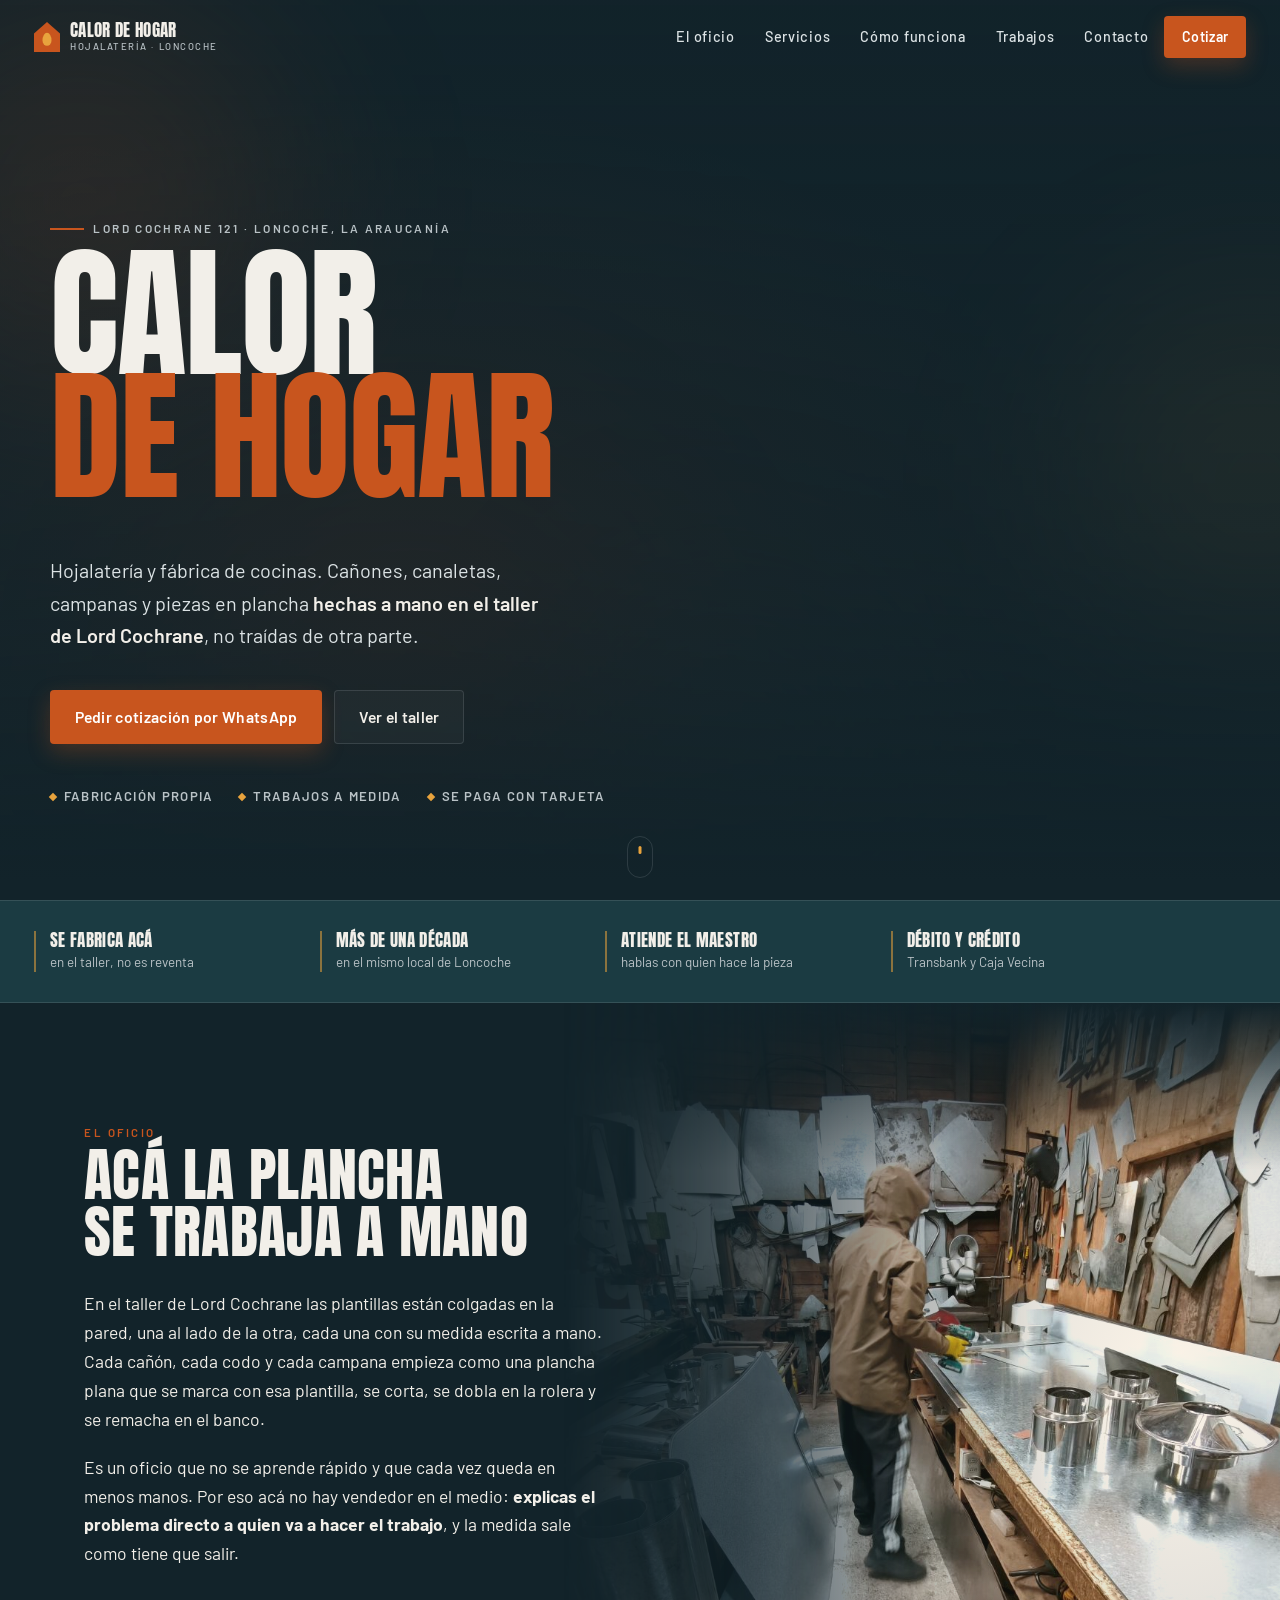
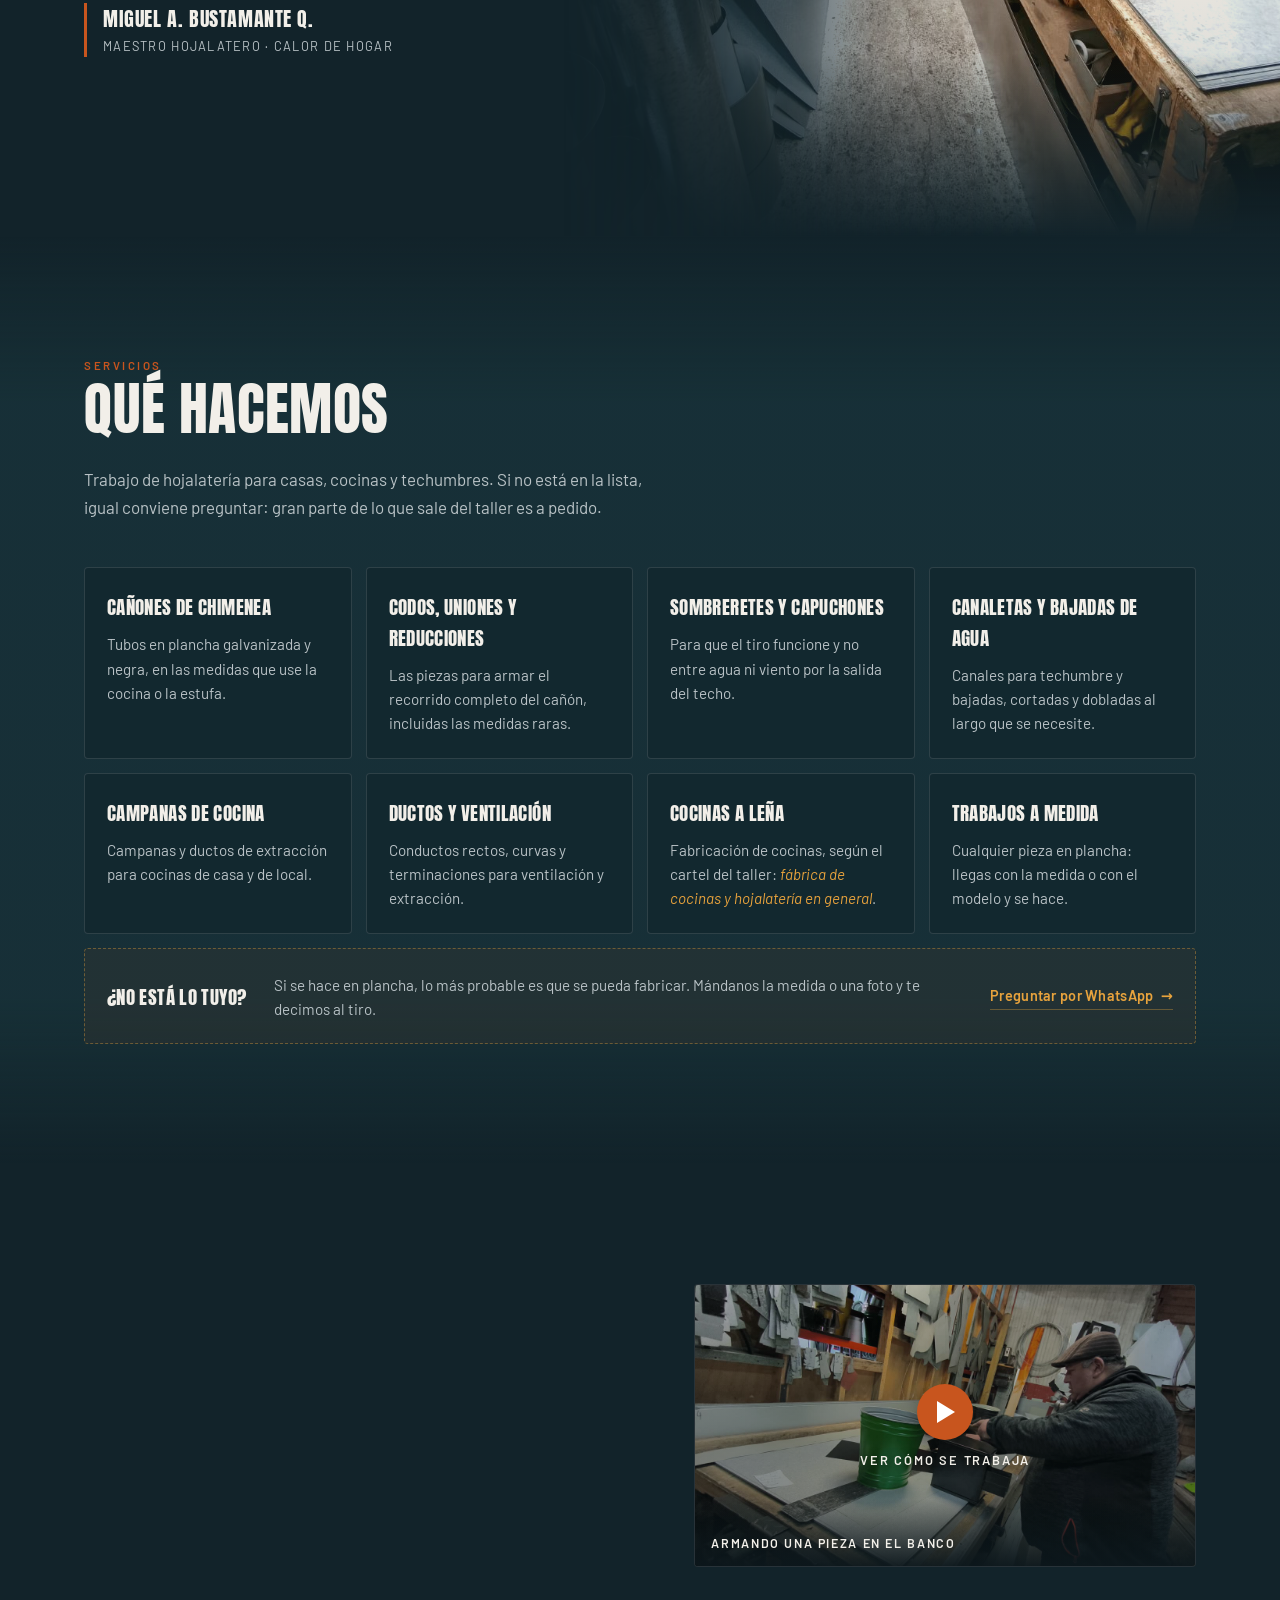
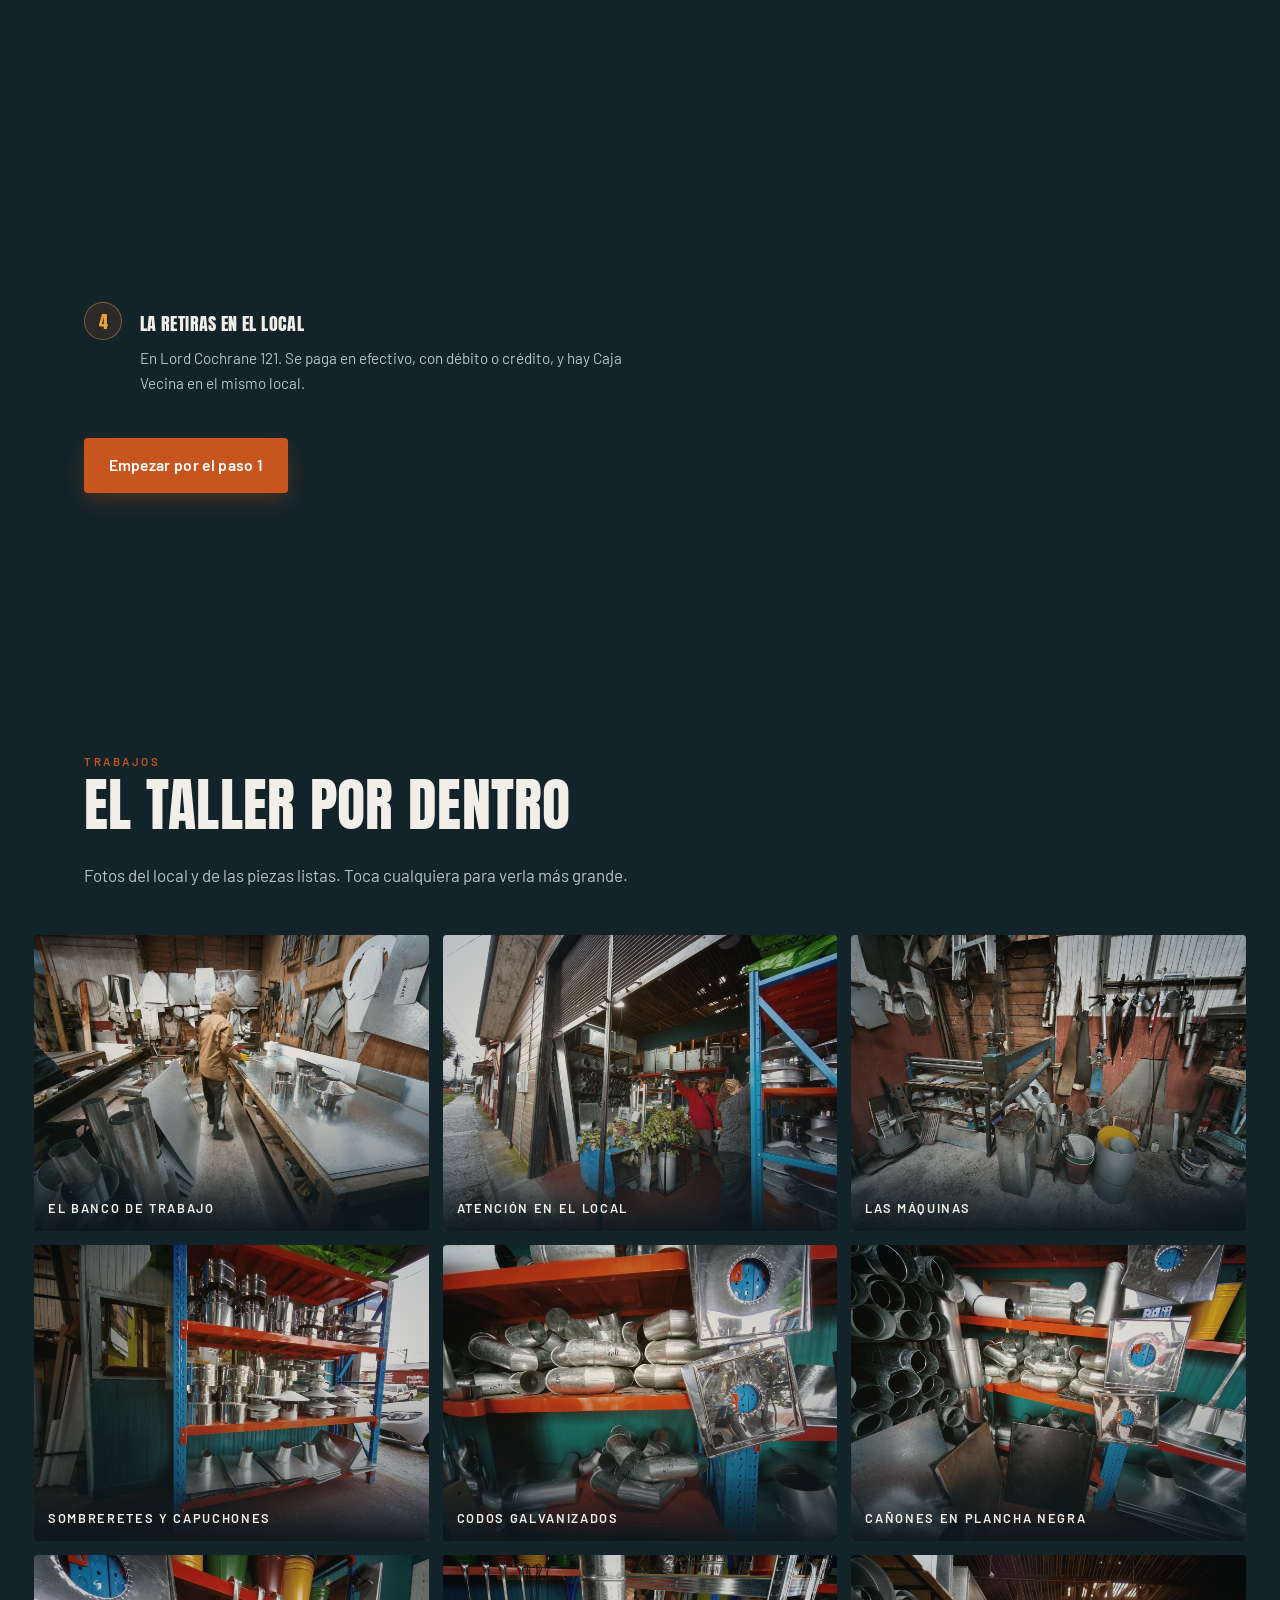
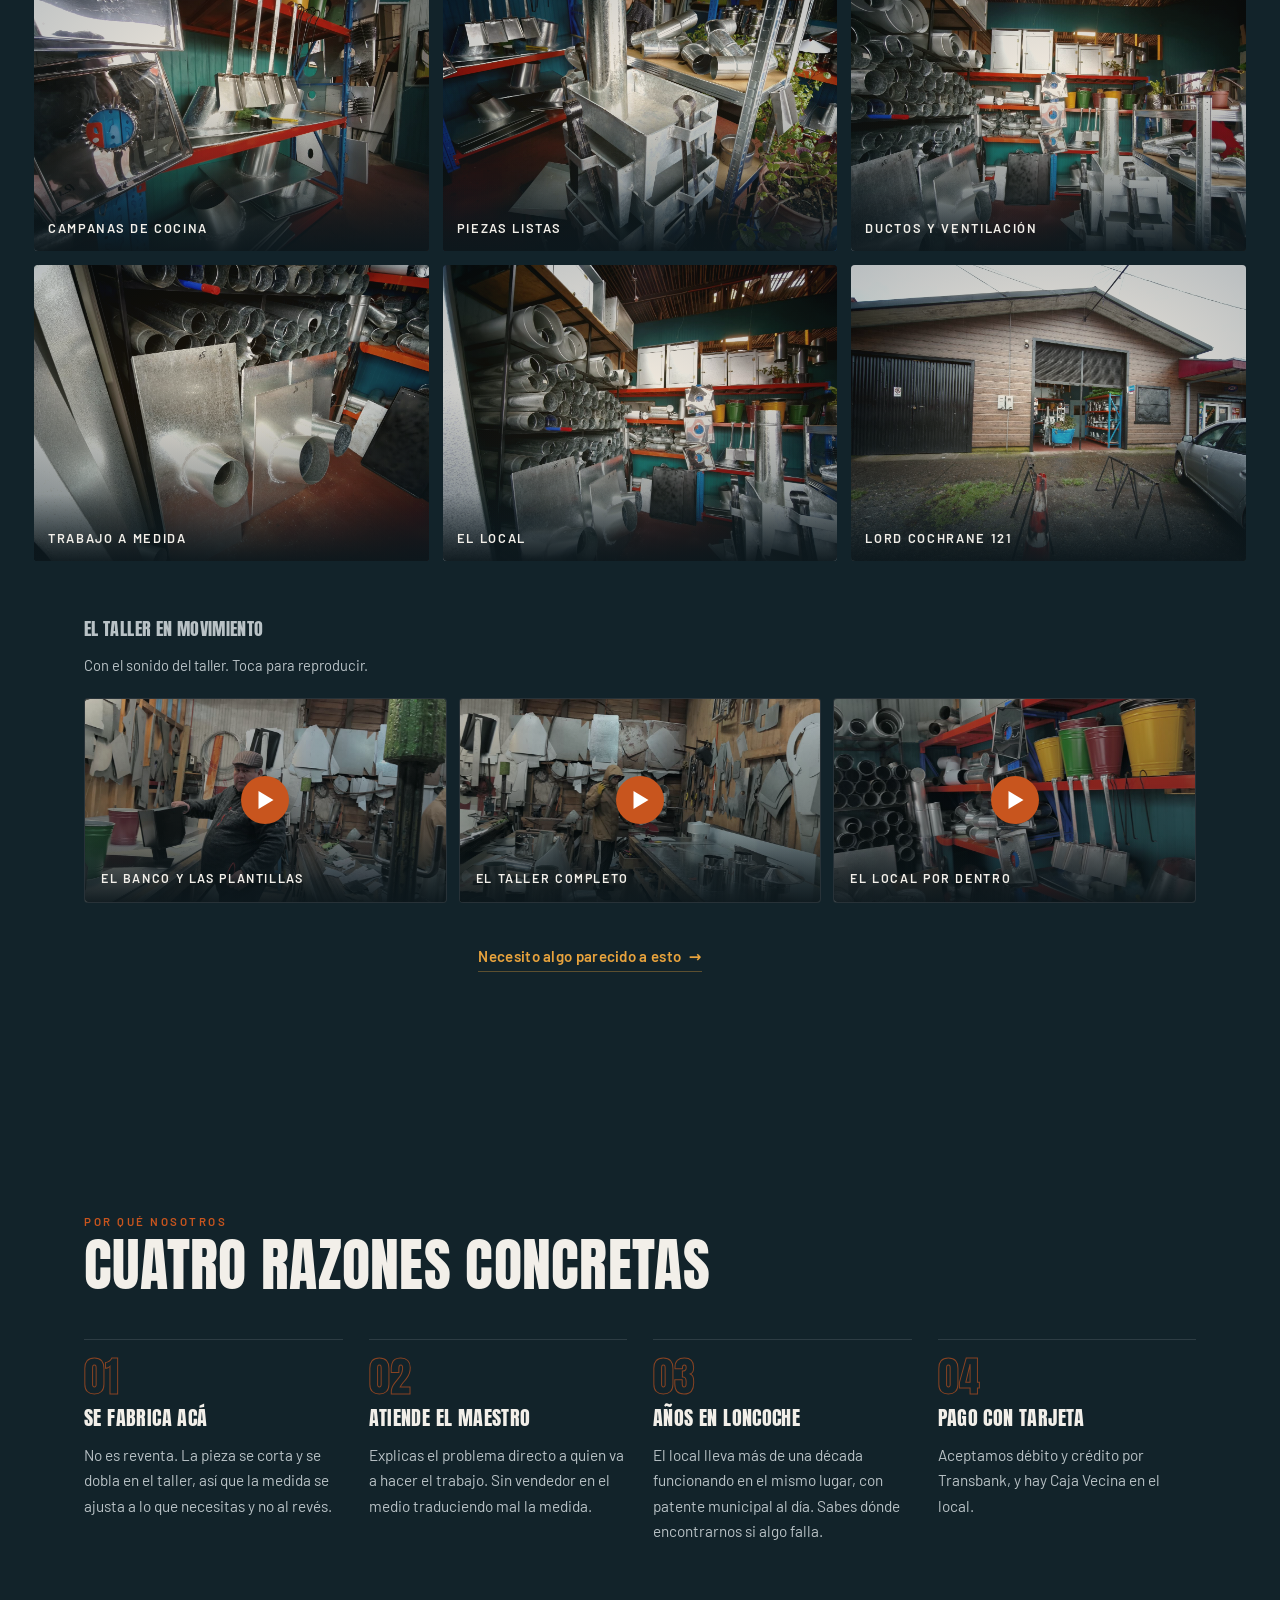
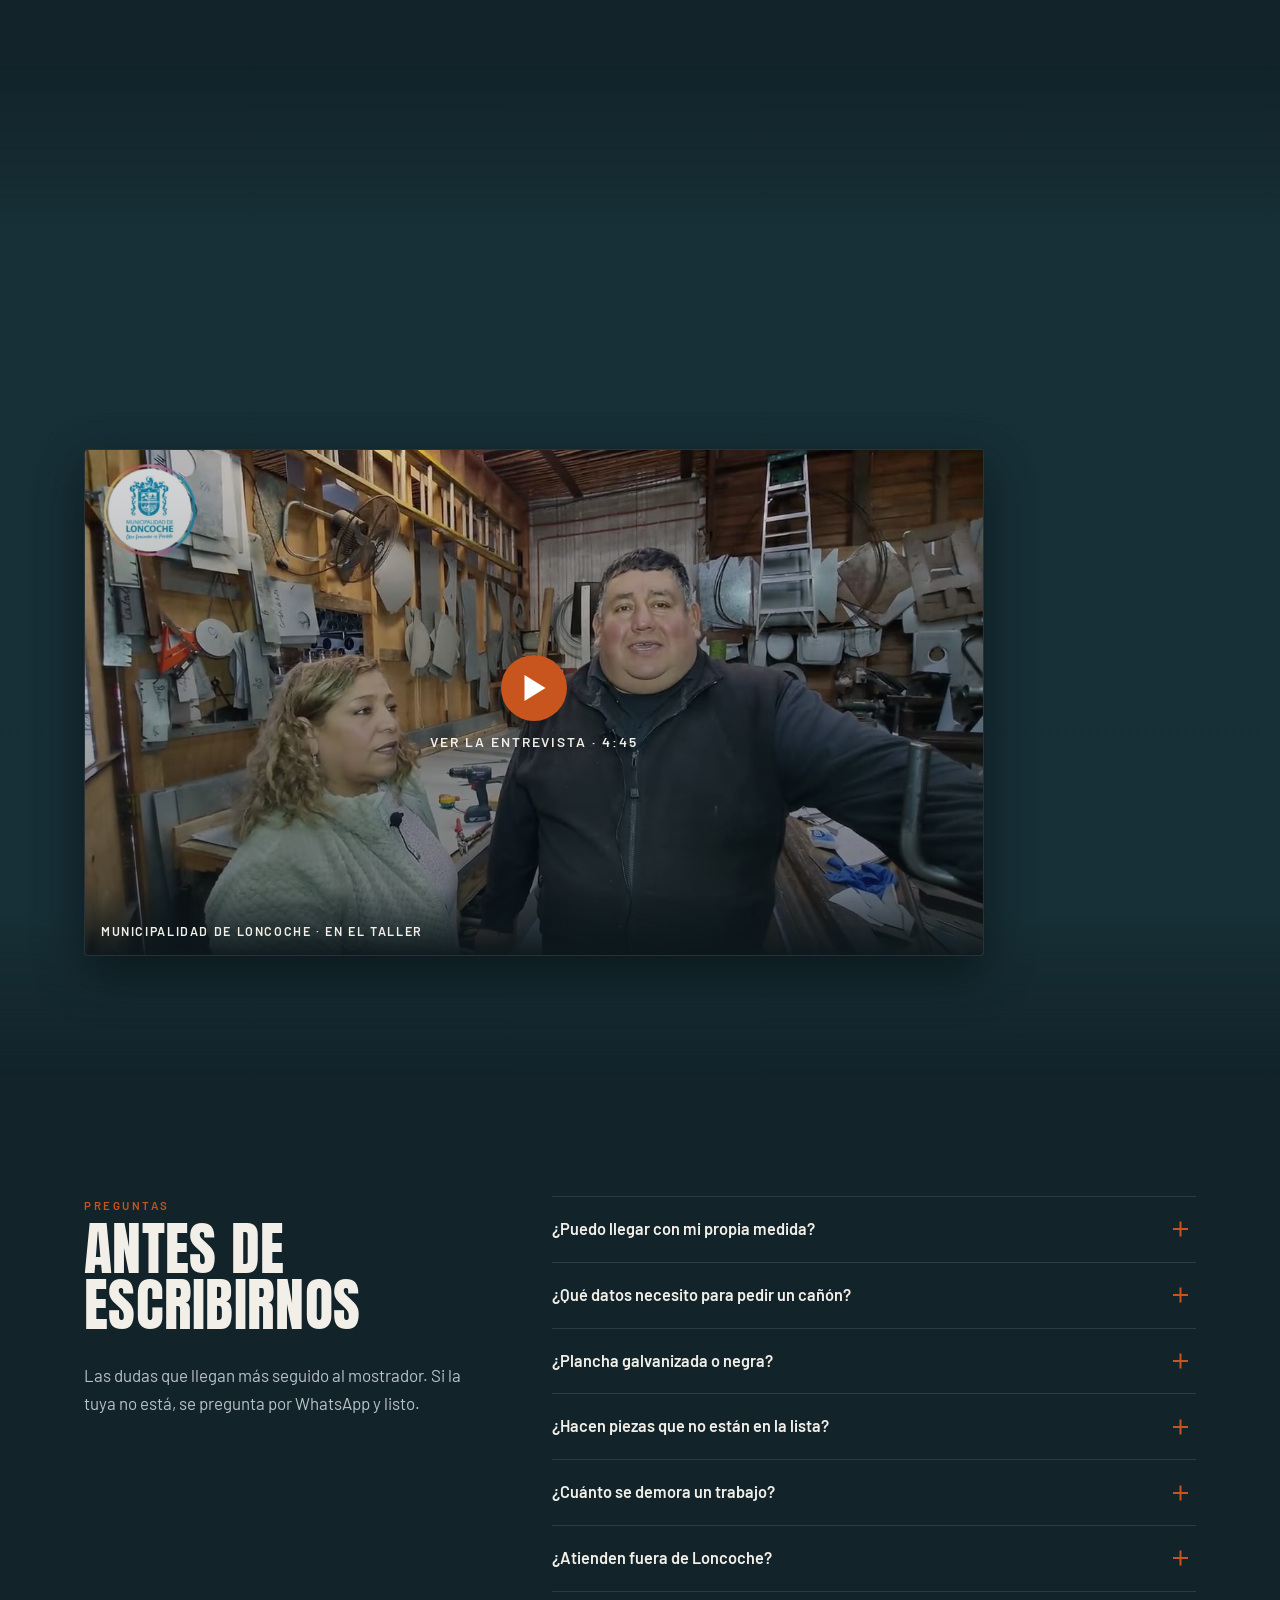
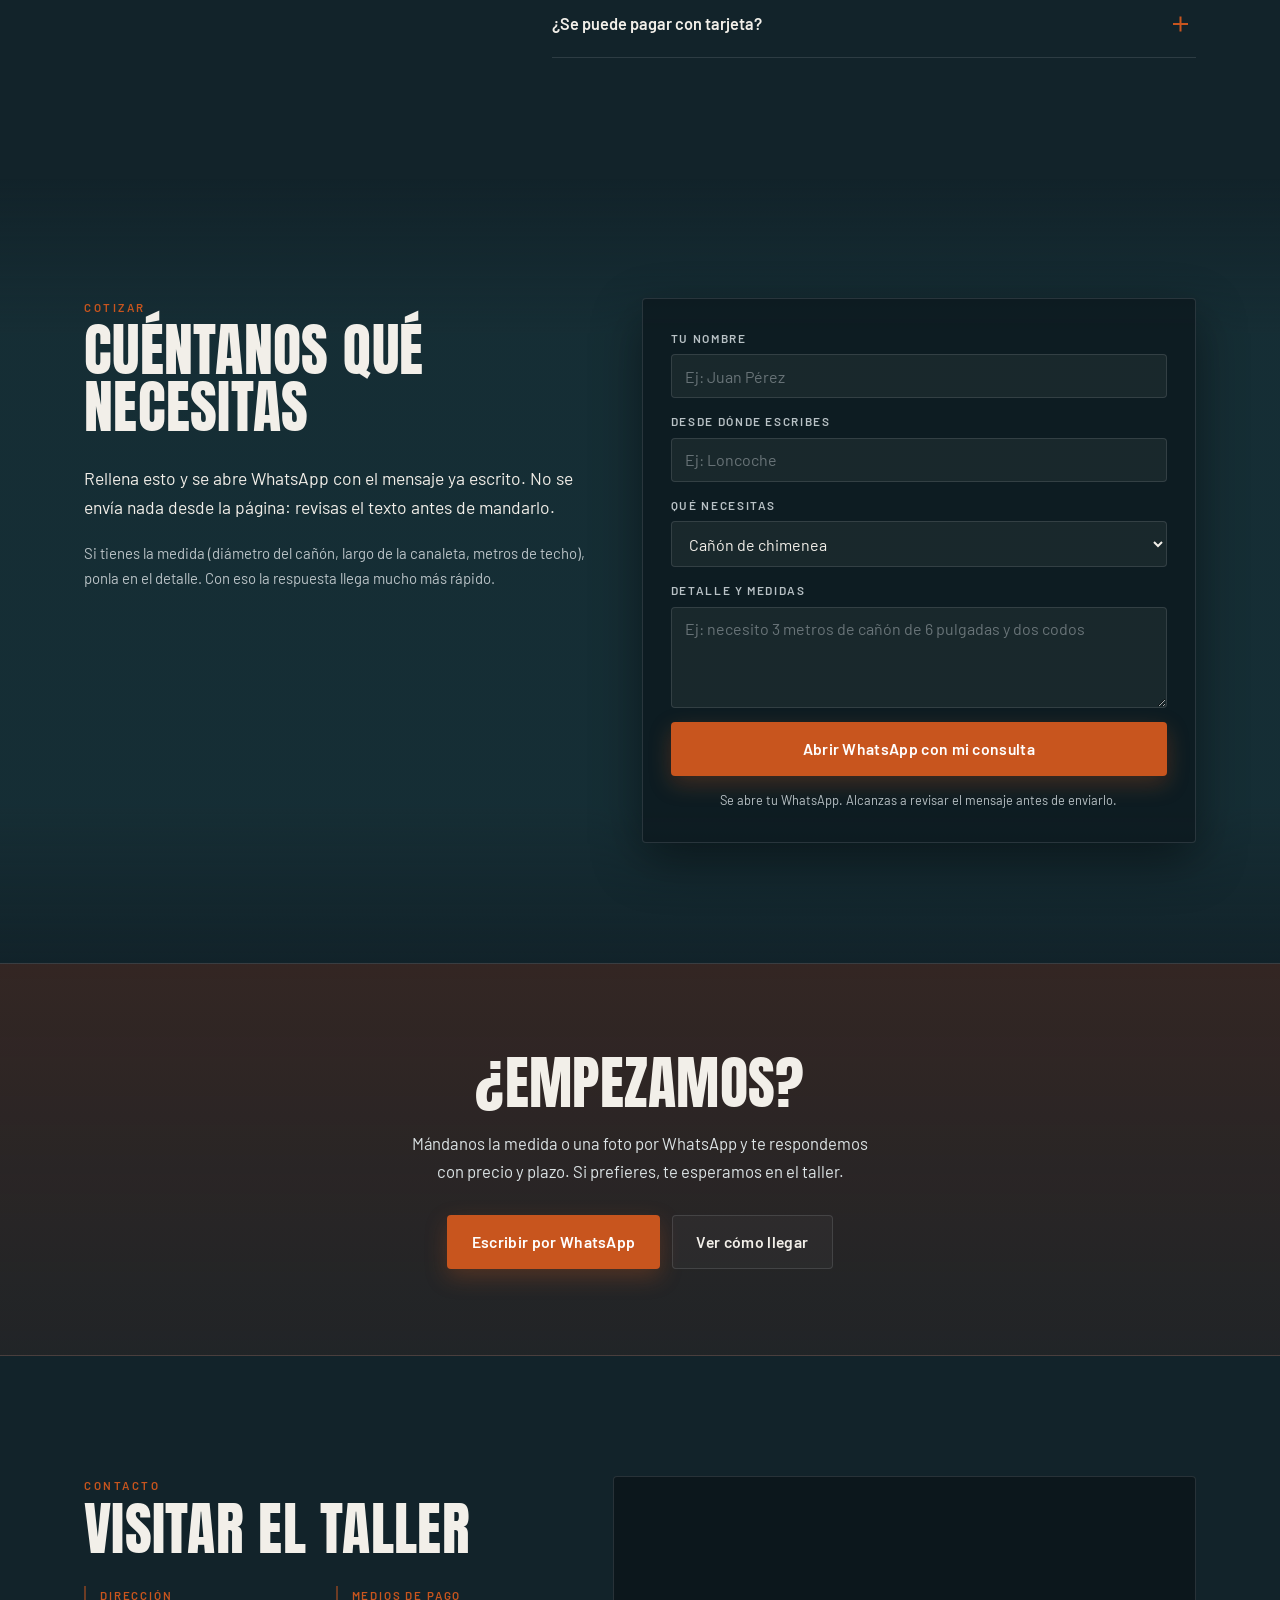
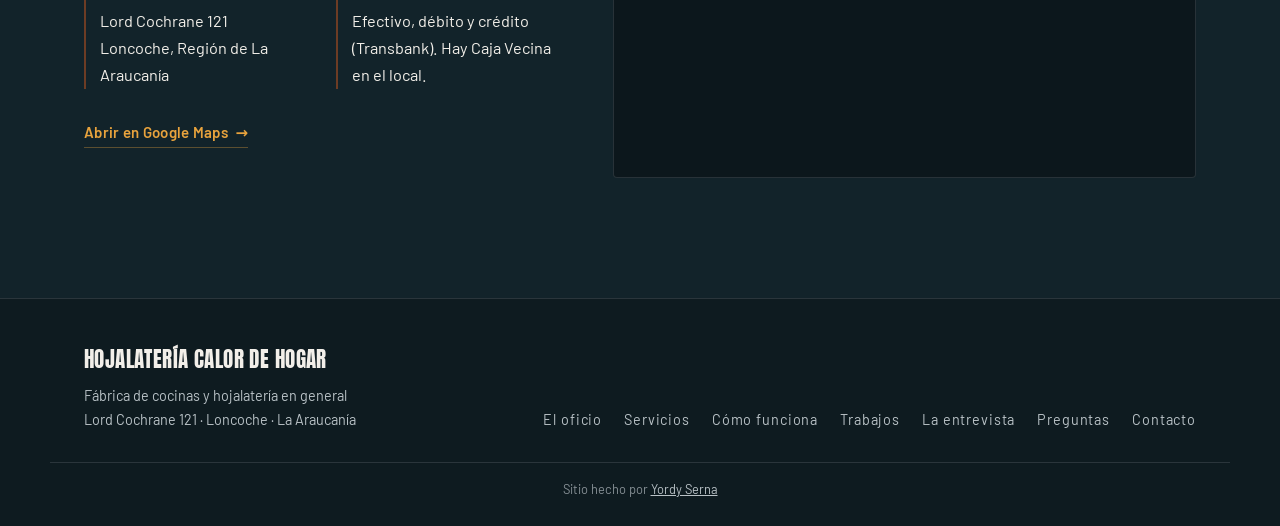
==== index.html @ 82454e82 "Agrega la entrevista de la Municipalidad de Loncoche Cuatro minutos y tres cuartos grabados por la M" ====
<!doctype html>
<html lang="es-CL">
<head>
<meta charset="utf-8">
<meta name="viewport" content="width=device-width, initial-scale=1">
<title>Hojalatería en Loncoche · Cañones, canaletas y cocinas a leña — Calor de Hogar</title>
<meta name="description" content="Hojalatería y fábrica de cocinas en Loncoche. Cañones de chimenea, codos, sombreretes, canaletas, campanas y trabajos en plancha a medida, hechos en el taller. Lord Cochrane 121.">
<meta name="theme-color" content="#12232A">
<link rel="canonical" href="https://yordyserna.github.io/calor-del-hogar/">

<!-- Open Graph / vista previa al compartir por WhatsApp.
     og:image TIENE que ser una URL absoluta: con ruta relativa WhatsApp no
     muestra ninguna miniatura. Si el sitio se muda a otro dominio, hay que
     cambiar estas líneas y el canonical de arriba.
     La imagen es el banco de trabajo con las plantillas colgadas: se entiende
     de un vistazo que hay un taller real detrás, que es lo que hace clic. -->
<meta property="og:type" content="website">
<meta property="og:site_name" content="Hojalatería Calor de Hogar">
<meta property="og:url" content="https://yordyserna.github.io/calor-del-hogar/">
<meta property="og:title" content="Hojalatería Calor de Hogar — Loncoche">
<meta property="og:description" content="Fábrica de cocinas y hojalatería en general. Cañones, canaletas y trabajos en plancha hechos a mano en el taller de Lord Cochrane 121.">
<meta property="og:image" content="https://yordyserna.github.io/calor-del-hogar/images/taller-banco-trabajo.jpg">
<meta property="og:image:width" content="1500">
<meta property="og:image:height" content="1125">
<meta property="og:image:alt" content="Banco de trabajo del taller con las plantillas de hojalatería colgadas en la pared">
<meta property="og:locale" content="es_CL">
<meta name="twitter:card" content="summary_large_image">

<!-- Favicon dibujado a mano en SVG: la casita con llama del cartel del local.
     Va incrustado para no depender de ningún archivo extra. -->
<link rel="icon" href="data:image/svg+xml,%3Csvg xmlns='http://www.w3.org/2000/svg' viewBox='0 0 32 32'%3E%3Crect width='32' height='32' fill='%2312232A'/%3E%3Cpath d='M16 4 29 14v14H3V14z' fill='%23C8551E'/%3E%3Cpath d='M16 15c2.5 2 3.5 3.4 3.5 5.2 0 2-1.6 3.6-3.5 3.6s-3.5-1.6-3.5-3.6c0-1.8 1-3.2 3.5-5.2z' fill='%23E8A33D'/%3E%3C/svg%3E">

<link rel="preconnect" href="https://fonts.googleapis.com">
<link rel="preconnect" href="https://fonts.gstatic.com" crossorigin>
<link href="https://fonts.googleapis.com/css2?family=Anton&family=Barlow:ital,wght@0,400;0,500;0,600;0,700;1,400&display=swap" rel="stylesheet">

<link rel="stylesheet" href="css/estilo.css">

<!-- Ficha de negocio local para Google. Es lo que hace que el local pueda
     salir en el mapa y en las búsquedas de "hojalatería Loncoche".
     Acá va SOLO lo verificado (cartel del local, tarjeta enmarcada y patente
     municipal). El teléfono, el correo, el horario y las coordenadas los
     agrega js/datos.js cuando estén cargados: así nunca se publica un dato
     de relleno. Cuando los datos ya sean definitivos conviene escribirlos
     también acá, porque el JSON-LD estático es el que Google lee más rápido. -->
<script type="application/ld+json" id="ficha-google">
{
  "@context": "https://schema.org",
  "@type": "HardwareStore",
  "name": "Hojalatería Calor de Hogar",
  "alternateName": "Calor de Hogar — Fábrica de cocinas y hojalatería en general",
  "description": "Fábrica de cocinas y hojalatería en general. Cañones de chimenea, codos, sombreretes, canaletas, campanas y trabajos en plancha a medida, fabricados en el taller.",
  "address": {
    "@type": "PostalAddress",
    "streetAddress": "Lord Cochrane 121",
    "addressLocality": "Loncoche",
    "addressRegion": "Región de La Araucanía",
    "addressCountry": "CL"
  },
  "areaServed": "Loncoche y alrededores",
  "paymentAccepted": "Efectivo, tarjeta de débito, tarjeta de crédito",
  "currenciesAccepted": "CLP",
  "founder": { "@type": "Person", "name": "Miguel A. Bustamante Q." },
  "image": [
    "https://yordyserna.github.io/calor-del-hogar/images/local-fachada.jpg",
    "https://yordyserna.github.io/calor-del-hogar/images/taller-banco-trabajo.jpg"
  ],
  "url": "https://yordyserna.github.io/calor-del-hogar/"
}
</script>
</head>

<body>

<!-- ============================================================
     BARRA SUPERIOR
     ============================================================ -->
<header class="barra" id="barra">
  <a class="marca" href="#inicio">
    <span class="marca__llama" aria-hidden="true"></span>
    <span class="marca__txt">Calor de Hogar<small>Hojalatería · Loncoche</small></span>
  </a>

  <nav class="nav" aria-label="Principal">
    <a href="#oficio">El oficio</a>
    <a href="#servicios">Servicios</a>
    <a href="#proceso">Cómo funciona</a>
    <a href="#trabajos">Trabajos</a>
    <a href="#contacto">Contacto</a>
  </nav>

  <!-- El destino real lo pone js/datos.js. Sin JS o sin número cargado
       lleva a la sección de contacto, que siempre funciona. -->
  <a class="btn btn--sol barra__cta" href="#cotiza"
     data-wa data-wa-msg="Hola, quiero hacer una consulta sobre un trabajo de hojalatería.">Cotizar</a>

  <button class="hamburguesa" id="hamburguesa" aria-label="Abrir menú" aria-expanded="false" aria-controls="nav-movil">
    <span></span><span></span><span></span>
  </button>
</header>

<!-- menú desplegable en móvil -->
<nav class="nav-movil" id="nav-movil" aria-label="Principal móvil">
  <a href="#oficio">El oficio</a>
  <a href="#servicios">Servicios</a>
  <a href="#proceso">Cómo funciona</a>
  <a href="#trabajos">Trabajos</a>
  <a href="#porque">Por qué nosotros</a>
  <a href="#entrevista">La entrevista</a>
  <a href="#faq">Preguntas</a>
  <a href="#contacto">Contacto</a>
</nav>


<!-- ============================================================
     PORTADA — video del taller desenfocado + manchas cálidas
     ============================================================ -->
<section class="portada" id="inicio">

  <!-- Fondo de video. Si el navegador no lo carga o el usuario pidió menos
       movimiento, queda la foto de respaldo (poster) y la página se ve igual. -->
  <div class="portada__fondo">
    <video class="portada__video" id="video-taller"
           poster="images/taller-banco-trabajo.jpg"
           muted playsinline preload="metadata" aria-hidden="true">
      <source src="images/taller-loop.mp4" type="video/mp4">
    </video>
    <div class="portada__velo" aria-hidden="true"></div>
  </div>

  <div class="portada__cuerpo">
    <p class="ojo rev">Lord Cochrane 121 · Loncoche, La Araucanía</p>

    <!-- El H1 dice más de lo que se ve: en pantalla es la marca sola, pero
         para Google y para un lector de pantalla termina con el rubro y la
         comuna, que es lo que la gente escribe en el buscador. No es relleno
         de palabras clave: es literalmente lo que hace el negocio. -->
    <h1 class="portada__titulo rev">
      <span class="l1">Calor</span>
      <span class="l2">de Hogar</span>
      <span class="solo-lectores">— Hojalatería y fábrica de cocinas en Loncoche</span>
    </h1>

    <p class="portada__bajada rev">
      Hojalatería y fábrica de cocinas. Cañones, canaletas, campanas y piezas en
      plancha <strong>hechas a mano en el taller de Lord Cochrane</strong>,
      no traídas de otra parte.
    </p>

    <div class="portada__botones rev">
      <a class="btn btn--sol" href="#cotiza"
         data-wa data-wa-msg="Hola, quiero cotizar un trabajo de hojalatería.">
        Pedir cotización por WhatsApp
      </a>
      <a class="btn btn--linea" href="#oficio">Ver el taller</a>
    </div>

    <ul class="portada__sellos rev">
      <li>Fabricación propia</li>
      <li>Trabajos a medida</li>
      <li>Se paga con tarjeta</li>
    </ul>
  </div>

  <a class="portada__baja" href="#franja" aria-label="Bajar">
    <span aria-hidden="true"></span>
  </a>
</section>


<!-- ============================================================
     FRANJA DE CONFIANZA
     Cuatro datos duros apenas pasa la portada. Nada de "los mejores"
     ni "líderes en": todo lo de acá se puede comprobar mirando el local.
     ============================================================ -->
<section class="franja" id="franja" aria-label="En resumen">
  <ul class="franja__lista contenedor">
    <li class="rev"><strong>Se fabrica acá</strong><span>en el taller, no es reventa</span></li>
    <!-- EJEMPLO — reemplazar: confirmar con Miguel el año exacto de inicio.
         Dato verificado: figura en el Rol de Patentes de la Municipalidad de
         Loncoche al menos desde 2015, giro "venta de cocinas, hojalatería y
         montajes". "Más de una década" es consistente con eso. -->
    <li class="rev"><strong>Más de una década</strong><span>en el mismo local de Loncoche</span></li>
    <li class="rev"><strong>Atiende el maestro</strong><span>hablas con quien hace la pieza</span></li>
    <li class="rev"><strong>Débito y crédito</strong><span>Transbank y Caja Vecina</span></li>
  </ul>
</section>


<!-- ============================================================
     EL OFICIO
     ============================================================ -->
<section class="seccion oficio" id="oficio">
  <div class="contenedor oficio__grid">

    <div class="oficio__texto">
      <p class="etiqueta rev">El oficio</p>
      <h2 class="titulo rev">Acá la plancha<br>se trabaja a mano</h2>

      <p class="rev">
        En el taller de Lord Cochrane las plantillas están colgadas en la pared, una al
        lado de la otra, cada una con su medida escrita a mano. Cada cañón, cada codo y
        cada campana empieza como una plancha plana que se marca con esa plantilla, se
        corta, se dobla en la rolera y se remacha en el banco.
      </p>
      <p class="rev">
        Es un oficio que no se aprende rápido y que cada vez queda en menos manos. Por eso
        acá no hay vendedor en el medio: <strong>explicas el problema directo a quien va a
        hacer el trabajo</strong>, y la medida sale como tiene que salir.
      </p>

      <p class="firma rev">
        <span>Miguel A. Bustamante Q.</span>
        <small>Maestro hojalatero · Calor de Hogar</small>
      </p>

      <p class="rev micro">
        <a class="micro__link" href="#cotiza"
           data-wa data-wa-msg="Hola Miguel, quiero hacerle una consulta sobre un trabajo de hojalatería.">
          Consultar directo con el maestro
          <span aria-hidden="true">→</span>
        </a>
      </p>
    </div>

    <!-- Observamos el contenedor, no la imagen recortada: un elemento con la
         máscara cerrada nunca dispararía el IntersectionObserver.
         Esta foto es la que sostiene todo el texto de al lado: se ven las
         plantillas colgadas, rotuladas a mano una por una. -->
    <div class="oficio__foto rev">
      <img src="images/taller-banco-trabajo.jpg" width="1500" height="1125" loading="lazy"
           alt="Banco de trabajo del taller: decenas de plantillas de zinc colgadas en la pared, rotuladas a mano, y piezas de cañón terminadas sobre el mesón">
    </div>

  </div>
</section>


<!-- ============================================================
     SERVICIOS
     ============================================================ -->
<section class="seccion servicios" id="servicios">
  <div class="contenedor">

    <p class="etiqueta rev">Servicios</p>
    <h2 class="titulo rev">Qué hacemos</h2>
    <p class="entrada rev">
      Trabajo de hojalatería para casas, cocinas y techumbres. Si no está en la lista,
      igual conviene preguntar: gran parte de lo que sale del taller es a pedido.
    </p>

    <!-- EJEMPLO — reemplazar: lista deducida de las fotos del local y del cartel
         ("Fábrica de cocinas y hojalatería en general"). Confirmar con Miguel qué
         sacar, qué agregar y si sigue fabricando cocinas a leña. -->
    <ul class="tarjetas">
      <li class="tarjeta rev">
        <h3>Cañones de chimenea</h3>
        <p>Tubos en plancha galvanizada y negra, en las medidas que use la cocina o la estufa.</p>
      </li>
      <li class="tarjeta rev">
        <h3>Codos, uniones y reducciones</h3>
        <p>Las piezas para armar el recorrido completo del cañón, incluidas las medidas raras.</p>
      </li>
      <li class="tarjeta rev">
        <h3>Sombreretes y capuchones</h3>
        <p>Para que el tiro funcione y no entre agua ni viento por la salida del techo.</p>
      </li>
      <li class="tarjeta rev">
        <h3>Canaletas y bajadas de agua</h3>
        <p>Canales para techumbre y bajadas, cortadas y dobladas al largo que se necesite.</p>
      </li>
      <li class="tarjeta rev">
        <h3>Campanas de cocina</h3>
        <p>Campanas y ductos de extracción para cocinas de casa y de local.</p>
      </li>
      <li class="tarjeta rev">
        <h3>Ductos y ventilación</h3>
        <p>Conductos rectos, curvas y terminaciones para ventilación y extracción.</p>
      </li>
      <li class="tarjeta rev">
        <h3>Cocinas a leña</h3>
        <p>Fabricación de cocinas, según el cartel del taller: <em>fábrica de cocinas y hojalatería en general</em>.</p>
      </li>
      <li class="tarjeta rev">
        <h3>Trabajos a medida</h3>
        <p>Cualquier pieza en plancha: llegas con la medida o con el modelo y se hace.</p>
      </li>

      <!-- Novena tarjeta: no es un servicio, es la salida hacia WhatsApp para
           quien no encontró lo suyo en las ocho de arriba. -->
      <li class="tarjeta tarjeta--cta rev">
        <h3>¿No está lo tuyo?</h3>
        <p>Si se hace en plancha, lo más probable es que se pueda fabricar. Mándanos la
           medida o una foto y te decimos al tiro.</p>
        <a class="micro__link" href="#cotiza"
           data-wa data-wa-msg="Hola, necesito una pieza que no vi en la lista de la página. Se las describo:">
          Preguntar por WhatsApp
          <span aria-hidden="true">→</span>
        </a>
      </li>
    </ul>

  </div>
</section>


<!-- ============================================================
     CÓMO FUNCIONA
     El cliente que llega de Google no sabe cómo se pide una pieza a
     medida. Estos cuatro pasos son toda la sección: quitan la duda de
     "¿y qué le digo?" que es lo que frena el mensaje.
     ============================================================ -->
<section class="seccion proceso" id="proceso">
  <div class="contenedor proceso__grid">

    <div class="proceso__texto">
      <p class="etiqueta rev">Cómo funciona</p>
      <h2 class="titulo rev">De la medida<br>a la pieza</h2>
      <p class="entrada rev">
        No hace falta saber de hojalatería para pedir. Con una foto y una medida
        aproximada alcanza para partir.
      </p>

      <ol class="pasos">
        <li class="paso rev">
          <span class="paso__num">1</span>
          <h3>Nos escribes</h3>
          <p>Por WhatsApp, con la medida, una foto de lo que tienes o simplemente
             contando el problema.</p>
        </li>
        <li class="paso rev">
          <span class="paso__num">2</span>
          <h3>Te decimos precio y plazo</h3>
          <p>Miguel revisa la consulta y responde con el valor y en cuánto lo tiene.
             Sin compromiso.</p>
        </li>
        <li class="paso rev">
          <span class="paso__num">3</span>
          <h3>Se fabrica en el taller</h3>
          <p>Se marca con la plantilla, se corta, se dobla y se remacha. La pieza sale
             a tu medida, no a la que venía en la caja.</p>
        </li>
        <li class="paso rev">
          <span class="paso__num">4</span>
          <h3>La retiras en el local</h3>
          <p>En Lord Cochrane 121. Se paga en efectivo, con débito o crédito, y hay
             Caja Vecina en el mismo local.</p>
        </li>
      </ol>

      <p class="rev">
        <a class="btn btn--sol" href="#cotiza"
           data-wa data-wa-msg="Hola, quiero empezar una cotización. Les cuento qué necesito:">
          Empezar por el paso 1
        </a>
      </p>
    </div>

    <!-- El paso 3 dice "se fabrica en el taller"; acá se ve.
         preload="none" es lo importante: el .mp4 no se descarga hasta que
         alguien toca play, así que quien solo pasa scrolleando no gasta
         datos. Mientras tanto se ve el poster, que pesa 110 KB. -->
    <figure class="video proceso__video rev">
      <video poster="images/taller-maestro-poster.jpg" preload="none"
             playsinline
             data-fuente="images/taller-maestro.mp4"
             aria-label="El maestro armando una pieza de plancha en el banco del taller"></video>
      <button class="video__play" type="button">
        <span class="video__icono" aria-hidden="true"></span>
        <span class="video__txt">Ver cómo se trabaja</span>
      </button>
      <figcaption>Armando una pieza en el banco</figcaption>
    </figure>

  </div>
</section>


<!-- ============================================================
     TRABAJOS / GALERÍA — fotos reales del local y del taller
     ============================================================ -->
<section class="seccion trabajos" id="trabajos">
  <div class="contenedor">
    <p class="etiqueta rev">Trabajos</p>
    <h2 class="titulo rev">El taller por dentro</h2>
    <p class="entrada rev">
      Fotos del local y de las piezas listas. Toca cualquiera para verla más grande.
    </p>
  </div>

  <div class="galeria" id="galeria">
    <figure class="galeria__item rev">
      <img src="images/taller-banco-trabajo.jpg" width="1500" height="1125" loading="lazy"
           alt="Banco de trabajo con las plantillas de hojalatería colgadas en la pared">
      <figcaption>El banco de trabajo</figcaption>
    </figure>
    <figure class="galeria__item rev">
      <img src="images/local-clientes.jpg" width="1500" height="1125" loading="lazy"
           alt="Atención a una clienta en la entrada del local, bajando una pieza de la estantería">
      <figcaption>Atención en el local</figcaption>
    </figure>
    <figure class="galeria__item rev">
      <img src="images/taller-herramientas.jpg" width="1500" height="1125" loading="lazy"
           alt="Roladora y plegadora de plancha en el taller, con delantales de cuero colgados">
      <figcaption>Las máquinas</figcaption>
    </figure>
    <figure class="galeria__item rev">
      <img src="images/producto-sombreretes.jpg" width="1500" height="1125" loading="lazy"
           alt="Sombreretes y capuchones de zinc ordenados en la estantería">
      <figcaption>Sombreretes y capuchones</figcaption>
    </figure>
    <figure class="galeria__item rev">
      <img src="images/producto-codos-galvanizados.jpg" width="1500" height="1125" loading="lazy"
           alt="Codos de plancha galvanizada apilados">
      <figcaption>Codos galvanizados</figcaption>
    </figure>
    <figure class="galeria__item rev">
      <img src="images/producto-canones-negros.jpg" width="1500" height="1125" loading="lazy"
           alt="Cañones de chimenea en plancha negra">
      <figcaption>Cañones en plancha negra</figcaption>
    </figure>
    <figure class="galeria__item rev">
      <img src="images/producto-campanas.jpg" width="1500" height="1125" loading="lazy"
           alt="Campanas de cocina y palas de zinc">
      <figcaption>Campanas de cocina</figcaption>
    </figure>
    <figure class="galeria__item rev">
      <img src="images/taller-piezas-terminadas.jpg" width="1500" height="1125" loading="lazy"
           alt="Piezas de hojalatería terminadas sobre el mesón">
      <figcaption>Piezas listas</figcaption>
    </figure>
    <figure class="galeria__item rev">
      <img src="images/producto-ductos.jpg" width="1500" height="1125" loading="lazy"
           alt="Ductos y tubos de ventilación en la estantería">
      <figcaption>Ductos y ventilación</figcaption>
    </figure>
    <figure class="galeria__item rev">
      <img src="images/producto-pieza-a-medida.jpg" width="1500" height="1125" loading="lazy"
           alt="Pieza de plancha doblada a medida">
      <figcaption>Trabajo a medida</figcaption>
    </figure>
    <figure class="galeria__item rev">
      <img src="images/local-exhibicion.jpg" width="1500" height="1125" loading="lazy"
           alt="Estanterías del local con productos de hojalatería">
      <figcaption>El local</figcaption>
    </figure>
    <figure class="galeria__item rev">
      <img src="images/local-fachada.jpg" width="1500" height="1125" loading="lazy"
           alt="Fachada del local de Hojalatería Calor de Hogar en Lord Cochrane 121, Loncoche">
      <figcaption>Lord Cochrane 121</figcaption>
    </figure>
  </div>

  <!-- Tres clips cortos con el sonido del taller. Igual que el de arriba:
       no pesan nada hasta que alguien los toca, y al tocarlos aparecen los
       controles nativos con volumen y pantalla completa. -->
  <div class="contenedor">
    <h3 class="videos__titulo rev">El taller en movimiento</h3>
    <p class="videos__nota rev">Con el sonido del taller. Toca para reproducir.</p>

    <div class="videos">
      <figure class="video rev">
        <video poster="images/taller-banco-poster.jpg" preload="none"
               playsinline
               data-fuente="images/taller-banco.mp4"
               aria-label="Recorrido por el banco de trabajo con las plantillas colgadas"></video>
        <button class="video__play" type="button">
          <span class="video__icono" aria-hidden="true"></span>
          <span class="video__txt">Reproducir</span>
        </button>
        <figcaption>El banco y las plantillas</figcaption>
      </figure>

      <figure class="video rev">
        <video poster="images/taller-general-poster.jpg" preload="none"
               playsinline
               data-fuente="images/taller-general.mp4"
               aria-label="Vista general del taller con las máquinas y el material"></video>
        <button class="video__play" type="button">
          <span class="video__icono" aria-hidden="true"></span>
          <span class="video__txt">Reproducir</span>
        </button>
        <figcaption>El taller completo</figcaption>
      </figure>

      <figure class="video rev">
        <video poster="images/local-estanterias-poster.jpg" preload="none"
               playsinline
               data-fuente="images/local-estanterias.mp4"
               aria-label="Recorrido por las estanterías del local con ductos y piezas terminadas"></video>
        <button class="video__play" type="button">
          <span class="video__icono" aria-hidden="true"></span>
          <span class="video__txt">Reproducir</span>
        </button>
        <figcaption>El local por dentro</figcaption>
      </figure>
    </div>
  </div>

  <p class="contenedor micro micro--centro rev">
    <a class="micro__link" href="#cotiza"
       data-wa data-wa-msg="Hola, vi las fotos del taller en la página y necesito algo parecido a lo que sale ahí. Les explico:">
      Necesito algo parecido a esto
      <span aria-hidden="true">→</span>
    </a>
  </p>
</section>


<!-- ============================================================
     POR QUÉ NOSOTROS
     ============================================================ -->
<section class="seccion porque" id="porque">
  <div class="contenedor">
    <p class="etiqueta rev">Por qué nosotros</p>
    <h2 class="titulo rev">Cuatro razones concretas</h2>

    <ul class="razones">
      <li class="razon rev">
        <span class="razon__num">01</span>
        <h3>Se fabrica acá</h3>
        <p>No es reventa. La pieza se corta y se dobla en el taller, así que la medida
           se ajusta a lo que necesitas y no al revés.</p>
      </li>
      <li class="razon rev">
        <span class="razon__num">02</span>
        <h3>Atiende el maestro</h3>
        <p>Explicas el problema directo a quien va a hacer el trabajo. Sin vendedor
           en el medio traduciendo mal la medida.</p>
      </li>
      <li class="razon rev">
        <span class="razon__num">03</span>
        <h3>Años en Loncoche</h3>
        <!-- EJEMPLO — reemplazar: confirmar antigüedad exacta con Miguel -->
        <p>El local lleva más de una década funcionando en el mismo lugar, con patente
           municipal al día. Sabes dónde encontrarnos si algo falla.</p>
      </li>
      <li class="razon rev">
        <span class="razon__num">04</span>
        <h3>Pago con tarjeta</h3>
        <p>Aceptamos débito y crédito por Transbank, y hay Caja Vecina en el local.</p>
      </li>
    </ul>
  </div>
</section>


<!-- ============================================================
     ENTREVISTA DE LA MUNICIPALIDAD
     Esta es la prueba social que al sitio le faltaba: no es el negocio
     hablando de sí mismo, es un tercero que fue hasta el taller a
     grabarlos. Por eso va acá, después de las razones y antes de las
     dudas: es lo que respalda todo lo anterior.

     EJEMPLO — reemplazar: el texto de abajo describe solo lo que se ve
     (dónde se grabó y cuánto dura). Cuando alguien vea la entrevista
     completa conviene reescribirlo con lo que efectivamente cuentan:
     los años del taller, cómo aprendieron el oficio, alguna frase suya.
     Eso vale más que cualquier cosa que podamos escribir nosotros.

     PENDIENTE: el video es de la Municipalidad de Loncoche. Guardar por
     escrito el permiso para publicarlo, aunque sea un WhatsApp.
     ============================================================ -->
<section class="seccion entrevista" id="entrevista">
  <div class="contenedor">
    <p class="etiqueta rev">Nos vinieron a ver</p>
    <h2 class="titulo rev">La Municipalidad<br>vino al taller</h2>
    <p class="entrada rev">
      La Municipalidad de Loncoche grabó esta entrevista en Lord Cochrane 121.
      Casi cinco minutos dentro del taller, contados por quienes trabajan acá.
    </p>

    <figure class="video entrevista__video rev">
      <video poster="images/entrevista-municipalidad-poster.jpg" preload="none"
             playsinline
             data-fuente="images/entrevista-municipalidad.mp4"
             aria-label="Entrevista de la Municipalidad de Loncoche grabada en el taller de Calor de Hogar"></video>
      <button class="video__play" type="button">
        <span class="video__icono" aria-hidden="true"></span>
        <span class="video__txt">Ver la entrevista · 4:45</span>
      </button>
      <figcaption>Municipalidad de Loncoche · en el taller</figcaption>
    </figure>
  </div>
</section>


<!-- ============================================================
     PREGUNTAS FRECUENTES
     Con <details> nativo: se abre y se cierra sin una línea de
     JavaScript, y el lector de pantalla ya sabe leerlo.
     ============================================================ -->
<section class="seccion faq" id="faq">
  <div class="contenedor faq__grid">

    <div class="faq__intro">
      <p class="etiqueta rev">Preguntas</p>
      <h2 class="titulo rev">Antes de<br>escribirnos</h2>
      <p class="entrada rev">
        Las dudas que llegan más seguido al mostrador. Si la tuya no está,
        se pregunta por WhatsApp y listo.
      </p>
    </div>

    <div class="faq__lista rev">

      <details class="faq__item">
        <summary>¿Puedo llegar con mi propia medida?</summary>
        <p>Sí, es lo habitual. Puedes traer la medida anotada, la pieza vieja o una foto
           con algo al lado que sirva de referencia. Con eso se fabrica igual.</p>
      </details>

      <details class="faq__item">
        <summary>¿Qué datos necesito para pedir un cañón?</summary>
        <p>Principalmente dos: el diámetro que usa la cocina o la estufa, y cuántos metros
           de recorrido necesitas. Si además sabes cuántos codos lleva, mejor todavía: con
           eso se cotiza al tiro.</p>
      </details>

      <details class="faq__item">
        <summary>¿Plancha galvanizada o negra?</summary>
        <p>Cada una sirve para algo distinto según dónde vaya la pieza y cuánto calor
           reciba. Es justamente el tipo de cosa que conviene preguntar antes de comprar:
           cuéntanos dónde va a ir y Miguel te dice cuál corresponde.</p>
      </details>

      <details class="faq__item">
        <summary>¿Hacen piezas que no están en la lista?</summary>
        <p>Sí. El cartel del taller dice <em>fábrica de cocinas y hojalatería en general</em>
           y esa es la idea: si es una pieza en plancha, se estudia. Llegas con el modelo o
           con la medida y se hace.</p>
      </details>

      <details class="faq__item">
        <summary>¿Cuánto se demora un trabajo?</summary>
        <p>Depende de la pieza y de cómo esté el taller esa semana. Una medida corriente no
           se parece en nada a un trabajo especial. Al cotizar por WhatsApp te decimos el
           plazo real, no uno inventado.</p>
      </details>

      <details class="faq__item">
        <summary>¿Atienden fuera de Loncoche?</summary>
        <p>El taller está en Lord Cochrane 121 y ahí se retira. Si escribes desde otra
           comuna, cuéntanos desde dónde y vemos cómo hacerlo llegar.</p>
      </details>

      <details class="faq__item">
        <summary>¿Se puede pagar con tarjeta?</summary>
        <p>Sí: débito y crédito por Transbank. También hay Caja Vecina en el mismo local.</p>
      </details>

    </div>

  </div>
</section>


<!-- ============================================================
     COTIZACIÓN — arma el mensaje de WhatsApp, sin backend
     ============================================================ -->
<section class="seccion cotiza" id="cotiza">
  <div class="contenedor cotiza__grid">

    <div class="cotiza__intro">
      <p class="etiqueta rev">Cotizar</p>
      <h2 class="titulo rev">Cuéntanos qué<br>necesitas</h2>
      <p class="rev">
        Rellena esto y se abre WhatsApp con el mensaje ya escrito. No se envía nada
        desde la página: revisas el texto antes de mandarlo.
      </p>
      <p class="rev cotiza__tip">
        Si tienes la medida (diámetro del cañón, largo de la canaleta, metros de techo),
        ponla en el detalle. Con eso la respuesta llega mucho más rápido.
      </p>
    </div>

    <form class="cotiza__form rev" id="form-cotiza" novalidate>
      <label>
        <span>Tu nombre</span>
        <input type="text" name="nombre" id="c-nombre" autocomplete="name" placeholder="Ej: Juan Pérez">
      </label>

      <label>
        <span>Desde dónde escribes</span>
        <input type="text" name="comuna" id="c-comuna" placeholder="Ej: Loncoche">
      </label>

      <label>
        <span>Qué necesitas</span>
        <select name="trabajo" id="c-trabajo">
          <option>Cañón de chimenea</option>
          <option>Codos, uniones o reducciones</option>
          <option>Sombrerete o capuchón</option>
          <option>Canaletas y bajadas de agua</option>
          <option>Campana de cocina</option>
          <option>Ductos o ventilación</option>
          <option>Cocina a leña</option>
          <option>Trabajo a medida</option>
          <option>Otra cosa</option>
        </select>
      </label>

      <label>
        <span>Detalle y medidas</span>
        <textarea name="detalle" id="c-detalle" rows="4"
          placeholder="Ej: necesito 3 metros de cañón de 6 pulgadas y dos codos"></textarea>
      </label>

      <a class="btn btn--sol btn--ancho" id="btn-cotiza" href="#contacto" data-wa>
        Abrir WhatsApp con mi consulta
      </a>

      <p class="cotiza__nota">Se abre tu WhatsApp. Alcanzas a revisar el mensaje antes de enviarlo.</p>
    </form>

  </div>
</section>


<!-- ============================================================
     LLAMADO FINAL
     ============================================================ -->
<section class="llamado" id="llamado">
  <div class="contenedor llamado__cuerpo rev">
    <h2 class="titulo">¿Empezamos?</h2>
    <p>
      Mándanos la medida o una foto por WhatsApp y te respondemos con precio y plazo.
      Si prefieres, te esperamos en el taller.
    </p>
    <div class="llamado__botones">
      <a class="btn btn--sol" href="#cotiza"
         data-wa data-wa-msg="Hola, quiero cotizar un trabajo de hojalatería.">
        Escribir por WhatsApp
      </a>
      <a class="btn btn--linea" href="#contacto">Ver cómo llegar</a>
    </div>
  </div>
</section>


<!-- ============================================================
     CONTACTO
     Las filas con datos que todavía no existen las esconde
     js/main.js, para no dejar teléfonos ni horarios de relleno.
     ============================================================ -->
<section class="seccion contacto" id="contacto">
  <div class="contenedor contacto__grid">

    <div class="contacto__datos">
      <p class="etiqueta rev">Contacto</p>
      <h2 class="titulo rev">Visitar el taller</h2>

      <dl class="datos rev">
        <div>
          <dt>Dirección</dt>
          <dd>Lord Cochrane 121<br>Loncoche, Región de La Araucanía</dd>
        </div>

        <div data-fila="whatsapp" hidden>
          <dt>WhatsApp</dt>
          <dd><a data-wa href="#" data-wa-texto>&nbsp;</a></dd>
        </div>

        <div data-fila="telefono" hidden>
          <dt>Teléfono</dt>
          <dd><a data-tel href="#">&nbsp;</a></dd>
        </div>

        <div data-fila="correo" hidden>
          <dt>Correo</dt>
          <dd><a data-correo href="#">&nbsp;</a></dd>
        </div>

        <div data-fila="horario" hidden>
          <dt>Horario</dt>
          <dd data-horario></dd>
        </div>

        <div>
          <dt>Medios de pago</dt>
          <dd>Efectivo, débito y crédito (Transbank). Hay Caja Vecina en el local.</dd>
        </div>
      </dl>

      <p class="rev micro">
        <a class="micro__link" href="https://www.google.com/maps/search/?api=1&query=Lord+Cochrane+121,+Loncoche,+Chile"
           target="_blank" rel="noopener" data-mapa>
          Abrir en Google Maps
          <span aria-hidden="true">→</span>
        </a>
      </p>
    </div>

    <div class="contacto__mapa rev">
      <iframe
        title="Mapa de Lord Cochrane 121, Loncoche"
        src="https://www.google.com/maps?q=Lord+Cochrane+121,+Loncoche,+Chile&hl=es&z=16&output=embed"
        loading="lazy" referrerpolicy="no-referrer-when-downgrade"></iframe>
    </div>

  </div>
</section>


<!-- ============================================================
     PIE
     ============================================================ -->
<footer class="pie">
  <div class="contenedor pie__grid">
    <div>
      <p class="pie__marca">Hojalatería Calor de Hogar</p>
      <p class="pie__sub">Fábrica de cocinas y hojalatería en general</p>
      <p class="pie__sub">Lord Cochrane 121 · Loncoche · La Araucanía</p>
    </div>

    <nav class="pie__nav" aria-label="Pie">
      <a href="#oficio">El oficio</a>
      <a href="#servicios">Servicios</a>
      <a href="#proceso">Cómo funciona</a>
      <a href="#trabajos">Trabajos</a>
      <a href="#entrevista">La entrevista</a>
      <a href="#faq">Preguntas</a>
      <a href="#contacto">Contacto</a>
    </nav>
  </div>

  <p class="pie__firma">
    Sitio hecho por <a href="https://yordyserna.github.io" target="_blank" rel="noopener">Yordy Serna</a>
  </p>
</footer>


<!-- Botón flotante de WhatsApp. Aparece recién al bajar de la portada
     y se esconde sobre el formulario, donde ya hay un botón igual. -->
<a class="flotante" href="#cotiza" id="flotante"
   data-wa data-wa-msg="Hola, quiero hacer una consulta sobre un trabajo de hojalatería."
   aria-label="Escribir por WhatsApp">
  <svg viewBox="0 0 24 24" width="26" height="26" aria-hidden="true" fill="currentColor">
    <path d="M12.04 2C6.58 2 2.13 6.45 2.13 11.91c0 1.75.46 3.45 1.32 4.95L2 22l5.25-1.38a9.87 9.87 0 004.79 1.22h.01c5.46 0 9.91-4.45 9.91-9.91 0-2.65-1.03-5.14-2.9-7.01A9.82 9.82 0 0012.04 2zm0 18.15h-.01a8.2 8.2 0 01-4.19-1.15l-.3-.18-3.12.82.83-3.04-.2-.31a8.19 8.19 0 01-1.26-4.38c0-4.54 3.7-8.23 8.25-8.23a8.2 8.2 0 018.24 8.24c0 4.54-3.7 8.23-8.24 8.23zm4.52-6.16c-.25-.12-1.47-.72-1.69-.81-.23-.08-.39-.12-.56.13-.16.24-.64.8-.78.97-.15.16-.29.18-.54.06-.25-.13-1.05-.39-1.99-1.23-.74-.66-1.23-1.47-1.38-1.72-.14-.25-.01-.38.11-.5.11-.11.25-.29.37-.43.13-.15.17-.25.25-.41.08-.17.04-.31-.02-.43-.06-.12-.56-1.34-.76-1.84-.2-.48-.41-.42-.56-.42-.14-.01-.31-.01-.47-.01-.17 0-.43.06-.66.31-.23.25-.86.85-.86 2.06s.89 2.39 1.01 2.56c.12.16 1.74 2.67 4.22 3.74.59.25 1.05.41 1.41.52.59.19 1.13.16 1.56.1.47-.07 1.47-.6 1.67-1.18.21-.58.21-1.07.15-1.18-.06-.11-.23-.17-.48-.29z"/>
  </svg>
  <span>WhatsApp</span>
</a>


<!-- Visor de imágenes de la galería -->
<div class="visor" id="visor" hidden>
  <button class="visor__cerrar" id="visor-cerrar" aria-label="Cerrar">&times;</button>
  <button class="visor__nav visor__nav--ant" id="visor-ant" aria-label="Anterior">&#8249;</button>
  <figure class="visor__marco">
    <img id="visor-img" src="" alt="">
    <figcaption id="visor-pie"></figcaption>
  </figure>
  <button class="visor__nav visor__nav--sig" id="visor-sig" aria-label="Siguiente">&#8250;</button>
</div>

<script src="js/datos.js"></script>
<script src="js/main.js"></script>
</body>
</html>
---- css/estilo.css ----
/* ============================================================
   HOJALATERÍA CALOR DE HOGAR — Loncoche
   CSS único, sin build ni dependencias.

   La paleta NO es inventada: son los colores reales del local.
   Verde petróleo de las paredes, naranja de las estanterías,
   rojo óxido del piso y el zinc de todo el producto.
   ============================================================ */

:root{
  --carbon:   #12232A;   /* fondo general */
  --taller:   #1B3B42;   /* verde de la pared del local */
  --oxido:    #C8551E;   /* naranja de las estanterías — acento y botones */
  --ambar:    #E8A33D;   /* brillo cálido, hover */
  --zinc:     #B9C2C6;   /* texto secundario y líneas */
  --cal:      #F2EFE9;   /* texto sobre oscuro */
  --brasa:    #8A2E12;   /* rojo profundo del letrero */

  --borde:    rgba(185,194,198,.16);
  --sombra:   0 18px 50px rgba(0,0,0,.45);

  --ancho:    1180px;
  --radio:    4px;       /* casi recto: es chapa doblada, no plástico */

  --t-rapida: .25s cubic-bezier(.22,.61,.36,1);
  --t-suave:  .7s  cubic-bezier(.22,.61,.36,1);
}

*,*::before,*::after{ box-sizing:border-box; }

/* el atributo hidden tiene que ganarle a cualquier display de más abajo */
[hidden]{ display:none !important; }

/* Texto que existe para Google y para los lectores de pantalla, pero que no
   se dibuja. No se usa display:none porque eso lo escondería también del
   lector, que es justamente a quien va dirigido. */
.solo-lectores{
  position:absolute;
  width:1px; height:1px;
  padding:0; margin:-1px;
  overflow:hidden;
  clip-path:inset(50%);
  white-space:nowrap;
  border:0;
}

html{ scroll-behavior:smooth; -webkit-text-size-adjust:100%; }

body{
  margin:0;
  background:var(--carbon);
  color:var(--cal);
  font-family:"Barlow",system-ui,-apple-system,"Segoe UI",sans-serif;
  font-size:17px;
  line-height:1.65;
  overflow-x:hidden;
}

img{ max-width:100%; height:auto; display:block; }
a{ color:inherit; }

::selection{ background:var(--oxido); color:#fff; }


/* ============================================================
   FONDO AMBIENTAL — manchas de brasa que se mueven muy lento
   Categoría "manchas difusas", en tonos de forja en vez de violeta.
   CSS puro: cuatro divs con blur y keyframes. Cero librerías.
   ============================================================ */

.brasas{
  position:fixed; inset:0;
  z-index:-1;
  overflow:hidden;
  pointer-events:none;
  contain:strict;
}

.brasa{
  position:absolute;
  border-radius:50%;
  filter:blur(70px);
  opacity:.5;
  will-change:transform;
}

.brasa--1{
  width:60vw; height:60vw; max-width:620px; max-height:620px;
  top:-12%; left:-18%;
  background:radial-gradient(circle, rgba(200,85,30,.75) 0%, rgba(200,85,30,0) 70%);
  animation:deriva1 44s ease-in-out infinite alternate;
}
.brasa--2{
  width:55vw; height:55vw; max-width:560px; max-height:560px;
  top:22%; right:-20%;
  background:radial-gradient(circle, rgba(232,163,61,.5) 0%, rgba(232,163,61,0) 70%);
  animation:deriva2 58s ease-in-out infinite alternate;
}
.brasa--3{
  width:70vw; height:70vw; max-width:700px; max-height:700px;
  bottom:-15%; left:5%;
  background:radial-gradient(circle, rgba(138,46,18,.6) 0%, rgba(138,46,18,0) 70%);
  animation:deriva3 66s ease-in-out infinite alternate;
}
.brasa--4{
  width:45vw; height:45vw; max-width:480px; max-height:480px;
  top:55%; left:38%;
  background:radial-gradient(circle, rgba(27,59,66,.85) 0%, rgba(27,59,66,0) 70%);
  animation:deriva2 52s ease-in-out infinite alternate-reverse;
}

@keyframes deriva1{
  0%  { transform:translate3d(0,0,0) scale(1); }
  100%{ transform:translate3d(14vw,10vh,0) scale(1.22); }
}
@keyframes deriva2{
  0%  { transform:translate3d(0,0,0) scale(1.1); }
  100%{ transform:translate3d(-12vw,14vh,0) scale(.9); }
}
@keyframes deriva3{
  0%  { transform:translate3d(0,0,0) scale(1); }
  100%{ transform:translate3d(10vw,-12vh,0) scale(1.15); }
}

/* en pantallas chicas el blur grande cuesta caro: menos manchas y menos radio */
@media (max-width:700px){
  .brasa{ filter:blur(48px); opacity:.42; }
  .brasa--4{ display:none; }
}


/* ============================================================
   TIPOGRAFÍA BASE
   Anton para titulares (aire de letrero de taller pintado a mano),
   Barlow para el cuerpo (viene de señalética vial: legible y sobrio).
   ============================================================ */

.titulo{
  font-family:"Anton",Impact,sans-serif;
  font-weight:400;
  font-size:clamp(2.1rem,7vw,3.6rem);
  line-height:.98;
  letter-spacing:.005em;
  text-transform:uppercase;
  margin:.1em 0 .5em;
}

.etiqueta{
  font-size:.72rem;
  letter-spacing:.22em;
  text-transform:uppercase;
  font-weight:600;
  color:var(--oxido);
  margin:0 0 .4em;
}

.entrada{
  max-width:56ch;
  color:var(--zinc);
  font-size:1.06rem;
}

p{ margin:0 0 1.1em; }


/* ============================================================
   PIEZAS REUTILIZABLES
   ============================================================ */

.contenedor{
  width:100%;
  max-width:var(--ancho);
  margin-inline:auto;
  padding-inline:20px;
}

.seccion{
  padding-block:clamp(64px,11vw,120px);
  position:relative;
}

.btn{
  display:inline-flex; align-items:center; justify-content:center;
  gap:.5em;
  padding:.85em 1.5em;
  border-radius:var(--radio);
  font-weight:600;
  font-size:.98rem;
  letter-spacing:.02em;
  text-decoration:none;
  border:1px solid transparent;
  cursor:pointer;
  transition:transform var(--t-rapida), background var(--t-rapida),
             border-color var(--t-rapida), box-shadow var(--t-rapida);
}
.btn--sol{
  background:var(--oxido);
  color:#fff;
  box-shadow:0 8px 22px rgba(200,85,30,.28);
}
.btn--sol:hover{
  background:var(--ambar);
  color:#20140A;
  transform:translateY(-2px);
  box-shadow:0 12px 28px rgba(232,163,61,.34);
}
.btn--linea{
  border-color:var(--borde);
  color:var(--cal);
  background:rgba(242,239,233,.03);
}
.btn--linea:hover{
  border-color:var(--zinc);
  background:rgba(242,239,233,.08);
  transform:translateY(-2px);
}
.btn--ancho{ width:100%; }

/* Enlace chico de "seguir hacia WhatsApp" que cierra varias secciones.
   No es un botón: no compite con el naranja, pero deja siempre una salida
   a mano para el que ya se convenció a mitad de página. */
.micro{ margin:1.6em 0 0; }
.micro--centro{ text-align:center; margin-top:2.2em; }

.micro__link{
  display:inline-flex; align-items:center; gap:.5em;
  font-weight:600;
  font-size:.94rem;
  letter-spacing:.02em;
  color:var(--ambar);
  text-decoration:none;
  border-bottom:1px solid rgba(232,163,61,.35);
  padding-bottom:2px;
  transition:color var(--t-rapida), border-color var(--t-rapida), gap var(--t-rapida);
}
.micro__link:hover{
  color:var(--cal);
  border-bottom-color:var(--cal);
  gap:.8em;
}
.micro__link:focus-visible{
  outline:2px solid var(--ambar);
  outline-offset:4px;
  border-radius:2px;
}


/* ============================================================
   BARRA SUPERIOR
   ============================================================ */

.barra{
  position:fixed; top:0; left:0; right:0;
  z-index:60;
  display:flex; align-items:center; gap:16px;
  padding:12px 20px;
  background:rgba(18,35,42,0);
  border-bottom:1px solid transparent;
  transition:background var(--t-rapida), border-color var(--t-rapida), padding var(--t-rapida);
}
.barra.pegada{
  background:rgba(18,35,42,.9);
  backdrop-filter:blur(12px);
  -webkit-backdrop-filter:blur(12px);
  border-bottom-color:var(--borde);
  padding-block:9px;
}

.marca{
  display:flex; align-items:center; gap:10px;
  text-decoration:none;
  margin-right:auto;
}
.marca__llama{
  width:26px; height:30px;
  flex:none;
  background:var(--oxido);
  /* silueta de casa con techo a dos aguas, como el logo del cartel */
  clip-path:polygon(50% 0%, 100% 38%, 100% 100%, 0% 100%, 0% 38%);
  position:relative;
}
.marca__llama::after{
  content:"";
  position:absolute; left:50%; top:52%;
  transform:translate(-50%,-40%);
  width:9px; height:13px;
  background:var(--ambar);
  border-radius:50% 50% 50% 50% / 60% 60% 40% 40%;
}
.marca__txt{
  font-family:"Anton",sans-serif;
  font-size:1.06rem;
  text-transform:uppercase;
  letter-spacing:.02em;
  line-height:1;
  display:flex; flex-direction:column; gap:3px;
}
.marca__txt small{
  font-family:"Barlow",sans-serif;
  font-size:.6rem;
  letter-spacing:.16em;
  font-weight:500;
  color:var(--zinc);
  text-transform:uppercase;
}

.nav{ display:none; }

/* El botón de cotizar se ve SIEMPRE, también en móvil. Antes vivía escondido
   dentro del menú hamburguesa: es la acción principal del sitio y esconderla
   detrás de dos toques es regalar consultas. */
.barra__cta{
  display:inline-flex;
  padding:.58em 1.05em;
  font-size:.85rem;
  flex:none;
}

.hamburguesa{
  width:42px; height:38px;
  display:flex; flex-direction:column; justify-content:center; gap:5px;
  padding:0 9px;
  background:rgba(242,239,233,.06);
  border:1px solid var(--borde);
  border-radius:var(--radio);
  cursor:pointer;
}
.hamburguesa span{
  display:block; height:2px; width:100%;
  background:var(--cal);
  transition:transform var(--t-rapida), opacity var(--t-rapida);
}
.hamburguesa[aria-expanded="true"] span:nth-child(1){ transform:translateY(7px) rotate(45deg); }
.hamburguesa[aria-expanded="true"] span:nth-child(2){ opacity:0; }
.hamburguesa[aria-expanded="true"] span:nth-child(3){ transform:translateY(-7px) rotate(-45deg); }

.nav-movil{
  position:fixed; top:62px; left:0; right:0;
  z-index:55;
  display:grid;
  background:rgba(18,35,42,.97);
  backdrop-filter:blur(14px);
  -webkit-backdrop-filter:blur(14px);
  border-bottom:1px solid var(--borde);
  max-height:0; overflow:hidden;
  transition:max-height .35s ease;
}
.nav-movil.abierto{ max-height:340px; }
.nav-movil a{
  padding:15px 24px;
  text-decoration:none;
  border-bottom:1px solid var(--borde);
  font-weight:500;
  letter-spacing:.03em;
}
.nav-movil a:last-child{ border-bottom:0; }
.nav-movil a:hover{ background:rgba(200,85,30,.14); color:var(--ambar); }


/* ============================================================
   PORTADA
   ============================================================ */

.portada{
  position:relative;
  min-height:100svh;
  display:flex; flex-direction:column; justify-content:flex-end;
  padding:120px 20px 76px;
  overflow:hidden;
  isolation:isolate;
}

.portada__fondo{
  position:absolute; inset:0;
  z-index:-1;
  overflow:hidden;
}

/* El video va desenfocado a propósito: da textura y movimiento sin
   competir con el titular. La máscara lo funde con el fondo abajo. */
.portada__video{
  width:100%; height:100%;
  object-fit:cover;
  filter:blur(11px) saturate(.85) brightness(.55);
  transform:scale(1.12);            /* tapa el borde claro que deja el blur */
  opacity:0;                        /* el JS lo sube cuando puede reproducir */
  transition:opacity 1.4s ease;
  -webkit-mask-image:linear-gradient(to bottom, #000 0%, #000 58%, transparent 100%);
          mask-image:linear-gradient(to bottom, #000 0%, #000 58%, transparent 100%);
}
.portada__video.visible{ opacity:1; }

/* El video no cierra el bucle en el mismo encuadre, así que lo bajamos casi
   a cero medio segundo antes del corte. Bajo el desenfoque se lee como un
   cambio de luz, no como un salto. */
.portada__video.visible.parpadeo{
  opacity:.12;
  transition:opacity .55s linear;
}

.portada__velo{
  position:absolute; inset:0;
  background:
    linear-gradient(to top, var(--carbon) 2%, rgba(18,35,42,.72) 38%, rgba(18,35,42,.5) 100%),
    radial-gradient(ellipse at 30% 70%, rgba(200,85,30,.2) 0%, transparent 60%);
}

.portada__cuerpo{ position:relative; max-width:var(--ancho); margin-inline:auto; width:100%; }

.ojo{
  font-size:.74rem;
  letter-spacing:.2em;
  text-transform:uppercase;
  color:var(--zinc);
  font-weight:600;
  margin-bottom:1.1em;
  display:flex; align-items:center; gap:.8em;
}
.ojo::before{
  content:""; width:34px; height:2px; background:var(--oxido); flex:none;
}

.portada__titulo{
  font-family:"Anton",Impact,sans-serif;
  font-weight:400;
  text-transform:uppercase;
  line-height:.86;
  letter-spacing:-.01em;
  margin:0 0 .38em;
  display:flex; flex-direction:column;
  font-size:clamp(3.4rem,17vw,9rem);
}
.portada__titulo .l2{
  color:var(--oxido);
  -webkit-text-stroke:0;
}

.portada__bajada{
  max-width:46ch;
  font-size:clamp(1.02rem,3.4vw,1.24rem);
  color:#DCE3E5;
  margin-bottom:1.9em;
}
.portada__bajada strong{ color:var(--cal); font-weight:600; }

.portada__botones{
  display:flex; flex-wrap:wrap; gap:12px;
  margin-bottom:2.4em;
}

.portada__sellos{
  display:flex; flex-wrap:wrap; gap:10px 26px;
  list-style:none; margin:0; padding:0;
  font-size:.82rem;
  letter-spacing:.1em;
  text-transform:uppercase;
  color:var(--zinc);
  font-weight:600;
}
.portada__sellos li{ display:flex; align-items:center; gap:.6em; }
.portada__sellos li::before{
  content:""; width:6px; height:6px; background:var(--ambar);
  transform:rotate(45deg); flex:none;
}

.portada__baja{
  position:absolute; bottom:22px; left:50%;
  transform:translateX(-50%);
  width:26px; height:42px;
  border:1.5px solid var(--borde);
  border-radius:14px;
  display:none;
}
.portada__baja span{
  position:absolute; left:50%; top:9px;
  width:3px; height:8px; border-radius:2px;
  background:var(--ambar);
  transform:translateX(-50%);
  animation:rueda 2.1s ease-in-out infinite;
}
@keyframes rueda{
  0%,100%{ transform:translate(-50%,0);   opacity:1; }
  60%    { transform:translate(-50%,14px); opacity:0; }
}


/* ============================================================
   FRANJA DE CONFIANZA
   Cinta angosta justo debajo de la portada. Va sobre el verde del
   local para que se lea como una placa atornillada, no como otra
   sección más de la página.
   ============================================================ */

.franja{
  background:var(--taller);
  border-block:1px solid var(--borde);
  padding-block:26px;
}

.franja__lista{
  list-style:none; margin:0; padding-block:0;
  display:grid; gap:18px 34px;
  grid-template-columns:repeat(2,1fr);
}
.franja__lista li{
  display:flex; flex-direction:column; gap:2px;
  padding-left:14px;
  border-left:2px solid rgba(232,163,61,.55);
}
.franja__lista strong{
  font-family:"Anton",sans-serif;
  font-weight:400;
  font-size:1.02rem;
  text-transform:uppercase;
  letter-spacing:.02em;
  line-height:1.15;
}
.franja__lista span{
  color:var(--zinc);
  font-size:.84rem;
  line-height:1.4;
}


/* ============================================================
   EL OFICIO
   ============================================================ */

.oficio__grid{ display:grid; gap:38px; }

.firma{
  display:flex; flex-direction:column;
  border-left:3px solid var(--oxido);
  padding-left:16px;
  margin-top:2em;
}
.firma span{
  font-family:"Anton",sans-serif;
  font-size:1.24rem;
  text-transform:uppercase;
  letter-spacing:.03em;
}
.firma small{
  color:var(--zinc);
  font-size:.8rem;
  letter-spacing:.1em;
  text-transform:uppercase;
}

/* ------------------------------------------------------------
   FOTO FUNDIDA CON EL FONDO
   Las fotos vienen de un día nublado: salen frías y con los bordes
   duros, así que pegadas sobre el fondo cálido parecen un recorte.
   Tres capas arreglan eso:
     1. la máscara disuelve los cuatro bordes,
     2. el filtro baja el azul y acerca la foto a la paleta,
     3. la viñeta encima repite el color del fondo en los bordes.
   La máscara va en el contenedor, no en la imagen, para que también
   recorte la viñeta y no queden esquinas duras.
   ------------------------------------------------------------ */
/* En móvil la foto va a lo ancho, a sangre, y se disuelve hacia arriba:
   hacia el texto que viene justo encima. */
.oficio{ position:relative; overflow:hidden; }

.oficio__foto{
  position:relative;
  margin-inline:-20px;                 /* rompe el padding del contenedor */
  -webkit-mask-image:linear-gradient(to bottom, transparent 0%, rgba(0,0,0,.45) 16%, #000 42%);
          mask-image:linear-gradient(to bottom, transparent 0%, rgba(0,0,0,.45) 16%, #000 42%);
}
.oficio__foto img{
  width:100%;
  aspect-ratio:4/3;
  object-fit:cover;
  /* el local es oscuro y el día estaba nublado: se levanta un poco la luz
     y se baja el azul para acercarla a los tonos del sitio */
  filter:saturate(.88) contrast(1.06) brightness(1.02);
}
/* Tinte cálido que la amarra a la paleta, más el fundido contra el borde
   inferior de la sección. */
.oficio__foto::after{
  content:"";
  position:absolute; inset:0;
  pointer-events:none;
  background:
    linear-gradient(to bottom, transparent 55%, rgba(18,35,42,.9) 100%),
    radial-gradient(120% 90% at 70% 40%, rgba(232,163,61,.13) 0%, rgba(18,35,42,.3) 70%, rgba(18,35,42,.55) 100%);
}


/* ============================================================
   SERVICIOS
   ============================================================ */

.servicios{
  background:linear-gradient(to bottom, transparent, rgba(27,59,66,.55) 18%, rgba(27,59,66,.55) 82%, transparent);
}

.tarjetas{
  list-style:none; margin:2.6em 0 0; padding:0;
  display:grid; gap:14px;
}

.tarjeta{
  position:relative;
  padding:24px 22px 22px;
  background:rgba(18,35,42,.55);
  border:1px solid var(--borde);
  border-radius:var(--radio);
  overflow:hidden;
  transition:border-color var(--t-rapida), transform var(--t-rapida), background var(--t-rapida);
}
/* filo caliente arriba, como plancha recién cortada */
.tarjeta::before{
  content:"";
  position:absolute; top:0; left:0; right:0; height:2px;
  background:linear-gradient(to right, var(--oxido), var(--ambar));
  transform:scaleX(0); transform-origin:left;
  transition:transform .45s cubic-bezier(.22,.61,.36,1);
}
.tarjeta:hover{
  border-color:rgba(232,163,61,.4);
  background:rgba(18,35,42,.8);
  transform:translateY(-3px);
}
.tarjeta:hover::before{ transform:scaleX(1); }

.tarjeta h3{
  font-family:"Anton",sans-serif;
  font-weight:400;
  font-size:1.16rem;
  text-transform:uppercase;
  letter-spacing:.02em;
  margin:0 0 .5em;
}
.tarjeta p{ margin:0; color:var(--zinc); font-size:.95rem; line-height:1.6; }
.tarjeta em{ color:var(--ambar); font-style:italic; }

/* La última tarjeta no es un servicio: es la salida hacia WhatsApp para
   quien no encontró lo suyo. Se distingue por el borde, sin gritar. */
.tarjeta--cta{
  background:rgba(200,85,30,.07);
  border-color:rgba(232,163,61,.38);
  border-style:dashed;
  display:flex; flex-direction:column;
}
.tarjeta--cta::before{ display:none; }
.tarjeta--cta p{ margin-bottom:1.1em; }
.tarjeta--cta .micro__link{ margin-top:auto; align-self:flex-start; font-size:.9rem; }


/* ============================================================
   CÓMO FUNCIONA
   ============================================================ */

.proceso__grid{ display:grid; gap:38px; }

.pasos{
  list-style:none; margin:2.4em 0 2.4em; padding:0;
  display:grid; gap:22px;
  counter-reset:paso;
}

.paso{
  position:relative;
  padding-left:56px;
}
/* La línea vertical une los cuatro pasos: se lee como un recorrido y no
   como cuatro avisos sueltos. El último no la lleva. */
.paso::after{
  content:"";
  position:absolute; left:19px; top:44px; bottom:-22px;
  width:1px;
  background:linear-gradient(to bottom, rgba(200,85,30,.5), rgba(200,85,30,0));
}
.paso:last-child::after{ display:none; }

.paso__num{
  position:absolute; left:0; top:0;
  width:38px; height:38px;
  display:flex; align-items:center; justify-content:center;
  font-family:"Anton",sans-serif;
  font-size:1.1rem;
  color:var(--ambar);
  background:rgba(200,85,30,.14);
  border:1px solid rgba(232,163,61,.45);
  border-radius:50%;
}
.paso h3{
  font-family:"Anton",sans-serif;
  font-weight:400;
  font-size:1.14rem;
  text-transform:uppercase;
  letter-spacing:.02em;
  margin:.35em 0 .4em;
}
.paso p{ margin:0; color:var(--zinc); font-size:.95rem; }

/* ============================================================
   VIDEO
   Componente compartido: la sección "cómo funciona" y la tira de
   clips de "trabajos" usan el mismo. Arranca como una foto con un
   botón encima; el .mp4 recién se pide al tocar play.
   ============================================================ */

.video{
  position:relative;
  margin:0;
  border-radius:var(--radio);
  overflow:hidden;
  border:1px solid var(--borde);
  background:#0C171C;
}
.video video{
  width:100%;
  aspect-ratio:16/9;
  object-fit:cover;
  display:block;
  filter:saturate(.9) contrast(1.04) brightness(.98);
}

/* Botón de play: tapa todo el cuadro, así en móvil se puede tocar
   en cualquier parte y no hay que apuntarle a un círculo chico. */
.video__play{
  position:absolute; inset:0;
  display:flex; flex-direction:column; align-items:center; justify-content:center;
  gap:12px;
  background:linear-gradient(to top, rgba(12,23,28,.55), rgba(12,23,28,.15));
  border:0;
  color:var(--cal);
  cursor:pointer;
  font-family:inherit;
  transition:opacity var(--t-rapida), background var(--t-rapida);
}
.video__icono{
  width:56px; height:56px;
  border-radius:50%;
  background:var(--oxido);
  box-shadow:0 8px 22px rgba(0,0,0,.4);
  position:relative;
  transition:transform var(--t-rapida), background var(--t-rapida);
}
/* triángulo de play dibujado con bordes, sin imagen ni icono externo */
.video__icono::after{
  content:"";
  position:absolute; top:50%; left:52%;
  transform:translate(-50%,-50%);
  border-style:solid;
  border-width:11px 0 11px 18px;
  border-color:transparent transparent transparent #fff;
}
.video__play:hover .video__icono{ background:var(--ambar); transform:scale(1.08); }
.video__play:hover .video__icono::after{ border-left-color:#20140A; }
.video__play:focus-visible{ outline:2px solid var(--ambar); outline-offset:-4px; }

.video__txt{
  font-size:.8rem;
  letter-spacing:.14em;
  text-transform:uppercase;
  font-weight:600;
  text-shadow:0 2px 10px rgba(0,0,0,.7);
}

/* Al reproducir, la capa de play desaparece del todo: si quedara
   capturando clics taparía los controles nativos del video, que son
   los que traen el volumen y la pantalla completa. */
.video.andando .video__play{
  opacity:0;
  pointer-events:none;
}

.video figcaption{
  position:absolute; left:0; right:0; bottom:0;
  padding:34px 16px 13px;
  font-size:.78rem;
  letter-spacing:.13em;
  text-transform:uppercase;
  font-weight:600;
  background:linear-gradient(to top, rgba(12,23,28,.92), transparent);
  pointer-events:none;
  transition:opacity var(--t-rapida);
}
.video.andando figcaption{ opacity:0; }

/* tira de clips en la sección Trabajos */
.videos__titulo{
  font-family:"Anton",sans-serif;
  font-weight:400;
  font-size:1.15rem;
  text-transform:uppercase;
  letter-spacing:.02em;
  margin:2.8em 0 1em;
  color:var(--zinc);
}
/* ============================================================
   ENTREVISTA
   Un solo video grande y centrado. Es la única prueba social real
   que tiene el sitio, así que se le da el espacio de una sección
   entera en vez de meterlo en la tira de clips.
   ============================================================ */

.entrevista{
  background:linear-gradient(to bottom, transparent, rgba(27,59,66,.5) 16%, rgba(27,59,66,.5) 84%, transparent);
}

.entrevista__video{
  margin-top:2.4em;
  max-width:900px;
  box-shadow:var(--sombra);
}
/* el botón de esta va con más peso: la invitación es más larga */
.entrevista__video .video__icono{ width:66px; height:66px; }
.entrevista__video .video__icono::after{ border-width:13px 0 13px 21px; }
.entrevista__video .video__txt{ font-size:.86rem; }


.videos__nota{
  color:var(--zinc);
  font-size:.92rem;
  margin:-.6em 0 1.4em;
}

.videos{ display:grid; gap:12px; }
/* En las tarjetas chicas el rótulo choca con el epígrafe y el triángulo ya
   dice lo mismo. El texto sigue existiendo en el aria-label del botón. */
.videos .video__txt{ display:none; }
.videos .video__icono{ width:48px; height:48px; }
.videos .video__icono::after{ border-width:9px 0 9px 15px; }


/* ============================================================
   GALERÍA
   ============================================================ */

.galeria{
  margin-top:2.6em;
  display:grid; gap:10px;
  padding-inline:20px;
  max-width:calc(var(--ancho) + 120px);
  margin-inline:auto;
}

.galeria__item{
  position:relative;
  margin:0;
  overflow:hidden;
  border-radius:var(--radio);
  cursor:zoom-in;
  background:#0C171C;
}
.galeria__item img{
  width:100%;
  aspect-ratio:4/3;
  object-fit:cover;
  transition:transform .8s cubic-bezier(.22,.61,.36,1), filter var(--t-rapida);
  /* en reposo van tiradas a la paleta del sitio; en hover vuelven a su color */
  filter:saturate(.84) contrast(1.05) brightness(.96);
}
.galeria__item:hover img{ transform:scale(1.06); filter:saturate(1.02) contrast(1) brightness(1.02); }

/* Velo cálido que une la retícula con el fondo. Acá no usamos máscara:
   la galería necesita orden, y difuminar doce bordes la volvería una sopa. */
.galeria__item::before{
  content:"";
  position:absolute; inset:0;
  z-index:1;
  pointer-events:none;
  background:
    linear-gradient(to top, rgba(18,35,42,.5) 0%, transparent 58%),
    radial-gradient(70% 62% at 50% 45%, rgba(232,163,61,.12) 0%, rgba(18,35,42,.26) 100%);
  transition:opacity var(--t-rapida);
}
.galeria__item:hover::before{ opacity:.25; }
.galeria__item figcaption{ z-index:2; }

.galeria__item figcaption{
  position:absolute; left:0; right:0; bottom:0;
  padding:34px 14px 12px;
  font-size:.8rem;
  letter-spacing:.13em;
  text-transform:uppercase;
  font-weight:600;
  background:linear-gradient(to top, rgba(12,23,28,.92), transparent);
  pointer-events:none;
}


/* ============================================================
   POR QUÉ NOSOTROS
   ============================================================ */

.razones{
  list-style:none; margin:2.6em 0 0; padding:0;
  display:grid; gap:26px;
}
.razon{
  position:relative;
  padding-top:16px;
  border-top:1px solid var(--borde);
}
.razon__num{
  font-family:"Anton",sans-serif;
  font-size:2.6rem;
  line-height:1;
  color:transparent;
  -webkit-text-stroke:1px rgba(200,85,30,.65);
  display:block;
  margin-bottom:.12em;
}
.razon h3{
  font-family:"Anton",sans-serif;
  font-weight:400;
  font-size:1.22rem;
  text-transform:uppercase;
  letter-spacing:.02em;
  margin:0 0 .45em;
}
.razon p{ margin:0; color:var(--zinc); font-size:.96rem; }


/* ============================================================
   PREGUNTAS FRECUENTES
   Sobre <details> nativo. El triángulo por defecto se saca y se
   dibuja un "+" que gira: así el control se ve igual en todos los
   navegadores sin tocar una línea de JavaScript.
   ============================================================ */

.faq__grid{ display:grid; gap:34px; }

.faq__lista{ display:grid; gap:0; }

.faq__item{
  border-top:1px solid var(--borde);
  padding-block:4px;
}
.faq__item:last-child{ border-bottom:1px solid var(--borde); }

.faq__item summary{
  list-style:none;
  cursor:pointer;
  padding:17px 42px 17px 0;
  position:relative;
  font-weight:600;
  font-size:1.02rem;
  line-height:1.4;
  transition:color var(--t-rapida);
}
.faq__item summary::-webkit-details-marker{ display:none; }
.faq__item summary:hover{ color:var(--ambar); }
.faq__item summary:focus-visible{
  outline:2px solid var(--ambar);
  outline-offset:3px;
  border-radius:2px;
}

/* el "+" que se convierte en "−" al abrir */
.faq__item summary::before,
.faq__item summary::after{
  content:"";
  position:absolute; right:8px; top:50%;
  width:15px; height:2px;
  background:var(--oxido);
  transition:transform var(--t-rapida), background var(--t-rapida);
}
.faq__item summary::before{ transform:translateY(-50%); }
.faq__item summary::after{ transform:translateY(-50%) rotate(90deg); }
.faq__item[open] summary::after{ transform:translateY(-50%) rotate(0deg); }
.faq__item[open] summary{ color:var(--ambar); }
.faq__item[open] summary::before,
.faq__item[open] summary::after{ background:var(--ambar); }

.faq__item p{
  margin:0 0 18px;
  padding-right:42px;
  color:var(--zinc);
  font-size:.97rem;
  max-width:62ch;
}
.faq__item em{ color:var(--ambar); font-style:italic; }


/* ============================================================
   COTIZACIÓN
   ============================================================ */

.cotiza{
  background:linear-gradient(to bottom, transparent, rgba(27,59,66,.45) 20%, rgba(27,59,66,.45) 80%, transparent);
}
.cotiza__grid{ display:grid; gap:34px; }
.cotiza__tip{ color:var(--zinc); font-size:.93rem; }

.cotiza__form{
  display:grid; gap:14px;
  padding:26px 22px;
  background:rgba(12,23,28,.72);
  border:1px solid var(--borde);
  border-radius:var(--radio);
  box-shadow:var(--sombra);
}
.cotiza__form label{ display:grid; gap:6px; }
.cotiza__form label span{
  font-size:.74rem;
  letter-spacing:.14em;
  text-transform:uppercase;
  font-weight:600;
  color:var(--zinc);
}
.cotiza__form input,
.cotiza__form select,
.cotiza__form textarea{
  width:100%;
  padding:.72em .85em;
  background:rgba(242,239,233,.05);
  border:1px solid var(--borde);
  border-radius:var(--radio);
  color:var(--cal);
  font-family:inherit;
  font-size:1rem;
  transition:border-color var(--t-rapida), background var(--t-rapida);
}
.cotiza__form textarea{ resize:vertical; min-height:96px; }
.cotiza__form input:focus,
.cotiza__form select:focus,
.cotiza__form textarea:focus{
  outline:none;
  border-color:var(--ambar);
  background:rgba(242,239,233,.09);
}
.cotiza__form input::placeholder,
.cotiza__form textarea::placeholder{ color:rgba(185,194,198,.5); }
.cotiza__form select option{ background:#12232A; color:var(--cal); }

.cotiza__nota{
  margin:0;
  font-size:.8rem;
  color:var(--zinc);
  text-align:center;
}


/* ============================================================
   LLAMADO FINAL
   Franja a sangre, sin foto y sin adornos: en este punto de la
   página lo único que falta es el botón.
   ============================================================ */

.llamado{
  background:
    linear-gradient(to bottom, rgba(138,46,18,.28), rgba(138,46,18,.12)),
    var(--carbon);
  border-block:1px solid var(--borde);
  padding-block:clamp(54px,9vw,86px);
  text-align:center;
}
.llamado__cuerpo .titulo{ margin-bottom:.32em; }
.llamado__cuerpo p{
  max-width:52ch;
  margin-inline:auto;
  margin-bottom:1.8em;
  color:#DCE3E5;
  font-size:1.04rem;
}
.llamado__botones{
  display:flex; flex-wrap:wrap; gap:12px;
  justify-content:center;
}


/* ============================================================
   CONTACTO
   ============================================================ */

.contacto__grid{ display:grid; gap:32px; }

.datos{ margin:1.6em 0 0; display:grid; gap:20px; }
.datos div{ border-left:2px solid rgba(200,85,30,.5); padding-left:14px; }
.datos dt{
  font-size:.72rem;
  letter-spacing:.16em;
  text-transform:uppercase;
  font-weight:600;
  color:var(--oxido);
  margin-bottom:.25em;
}
.datos dd{ margin:0; font-size:1.02rem; }
.datos dd a{ color:var(--cal); text-decoration:none; border-bottom:1px solid rgba(232,163,61,.45); }
.datos dd a:hover{ color:var(--ambar); }

.contacto__mapa{
  border:1px solid var(--borde);
  border-radius:var(--radio);
  overflow:hidden;
  min-height:300px;
  background:#0C171C;
}
.contacto__mapa iframe{
  width:100%; height:100%; min-height:300px;
  border:0; display:block;
  filter:grayscale(.35) contrast(1.05) brightness(.9);
}


/* ============================================================
   PIE
   ============================================================ */

.pie{
  border-top:1px solid var(--borde);
  padding-block:44px 26px;
  background:rgba(12,23,28,.6);
}
.pie__grid{ display:grid; gap:24px; }
.pie__marca{
  font-family:"Anton",sans-serif;
  font-size:1.3rem;
  text-transform:uppercase;
  letter-spacing:.02em;
  margin:0 0 .3em;
}
.pie__sub{ margin:0; color:var(--zinc); font-size:.9rem; }
.pie__nav{ display:flex; flex-wrap:wrap; gap:10px 22px; }
.pie__nav a{
  text-decoration:none; color:var(--zinc); font-size:.9rem;
  letter-spacing:.06em;
}
.pie__nav a:hover{ color:var(--ambar); }
.pie__firma{
  max-width:var(--ancho);
  margin:30px auto 0;
  padding:16px 20px 0;
  border-top:1px solid var(--borde);
  font-size:.8rem;
  color:rgba(185,194,198,.7);
  text-align:center;
}
.pie__firma a{ color:var(--zinc); }


/* ============================================================
   BOTÓN FLOTANTE DE WHATSAPP
   ============================================================ */

.flotante{
  position:fixed;
  right:16px;
  /* el inset evita que quede debajo de la barra de gestos del iPhone */
  bottom:calc(16px + env(safe-area-inset-bottom, 0px));
  z-index:70;
  display:inline-flex; align-items:center; gap:0;
  padding:15px;                      /* 15 + 26 del icono = 56px de zona táctil */
  background:#1FAF54;
  color:#fff;
  border-radius:50px;
  text-decoration:none;
  box-shadow:0 10px 26px rgba(0,0,0,.42);
  transition:transform var(--t-rapida), box-shadow var(--t-rapida), gap var(--t-rapida),
             padding var(--t-rapida), opacity var(--t-rapida), visibility var(--t-rapida);
}

/* Se esconde en dos casos: mientras se está mirando la portada (ahí el
   botón grande ya está a la vista) y sobre el formulario de cotización,
   donde taparía el botón que hace exactamente lo mismo. */
.flotante.oculto{
  opacity:0;
  visibility:hidden;
  transform:translateY(14px) scale(.9);
  pointer-events:none;
}
.flotante span{
  max-width:0; overflow:hidden; white-space:nowrap;
  font-weight:600; font-size:.92rem;
  transition:max-width var(--t-rapida);
}
.flotante:hover{
  gap:9px;
  padding-inline:16px 20px;
  transform:translateY(-3px);
  box-shadow:0 14px 32px rgba(31,175,84,.4);
}
.flotante:hover span{ max-width:110px; }


/* ============================================================
   VISOR DE IMÁGENES
   ============================================================ */

.visor{
  position:fixed; inset:0;
  z-index:90;
  display:flex; align-items:center; justify-content:center;
  background:rgba(6,12,15,.94);
  backdrop-filter:blur(6px);
  -webkit-backdrop-filter:blur(6px);
  padding:56px 14px;
  opacity:0;
  transition:opacity var(--t-rapida);
}
.visor.abierto{ opacity:1; }

.visor__marco{ margin:0; max-width:1100px; width:100%; text-align:center; }
.visor__marco img{
  max-width:100%; max-height:76svh;
  margin-inline:auto;
  border-radius:var(--radio);
  box-shadow:var(--sombra);
}
.visor__marco figcaption{
  margin-top:14px;
  font-size:.82rem;
  letter-spacing:.14em;
  text-transform:uppercase;
  color:var(--zinc);
  font-weight:600;
}

.visor__cerrar,
.visor__nav{
  position:absolute;
  background:rgba(242,239,233,.08);
  border:1px solid var(--borde);
  color:var(--cal);
  cursor:pointer;
  border-radius:50%;
  transition:background var(--t-rapida), border-color var(--t-rapida);
  line-height:1;
}
.visor__cerrar:hover,
.visor__nav:hover{ background:rgba(200,85,30,.35); border-color:var(--ambar); }

.visor__cerrar{
  top:14px; right:14px;
  width:44px; height:44px;
  font-size:1.8rem;
}
.visor__nav{
  top:50%; transform:translateY(-50%);
  width:44px; height:44px;
  font-size:2rem;
  display:flex; align-items:center; justify-content:center;
  padding-bottom:4px;
}
.visor__nav--ant{ left:10px; }
.visor__nav--sig{ right:10px; }


/* ============================================================
   ANIMACIÓN DE ENTRADA
   Los estados ocultos SOLO existen si el JS arrancó (clase .js en <html>).
   Si el script falla, no hay nada oculto y la página se lee igual.
   ============================================================ */

.js .rev{
  opacity:0;
  transform:translateY(26px);
  filter:blur(7px);
  transition:opacity var(--t-suave), transform var(--t-suave), filter var(--t-suave);
}
.js .rev.visto{
  opacity:1;
  transform:none;
  filter:blur(0);
}

/* Escalonado: dentro de una misma fila las piezas entran una tras otra.
   Solo con CSS, sin calcular nada en JavaScript. */
.js .tarjeta:nth-child(2),
.js .razon:nth-child(2),
.js .paso:nth-child(2),
.js .franja__lista li:nth-child(2),
.js .galeria__item:nth-child(2){ transition-delay:.08s; }
.js .tarjeta:nth-child(3),
.js .razon:nth-child(3),
.js .paso:nth-child(3),
.js .franja__lista li:nth-child(3),
.js .galeria__item:nth-child(3){ transition-delay:.16s; }
.js .tarjeta:nth-child(4),
.js .razon:nth-child(4),
.js .paso:nth-child(4),
.js .franja__lista li:nth-child(4){ transition-delay:.24s; }
/* La segunda fila de servicios entra igual que la primera: el retardo se
   cuenta dentro de la fila, no acumulado sobre las ocho tarjetas. */
.js .tarjeta:nth-child(6){ transition-delay:.08s; }
.js .tarjeta:nth-child(7){ transition-delay:.16s; }
.js .tarjeta:nth-child(8){ transition-delay:.24s; }

/* Foco visible para quien navega con teclado */
.galeria__item:focus-visible,
.btn:focus-visible,
.nav a:focus-visible,
.flotante:focus-visible{
  outline:2px solid var(--ambar);
  outline-offset:3px;
}


/* ============================================================
   PANTALLAS MEDIANAS Y GRANDES
   ============================================================ */

@media (min-width:640px){
  .tarjetas{ grid-template-columns:repeat(2,1fr); }
  .galeria{ grid-template-columns:repeat(2,1fr); gap:12px; }
  .videos{ grid-template-columns:repeat(3,1fr); }
  .razones{ grid-template-columns:repeat(2,1fr); gap:30px 34px; }
  .cotiza__form{ padding:30px 28px; }
  .datos{ grid-template-columns:repeat(2,1fr); gap:22px 26px; }
  .portada__baja{ display:block; }

  /* Los pasos se ponen en dos columnas: la línea que los unía dejaría de
     seguir el orden de lectura, así que desaparece. */
  .pasos{ grid-template-columns:repeat(2,1fr); gap:26px 32px; }
  .paso::after{ display:none; }

  /* En cuanto hay más de una columna, la tarjeta de "¿no está lo tuyo?"
     dejaría un hueco al final de la retícula. Ocupando la fila entera se
     lee como el cierre de la sección y no como un servicio olvidado. */
  .tarjeta--cta{
    grid-column:1 / -1;
    flex-direction:row; align-items:center; flex-wrap:wrap;
    gap:8px 28px;
  }
  .tarjeta--cta h3{ margin:0; flex:none; }
  .tarjeta--cta p{ margin:0; flex:1 1 280px; }
  .tarjeta--cta .micro__link{ margin-top:0; align-self:center; }
}

@media (min-width:900px){
  body{ font-size:17.5px; }

  .barra{ padding:16px 34px; }
  .hamburguesa{ display:none; }
  .nav-movil{ display:none; }

  .nav{
    display:flex; gap:30px;
    font-size:.9rem; font-weight:500;
    letter-spacing:.05em;
  }
  .nav a{
    text-decoration:none;
    position:relative;
    padding-block:4px;
    color:#DCE3E5;
    transition:color var(--t-rapida);
  }
  .nav a::after{
    content:"";
    position:absolute; left:0; right:0; bottom:0;
    height:2px; background:var(--oxido);
    transform:scaleX(0); transform-origin:right;
    transition:transform var(--t-rapida);
  }
  .nav a:hover{ color:var(--cal); }
  .nav a:hover::after{ transform:scaleX(1); transform-origin:left; }

  .barra__cta{ display:inline-flex; padding:.6em 1.2em; font-size:.88rem; }

  .portada{ padding:130px 34px 92px; }
  .portada__video{ filter:blur(13px) saturate(.85) brightness(.5); }

  .contenedor{ padding-inline:34px; }
  .galeria{ grid-template-columns:repeat(3,1fr); padding-inline:34px; }

  /* ----------------------------------------------------------
     De aquí para arriba la foto deja de ser un recuadro dentro de
     una columna: ocupa todo el panel derecho, de borde a borde de la
     pantalla y de arriba abajo de la sección, y se disuelve hacia la
     izquierda justo donde empieza el texto.
     ---------------------------------------------------------- */
  .oficio{ min-height:620px; display:flex; align-items:center; }

  .oficio__grid{
    grid-template-columns:minmax(0, 520px);
    gap:0;
  }
  .oficio__texto{ position:relative; z-index:2; }

  .oficio__foto{
    position:absolute;
    top:0; right:0; bottom:0;
    width:56%;
    margin:0;
    z-index:1;
    /* horizontal: invisible donde está el texto, sólida hacia la derecha */
    -webkit-mask-image:linear-gradient(to right, transparent 0%, rgba(0,0,0,.28) 22%, rgba(0,0,0,.8) 48%, #000 68%);
            mask-image:linear-gradient(to right, transparent 0%, rgba(0,0,0,.28) 22%, rgba(0,0,0,.8) 48%, #000 68%);
  }
  .oficio__foto img{
    width:100%; height:100%;
    aspect-ratio:auto;
    object-fit:cover;
  }
  /* vertical: funde contra las secciones de arriba y de abajo */
  .oficio__foto::after{
    background:
      linear-gradient(to bottom, var(--carbon) 0%, transparent 20%, transparent 78%, var(--carbon) 100%),
      radial-gradient(90% 100% at 85% 45%, rgba(232,163,61,.12) 0%, rgba(18,35,42,.22) 60%, rgba(18,35,42,.42) 100%);
  }

  .tarjetas{ grid-template-columns:repeat(4,1fr); }

  .razones{ grid-template-columns:repeat(4,1fr); gap:34px 26px; }

  .franja{ padding-block:30px; }
  .franja__lista{ grid-template-columns:repeat(4,1fr); gap:22px 30px; }
  .franja__lista strong{ font-size:1.08rem; }

  /* El texto manda y la foto acompaña: los pasos vuelven a una sola
     columna dentro del panel izquierdo, con la línea que los une. */
  .proceso__grid{ grid-template-columns:1.05fr .95fr; gap:56px; align-items:start; }
  .pasos{ grid-template-columns:1fr; gap:24px; }
  .paso::after{ display:block; }
  /* el video acompaña la lectura de los cuatro pasos sin irse de pantalla */
  .proceso__video{ position:sticky; top:96px; }

  .faq__grid{ grid-template-columns:.78fr 1.22fr; gap:56px; align-items:start; }

  .cotiza__grid{ grid-template-columns:.95fr 1.05fr; gap:56px; align-items:start; }

  .contacto__grid{ grid-template-columns:.9fr 1.1fr; gap:52px; align-items:stretch; }
  .contacto__mapa{ min-height:100%; }

  .pie__grid{ grid-template-columns:1fr auto; align-items:end; }

  .flotante{ right:24px; bottom:24px; }
}

@media (min-width:1200px){
  .galeria{ gap:14px; }
}


/* ============================================================
   MENOS MOVIMIENTO
   Windows trae esta preferencia activada de fábrica en muchos equipos.
   Apagamos solo lo intrusivo (video en bucle y manchas a la deriva);
   los fundidos y los hovers se quedan, si no el sitio se ve muerto.
   ============================================================ */

@media (prefers-reduced-motion: reduce){
  html{ scroll-behavior:auto; }

  .brasa{ animation:none; }
  .portada__baja span{ animation:none; }

  .galeria__item img{ transition:filter var(--t-rapida); }
  .galeria__item:hover img{ transform:none; }
}
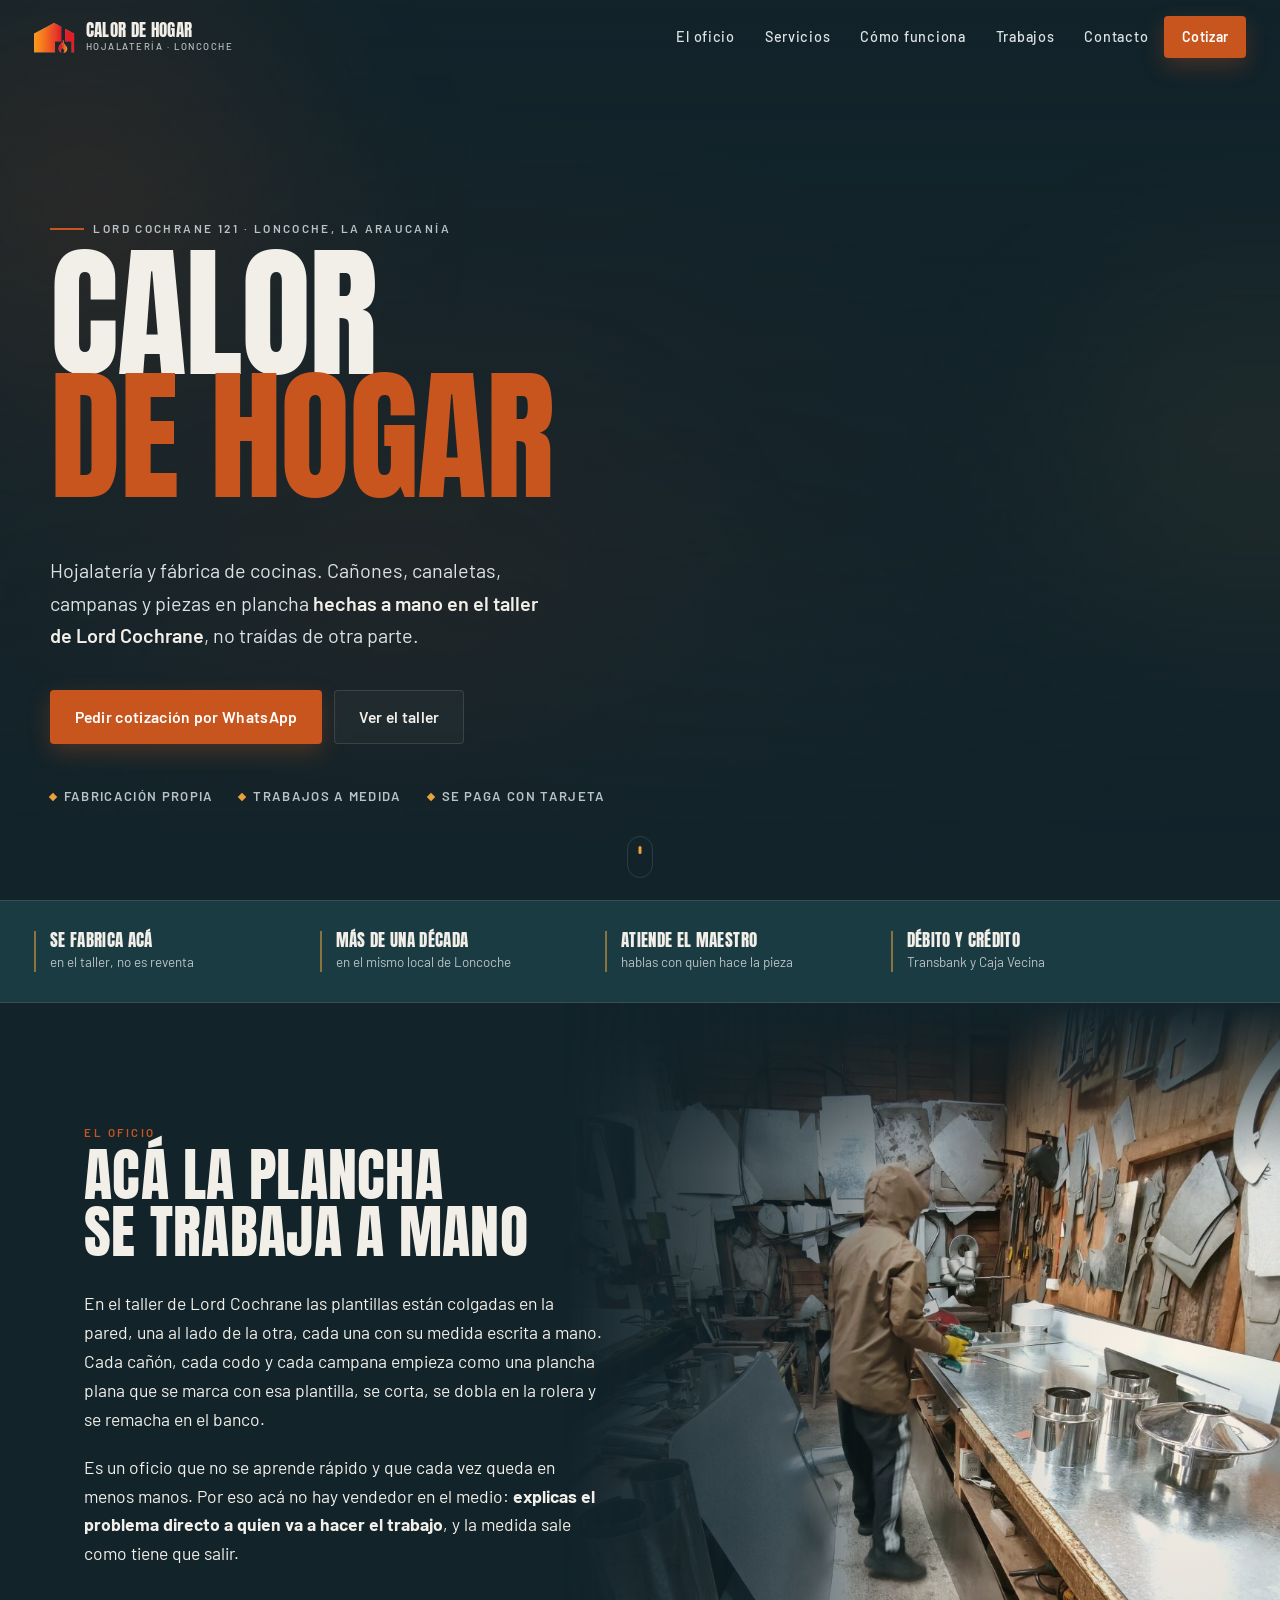
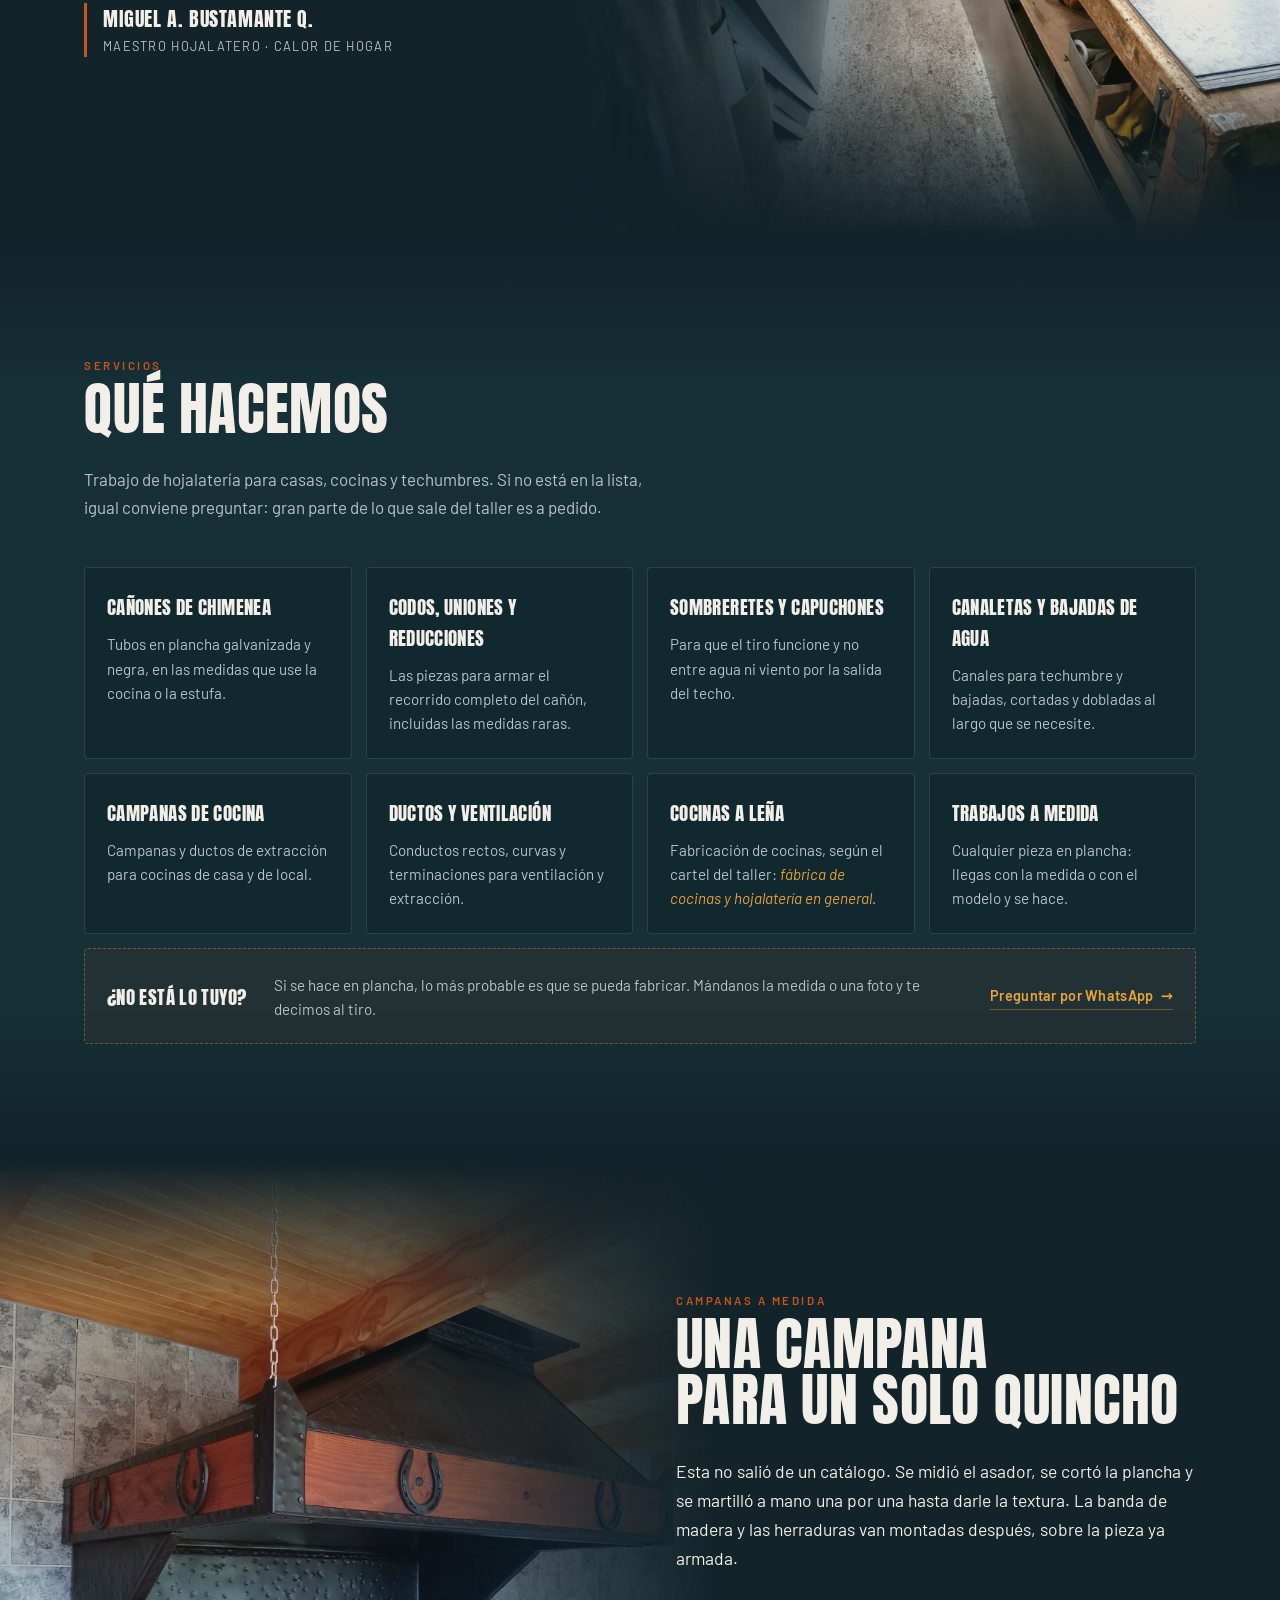
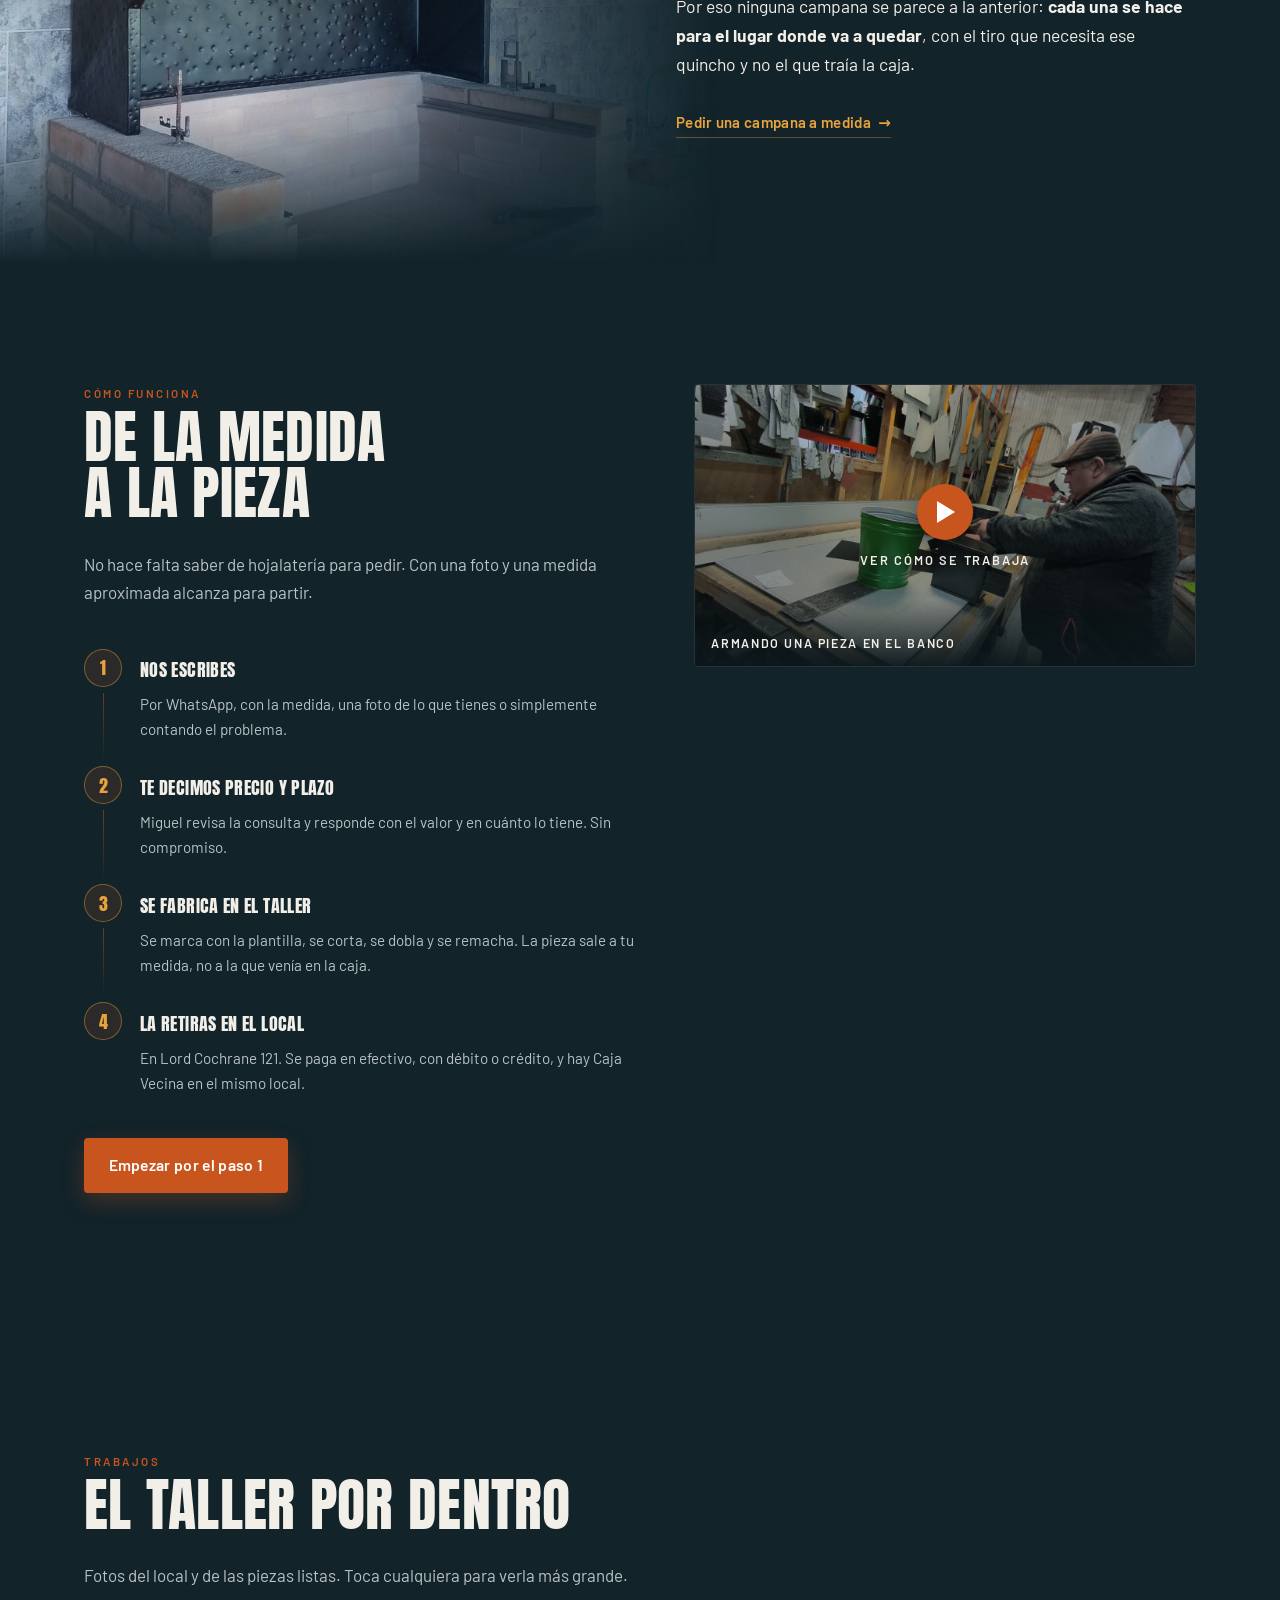
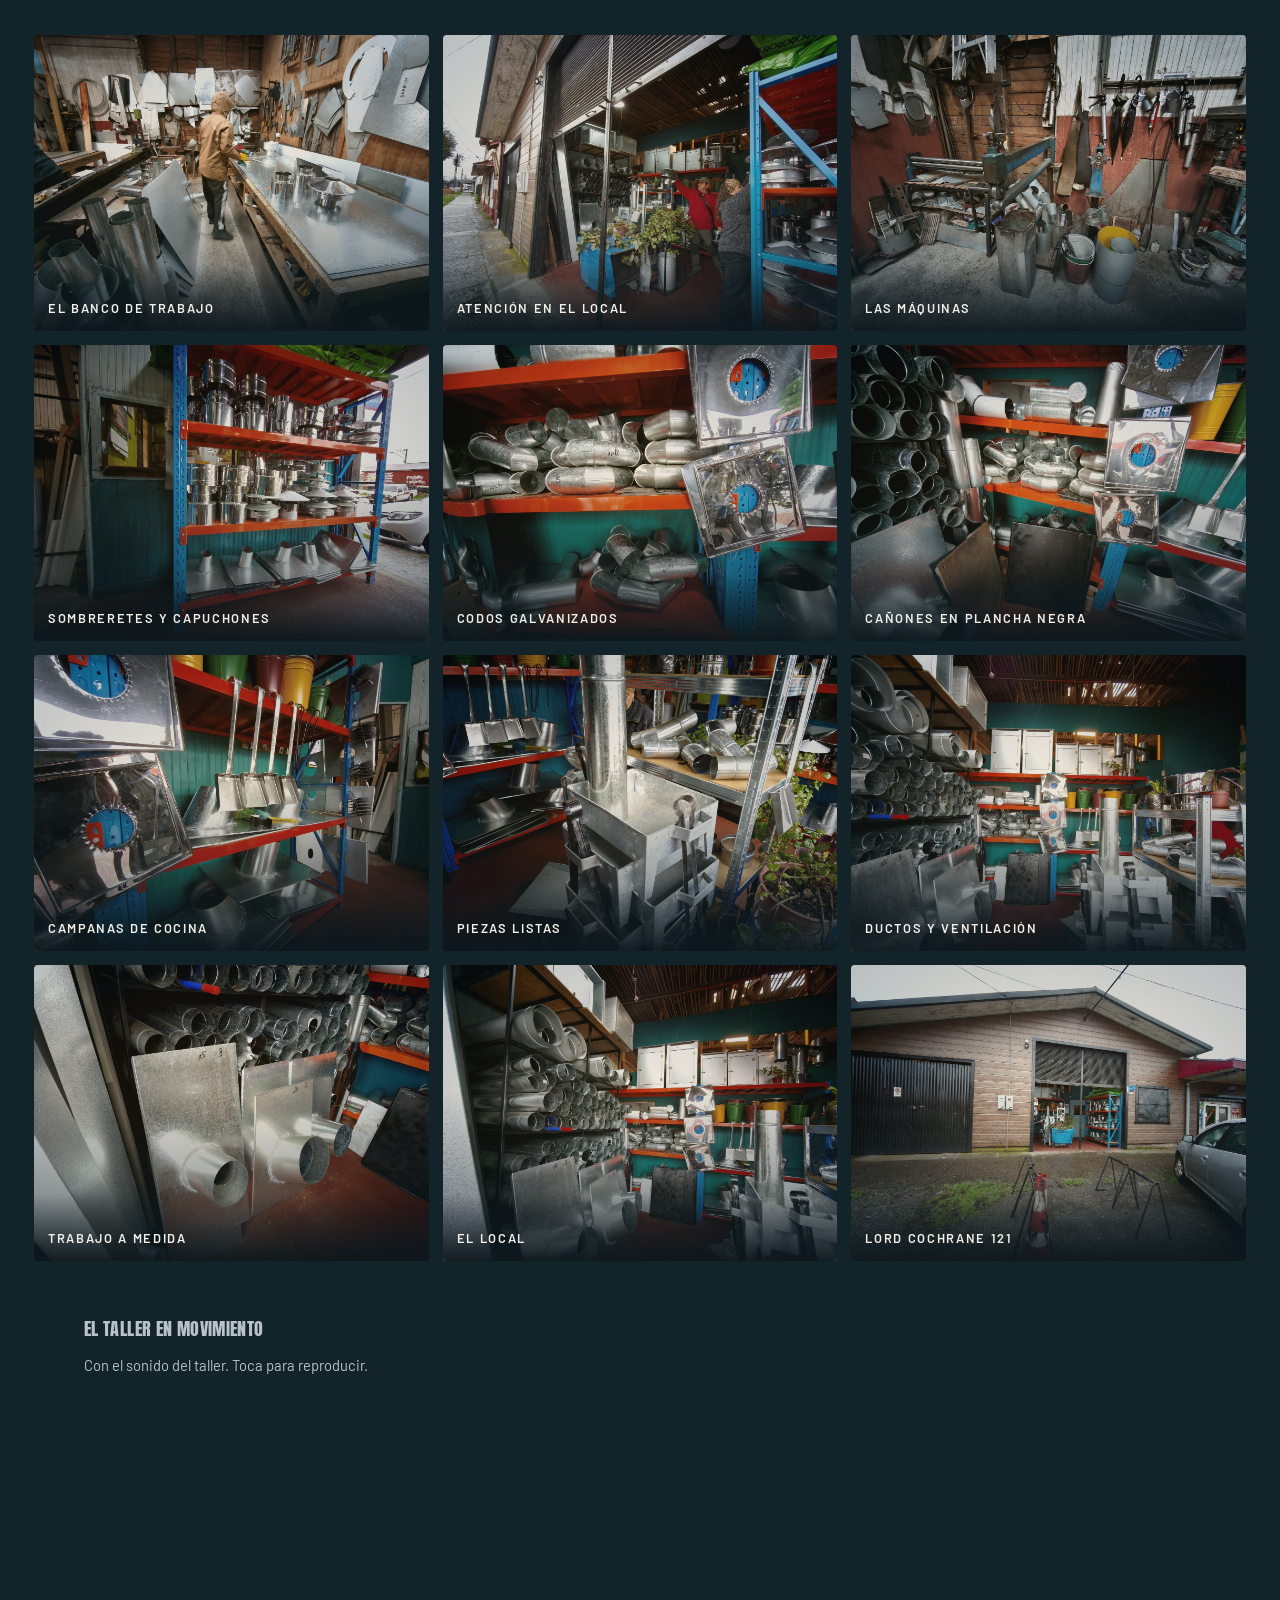
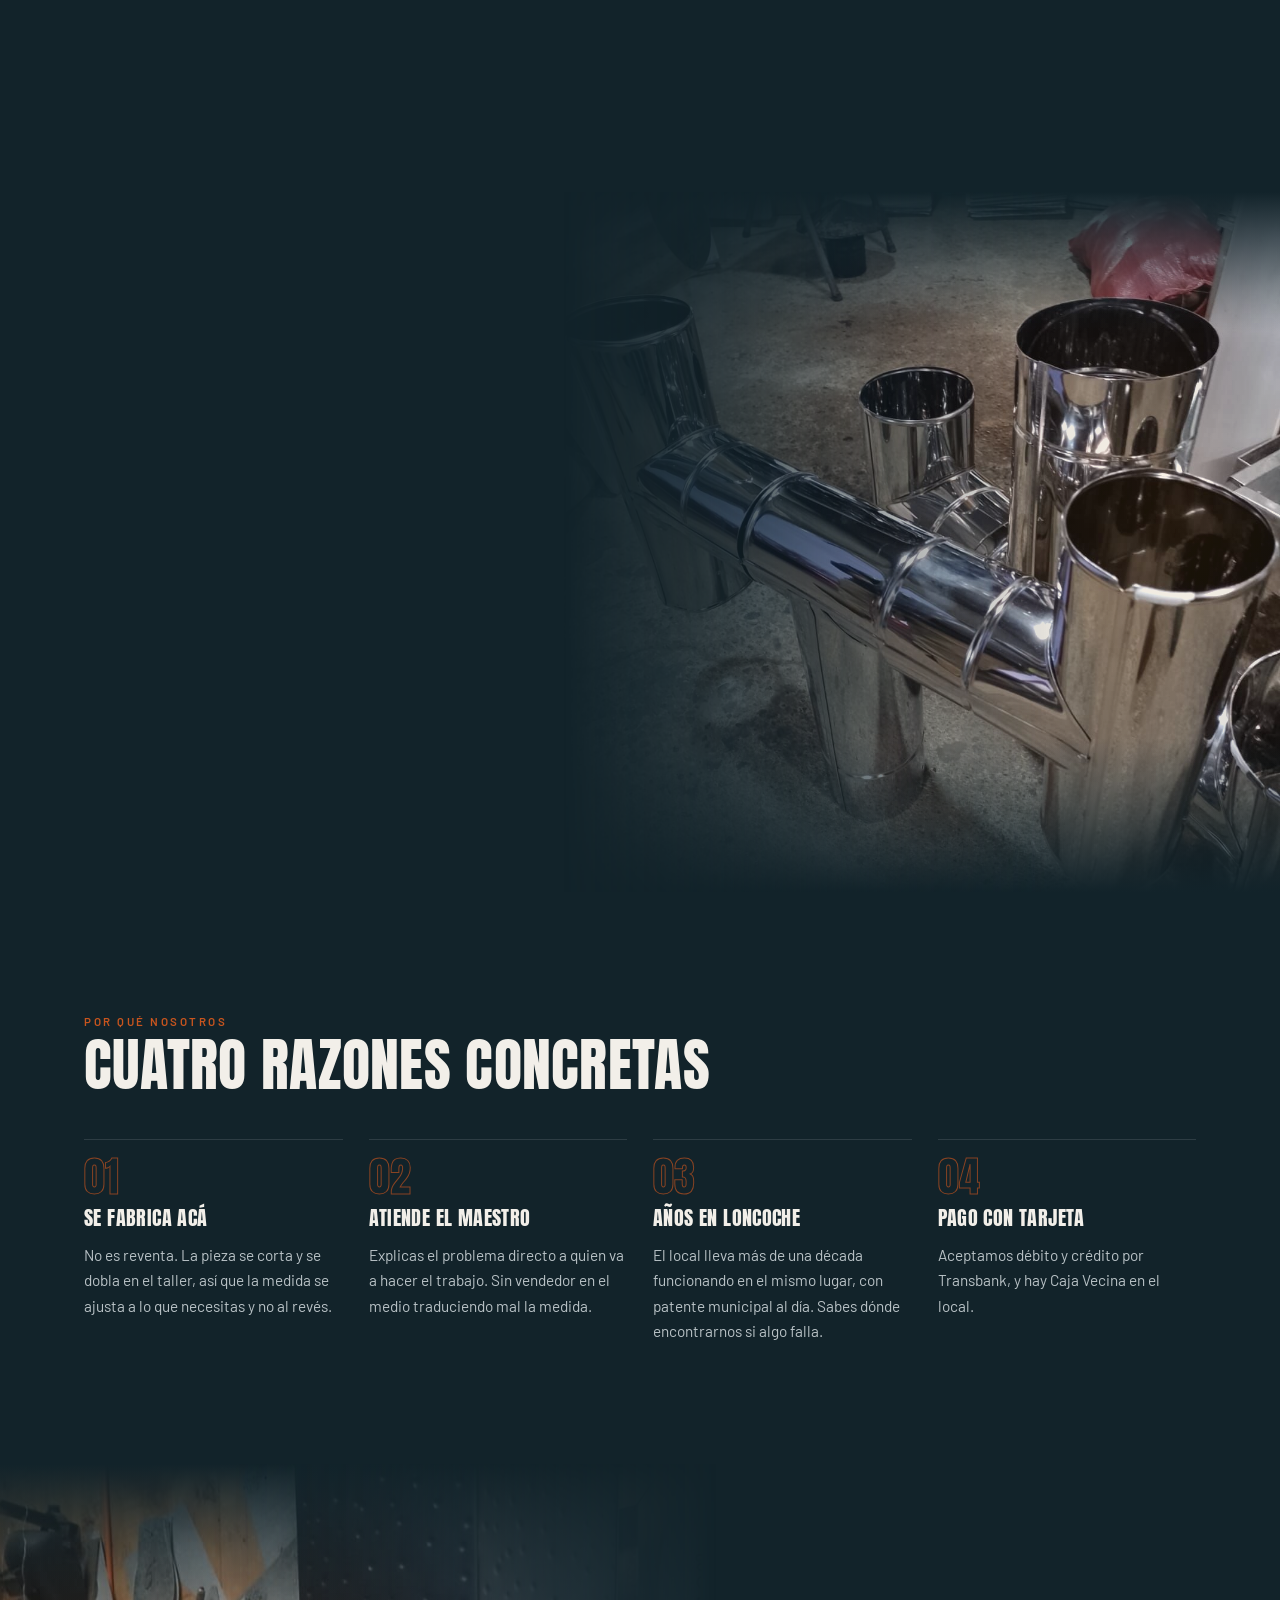
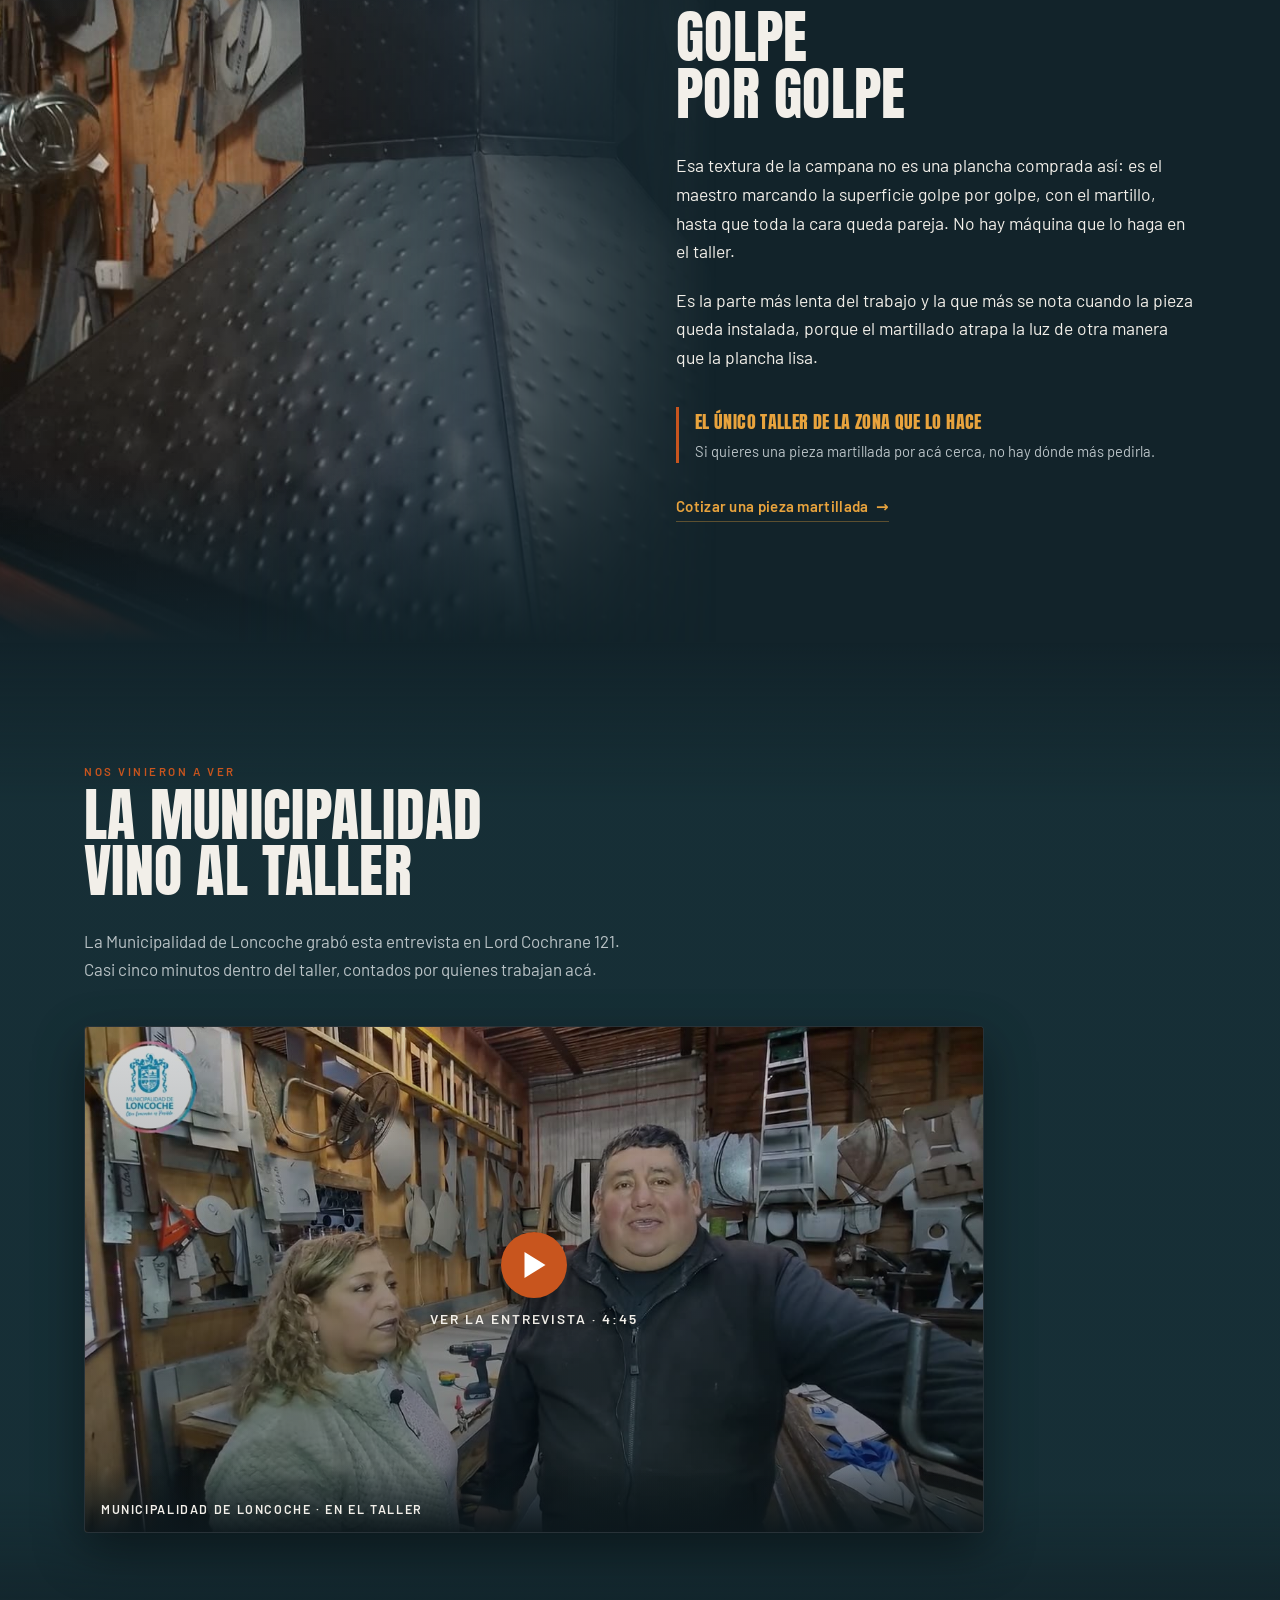
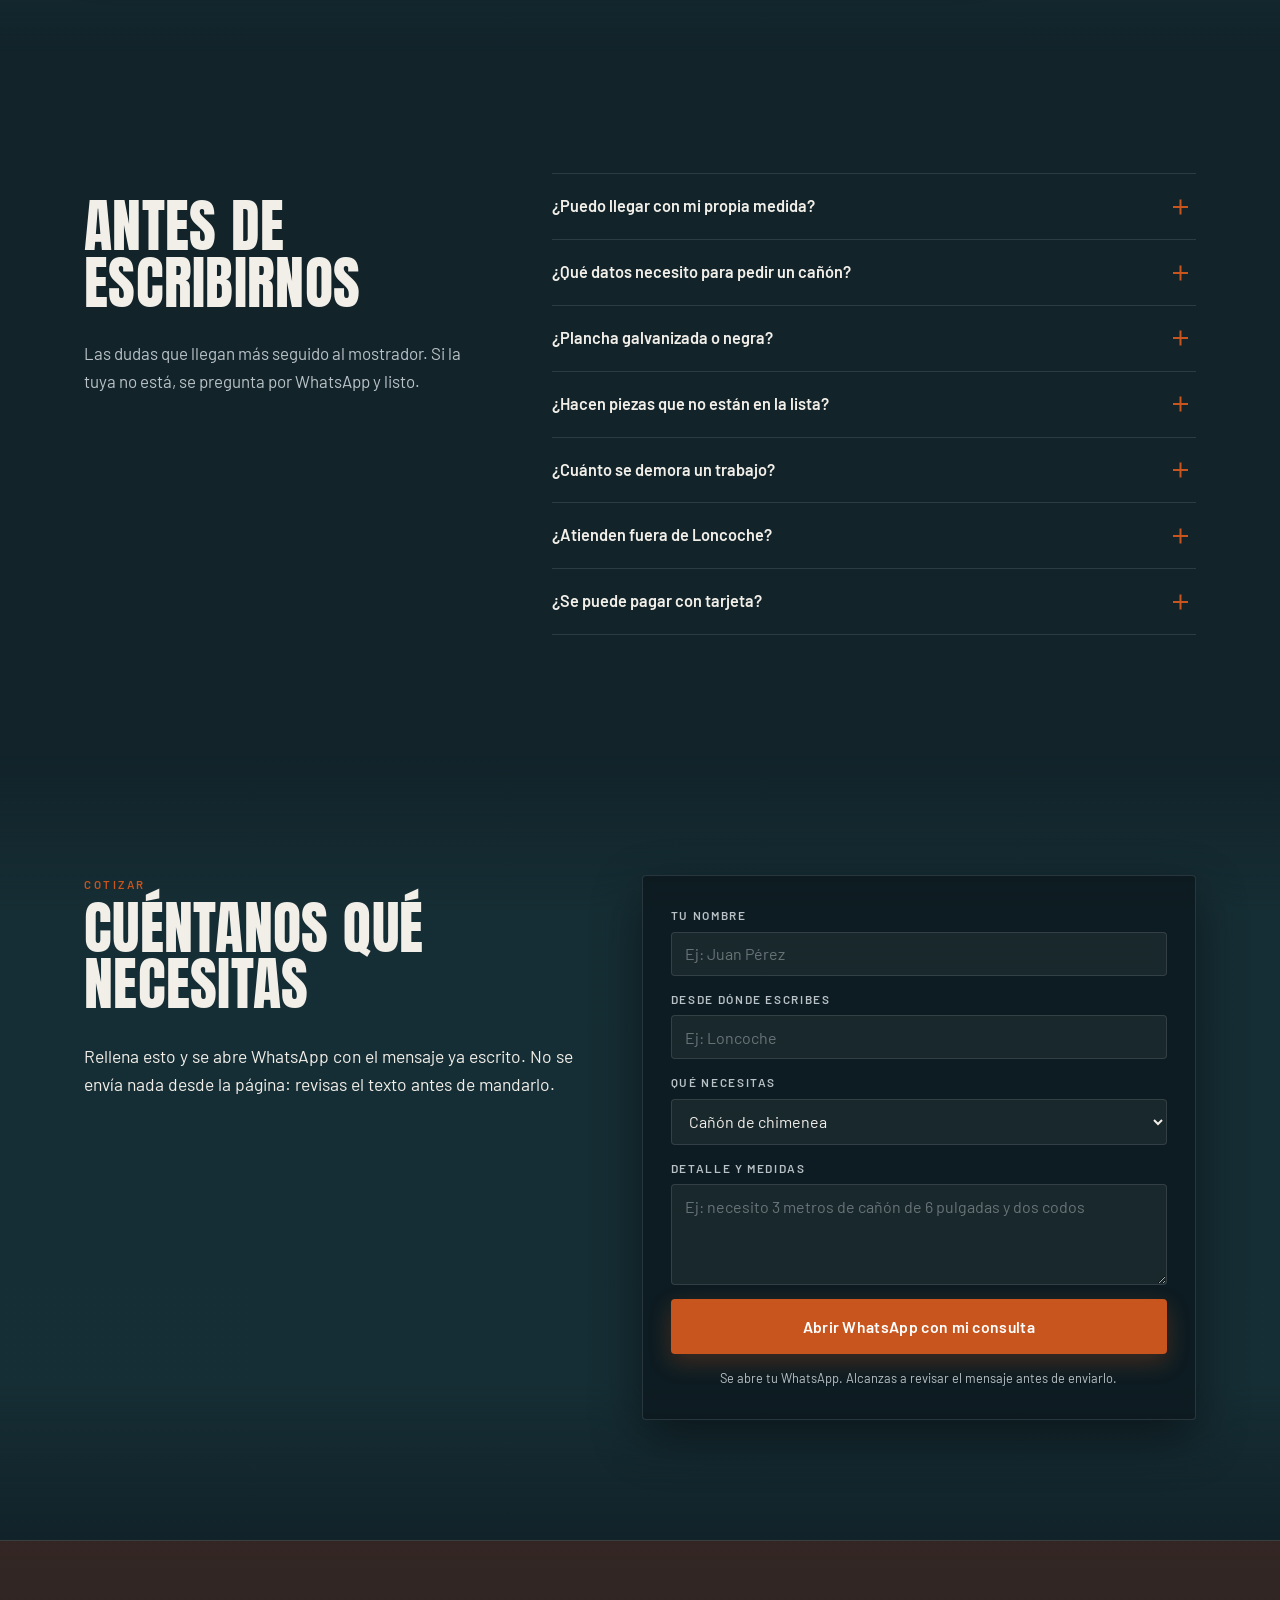
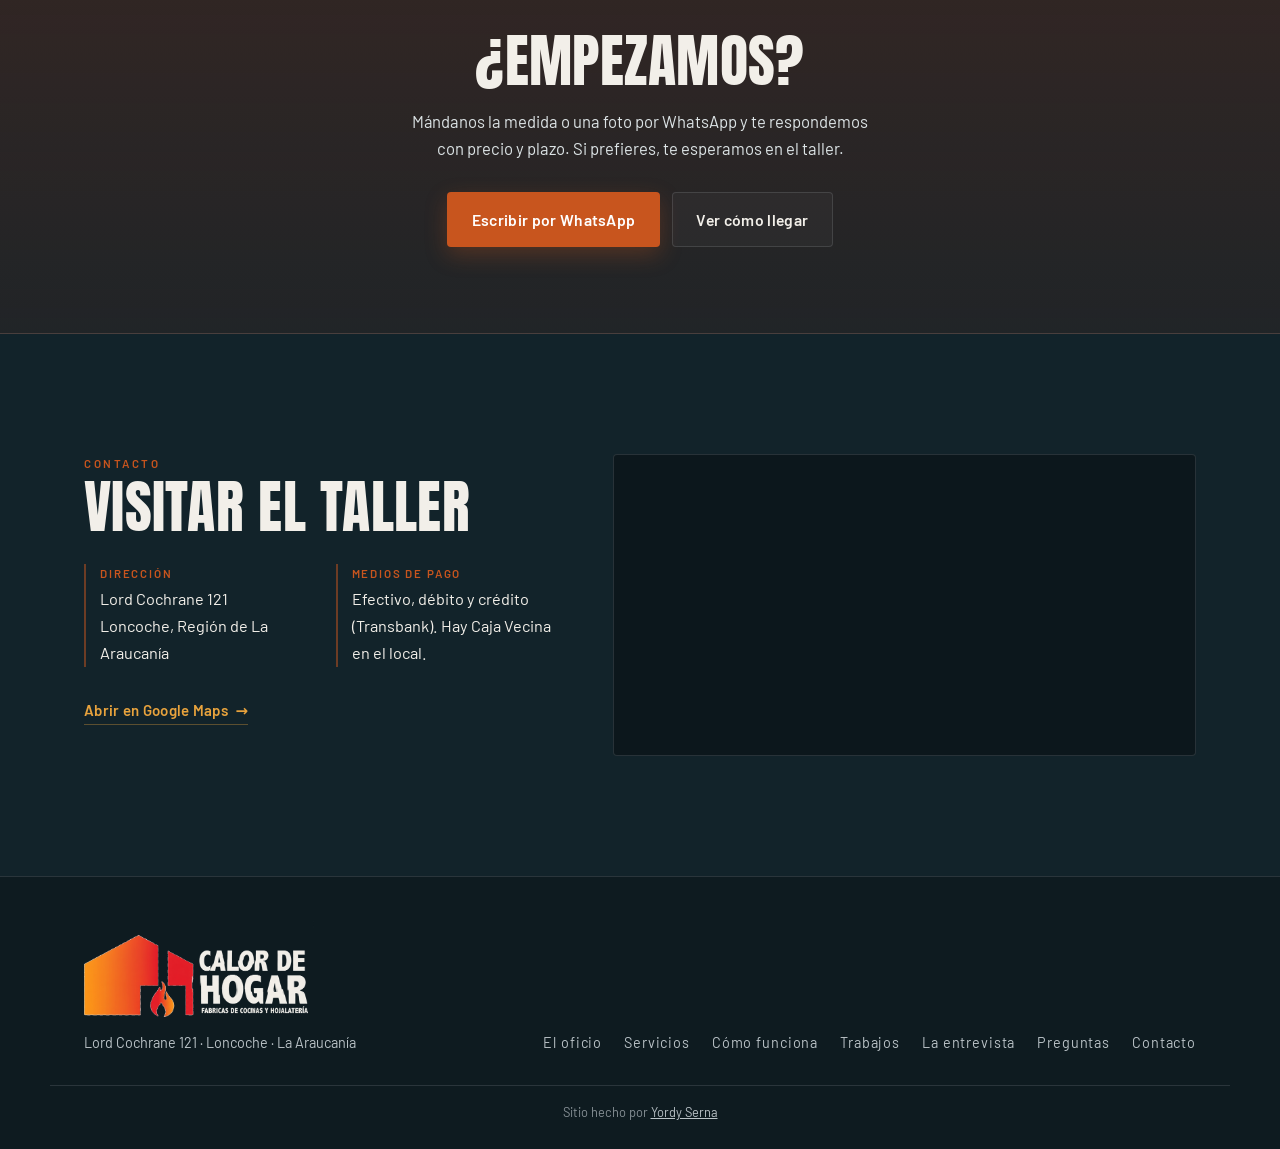
==== commit 6364bfa7: "Agrega tres paneles de trabajos terminados y el logo real Las fotos que faltaban: piezas ya hechas y" ====
--- a/index.html
+++ b/index.html
@@ -76,8 +76,11 @@
      BARRA SUPERIOR
      ============================================================ -->
 <header class="barra" id="barra">
+  <!-- El isotipo real del negocio, recortado del logo que usa Miguel.
+       El nombre va en texto y no dentro de la imagen: así lo lee Google,
+       escala solo y se puede seleccionar. -->
   <a class="marca" href="#inicio">
-    <span class="marca__llama" aria-hidden="true"></span>
+    <img class="marca__logo" src="images/logo-icono.png" width="300" height="231" alt="">
     <span class="marca__txt">Calor de Hogar<small>Hojalatería · Loncoche</small></span>
   </a>
 
@@ -300,6 +303,46 @@
       </li>
     </ul>
 
+  </div>
+</section>
+
+
+<!-- ============================================================
+     PANEL — CAMPANAS A MEDIDA
+     Foto de un trabajo TERMINADO Y PUESTO, que es lo que convence:
+     el resto del sitio muestra producto en estantería. La foto ocupa
+     el panel izquierdo y se disuelve hacia el texto.
+     ============================================================ -->
+<section class="seccion panel panel--izq" id="campanas">
+  <div class="contenedor panel__grid">
+    <div class="panel__texto">
+      <p class="etiqueta rev">Campanas a medida</p>
+      <h2 class="titulo rev">Una campana<br>para un solo quincho</h2>
+
+      <p class="rev">
+        Esta no salió de un catálogo. Se midió el asador, se cortó la plancha y se
+        martilló a mano una por una hasta darle la textura. La banda de madera y las
+        herraduras van montadas después, sobre la pieza ya armada.
+      </p>
+      <p class="rev">
+        Por eso ninguna campana se parece a la anterior: <strong>cada una se hace para
+        el lugar donde va a quedar</strong>, con el tiro que necesita ese quincho y no
+        el que traía la caja.
+      </p>
+
+      <p class="rev micro">
+        <a class="micro__link" href="#cotiza"
+           data-wa data-wa-msg="Hola, me interesa una campana a medida para mi quincho. Les cuento las medidas:">
+          Pedir una campana a medida
+          <span aria-hidden="true">→</span>
+        </a>
+      </p>
+    </div>
+
+    <div class="panel__foto rev">
+      <img src="images/trabajo-campana-quincho.jpg" width="1200" height="1600" loading="lazy"
+           alt="Campana de plancha martillada negra con banda de madera y herraduras, instalada sobre un asador de ladrillo en un quincho">
+    </div>
   </div>
 </section>
 
@@ -508,6 +551,44 @@
 
 
 <!-- ============================================================
+     PANEL — ACERO INOXIDABLE
+     Foto a la derecha, para alternar con el panel de campanas.
+     ============================================================ -->
+<section class="seccion panel" id="inoxidable">
+  <div class="contenedor panel__grid">
+    <div class="panel__texto">
+      <p class="etiqueta rev">Acero inoxidable</p>
+      <h2 class="titulo rev">Cuando el brillo<br>también importa</h2>
+
+      <p class="rev">
+        No todo es plancha galvanizada. Para cocinas a la vista, campanas de local y
+        salidas que quedan al frente, el taller trabaja el <strong>acero inoxidable
+        pulido</strong>: tubos, codos, uniones en Y y reducciones, en la medida que
+        pida la instalación.
+      </p>
+      <p class="rev">
+        Es el mismo oficio y el mismo banco. Cambia el material, que perdona menos:
+        una marca de golpe mal dado en inoxidable no se disimula.
+      </p>
+
+      <p class="rev micro">
+        <a class="micro__link" href="#cotiza"
+           data-wa data-wa-msg="Hola, necesito una pieza en acero inoxidable. Les cuento la medida:">
+          Consultar por inoxidable
+          <span aria-hidden="true">→</span>
+        </a>
+      </p>
+    </div>
+
+    <div class="panel__foto rev">
+      <img src="images/trabajo-piezas-inoxidable.jpg" width="1200" height="1600" loading="lazy"
+           alt="Tubos, codos y una unión en Y de acero inoxidable pulido espejo, recién terminados en el piso del taller">
+    </div>
+  </div>
+</section>
+
+
+<!-- ============================================================
      POR QUÉ NOSOTROS
      ============================================================ -->
 <section class="seccion porque" id="porque">
@@ -561,6 +642,51 @@
      PENDIENTE: el video es de la Municipalidad de Loncoche. Guardar por
      escrito el permiso para publicarlo, aunque sea un WhatsApp.
      ============================================================ -->
+<!-- ============================================================
+     PANEL — MARTILLADO A MANO
+     Acá va el argumento más fuerte del negocio: es el único taller de
+     la zona que hace este tipo de trabajo. Dato entregado por el
+     cliente; si algún día aparece competencia, hay que matizarlo.
+     Foto a la izquierda, alternando con el panel anterior.
+     ============================================================ -->
+<section class="seccion panel panel--izq" id="martillado">
+  <div class="contenedor panel__grid">
+    <div class="panel__texto">
+      <p class="etiqueta rev">Martillado a mano</p>
+      <h2 class="titulo rev">Golpe<br>por golpe</h2>
+
+      <p class="rev">
+        Esa textura de la campana no es una plancha comprada así: es el maestro
+        marcando la superficie golpe por golpe, con el martillo, hasta que toda la
+        cara queda pareja. No hay máquina que lo haga en el taller.
+      </p>
+      <p class="rev">
+        Es la parte más lenta del trabajo y la que más se nota cuando la pieza queda
+        instalada, porque el martillado atrapa la luz de otra manera que la plancha lisa.
+      </p>
+
+      <p class="panel__dato rev">
+        <strong>El único taller de la zona que lo hace</strong>
+        <span>Si quieres una pieza martillada por acá cerca, no hay dónde más pedirla.</span>
+      </p>
+
+      <p class="rev micro">
+        <a class="micro__link" href="#cotiza"
+           data-wa data-wa-msg="Hola, vi las campanas martilladas y quiero cotizar una. Les cuento:">
+          Cotizar una pieza martillada
+          <span aria-hidden="true">→</span>
+        </a>
+      </p>
+    </div>
+
+    <div class="panel__foto rev">
+      <img src="images/trabajo-campana-martillada.jpg" width="1200" height="1600" loading="lazy"
+           alt="Campana negra de plancha martillada a mano con banda de madera barnizada, terminada sobre el mesón del taller">
+    </div>
+  </div>
+</section>
+
+
 <section class="seccion entrevista" id="entrevista">
   <div class="contenedor">
     <p class="etiqueta rev">Nos vinieron a ver</p>
@@ -808,8 +934,10 @@
 <footer class="pie">
   <div class="contenedor pie__grid">
     <div>
-      <p class="pie__marca">Hojalatería Calor de Hogar</p>
-      <p class="pie__sub">Fábrica de cocinas y hojalatería en general</p>
+      <!-- El logo completo del negocio, con el texto pasado a claro para
+           que se lea sobre el fondo oscuro. -->
+      <img class="pie__logo" src="images/logo-claro.png" width="680" height="285"
+           loading="lazy" alt="Calor de Hogar — Fábrica de cocinas y hojalatería">
       <p class="pie__sub">Lord Cochrane 121 · Loncoche · La Araucanía</p>
     </div>
 
--- a/css/estilo.css
+++ b/css/estilo.css
@@ -271,21 +271,12 @@
   text-decoration:none;
   margin-right:auto;
 }
-.marca__llama{
-  width:26px; height:30px;
+/* El isotipo del logo real. Alto fijo para que la barra no se mueva
+   mientras carga la imagen. */
+.marca__logo{
+  height:32px;
+  width:auto;
   flex:none;
-  background:var(--oxido);
-  /* silueta de casa con techo a dos aguas, como el logo del cartel */
-  clip-path:polygon(50% 0%, 100% 38%, 100% 100%, 0% 100%, 0% 38%);
-  position:relative;
-}
-.marca__llama::after{
-  content:"";
-  position:absolute; left:50%; top:52%;
-  transform:translate(-50%,-40%);
-  width:9px; height:13px;
-  background:var(--ambar);
-  border-radius:50% 50% 50% 50% / 60% 60% 40% 40%;
 }
 .marca__txt{
   font-family:"Anton",sans-serif;
@@ -526,7 +517,8 @@
    EL OFICIO
    ============================================================ */
 
-.oficio__grid{ display:grid; gap:38px; }
+.oficio__grid,
+.panel__grid{ display:grid; gap:38px; }
 
 .firma{
   display:flex; flex-direction:column;
@@ -560,15 +552,18 @@
    ------------------------------------------------------------ */
 /* En móvil la foto va a lo ancho, a sangre, y se disuelve hacia arriba:
    hacia el texto que viene justo encima. */
-.oficio{ position:relative; overflow:hidden; }
-
-.oficio__foto{
+.oficio,
+.panel{ position:relative; overflow:hidden; }
+
+.oficio__foto,
+.panel__foto{
   position:relative;
   margin-inline:-20px;                 /* rompe el padding del contenedor */
   -webkit-mask-image:linear-gradient(to bottom, transparent 0%, rgba(0,0,0,.45) 16%, #000 42%);
           mask-image:linear-gradient(to bottom, transparent 0%, rgba(0,0,0,.45) 16%, #000 42%);
 }
-.oficio__foto img{
+.oficio__foto img,
+.panel__foto img{
   width:100%;
   aspect-ratio:4/3;
   object-fit:cover;
@@ -578,7 +573,8 @@
 }
 /* Tinte cálido que la amarra a la paleta, más el fundido contra el borde
    inferior de la sección. */
-.oficio__foto::after{
+.oficio__foto::after,
+.panel__foto::after{
   content:"";
   position:absolute; inset:0;
   pointer-events:none;
@@ -586,6 +582,38 @@
     linear-gradient(to bottom, transparent 55%, rgba(18,35,42,.9) 100%),
     radial-gradient(120% 90% at 70% 40%, rgba(232,163,61,.13) 0%, rgba(18,35,42,.3) 70%, rgba(18,35,42,.55) 100%);
 }
+
+/* ------------------------------------------------------------
+   Las fotos de trabajos vienen verticales, del celular, y el panel
+   es apaisado: al recortarlas se pierde más de la mitad del alto.
+   Por eso cada una lleva su propio punto de encuadre, según dónde
+   esté la pieza dentro de la foto.
+   ------------------------------------------------------------ */
+.panel__foto img{ object-position:center 34%; }
+#campanas   .panel__foto img{ object-position:center 33%; }  /* la campana va arriba */
+#inoxidable .panel__foto img{ object-position:center 42%; }  /* las piezas, al medio */
+#martillado .panel__foto img{ object-position:55% 45%; }     /* la campana está a la derecha del cuadro */
+
+/* Estas fotos van al lado del texto, no debajo, así que pueden ir más
+   luminosas que la del oficio sin comerle contraste a la tipografía. */
+.panel__foto img{ filter:saturate(.9) contrast(1.05) brightness(1.08); }
+
+/* Dato suelto que acompaña al texto del panel */
+.panel__dato{
+  display:flex; flex-direction:column; gap:2px;
+  border-left:3px solid var(--oxido);
+  padding-left:16px;
+  margin-top:2em;
+}
+.panel__dato strong{
+  font-family:"Anton",sans-serif;
+  font-weight:400;
+  font-size:1.12rem;
+  text-transform:uppercase;
+  letter-spacing:.02em;
+  color:var(--ambar);
+}
+.panel__dato span{ color:var(--zinc); font-size:.92rem; }
 
 
 /* ============================================================
@@ -1110,12 +1138,12 @@
   background:rgba(12,23,28,.6);
 }
 .pie__grid{ display:grid; gap:24px; }
-.pie__marca{
-  font-family:"Anton",sans-serif;
-  font-size:1.3rem;
-  text-transform:uppercase;
-  letter-spacing:.02em;
-  margin:0 0 .3em;
+/* El logo del negocio en el pie. La altura se deduce sola de la
+   proporción, y el ancho no pasa del 62% en pantallas chicas. */
+.pie__logo{
+  height:auto;
+  width:min(230px, 62vw);
+  margin-bottom:14px;
 }
 .pie__sub{ margin:0; color:var(--zinc); font-size:.9rem; }
 .pie__nav{ display:flex; flex-wrap:wrap; gap:10px 22px; }
@@ -1368,14 +1396,20 @@
      izquierda justo donde empieza el texto.
      ---------------------------------------------------------- */
   .oficio{ min-height:620px; display:flex; align-items:center; }
-
-  .oficio__grid{
+  /* Los paneles van más altos que el oficio: sus fotos son verticales y
+     necesitan alto para que la pieza no quede recortada. */
+  .panel{ min-height:700px; display:flex; align-items:center; }
+
+  .oficio__grid,
+  .panel__grid{
     grid-template-columns:minmax(0, 520px);
     gap:0;
   }
-  .oficio__texto{ position:relative; z-index:2; }
-
-  .oficio__foto{
+  .oficio__texto,
+  .panel__texto{ position:relative; z-index:2; }
+
+  .oficio__foto,
+  .panel__foto{
     position:absolute;
     top:0; right:0; bottom:0;
     width:56%;
@@ -1385,16 +1419,47 @@
     -webkit-mask-image:linear-gradient(to right, transparent 0%, rgba(0,0,0,.28) 22%, rgba(0,0,0,.8) 48%, #000 68%);
             mask-image:linear-gradient(to right, transparent 0%, rgba(0,0,0,.28) 22%, rgba(0,0,0,.8) 48%, #000 68%);
   }
-  .oficio__foto img{
+  .oficio__foto img,
+  .panel__foto img{
     width:100%; height:100%;
     aspect-ratio:auto;
     object-fit:cover;
   }
   /* vertical: funde contra las secciones de arriba y de abajo */
-  .oficio__foto::after{
+  .oficio__foto::after,
+  .panel__foto::after{
     background:
       linear-gradient(to bottom, var(--carbon) 0%, transparent 20%, transparent 78%, var(--carbon) 100%),
       radial-gradient(90% 100% at 85% 45%, rgba(232,163,61,.12) 0%, rgba(18,35,42,.22) 60%, rgba(18,35,42,.42) 100%);
+  }
+
+  /* ----------------------------------------------------------
+     Variante espejo: la foto ocupa el panel IZQUIERDO y se
+     disuelve hacia la derecha. Alternar lados a lo largo del
+     scroll evita que la página se sienta una sola columna
+     larga con fotos pegadas siempre en el mismo borde.
+     ---------------------------------------------------------- */
+  .panel--izq .panel__foto{
+    right:auto; left:0;
+    -webkit-mask-image:linear-gradient(to left, transparent 0%, rgba(0,0,0,.28) 22%, rgba(0,0,0,.8) 48%, #000 68%);
+            mask-image:linear-gradient(to left, transparent 0%, rgba(0,0,0,.28) 22%, rgba(0,0,0,.8) 48%, #000 68%);
+  }
+  .panel--izq .panel__foto::after{
+    background:
+      linear-gradient(to bottom, var(--carbon) 0%, transparent 20%, transparent 78%, var(--carbon) 100%),
+      radial-gradient(90% 100% at 15% 45%, rgba(232,163,61,.12) 0%, rgba(18,35,42,.22) 60%, rgba(18,35,42,.42) 100%);
+  }
+  /* el texto se va al otro lado del contenedor */
+  .panel--izq .panel__grid{ justify-content:end; }
+
+  /* La sección se llama "golpe por golpe": lo que tiene que verse es la
+     textura, no la campana entera. Un plano general de una foto vertical
+     metida en un panel apaisado deja media pieza fuera igual, así que
+     conviene cerrar el plano sobre la superficie martillada. */
+  #martillado .panel__foto{ overflow:hidden; }
+  #martillado .panel__foto img{
+    object-position:55% 50%;
+    transform:scale(1.55);
   }
 
   .tarjetas{ grid-template-columns:repeat(4,1fr); }
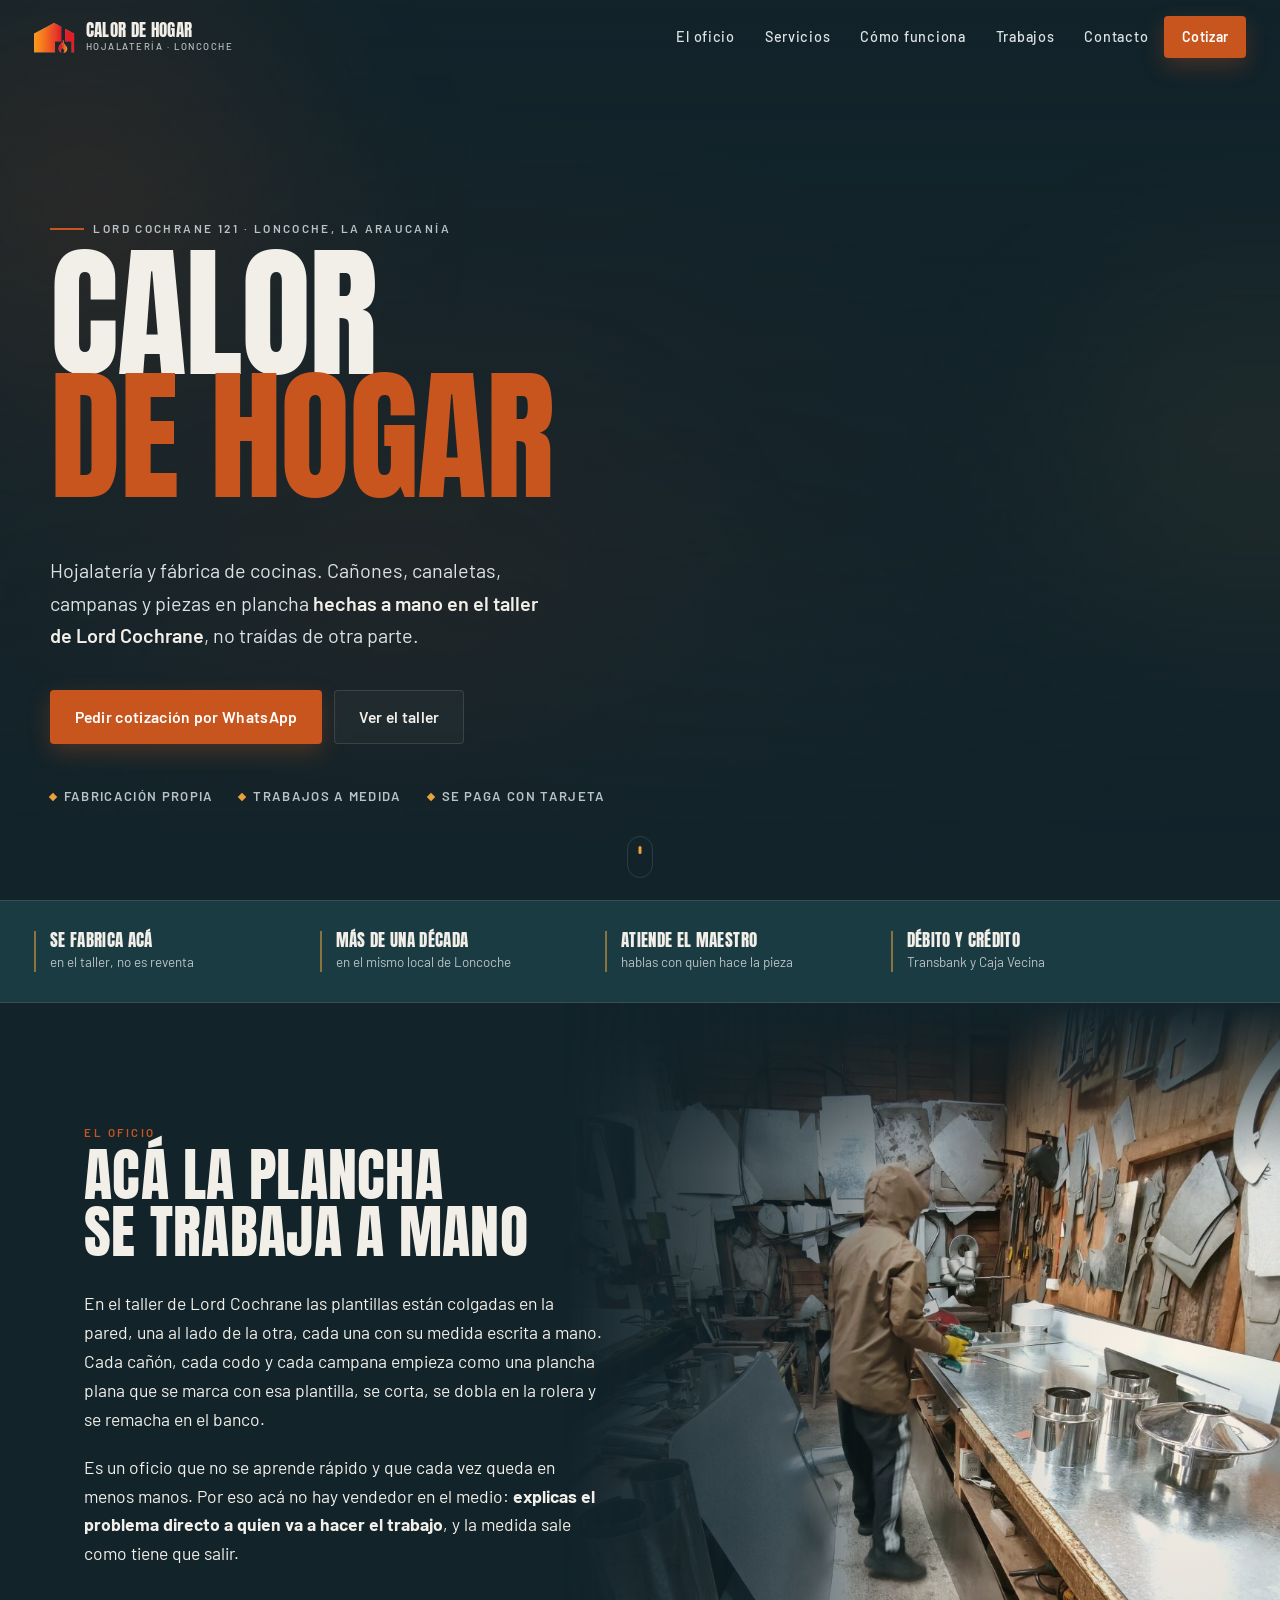
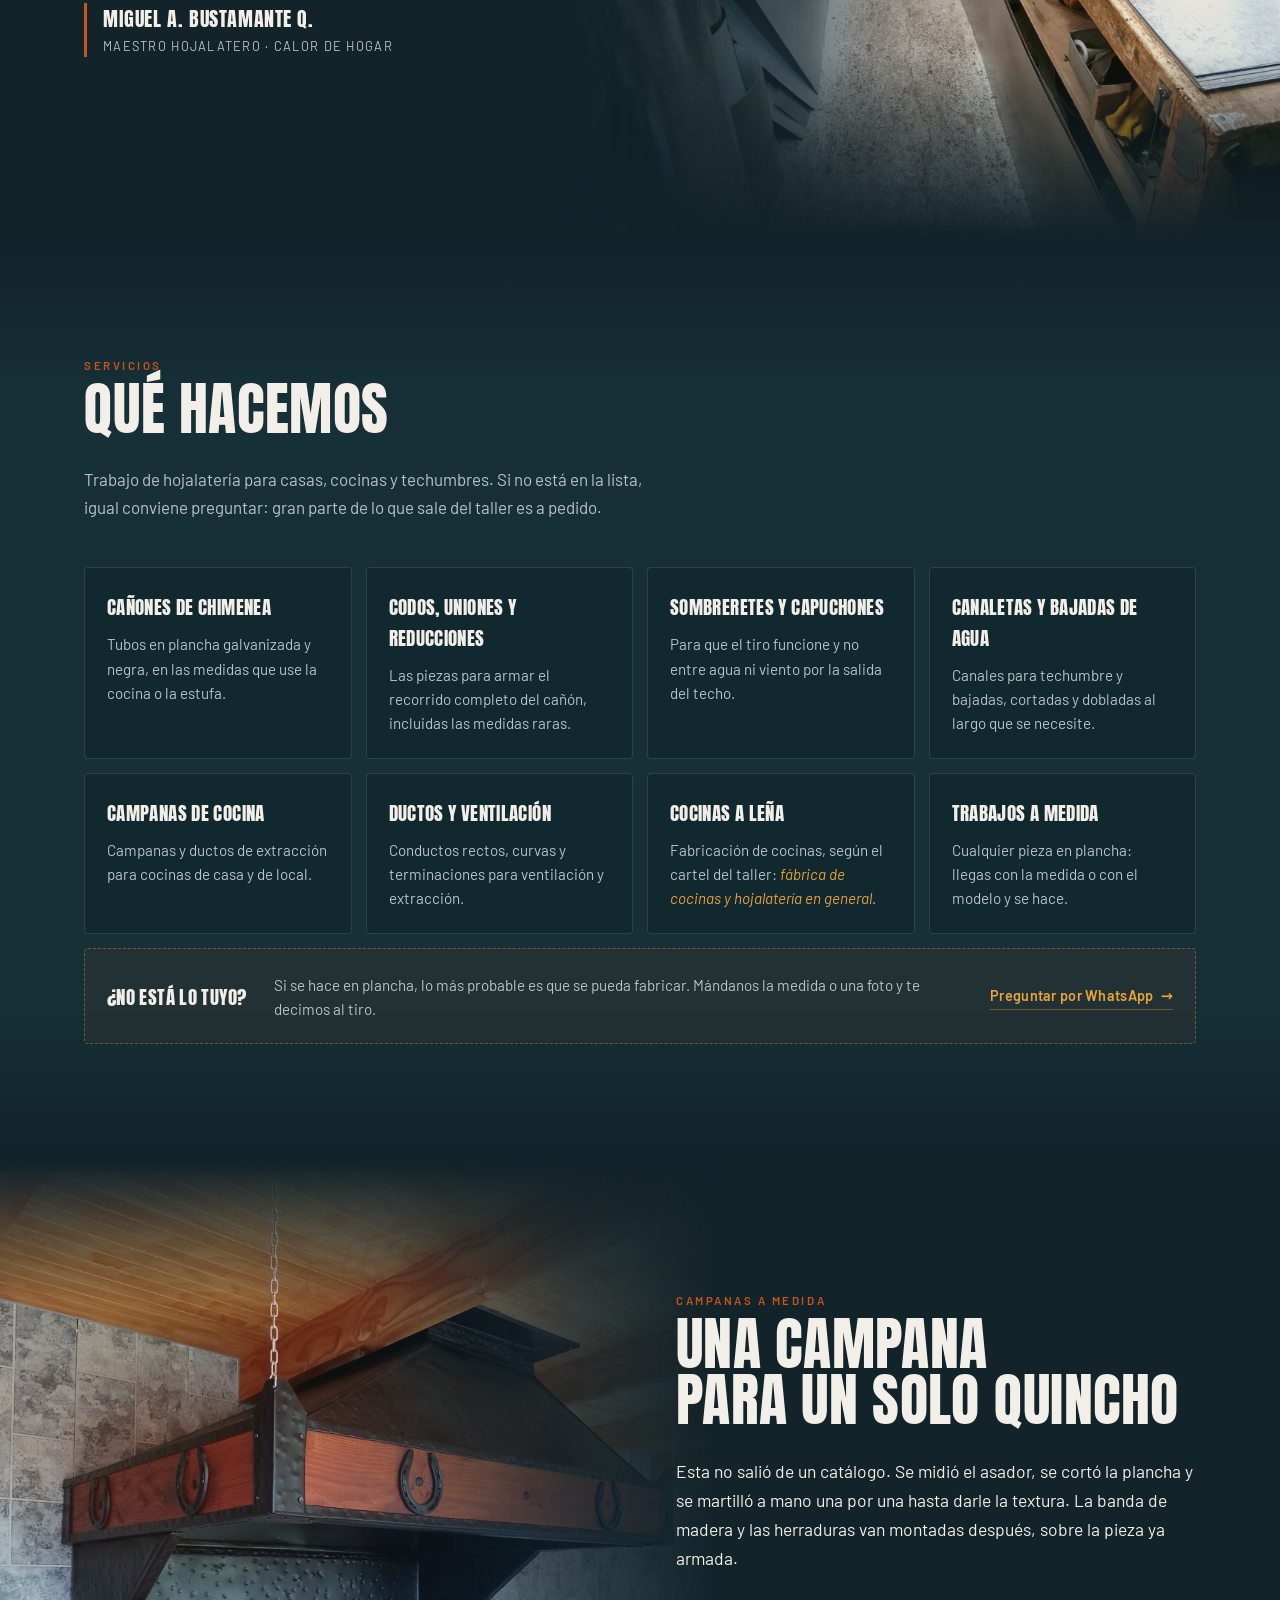
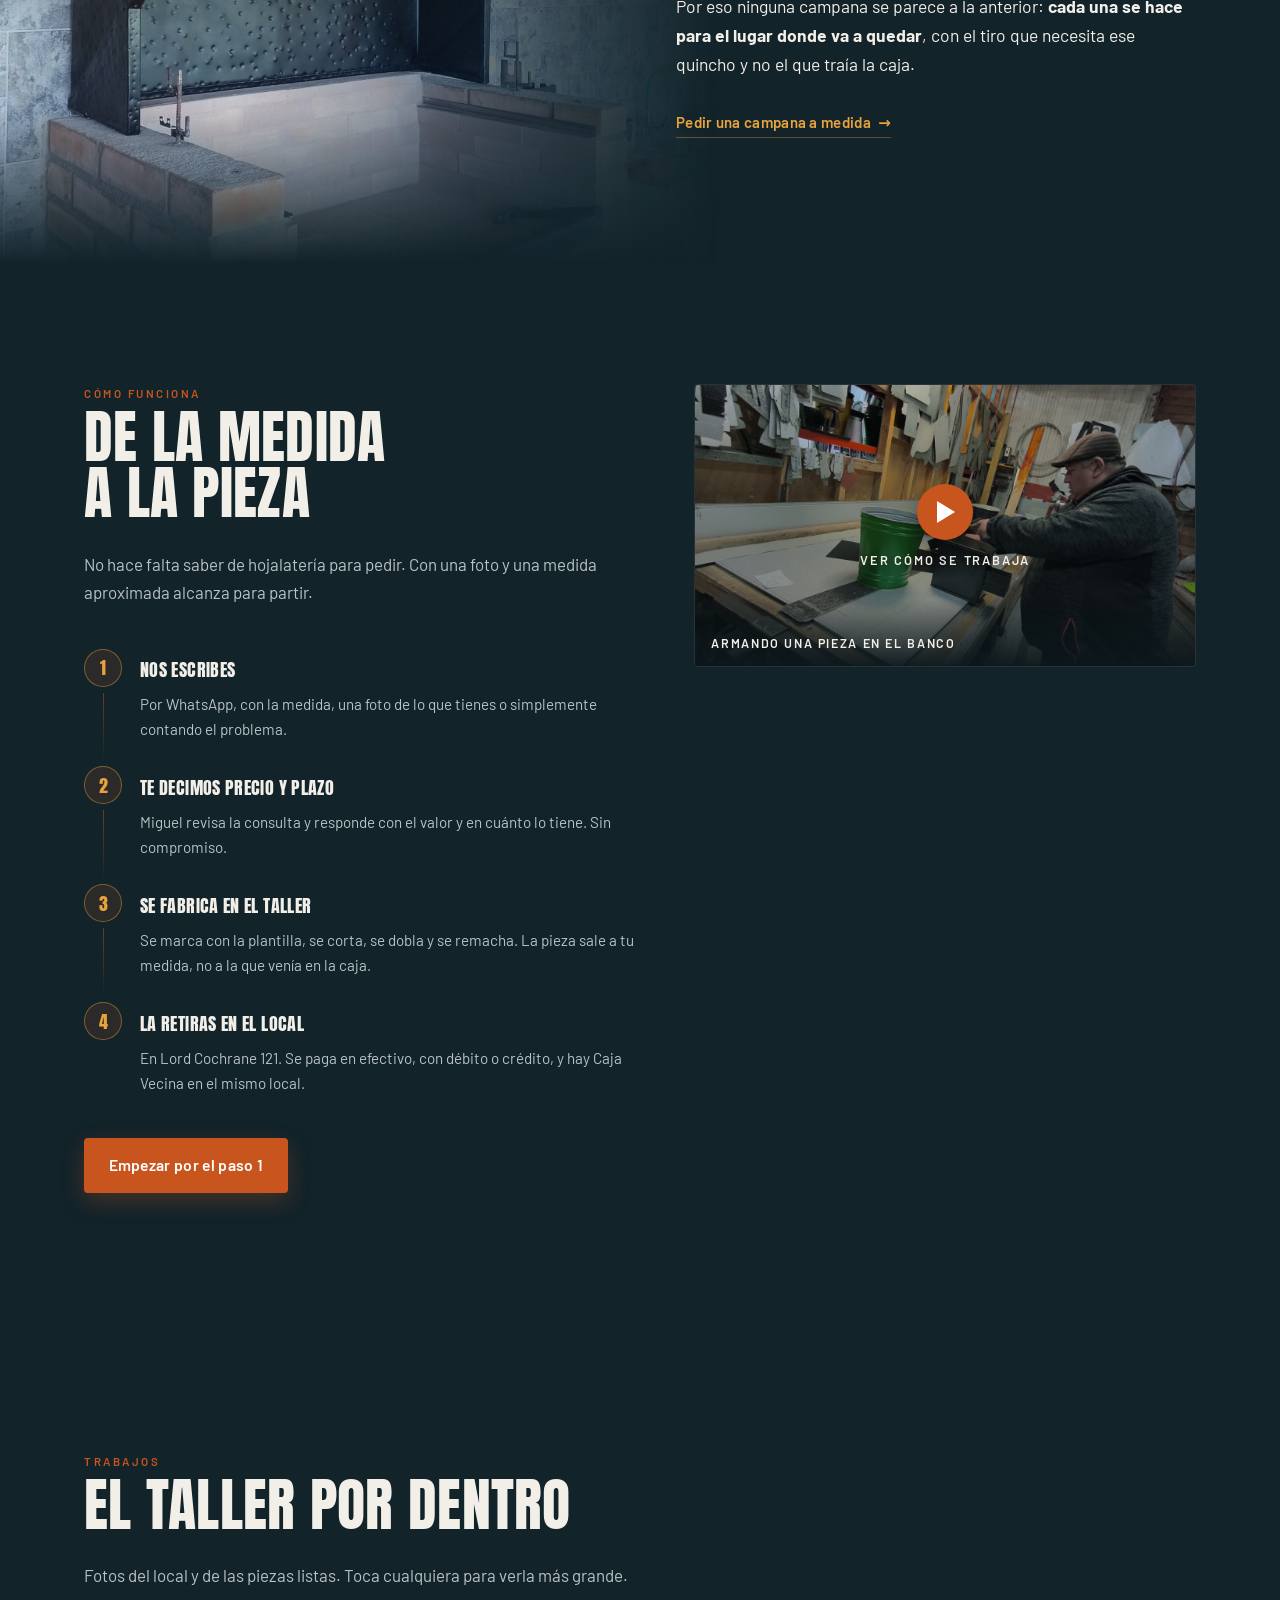
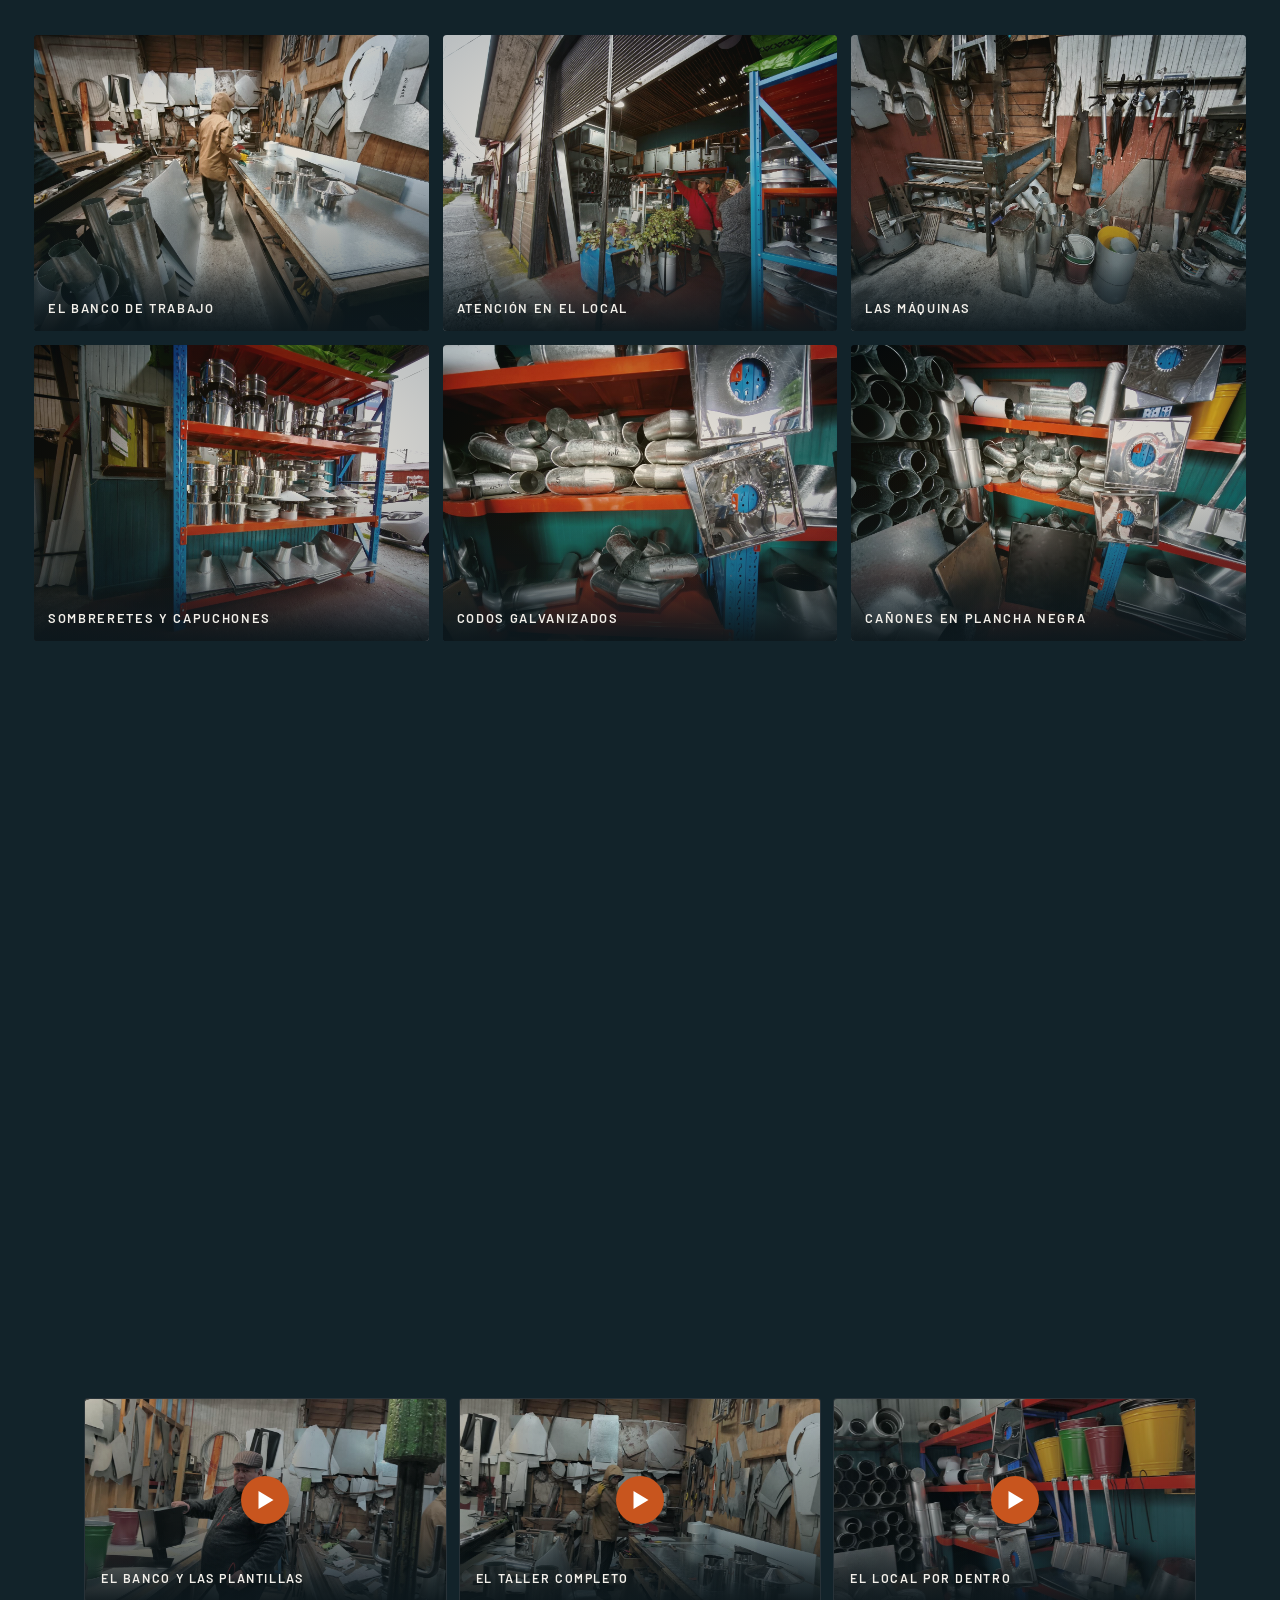
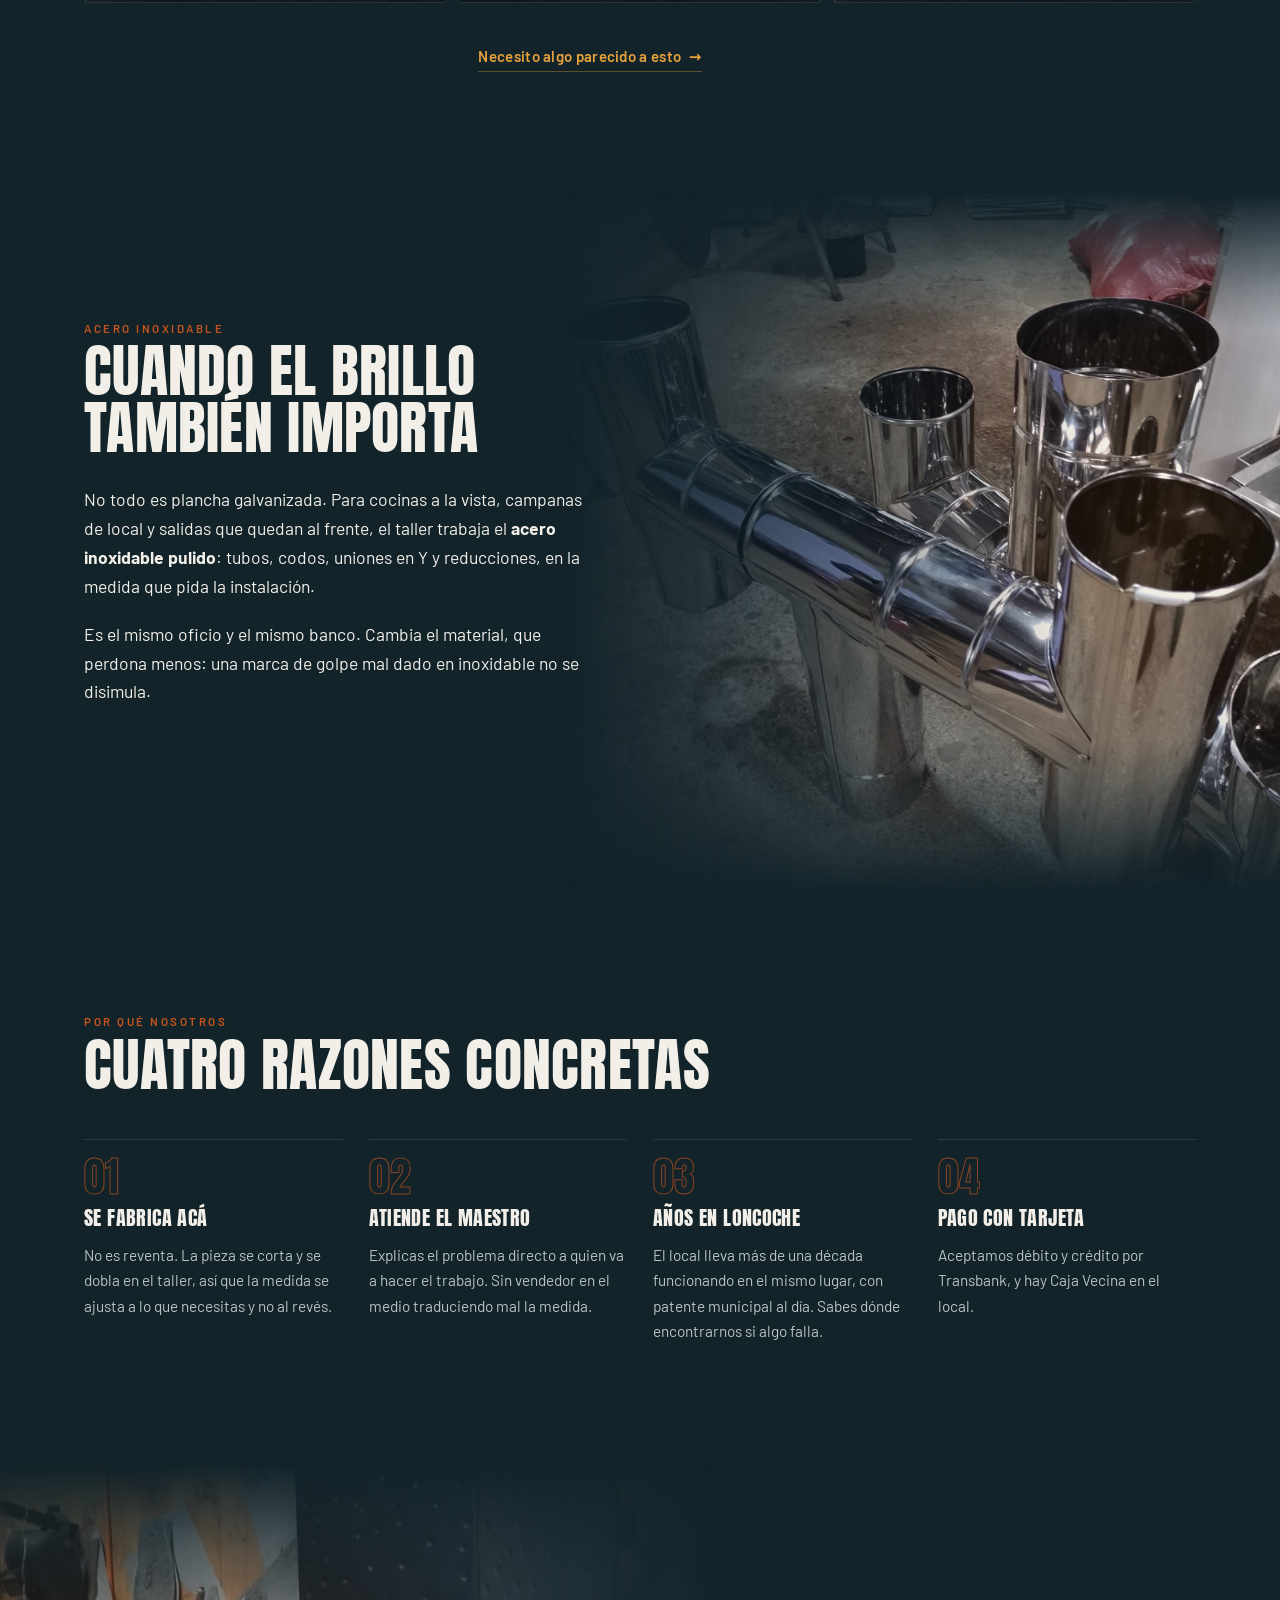
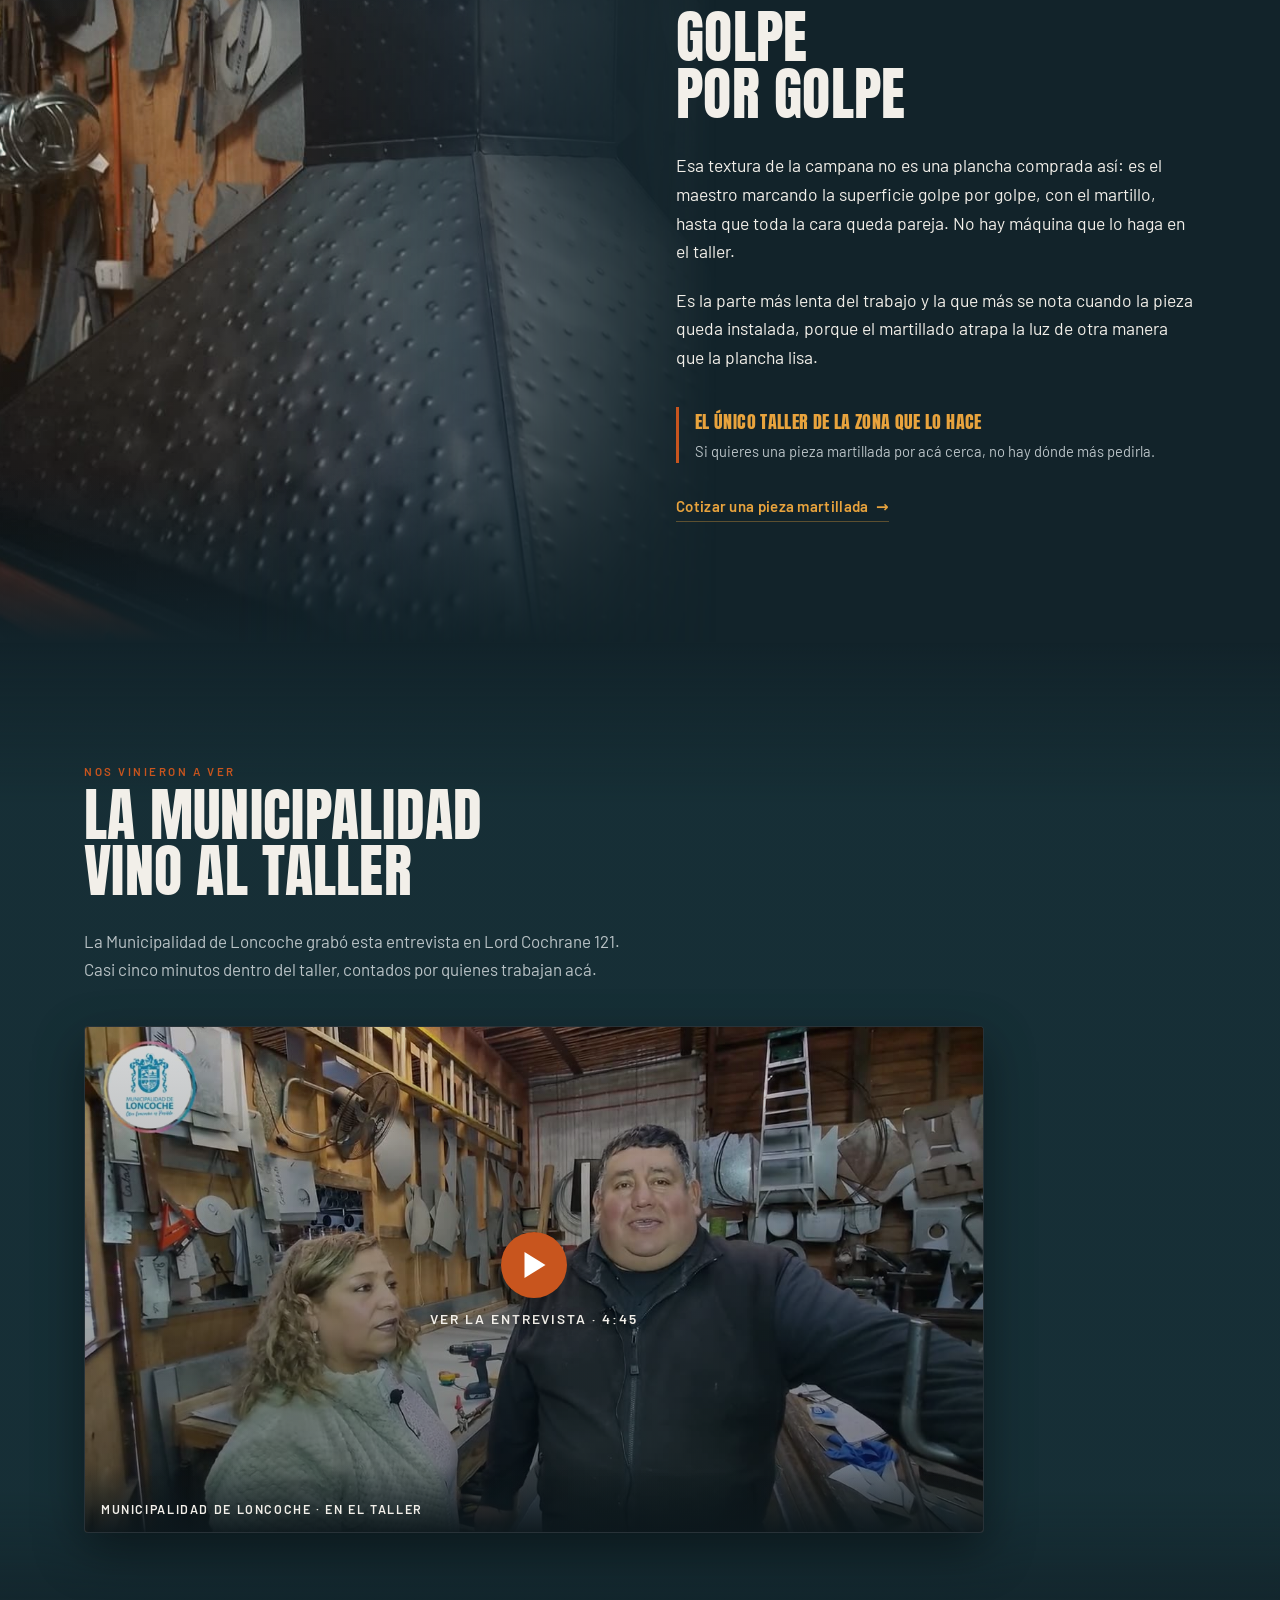
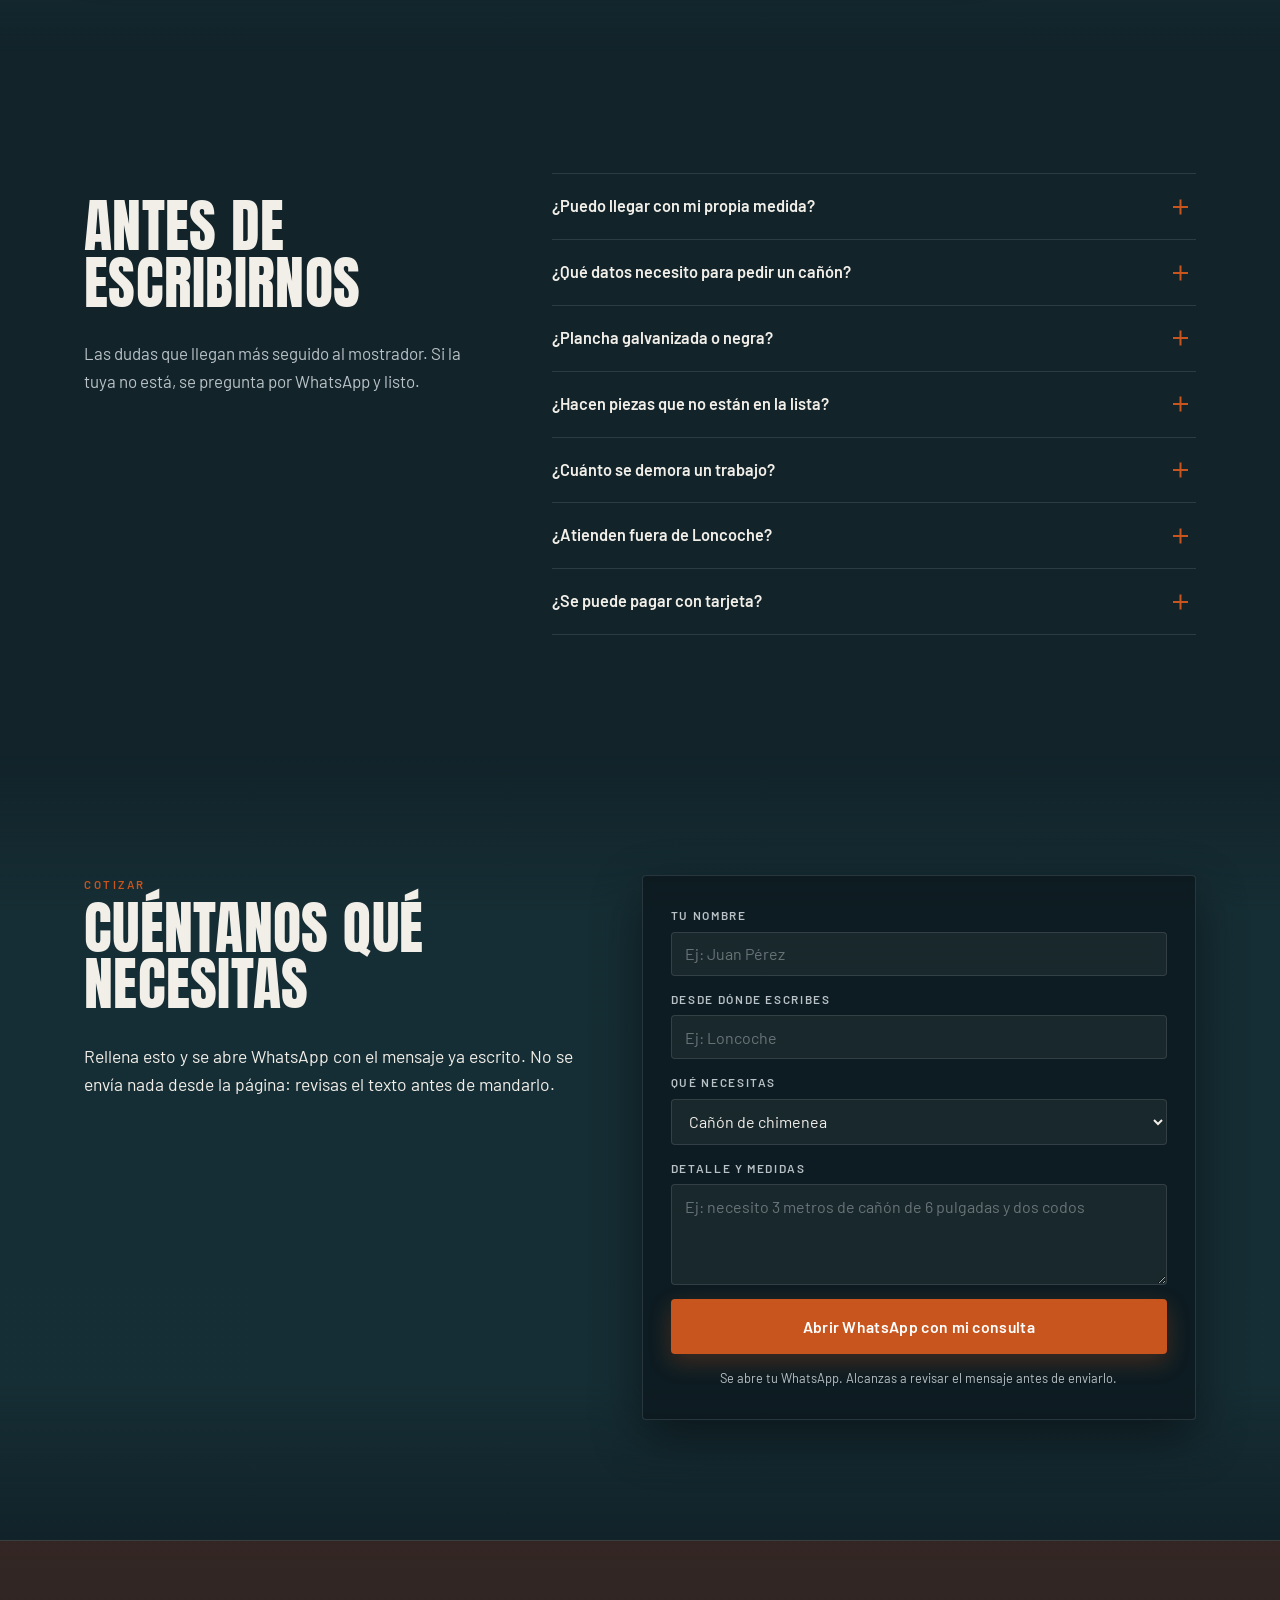
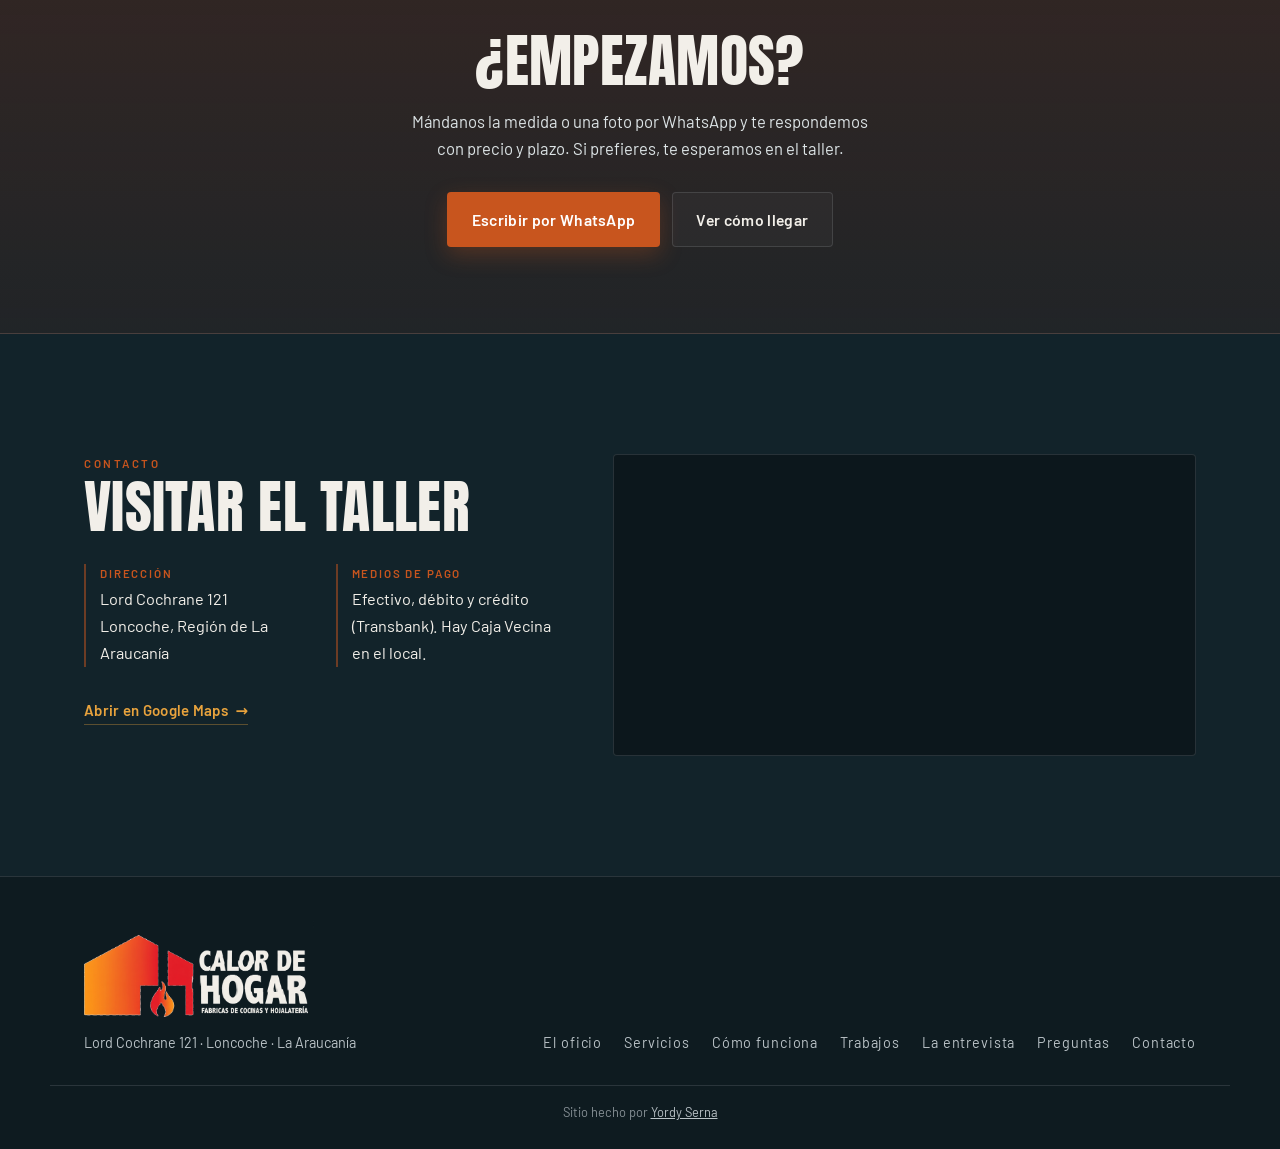
==== commit fdf6f630: "Versiona css y js para que la cache no sirva archivos viejos GitHub manda el CSS con max-age=600, pe" ====
--- a/index.html
+++ b/index.html
@@ -34,7 +34,11 @@
 <link rel="preconnect" href="https://fonts.gstatic.com" crossorigin>
 <link href="https://fonts.googleapis.com/css2?family=Anton&family=Barlow:ital,wght@0,400;0,500;0,600;0,700;1,400&display=swap" rel="stylesheet">
 
-<link rel="stylesheet" href="css/estilo.css">
+<!-- El ?v= es a propósito: GitHub sirve el CSS con caché de 10 minutos, pero
+     los navegadores lo guardan bastante más. Sin este número, quien ya visitó
+     el sitio sigue viendo los estilos viejos aunque se publique una versión
+     nueva. Al cambiar cualquier cosa del CSS, subir también esta fecha. -->
+<link rel="stylesheet" href="css/estilo.css?v=20260807">
 
 <!-- Ficha de negocio local para Google. Es lo que hace que el local pueda
      salir en el mapa y en las búsquedas de "hojalatería Loncoche".
@@ -981,7 +985,10 @@
   <button class="visor__nav visor__nav--sig" id="visor-sig" aria-label="Siguiente">&#8250;</button>
 </div>
 
-<script src="js/datos.js"></script>
-<script src="js/main.js"></script>
+<!-- Mismo motivo que el CSS: sin el ?v=, un visitante que ya entró seguiría
+     usando el datos.js viejo y no vería el número de WhatsApp cuando se cargue.
+     Al editar datos.js o main.js, subir esta fecha. -->
+<script src="js/datos.js?v=20260807"></script>
+<script src="js/main.js?v=20260807"></script>
 </body>
 </html>
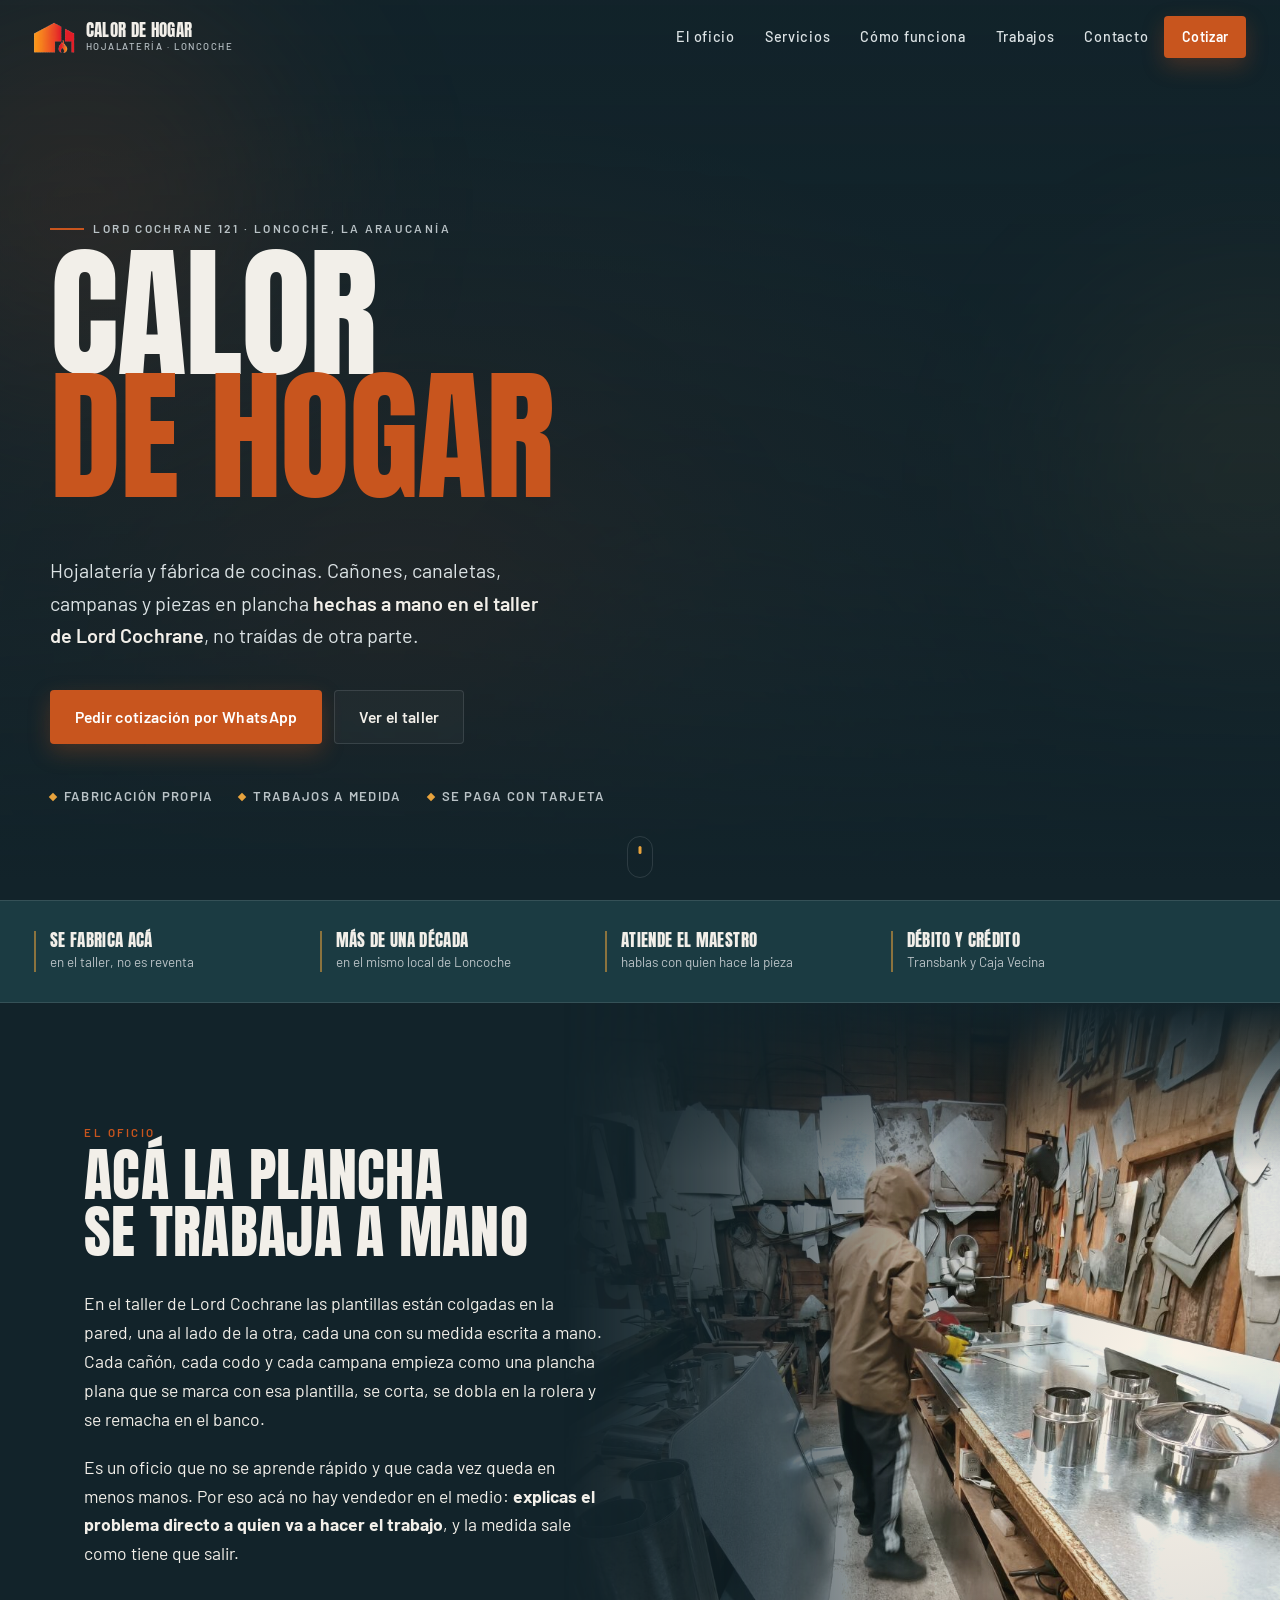
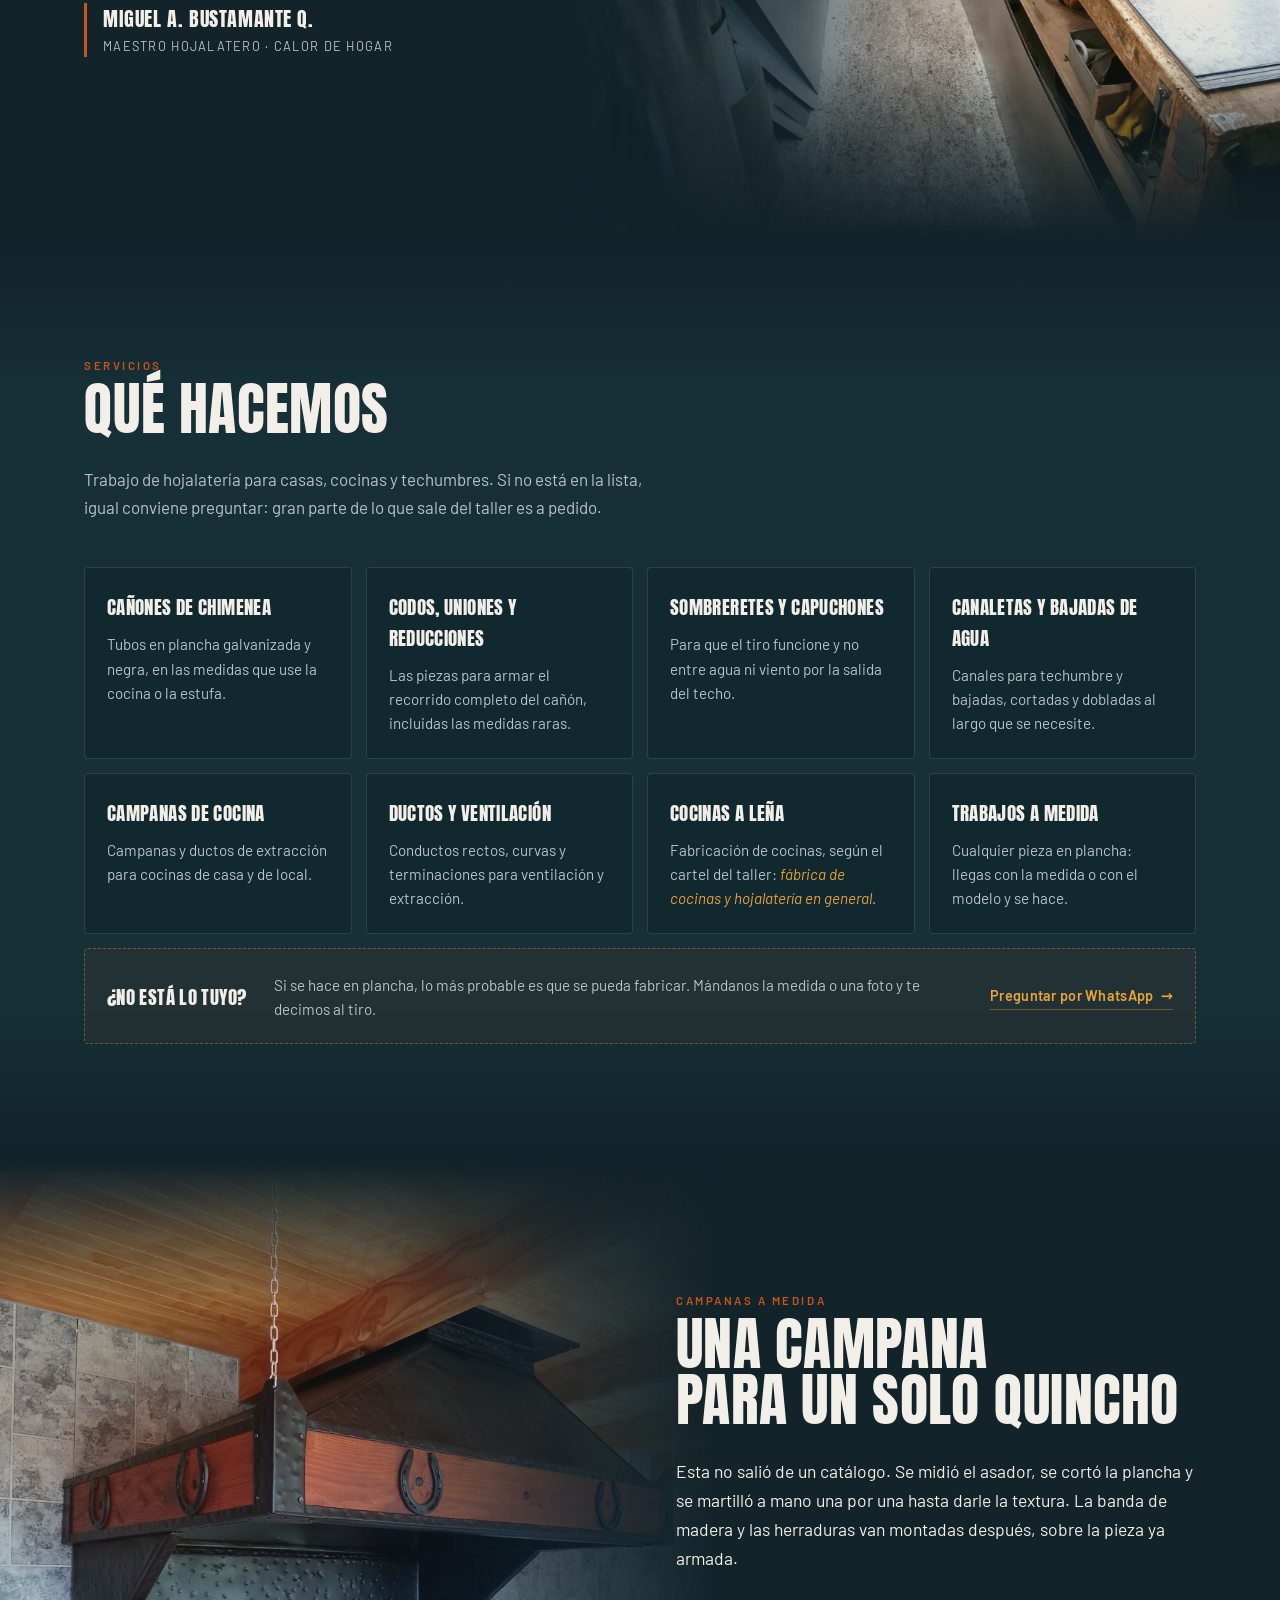
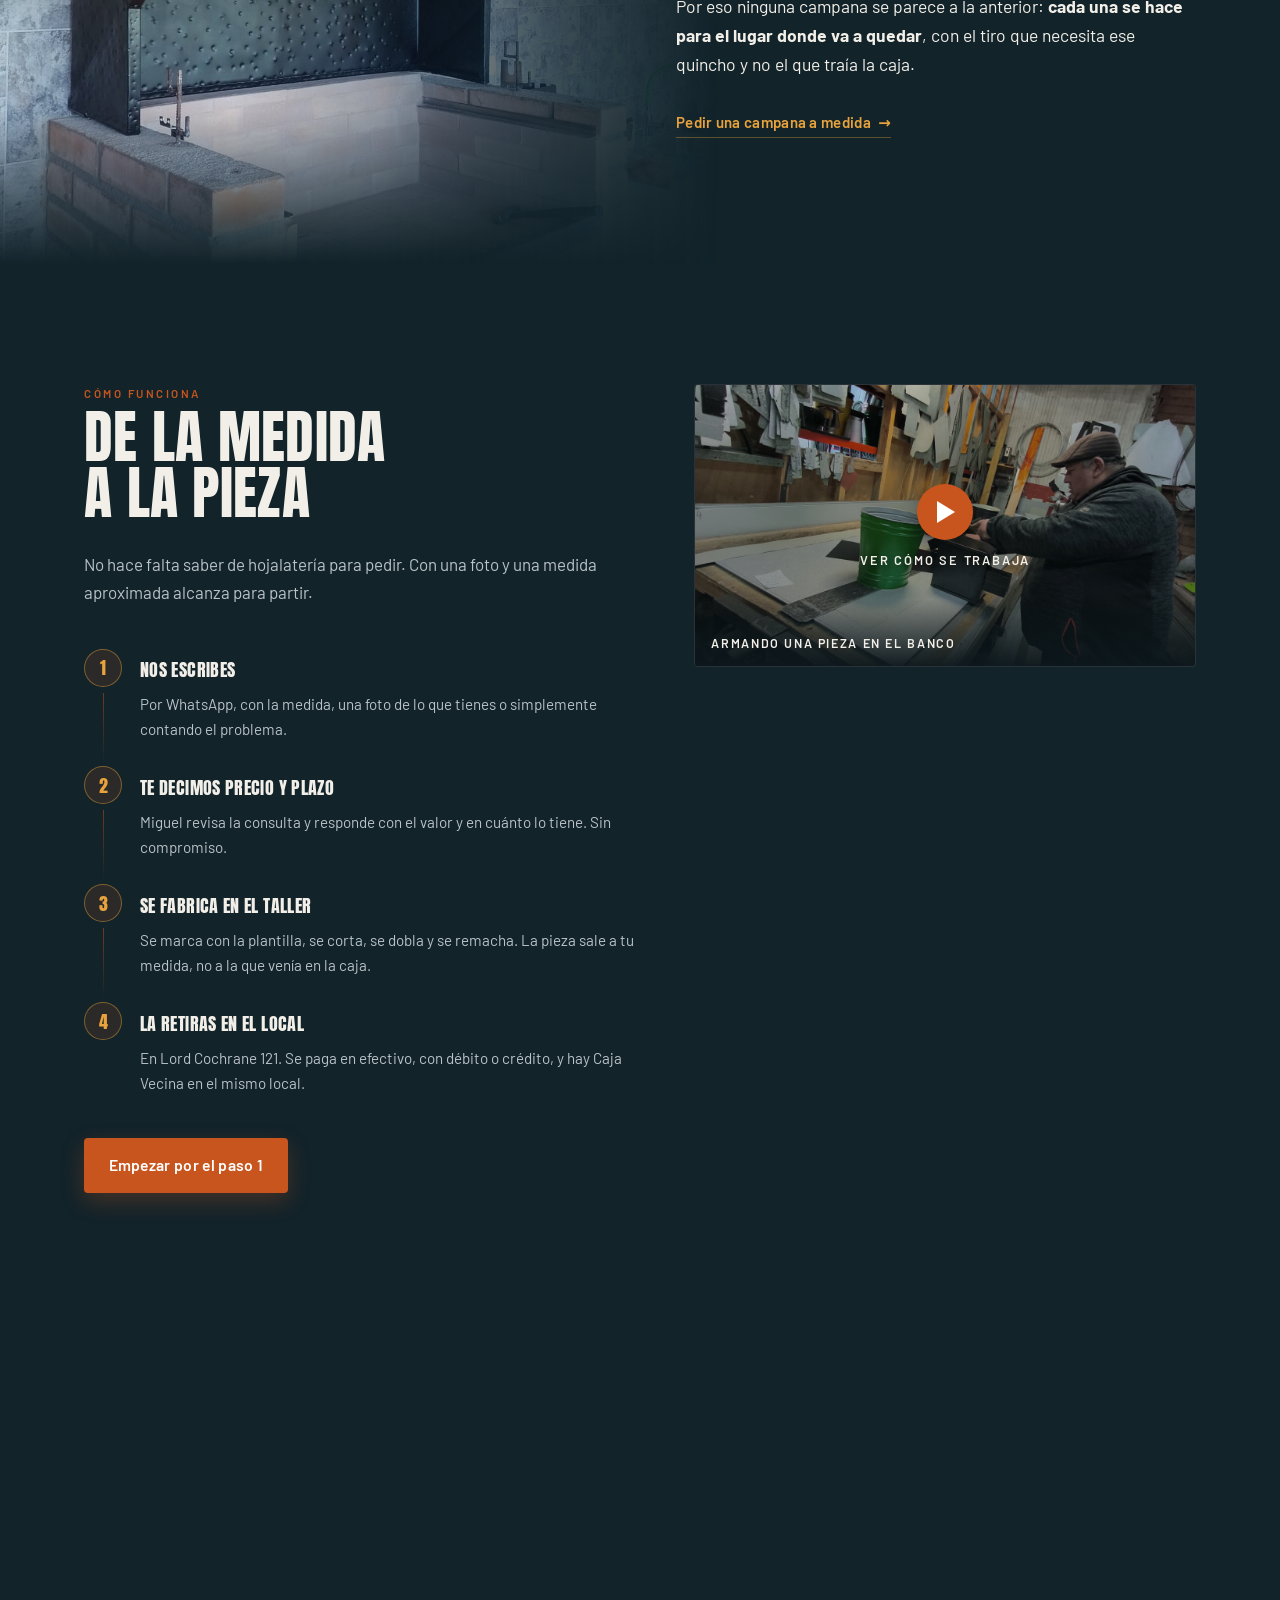
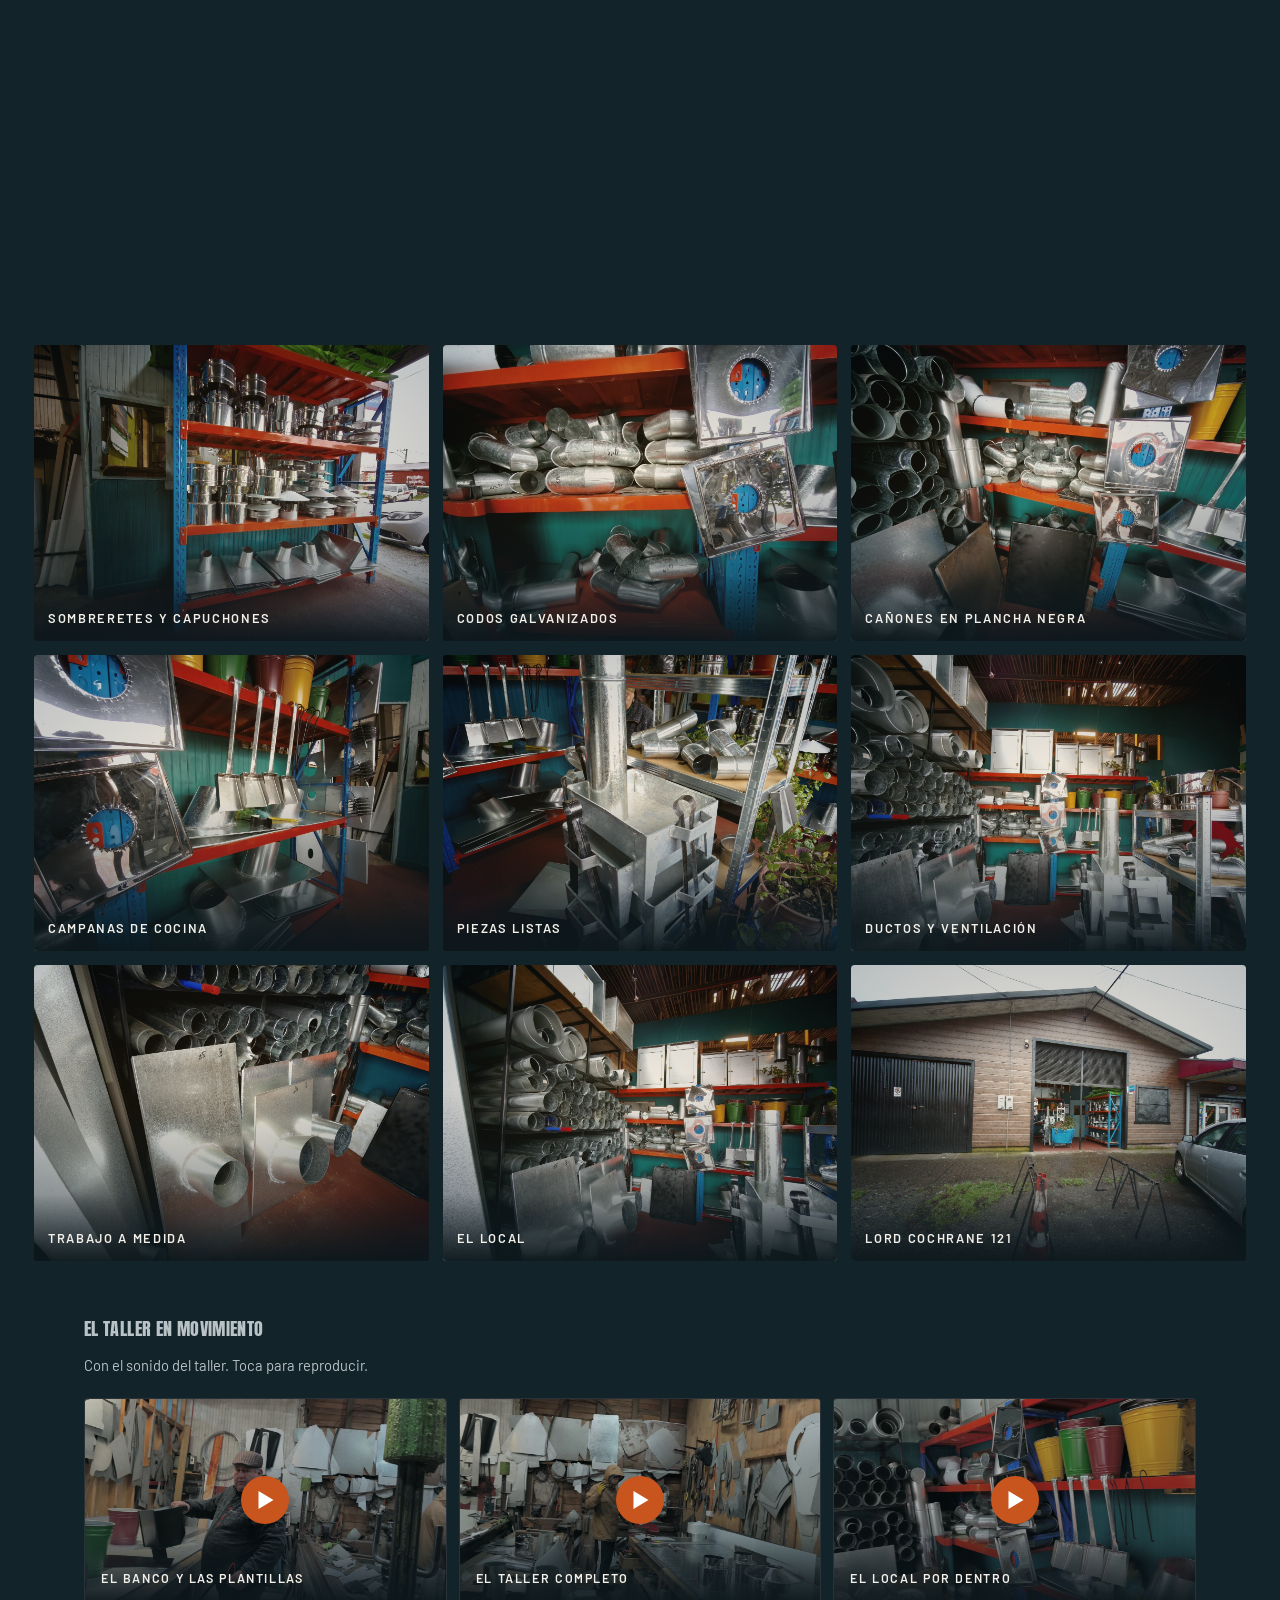
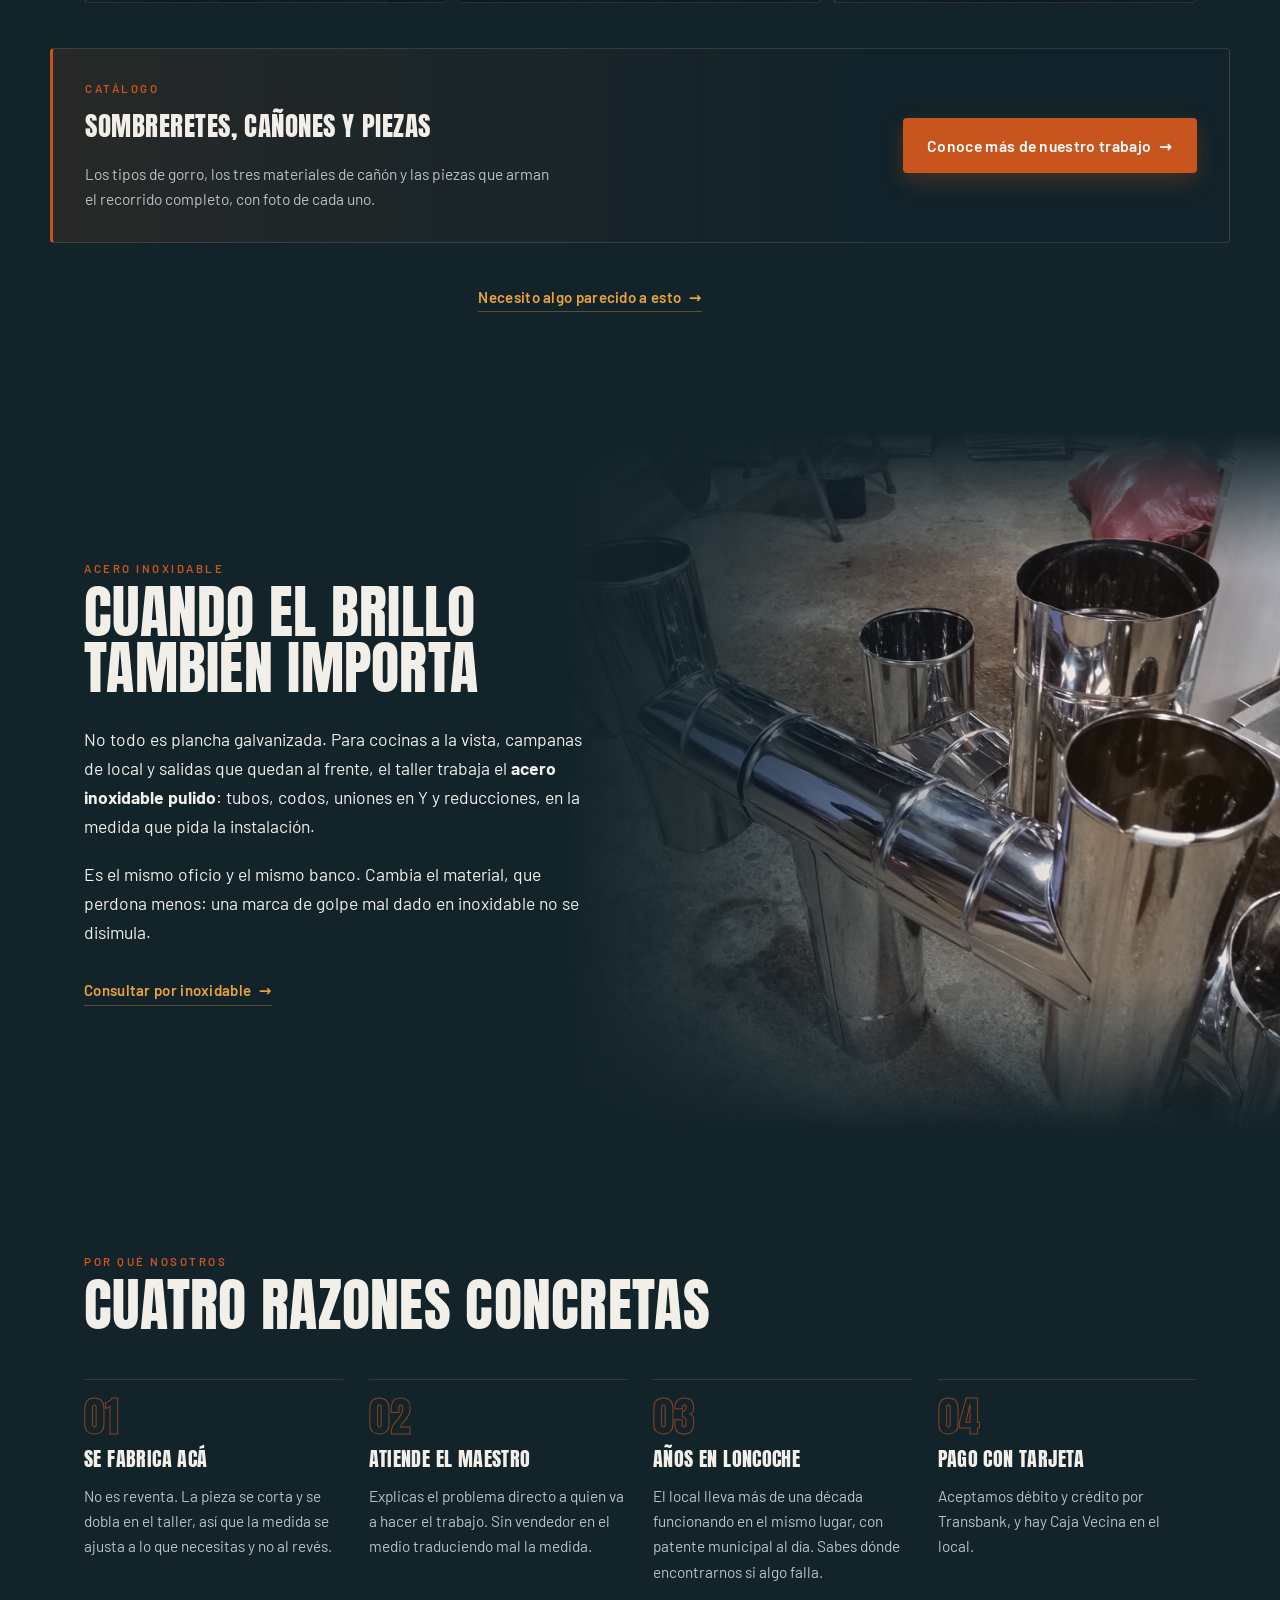
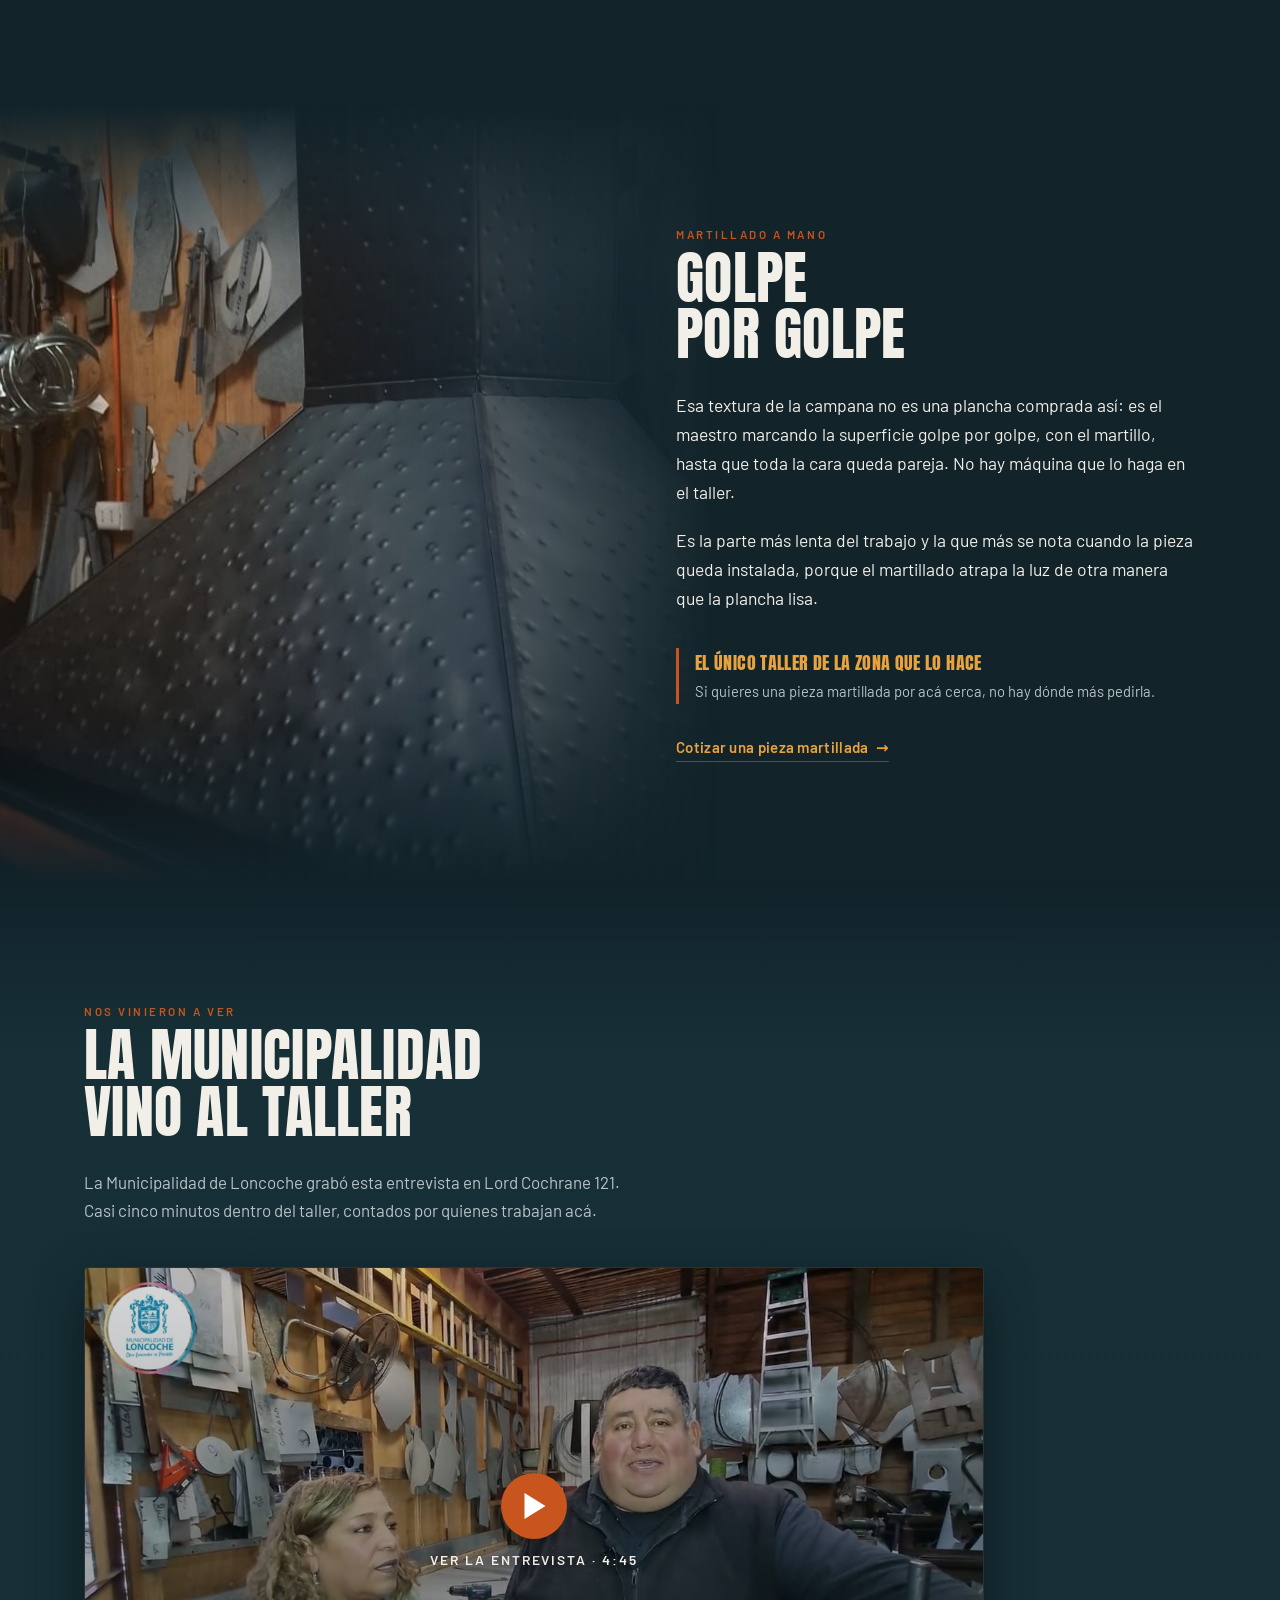
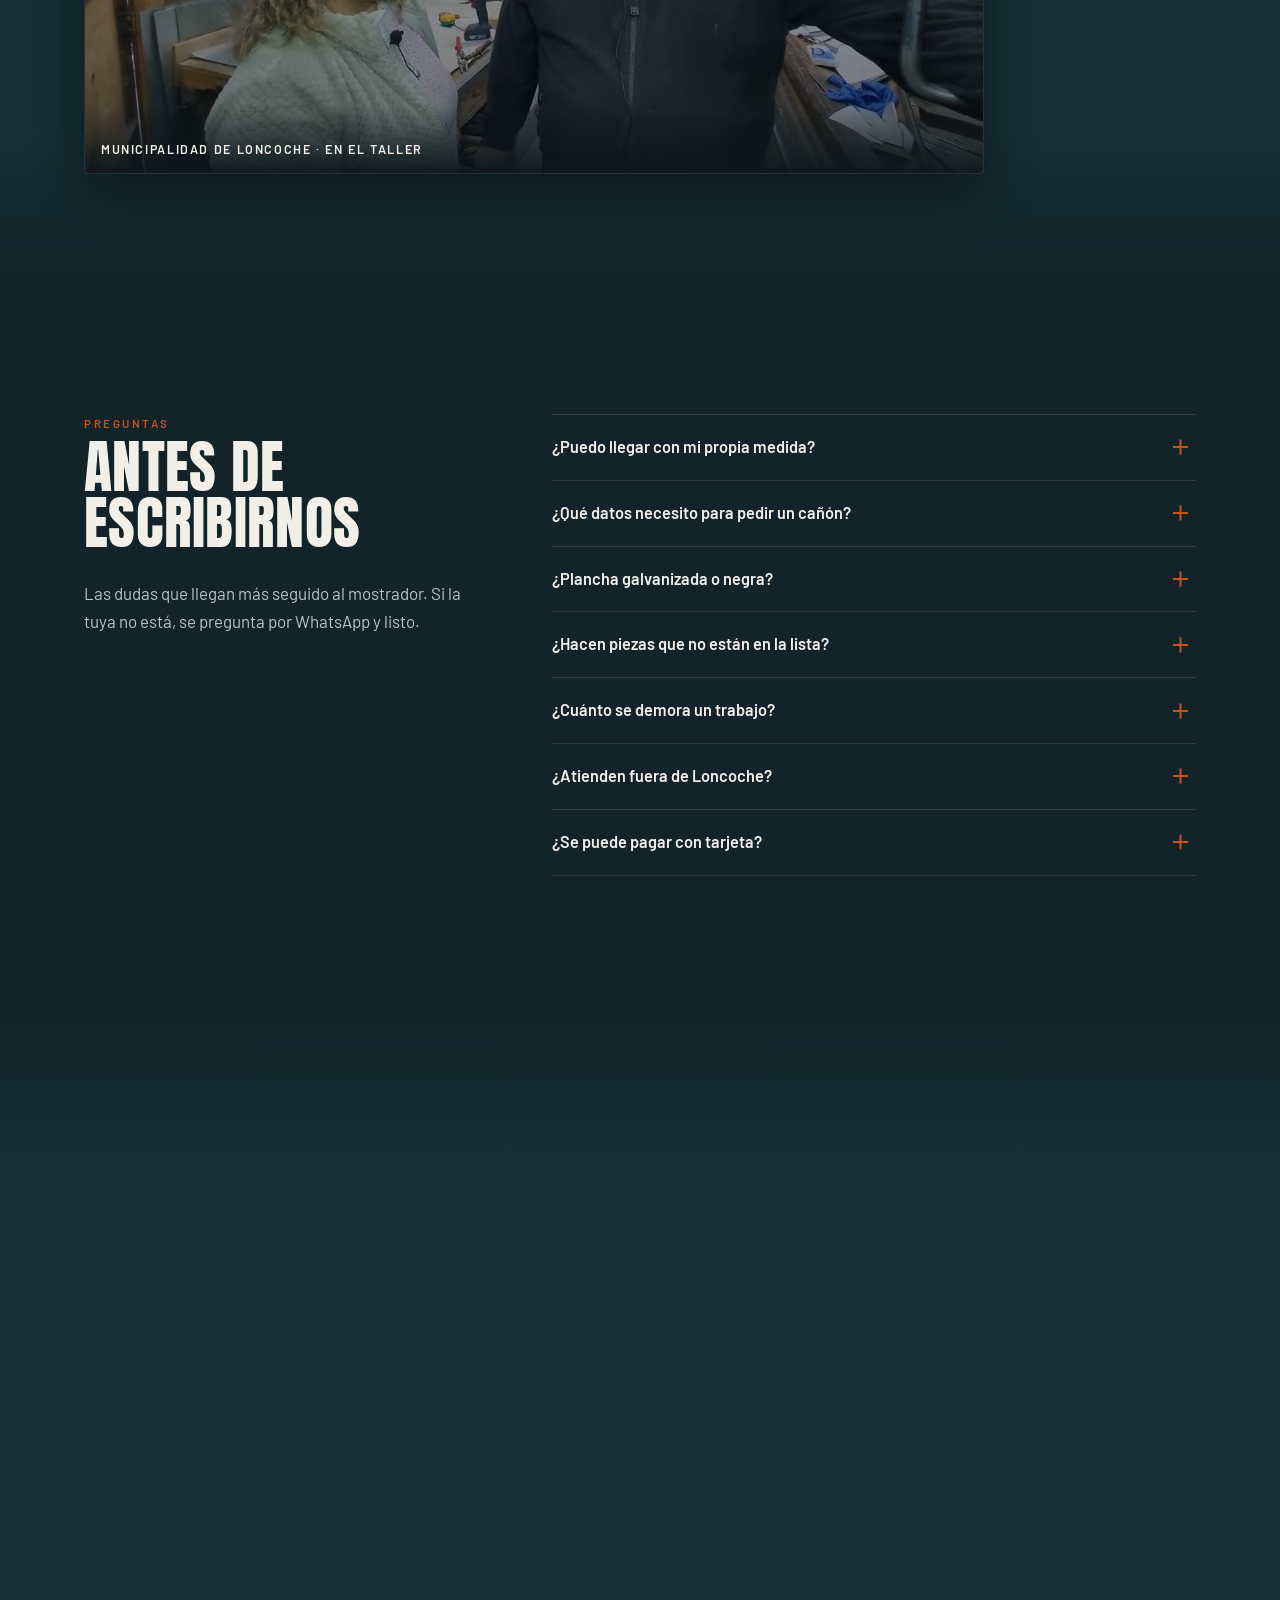
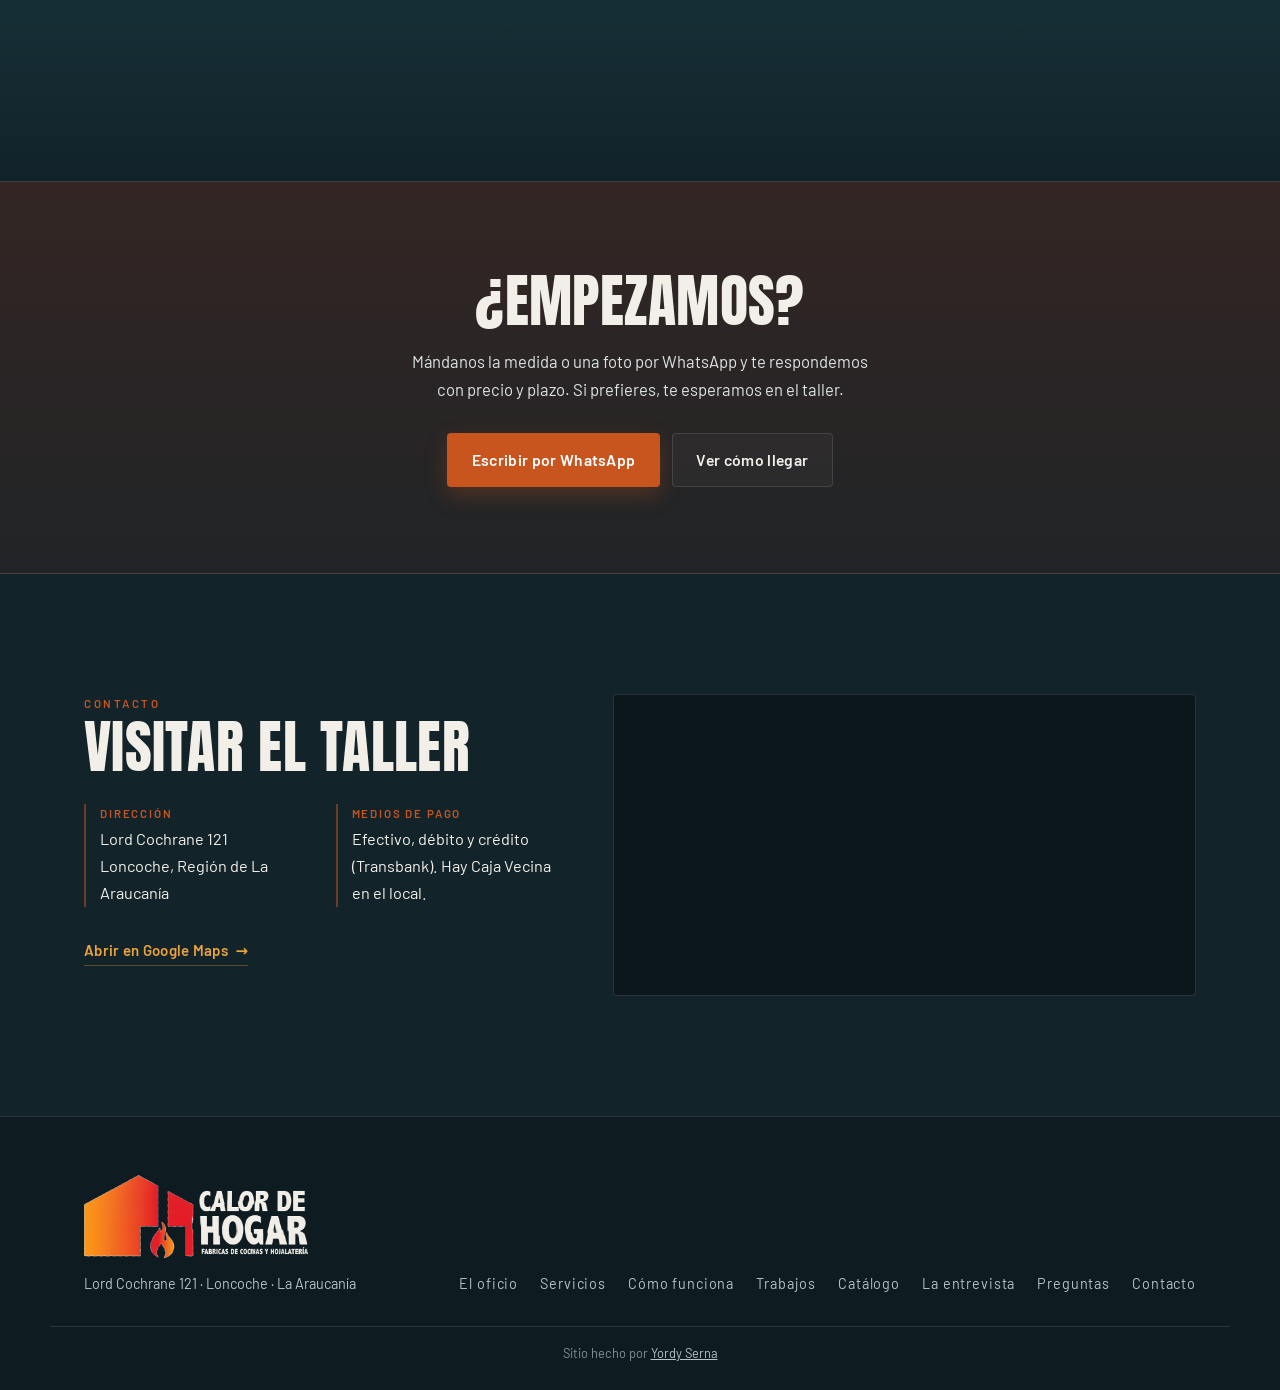
==== commit 04f84f3f: "Agrega catalogo.html con el material nuevo Segunda página, con la misma paleta y las mismas fuentes:" ====
--- a/index.html
+++ b/index.html
@@ -112,6 +112,7 @@
   <a href="#servicios">Servicios</a>
   <a href="#proceso">Cómo funciona</a>
   <a href="#trabajos">Trabajos</a>
+  <a href="catalogo.html">Catálogo</a>
   <a href="#porque">Por qué nosotros</a>
   <a href="#entrevista">La entrevista</a>
   <a href="#faq">Preguntas</a>
@@ -544,6 +545,22 @@
     </div>
   </div>
 
+  <!-- Puerta al catálogo. Va acá, justo después de la galería, porque es
+       el punto donde el visitante ya vio el trabajo y quiere ver qué más
+       hacen. Es un enlace normal: funciona sin JavaScript. -->
+  <div class="contenedor puerta rev">
+    <div class="puerta__txt">
+      <p class="puerta__ojo">Catálogo</p>
+      <h3>Sombreretes, cañones y piezas</h3>
+      <p>Los tipos de gorro, los tres materiales de cañón y las piezas que arman
+         el recorrido completo, con foto de cada uno.</p>
+    </div>
+    <a class="btn btn--sol" href="catalogo.html">
+      Conoce más de nuestro trabajo
+      <span aria-hidden="true">→</span>
+    </a>
+  </div>
+
   <p class="contenedor micro micro--centro rev">
     <a class="micro__link" href="#cotiza"
        data-wa data-wa-msg="Hola, vi las fotos del taller en la página y necesito algo parecido a lo que sale ahí. Les explico:">
@@ -950,6 +967,7 @@
       <a href="#servicios">Servicios</a>
       <a href="#proceso">Cómo funciona</a>
       <a href="#trabajos">Trabajos</a>
+      <a href="catalogo.html">Catálogo</a>
       <a href="#entrevista">La entrevista</a>
       <a href="#faq">Preguntas</a>
       <a href="#contacto">Contacto</a>
--- a/css/estilo.css
+++ b/css/estilo.css
@@ -1511,3 +1511,186 @@
   .galeria__item img{ transition:filter var(--t-rapida); }
   .galeria__item:hover img{ transform:none; }
 }
+
+
+/* ============================================================
+   ============================================================
+   CATÁLOGO (catalogo.html)
+   Comparte paleta, fuentes y componentes con la portada. Solo
+   se agrega lo que esa página necesita de más.
+   ============================================================
+   ============================================================ */
+
+/* ------------------------------------------------------------
+   Puerta al catálogo, en la portada
+   ------------------------------------------------------------ */
+.puerta{
+  margin-top:2.6em;
+  display:flex; flex-direction:column; gap:20px;
+  align-items:flex-start;
+  border:1px solid var(--borde);
+  border-left:3px solid var(--oxido);
+  border-radius:var(--radio);
+  background:
+    linear-gradient(to right, rgba(200,85,30,.12), rgba(200,85,30,0) 70%),
+    rgba(18,35,42,.55);
+  padding:26px 24px;
+  transition:border-color var(--t-rapida), background var(--t-rapida);
+}
+.puerta:hover{ border-color:rgba(232,163,61,.4); }
+.puerta__ojo{
+  font-size:.72rem; letter-spacing:.22em; text-transform:uppercase;
+  font-weight:600; color:var(--oxido); margin:0 0 .5em;
+}
+.puerta__txt h3{
+  font-family:"Anton",sans-serif;
+  font-weight:400;
+  font-size:clamp(1.3rem,4.4vw,1.7rem);
+  text-transform:uppercase;
+  letter-spacing:.02em;
+  margin:0 0 .45em;
+}
+.puerta__txt p:last-child{ margin:0; color:var(--zinc); font-size:.97rem; max-width:52ch; }
+.puerta .btn{ flex:none; }
+
+@media (min-width:820px){
+  .puerta{
+    flex-direction:row; align-items:center; justify-content:space-between;
+    gap:38px; padding:30px 32px;
+  }
+}
+
+/* La portada del catálogo es más baja que la principal: es una
+   página de consulta, no la primera impresión del negocio. */
+.portada--catalogo{
+  min-height:auto;
+  padding-block:130px 70px;
+}
+@media (min-width:900px){
+  .portada--catalogo{ padding-block:170px 90px; }
+}
+
+/* El video nuevo viene de WhatsApp y es de baja resolución (392 px de
+   ancho). Estirado a pantalla completa se notaría, así que va con más
+   desenfoque que el de la portada principal: a este tamaño el grano
+   desaparece y queda solo el movimiento. */
+.portada--catalogo .portada__video{
+  filter:blur(16px) saturate(.8) brightness(.5);
+  transform:scale(1.2);
+}
+
+.volver{
+  color:var(--zinc);
+  text-decoration:none;
+  border-bottom:1px solid rgba(232,163,61,.4);
+  transition:color var(--t-rapida), border-color var(--t-rapida);
+}
+.volver:hover{ color:var(--ambar); border-color:var(--ambar); }
+.ojo .volver{ letter-spacing:.06em; }
+
+
+/* ------------------------------------------------------------
+   Aviso de medidas — lo primero que lee quien llega al catálogo
+   ------------------------------------------------------------ */
+.aviso{ padding-block:clamp(30px,5vw,46px); }
+.aviso__caja{
+  border:1px solid rgba(232,163,61,.3);
+  border-left:3px solid var(--oxido);
+  border-radius:var(--radio);
+  background:rgba(200,85,30,.07);
+  padding:22px 24px;
+}
+.aviso__titulo{
+  font-family:"Anton",sans-serif;
+  font-size:1.16rem;
+  text-transform:uppercase;
+  letter-spacing:.02em;
+  color:var(--ambar);
+  margin:0 0 .5em;
+}
+.aviso__caja p:last-child{ margin:0; color:#DCE3E5; }
+
+
+/* ------------------------------------------------------------
+   Fichas de producto
+   Las fotos vienen verticales (900×1600), así que la ficha se
+   arma en vertical: foto arriba, texto abajo. En pantallas
+   grandes van de a tres por fila.
+   ------------------------------------------------------------ */
+.catalogo--alt{
+  background:linear-gradient(to bottom, transparent, rgba(27,59,66,.5) 15%, rgba(27,59,66,.5) 85%, transparent);
+}
+
+.fichas{
+  list-style:none; margin:2.8em 0 0; padding:0;
+  display:grid; gap:18px;
+}
+
+.ficha{
+  display:flex; flex-direction:column;
+  background:rgba(18,35,42,.55);
+  border:1px solid var(--borde);
+  border-radius:var(--radio);
+  overflow:hidden;
+  transition:border-color var(--t-rapida), transform var(--t-rapida), background var(--t-rapida);
+}
+.ficha:hover{
+  border-color:rgba(232,163,61,.42);
+  background:rgba(18,35,42,.8);
+  transform:translateY(-3px);
+}
+
+.ficha__foto{
+  margin:0;
+  overflow:hidden;
+  background:#0C171C;
+  position:relative;
+}
+.ficha__foto img{
+  width:100%;
+  aspect-ratio:4/5;
+  object-fit:cover;
+  /* mismo tratamiento de color que el resto del sitio, para que las
+     fotos de WhatsApp no desentonen con las del taller */
+  filter:saturate(.88) contrast(1.05) brightness(1.02);
+  transition:transform .8s cubic-bezier(.22,.61,.36,1), filter var(--t-rapida);
+}
+.ficha:hover .ficha__foto img{
+  transform:scale(1.05);
+  filter:saturate(1) contrast(1) brightness(1.06);
+}
+/* velo cálido, igual que en la galería de la portada */
+.ficha__foto::after{
+  content:"";
+  position:absolute; inset:0;
+  pointer-events:none;
+  background:linear-gradient(to top, rgba(18,35,42,.55) 0%, transparent 55%);
+}
+
+.ficha__txt{ padding:20px 20px 22px; }
+.ficha__txt h3{
+  font-family:"Anton",sans-serif;
+  font-weight:400;
+  font-size:1.22rem;
+  text-transform:uppercase;
+  letter-spacing:.02em;
+  margin:0 0 .45em;
+  color:var(--cal);
+}
+.ficha__txt p{ margin:0; color:var(--zinc); font-size:.95rem; line-height:1.6; }
+
+/* el escalonado de entrada, como en las tarjetas de servicios */
+.js .ficha:nth-child(2){ transition-delay:.08s; }
+.js .ficha:nth-child(3){ transition-delay:.16s; }
+.js .ficha:nth-child(4){ transition-delay:.24s; }
+
+.llamado__pie{ margin:1.6em 0 0; font-size:.9rem; }
+
+@media (min-width:640px){
+  .fichas{ grid-template-columns:repeat(2,1fr); }
+}
+@media (min-width:960px){
+  .fichas{ grid-template-columns:repeat(3,1fr); gap:20px; }
+  /* la sección de sombreretes tiene cuatro: cuatro por fila */
+  #sombreretes .fichas{ grid-template-columns:repeat(4,1fr); }
+}
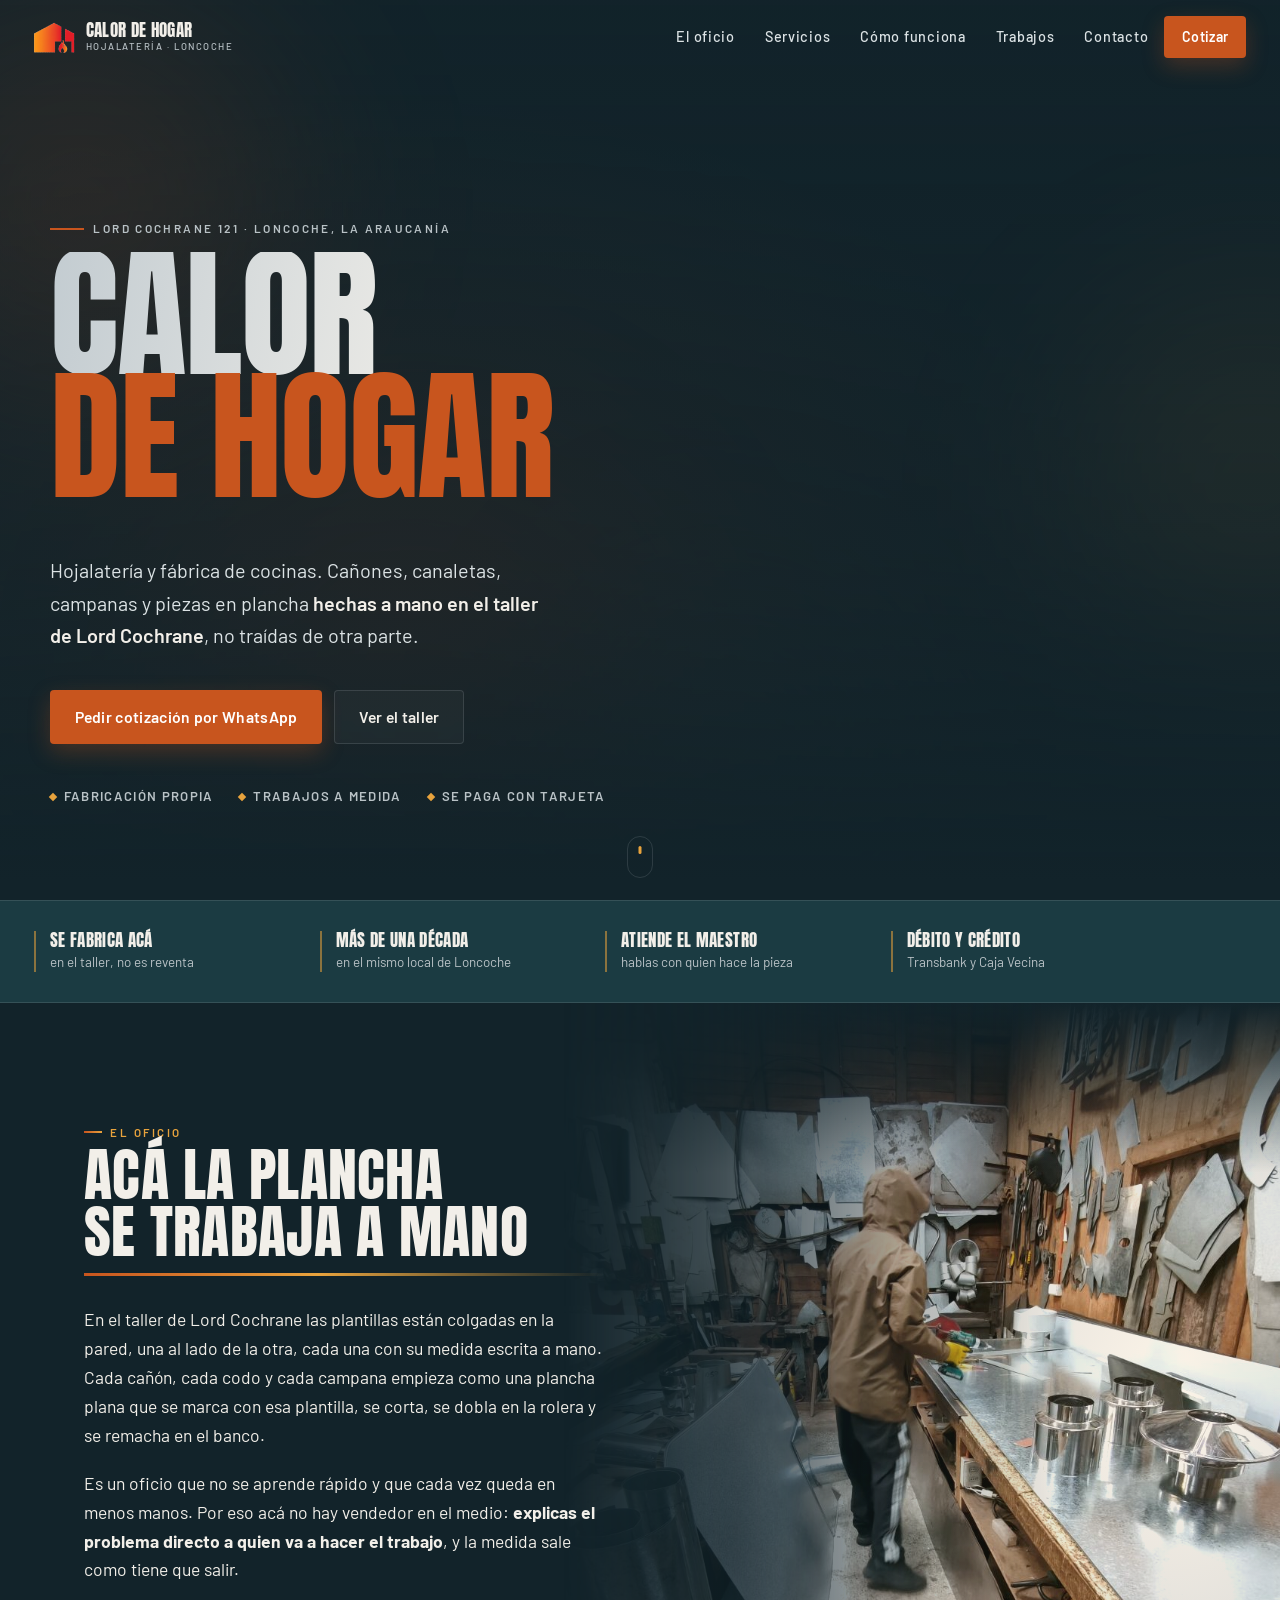
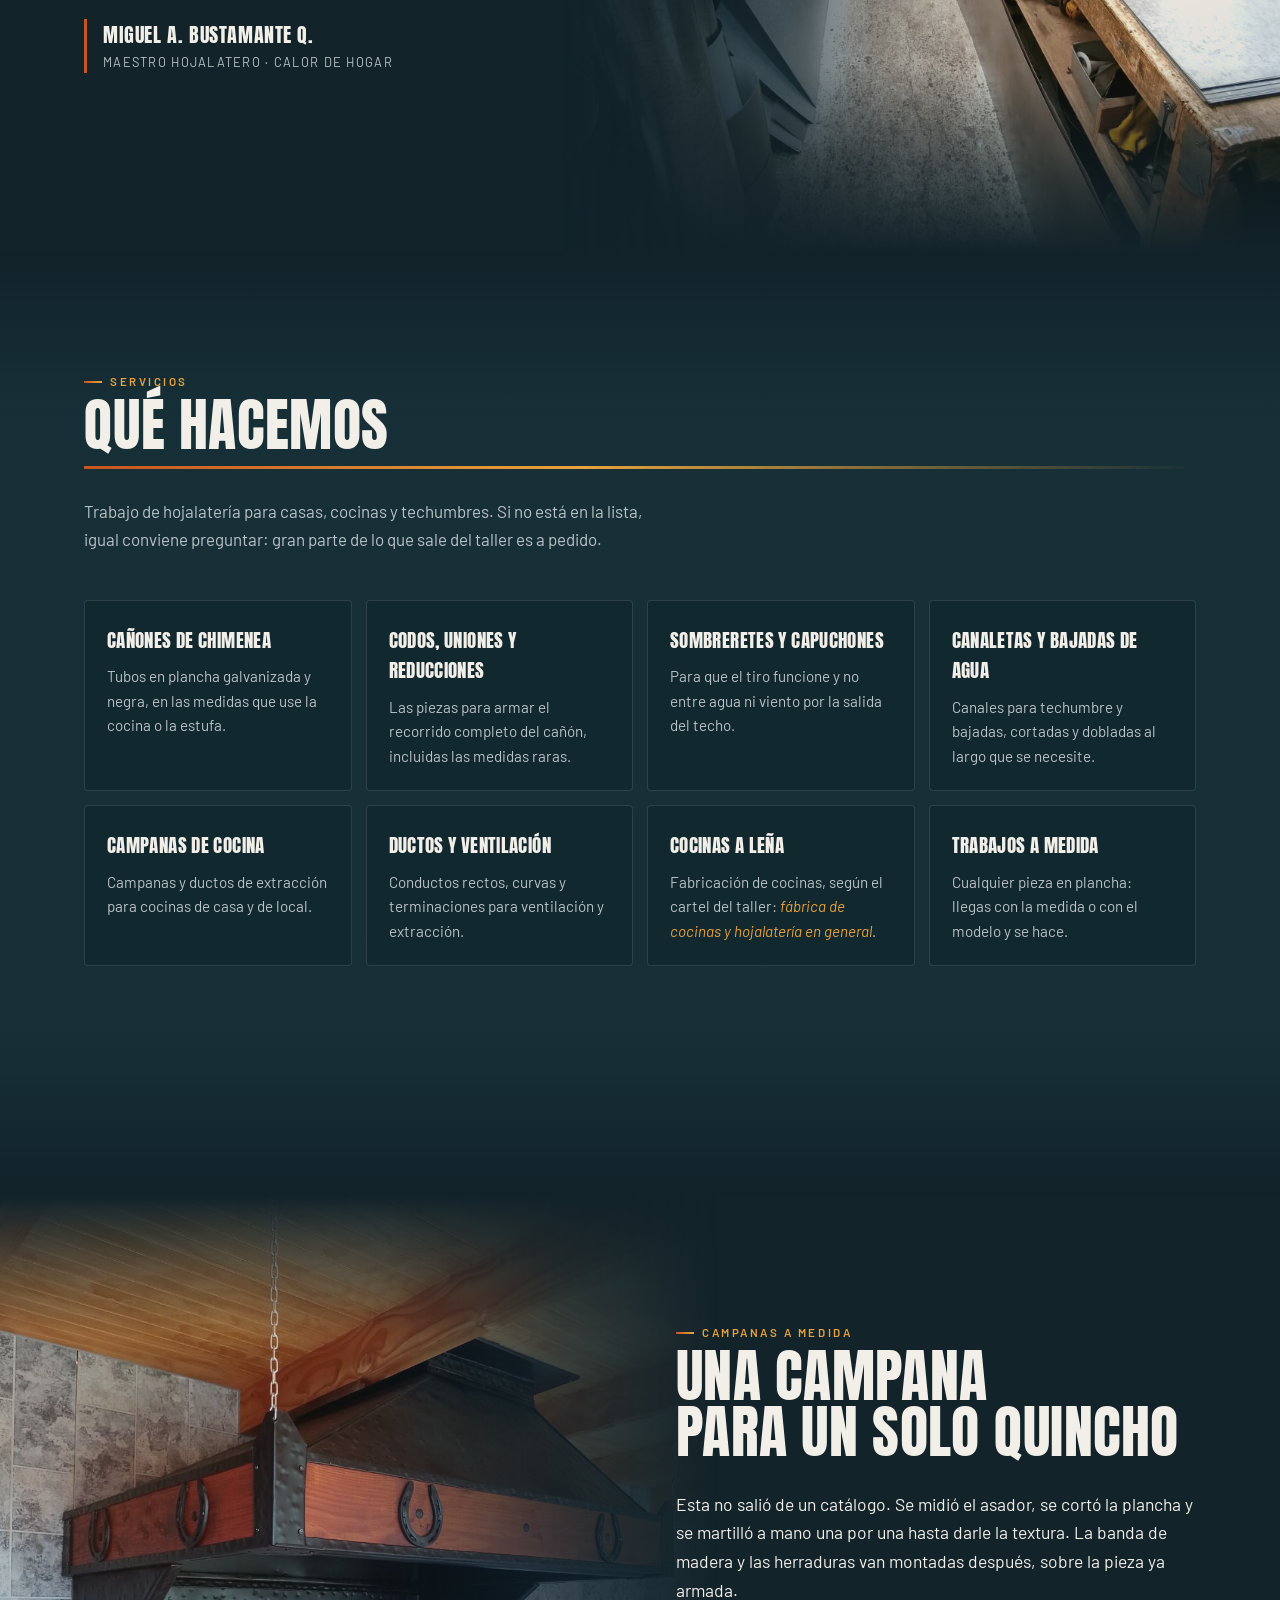
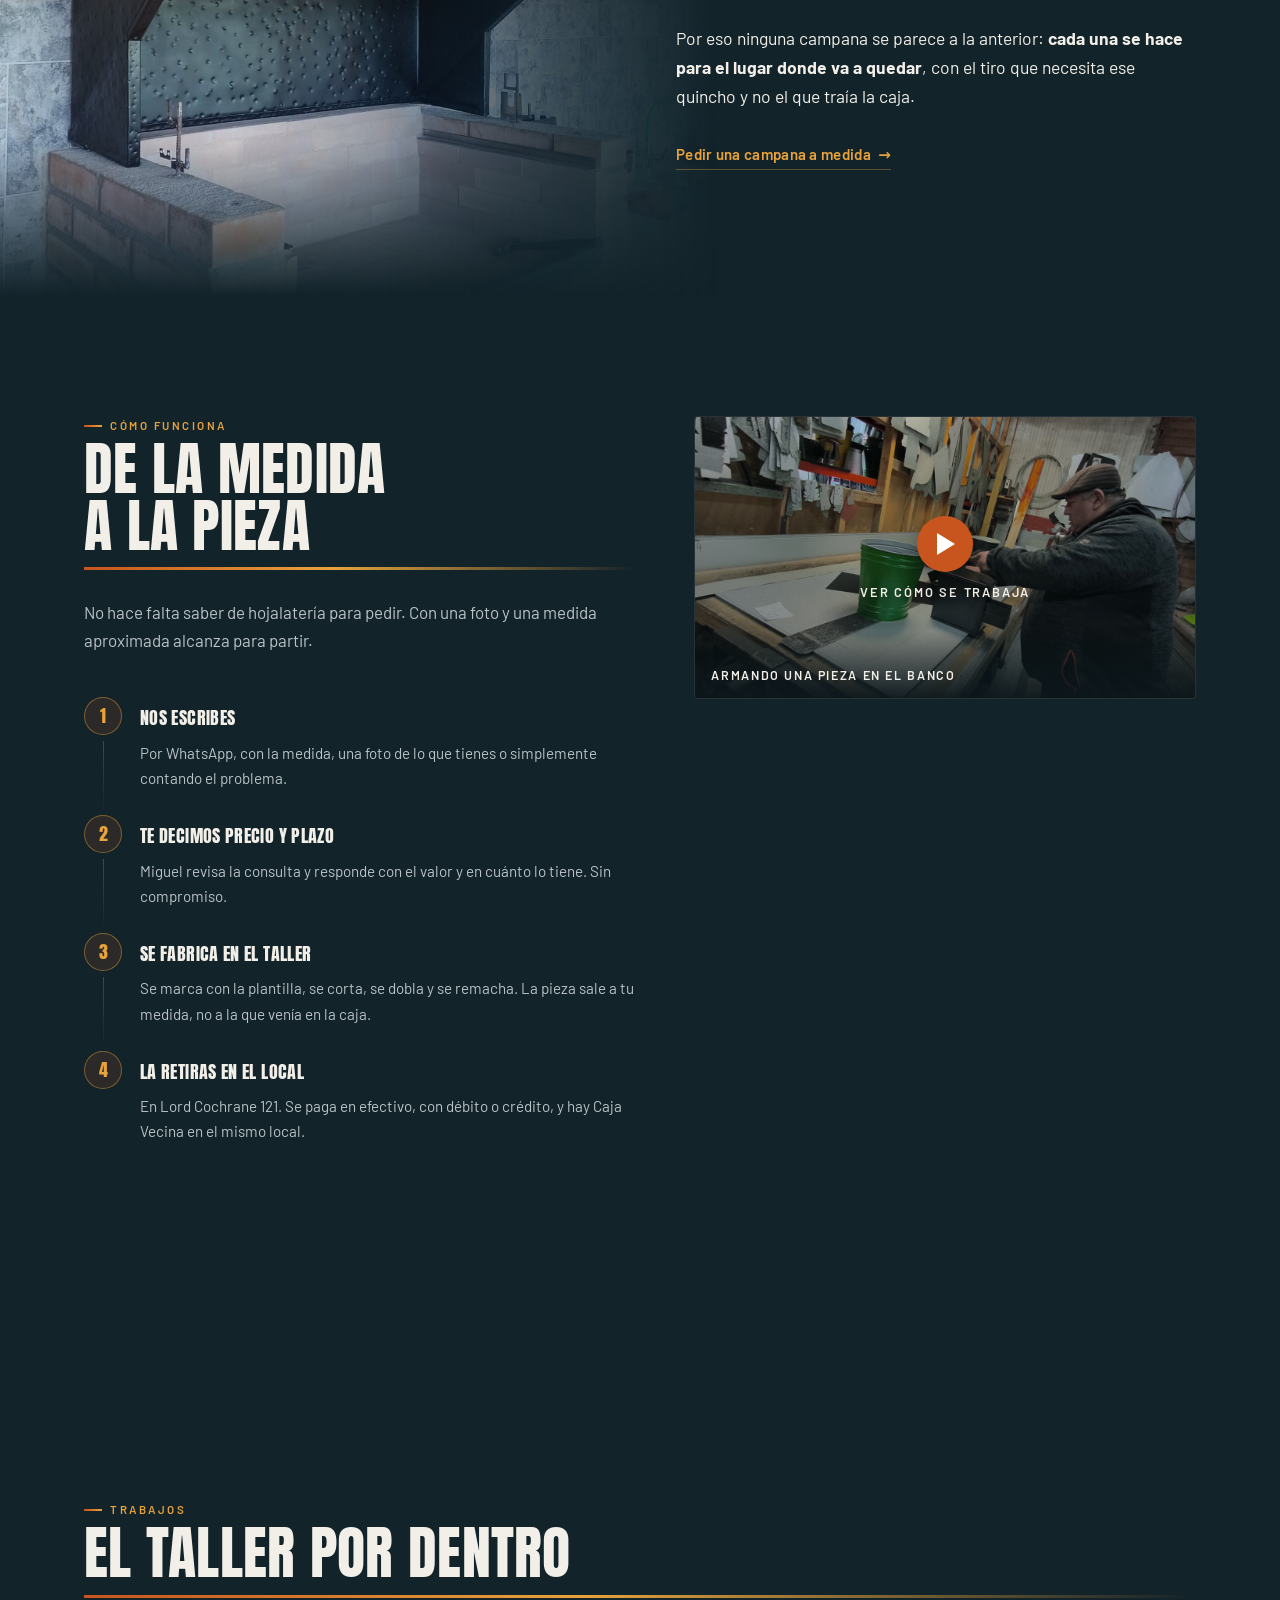
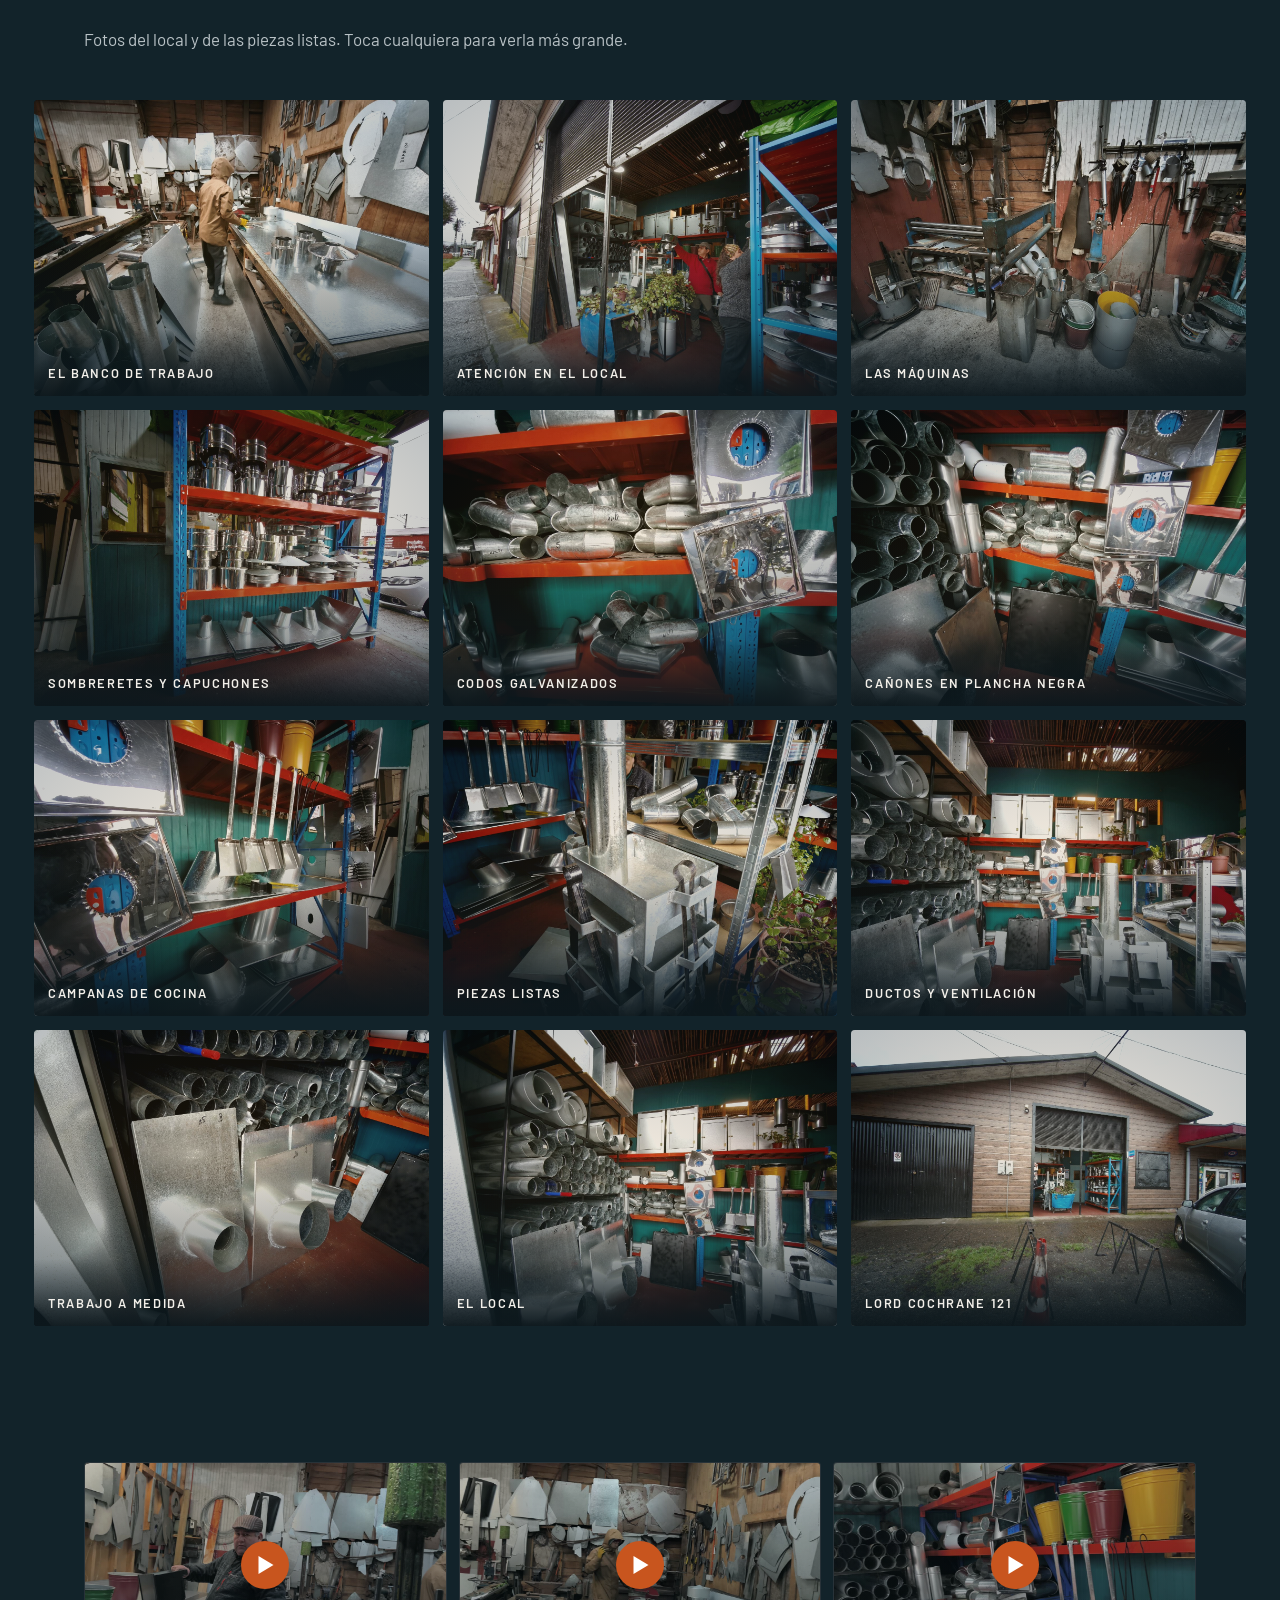
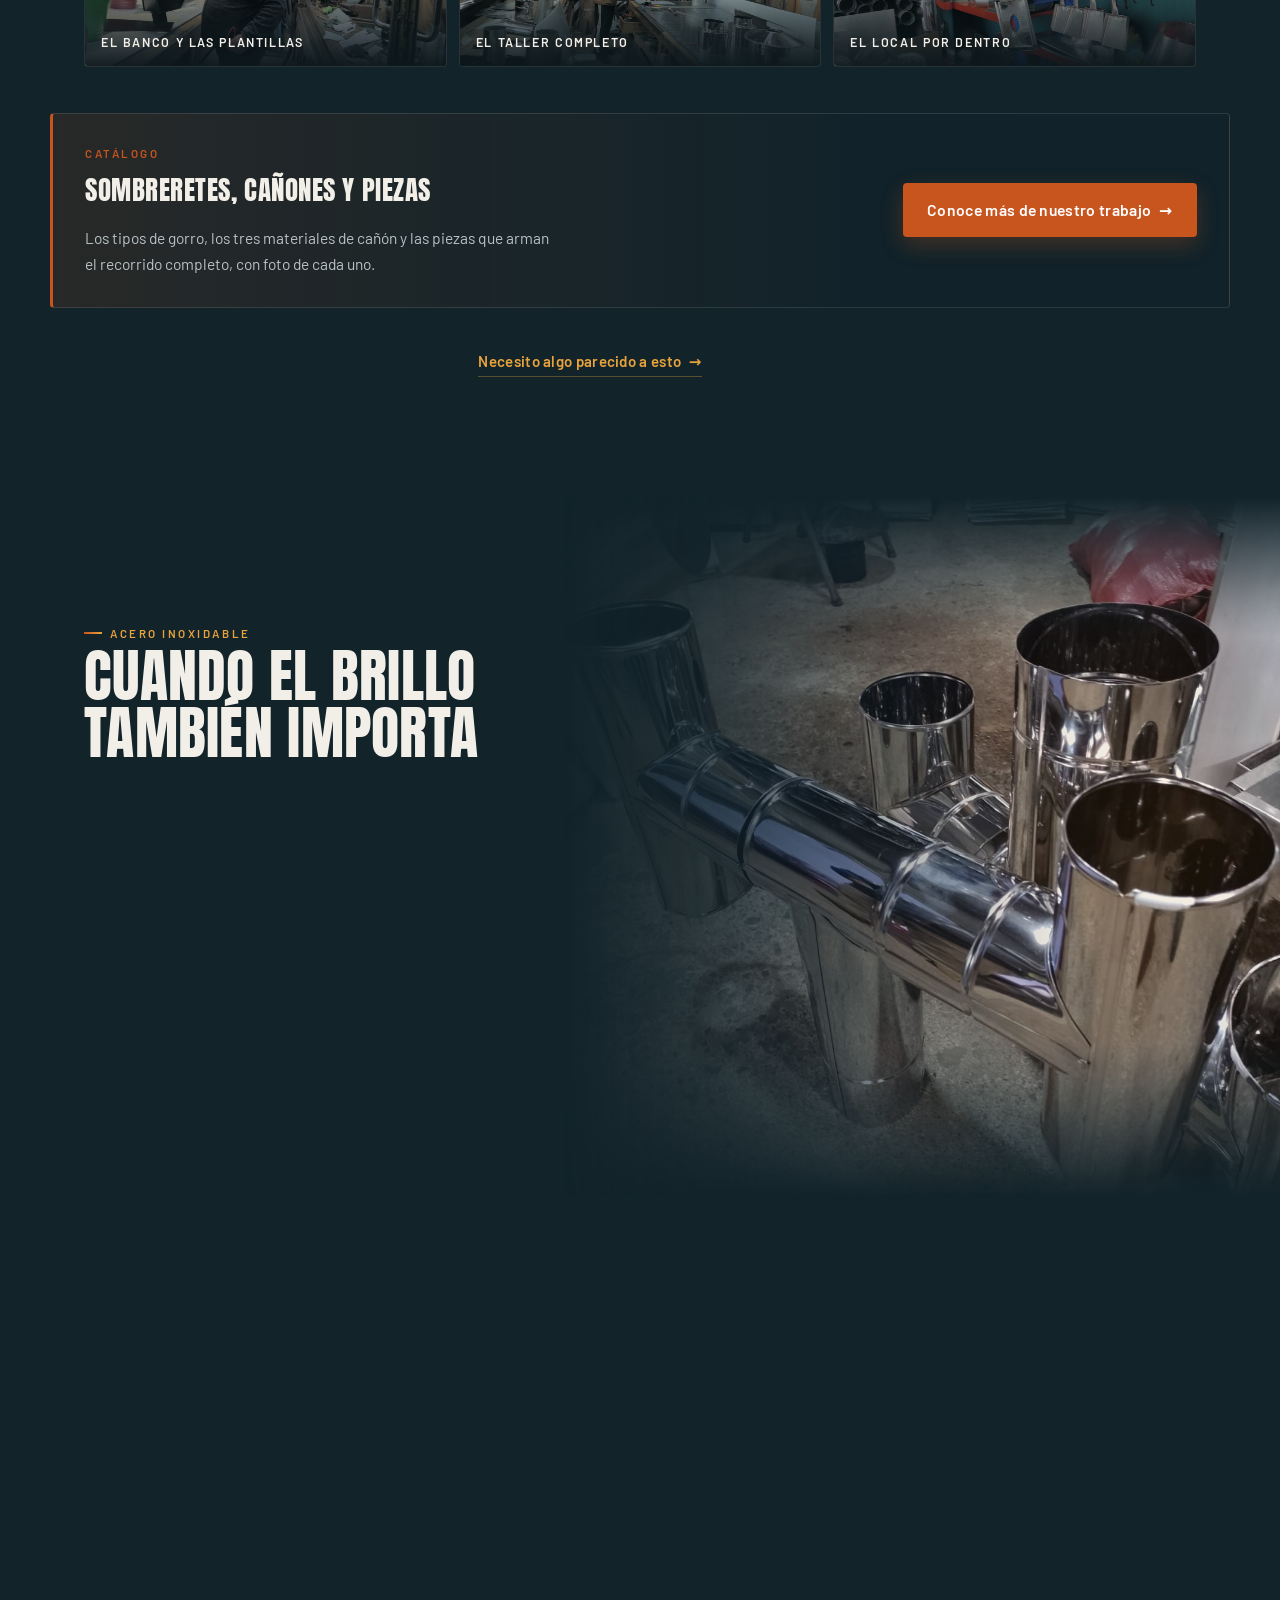
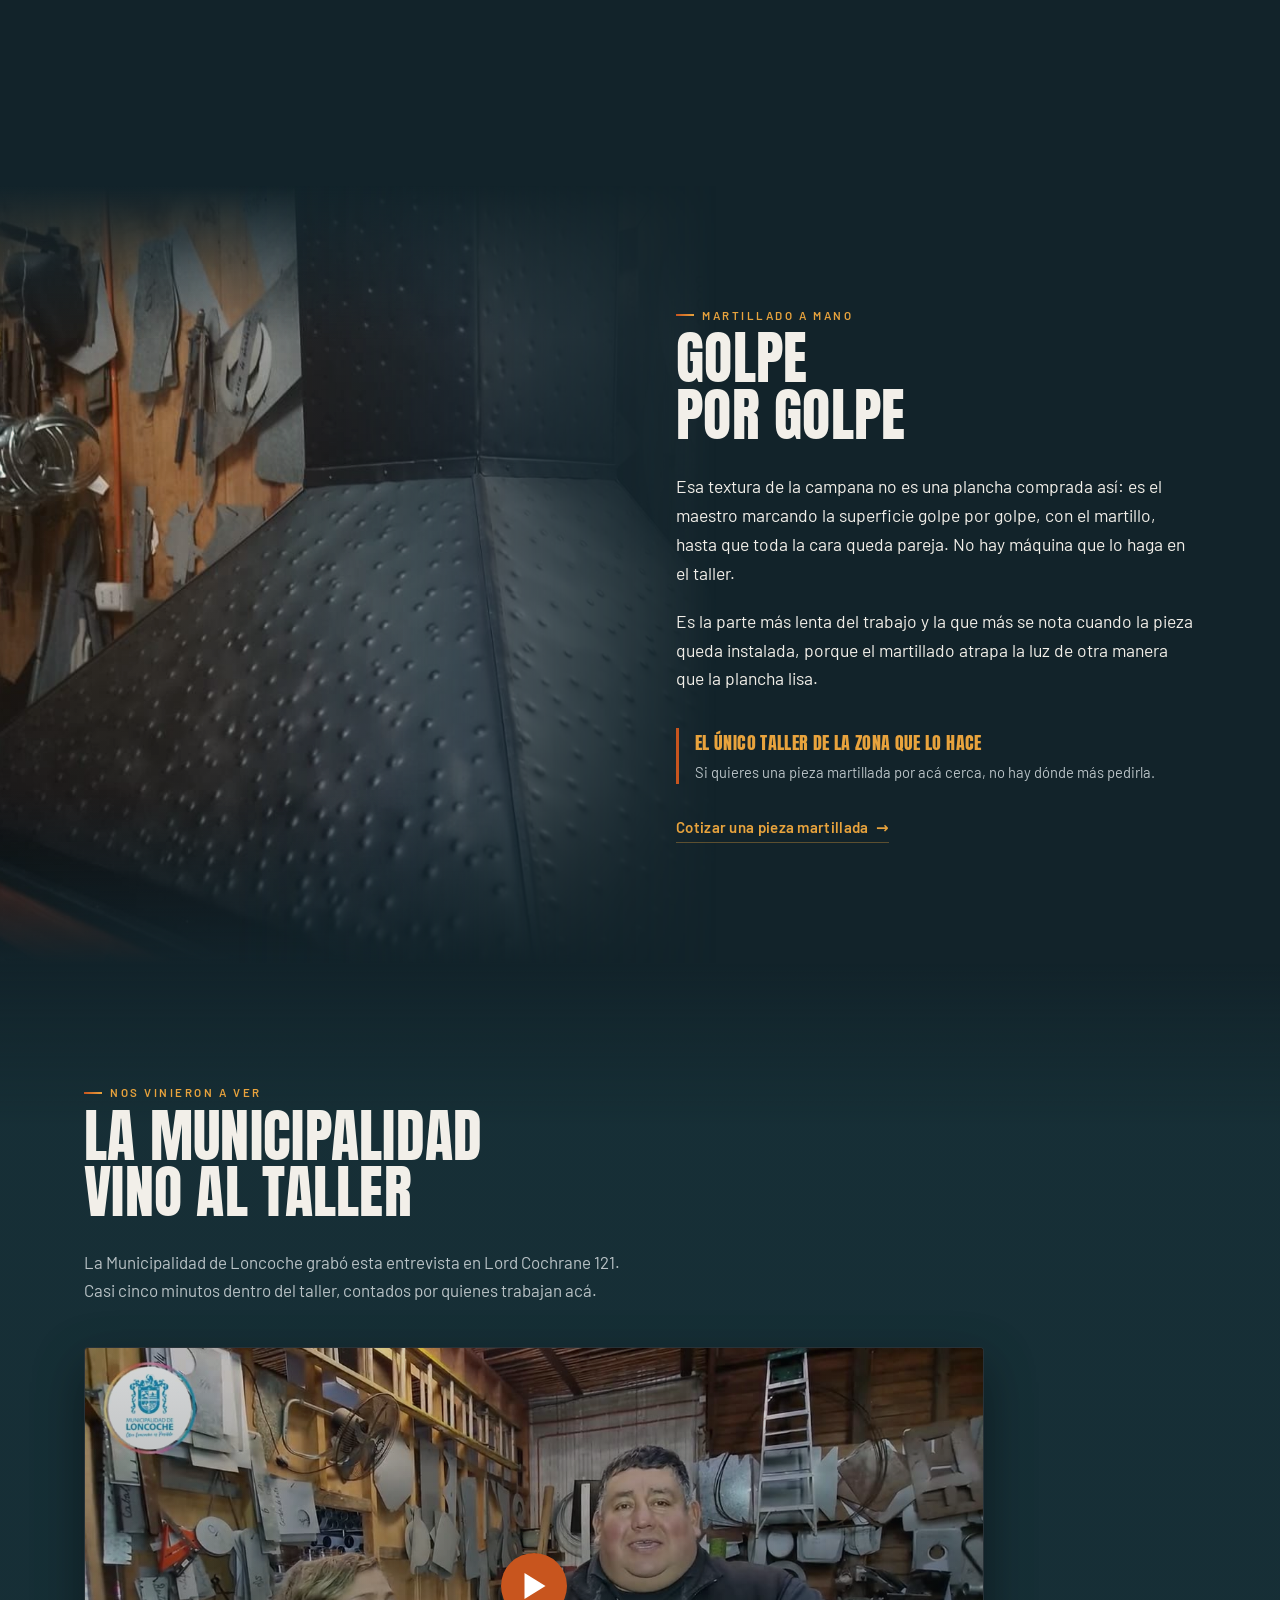
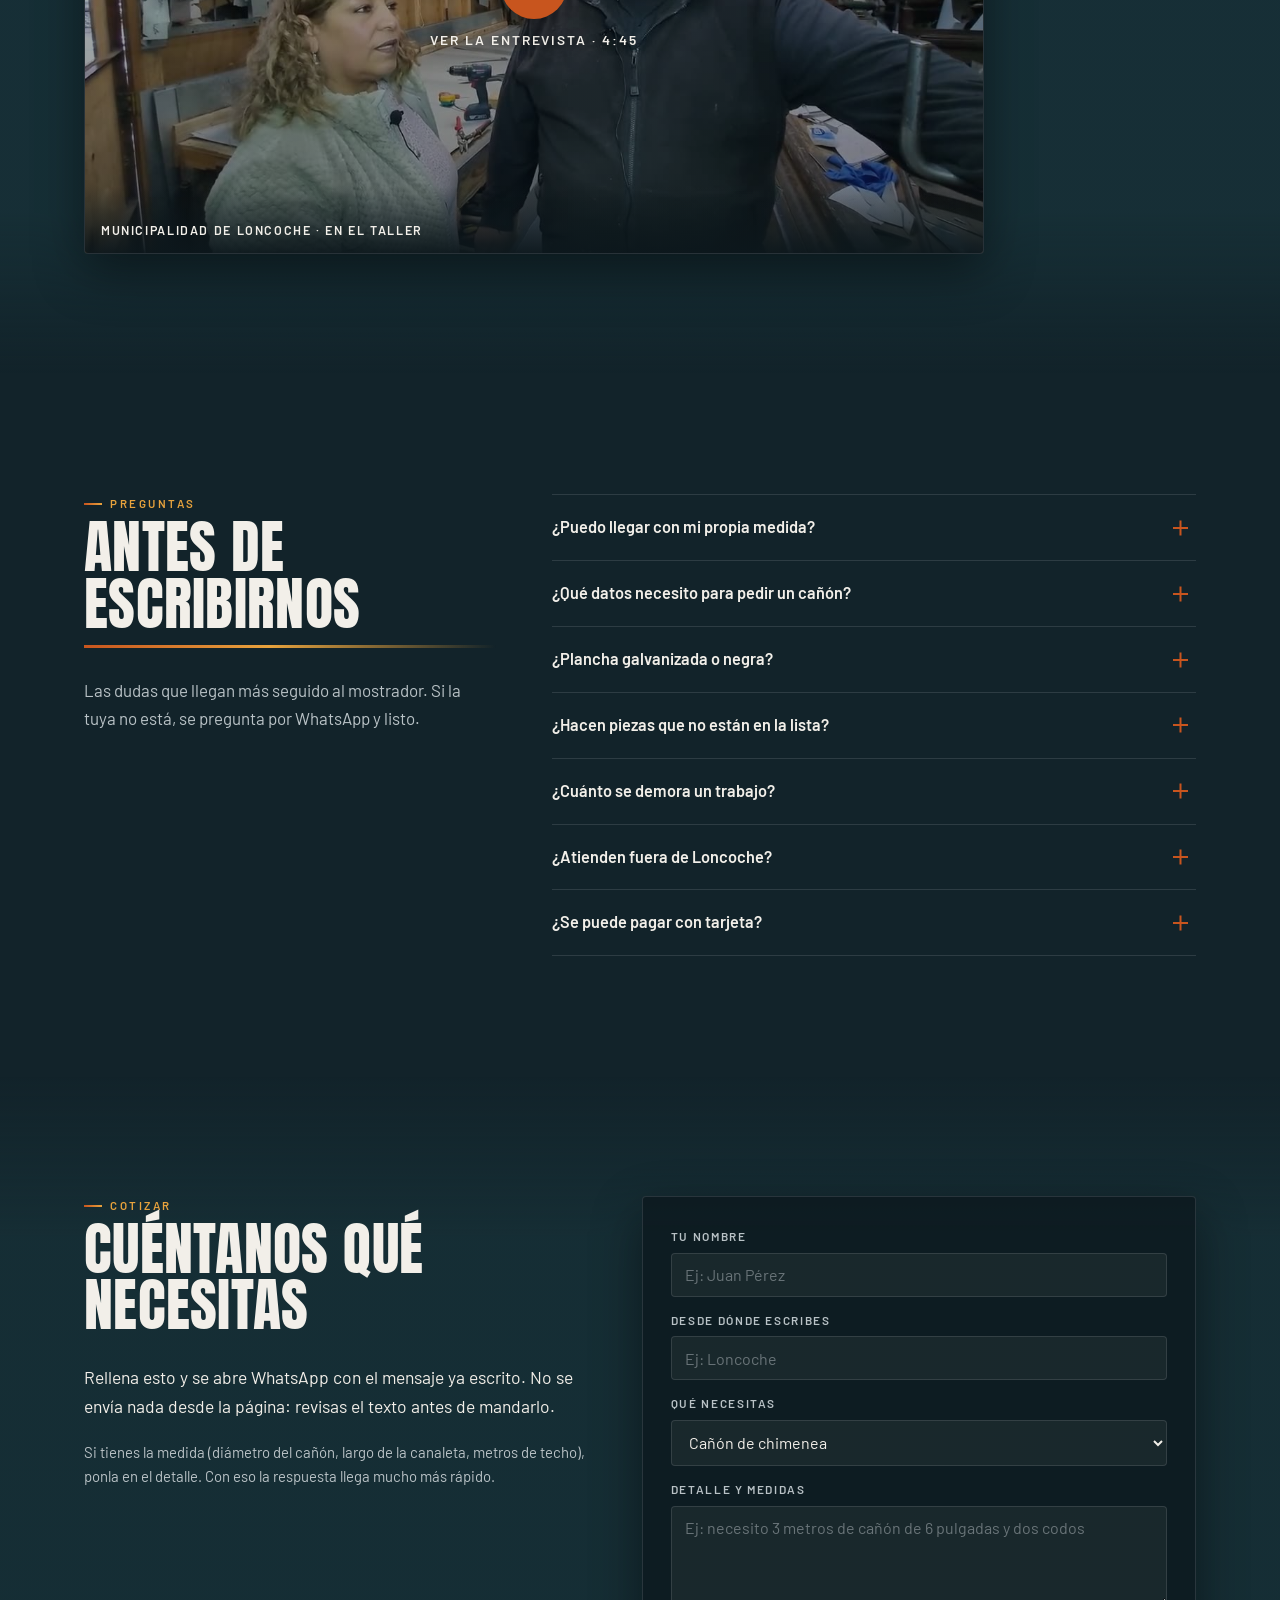
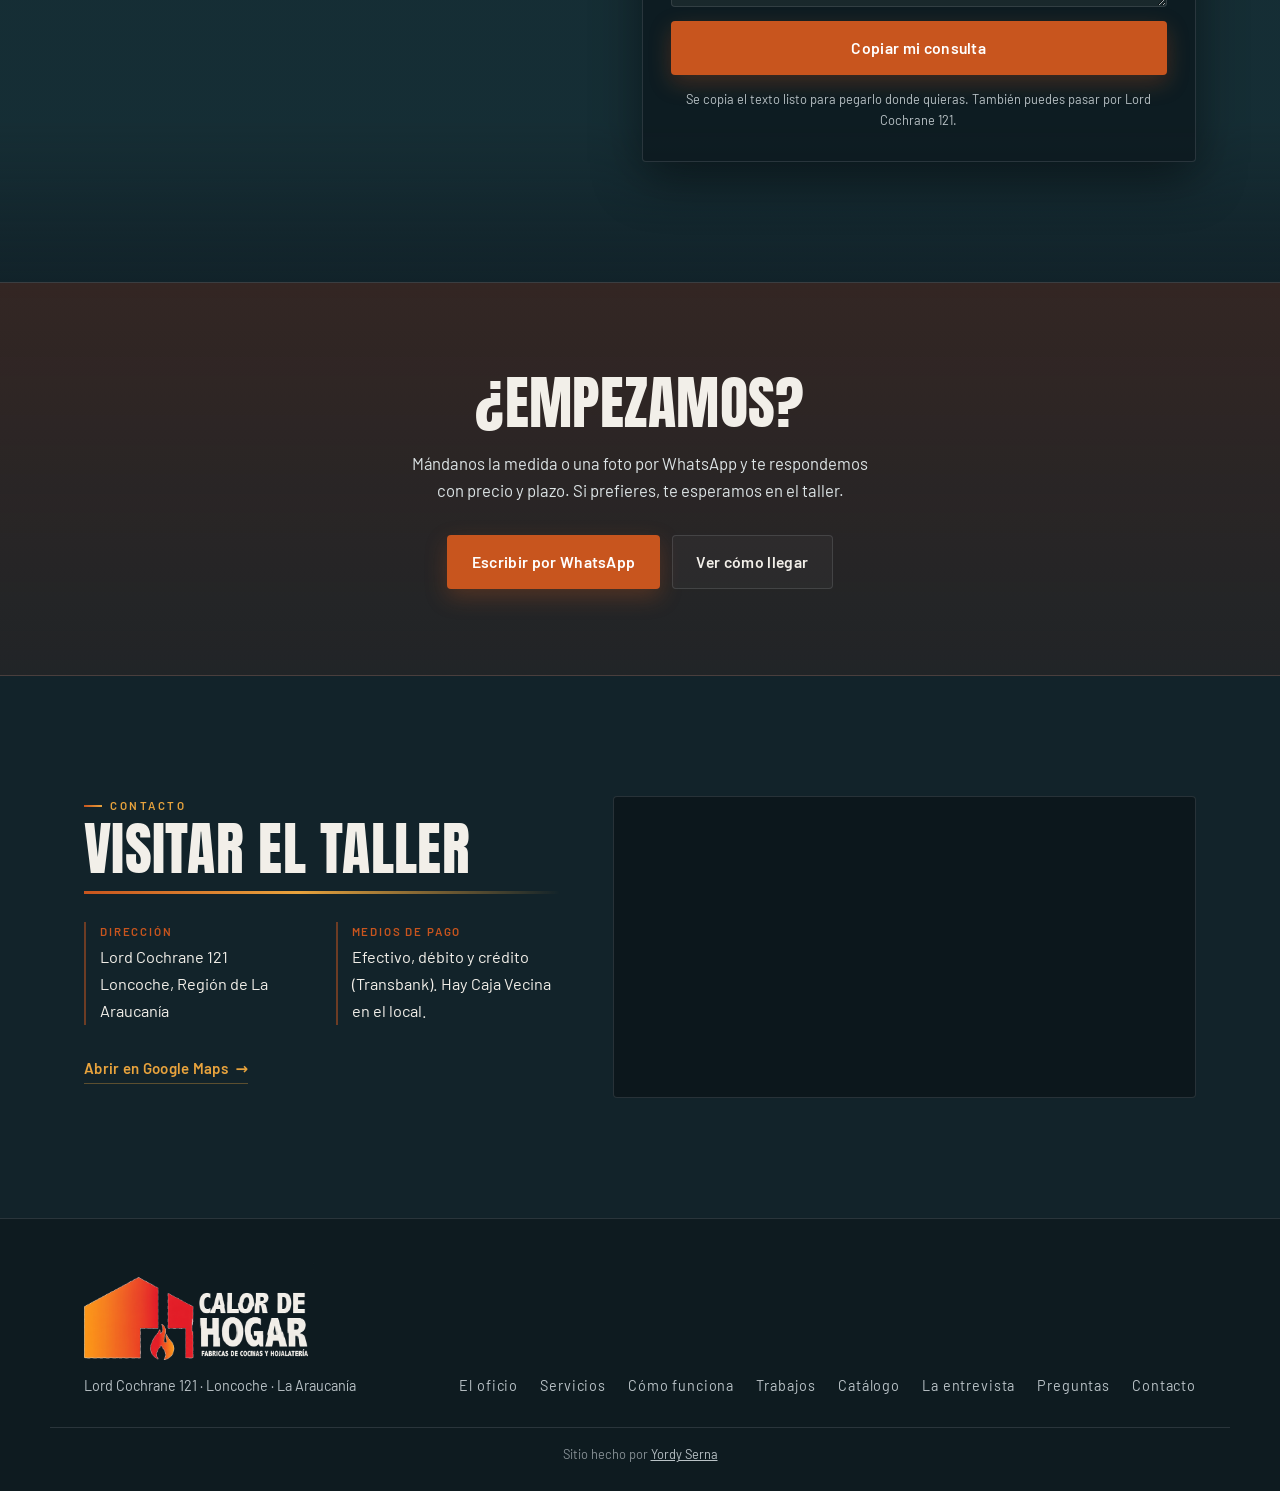
==== commit d803c6f6: "Auditoria: arregla el formulario muerto, accesibilidad y carga El fallo mas grave lo encontro el cli" ====
--- a/index.html
+++ b/index.html
@@ -38,7 +38,7 @@
      los navegadores lo guardan bastante más. Sin este número, quien ya visitó
      el sitio sigue viendo los estilos viejos aunque se publique una versión
      nueva. Al cambiar cualquier cosa del CSS, subir también esta fecha. -->
-<link rel="stylesheet" href="css/estilo.css?v=20260807">
+<link rel="stylesheet" href="css/estilo.css?v=20260807b">
 
 <!-- Ficha de negocio local para Google. Es lo que hace que el local pueda
      salir en el mapa y en las búsquedas de "hojalatería Loncoche".
@@ -76,6 +76,10 @@
 
 <body>
 
+<!-- Primer elemento enfocable de la página: quien navega con teclado o
+     lector de pantalla salta el menú de una vez. Solo se ve al tabular. -->
+<a class="saltar" href="#contenido">Saltar al contenido</a>
+
 <!-- ============================================================
      BARRA SUPERIOR
      ============================================================ -->
@@ -123,6 +127,8 @@
 <!-- ============================================================
      PORTADA — video del taller desenfocado + manchas cálidas
      ============================================================ -->
+<main id="contenido">
+
 <section class="portada" id="inicio">
 
   <!-- Fondo de video. Si el navegador no lo carga o el usuario pidió menos
@@ -144,7 +150,7 @@
          comuna, que es lo que la gente escribe en el buscador. No es relleno
          de palabras clave: es literalmente lo que hace el negocio. -->
     <h1 class="portada__titulo rev">
-      <span class="l1">Calor</span>
+      <span class="l1 t-zinc">Calor</span>
       <span class="l2">de Hogar</span>
       <span class="solo-lectores">— Hojalatería y fábrica de cocinas en Loncoche</span>
     </h1>
@@ -203,7 +209,7 @@
 
     <div class="oficio__texto">
       <p class="etiqueta rev">El oficio</p>
-      <h2 class="titulo rev">Acá la plancha<br>se trabaja a mano</h2>
+      <h2 class="titulo rev t-filo">Acá la plancha<br>se trabaja a mano</h2>
 
       <p class="rev">
         En el taller de Lord Cochrane las plantillas están colgadas en la pared, una al
@@ -251,7 +257,7 @@
   <div class="contenedor">
 
     <p class="etiqueta rev">Servicios</p>
-    <h2 class="titulo rev">Qué hacemos</h2>
+    <h2 class="titulo rev t-filo">Qué hacemos</h2>
     <p class="entrada rev">
       Trabajo de hojalatería para casas, cocinas y techumbres. Si no está en la lista,
       igual conviene preguntar: gran parte de lo que sale del taller es a pedido.
@@ -363,7 +369,7 @@
 
     <div class="proceso__texto">
       <p class="etiqueta rev">Cómo funciona</p>
-      <h2 class="titulo rev">De la medida<br>a la pieza</h2>
+      <h2 class="titulo rev t-filo">De la medida<br>a la pieza</h2>
       <p class="entrada rev">
         No hace falta saber de hojalatería para pedir. Con una foto y una medida
         aproximada alcanza para partir.
@@ -409,7 +415,7 @@
          alguien toca play, así que quien solo pasa scrolleando no gasta
          datos. Mientras tanto se ve el poster, que pesa 110 KB. -->
     <figure class="video proceso__video rev">
-      <video poster="images/taller-maestro-poster.jpg" preload="none"
+      <video data-poster="images/taller-maestro-poster.jpg" preload="none"
              playsinline
              data-fuente="images/taller-maestro.mp4"
              aria-label="El maestro armando una pieza de plancha en el banco del taller"></video>
@@ -430,7 +436,7 @@
 <section class="seccion trabajos" id="trabajos">
   <div class="contenedor">
     <p class="etiqueta rev">Trabajos</p>
-    <h2 class="titulo rev">El taller por dentro</h2>
+    <h2 class="titulo rev t-filo">El taller por dentro</h2>
     <p class="entrada rev">
       Fotos del local y de las piezas listas. Toca cualquiera para verla más grande.
     </p>
@@ -508,7 +514,7 @@
 
     <div class="videos">
       <figure class="video rev">
-        <video poster="images/taller-banco-poster.jpg" preload="none"
+        <video data-poster="images/taller-banco-poster.jpg" preload="none"
                playsinline
                data-fuente="images/taller-banco.mp4"
                aria-label="Recorrido por el banco de trabajo con las plantillas colgadas"></video>
@@ -520,7 +526,7 @@
       </figure>
 
       <figure class="video rev">
-        <video poster="images/taller-general-poster.jpg" preload="none"
+        <video data-poster="images/taller-general-poster.jpg" preload="none"
                playsinline
                data-fuente="images/taller-general.mp4"
                aria-label="Vista general del taller con las máquinas y el material"></video>
@@ -532,7 +538,7 @@
       </figure>
 
       <figure class="video rev">
-        <video poster="images/local-estanterias-poster.jpg" preload="none"
+        <video data-poster="images/local-estanterias-poster.jpg" preload="none"
                playsinline
                data-fuente="images/local-estanterias.mp4"
                aria-label="Recorrido por las estanterías del local con ductos y piezas terminadas"></video>
@@ -615,7 +621,7 @@
 <section class="seccion porque" id="porque">
   <div class="contenedor">
     <p class="etiqueta rev">Por qué nosotros</p>
-    <h2 class="titulo rev">Cuatro razones concretas</h2>
+    <h2 class="titulo rev t-filo">Cuatro razones concretas</h2>
 
     <ul class="razones">
       <li class="razon rev">
@@ -718,7 +724,7 @@
     </p>
 
     <figure class="video entrevista__video rev">
-      <video poster="images/entrevista-municipalidad-poster.jpg" preload="none"
+      <video data-poster="images/entrevista-municipalidad-poster.jpg" preload="none"
              playsinline
              data-fuente="images/entrevista-municipalidad.mp4"
              aria-label="Entrevista de la Municipalidad de Loncoche grabada en el taller de Calor de Hogar"></video>
@@ -742,7 +748,7 @@
 
     <div class="faq__intro">
       <p class="etiqueta rev">Preguntas</p>
-      <h2 class="titulo rev">Antes de<br>escribirnos</h2>
+      <h2 class="titulo rev t-filo">Antes de<br>escribirnos</h2>
       <p class="entrada rev">
         Las dudas que llegan más seguido al mostrador. Si la tuya no está,
         se pregunta por WhatsApp y listo.
@@ -895,7 +901,7 @@
 
     <div class="contacto__datos">
       <p class="etiqueta rev">Contacto</p>
-      <h2 class="titulo rev">Visitar el taller</h2>
+      <h2 class="titulo rev t-filo">Visitar el taller</h2>
 
       <dl class="datos rev">
         <div>
@@ -947,6 +953,9 @@
 
   </div>
 </section>
+
+
+</main>
 
 
 <!-- ============================================================
@@ -1006,7 +1015,7 @@
 <!-- Mismo motivo que el CSS: sin el ?v=, un visitante que ya entró seguiría
      usando el datos.js viejo y no vería el número de WhatsApp cuando se cargue.
      Al editar datos.js o main.js, subir esta fecha. -->
-<script src="js/datos.js?v=20260807"></script>
-<script src="js/main.js?v=20260807"></script>
+<script src="js/datos.js?v=20260807b"></script>
+<script src="js/main.js?v=20260807b"></script>
 </body>
 </html>
--- a/css/estilo.css
+++ b/css/estilo.css
@@ -44,6 +44,19 @@
   border:0;
 }
 
+/* Salto al contenido: invisible hasta que alguien tabula. */
+.saltar{
+  position:absolute; left:12px; top:-60px;
+  z-index:200;
+  background:var(--oxido); color:#fff;
+  padding:.7em 1.2em;
+  border-radius:var(--radio);
+  font-weight:600;
+  text-decoration:none;
+  transition:top var(--t-rapida);
+}
+.saltar:focus{ top:12px; }
+
 html{ scroll-behavior:smooth; -webkit-text-size-adjust:100%; }
 
 body{
@@ -145,13 +158,24 @@
   margin:.1em 0 .5em;
 }
 
+/* El óxido puro sobre el carbón da 3,67:1 de contraste y no pasa el
+   mínimo AA para texto chico. Se usa el ámbar, que da 7,49:1 y mantiene
+   el mismo carácter cálido. */
 .etiqueta{
   font-size:.72rem;
   letter-spacing:.22em;
   text-transform:uppercase;
   font-weight:600;
-  color:var(--oxido);
+  color:var(--ambar);
   margin:0 0 .4em;
+  display:flex; align-items:center; gap:.7em;
+}
+/* pequeño filo de plancha antes de la etiqueta */
+.etiqueta::before{
+  content:"";
+  width:18px; height:2px;
+  background:linear-gradient(to right, var(--oxido), var(--ambar));
+  flex:none;
 }
 
 .entrada{
@@ -215,6 +239,11 @@
   transform:translateY(-2px);
 }
 .btn--ancho{ width:100%; }
+/* confirmación de "copiado" */
+.btn--ok{
+  background:#1FAF54 !important;
+  box-shadow:0 8px 22px rgba(31,175,84,.3) !important;
+}
 
 /* Enlace chico de "seguir hacia WhatsApp" que cierra varias secciones.
    No es un botón: no compite con el naranja, pero deja siempre una salida
@@ -1063,6 +1092,35 @@
   font-size:.8rem;
   color:var(--zinc);
   text-align:center;
+}
+
+/* Última red del formulario: si ni siquiera se puede copiar al
+   portapapeles, el texto aparece acá listo para seleccionar a mano. */
+.copia{
+  border:1px solid rgba(232,163,61,.35);
+  border-radius:var(--radio);
+  background:rgba(200,85,30,.08);
+  padding:14px 14px 12px;
+}
+.copia__titulo{
+  margin:0 0 .6em;
+  font-size:.74rem;
+  letter-spacing:.14em;
+  text-transform:uppercase;
+  font-weight:600;
+  color:var(--ambar);
+}
+.copia__txt{
+  width:100%;
+  resize:vertical;
+  padding:.7em .8em;
+  background:rgba(12,23,28,.7);
+  border:1px solid var(--borde);
+  border-radius:var(--radio);
+  color:var(--cal);
+  font-family:inherit;
+  font-size:.95rem;
+  line-height:1.5;
 }
 
 
@@ -1515,6 +1573,114 @@
 
 /* ============================================================
    ============================================================
+   EFECTOS DE TIPOGRAFÍA
+   El rubro es la plancha metálica, así que los efectos imitan
+   cómo se comporta el metal con la luz: reflejo que recorre,
+   grabado en relieve y filo encendido. Todo en CSS.
+
+   Van con @supports porque usan background-clip:text. Si el
+   navegador no lo soporta, el texto se queda con su color
+   normal en vez de desaparecer.
+   ============================================================
+   ============================================================ */
+
+/* ------------------------------------------------------------
+   1. ZINC — el titular con la veta de una plancha galvanizada,
+   y un reflejo que lo cruza muy de vez en cuando, como cuando
+   pasas la mano por encima del metal.
+   ------------------------------------------------------------ */
+@supports ((-webkit-background-clip:text) or (background-clip:text)) {
+  .t-zinc{
+    background-image:linear-gradient(
+      100deg,
+      #C3CCD1 0%,
+      #F4F1EB 18%,
+      #9FAAB0 34%,
+      #F7F5F0 46%,
+      #B4BEC3 62%,
+      #EDEAE4 78%,
+      #A8B2B8 100%
+    );
+    background-size:220% 100%;
+    background-position:0% 0;
+    -webkit-background-clip:text;
+            background-clip:text;
+    color:transparent;
+    -webkit-text-fill-color:transparent;
+    animation:reflejoZinc 9s ease-in-out infinite;
+  }
+  @keyframes reflejoZinc{
+    0%,   62% { background-position:  0% 0; }
+    100%      { background-position:100% 0; }
+  }
+
+  /* ----------------------------------------------------------
+     2. BRASA — para el titular del llamado final: el degradado
+     del metal caliente, del ámbar al óxido.
+     ---------------------------------------------------------- */
+  .t-brasa{
+    background-image:linear-gradient(100deg, #F2C078 0%, #E8A33D 26%, #C8551E 60%, #8A2E12 100%);
+    -webkit-background-clip:text;
+            background-clip:text;
+    color:transparent;
+    -webkit-text-fill-color:transparent;
+  }
+}
+
+/* ------------------------------------------------------------
+   3. GRABADO — texto hundido en la plancha. No usa background-clip,
+   así que funciona en todos lados.
+   ------------------------------------------------------------ */
+.t-grabado{
+  color:#8E9AA0;
+  text-shadow:
+    0 1px 0 rgba(255,255,255,.10),
+    0 -1px 1px rgba(0,0,0,.55);
+}
+
+/* ------------------------------------------------------------
+   4. FILO — una línea encendida bajo el titular, como el borde
+   de la plancha recién cortada. Crece al entrar en pantalla.
+   ------------------------------------------------------------ */
+.t-filo{ position:relative; padding-bottom:.28em; }
+.t-filo::after{
+  content:"";
+  position:absolute; left:0; bottom:0;
+  height:3px; width:100%;
+  background:linear-gradient(to right, var(--oxido), var(--ambar) 45%, transparent 100%);
+  transform:scaleX(0); transform-origin:left;
+  transition:transform 1.1s cubic-bezier(.22,.61,.36,1) .15s;
+}
+.js .rev.visto .t-filo::after,
+.js .t-filo.visto::after{ transform:scaleX(1); }
+/* sin JS la línea se ve igual, solo que sin animación */
+html:not(.js) .t-filo::after{ transform:scaleX(1); }
+
+/* ------------------------------------------------------------
+   5. REMACHE — el punto de metal antes de un dato, como el
+   remache que cierra una pieza.
+   ------------------------------------------------------------ */
+.t-remache::before{
+  content:"";
+  display:inline-block;
+  width:9px; height:9px;
+  margin-right:.6em;
+  border-radius:50%;
+  background:radial-gradient(circle at 35% 30%, #F2EFE9 0%, #9FAAB0 45%, #5A666C 100%);
+  box-shadow:0 1px 2px rgba(0,0,0,.6);
+  vertical-align:middle;
+}
+
+/* Con menos movimiento el reflejo se detiene, pero la veta del metal
+   se queda: es color, no movimiento. */
+@media (prefers-reduced-motion: reduce){
+  .t-zinc{ animation:none; }
+  .t-filo::after{ transition:none; transform:scaleX(1); }
+}
+
+
+/* ============================================================
+   ============================================================
    CATÁLOGO (catalogo.html)
    Comparte paleta, fuentes y componentes con la portada. Solo
    se agrega lo que esa página necesita de más.
@@ -1686,6 +1852,27 @@
 
 .llamado__pie{ margin:1.6em 0 0; font-size:.9rem; }
 
+/* El video del catálogo es vertical (478×850). Se le pone un ancho máximo
+   para que no ocupe media pantalla de alto en escritorio. */
+.catalogo__video{
+  margin-top:2.6em;
+  display:grid; gap:22px;
+  align-items:center;
+}
+.catalogo__video .video{ margin:0; max-width:340px; }
+.catalogo__videotxt{
+  margin:0;
+  color:var(--zinc);
+  font-size:1.02rem;
+  max-width:44ch;
+}
+@media (min-width:760px){
+  .catalogo__video{ grid-template-columns:340px 1fr; gap:34px; }
+}
+
+/* Los dos recorridos del local, al cierre del catálogo */
+.videos--catalogo{ margin-top:2.4em; }
+
 @media (min-width:640px){
   .fichas{ grid-template-columns:repeat(2,1fr); }
 }
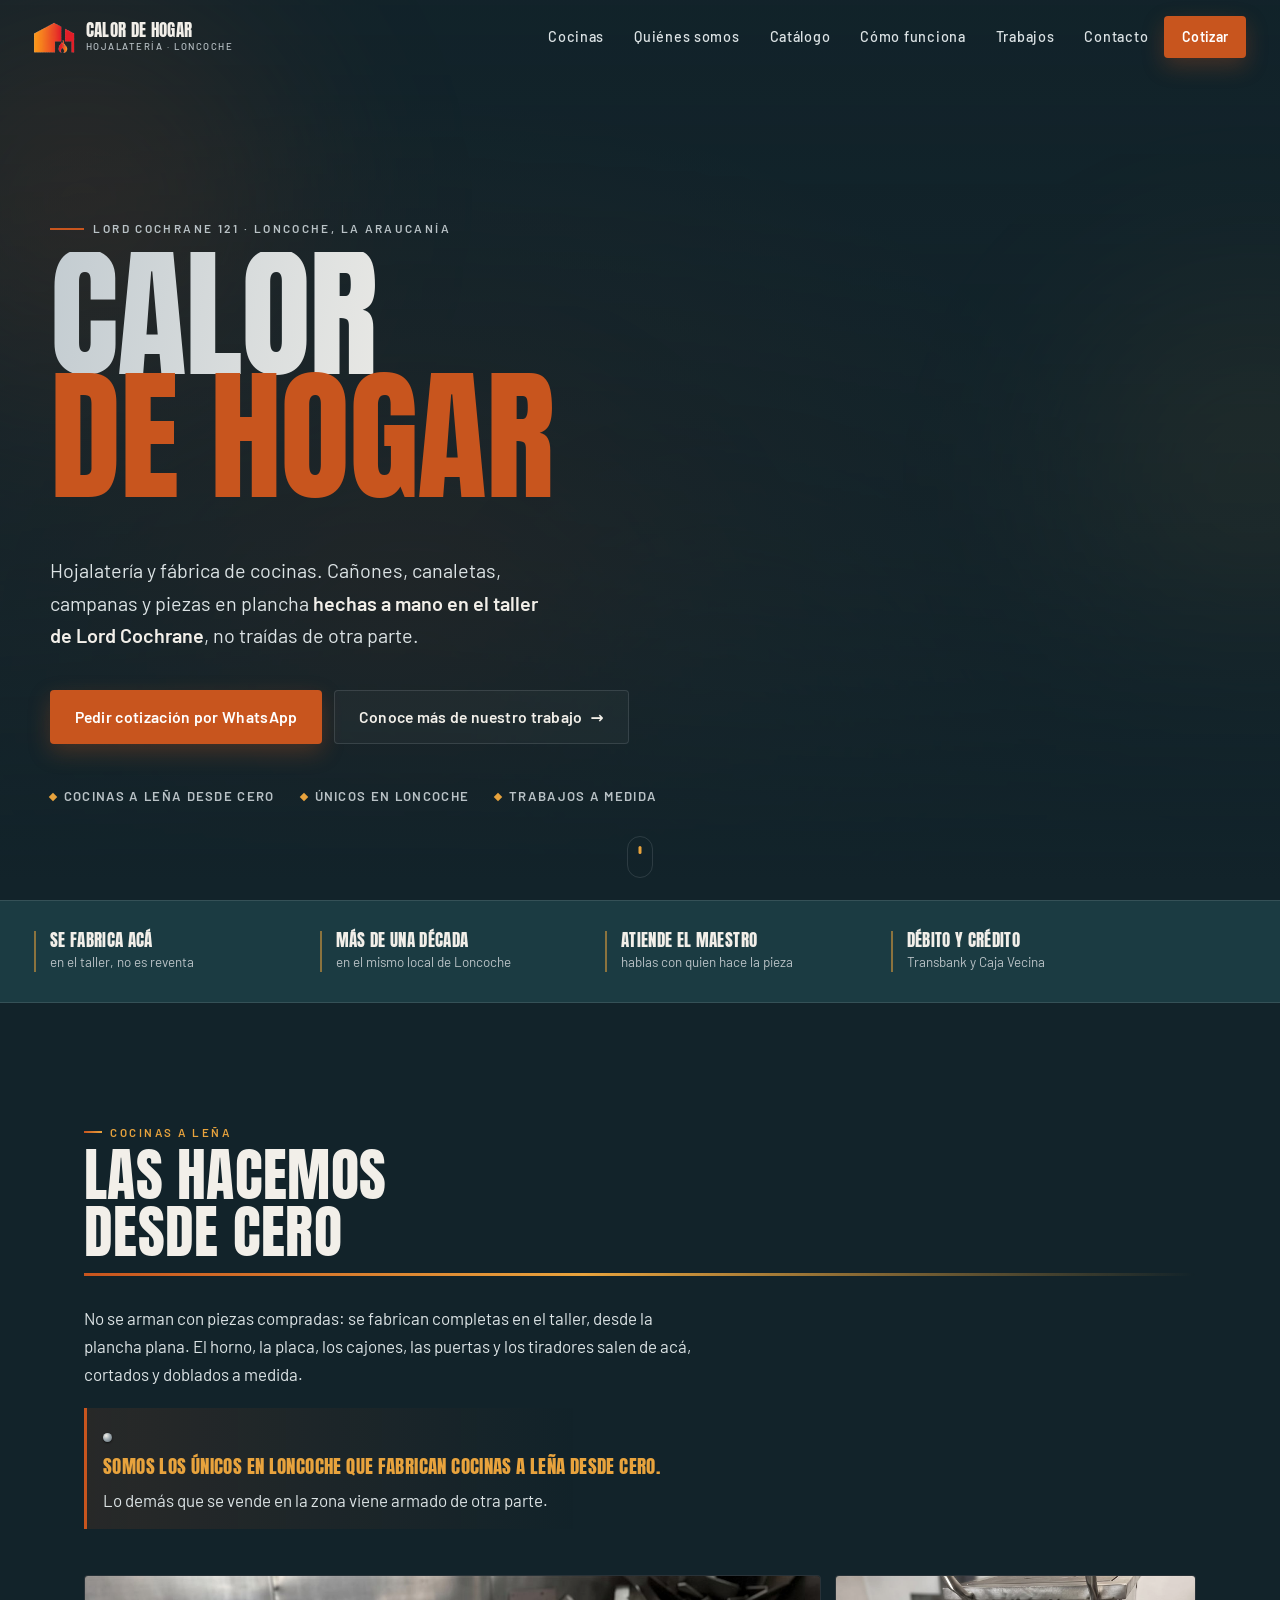
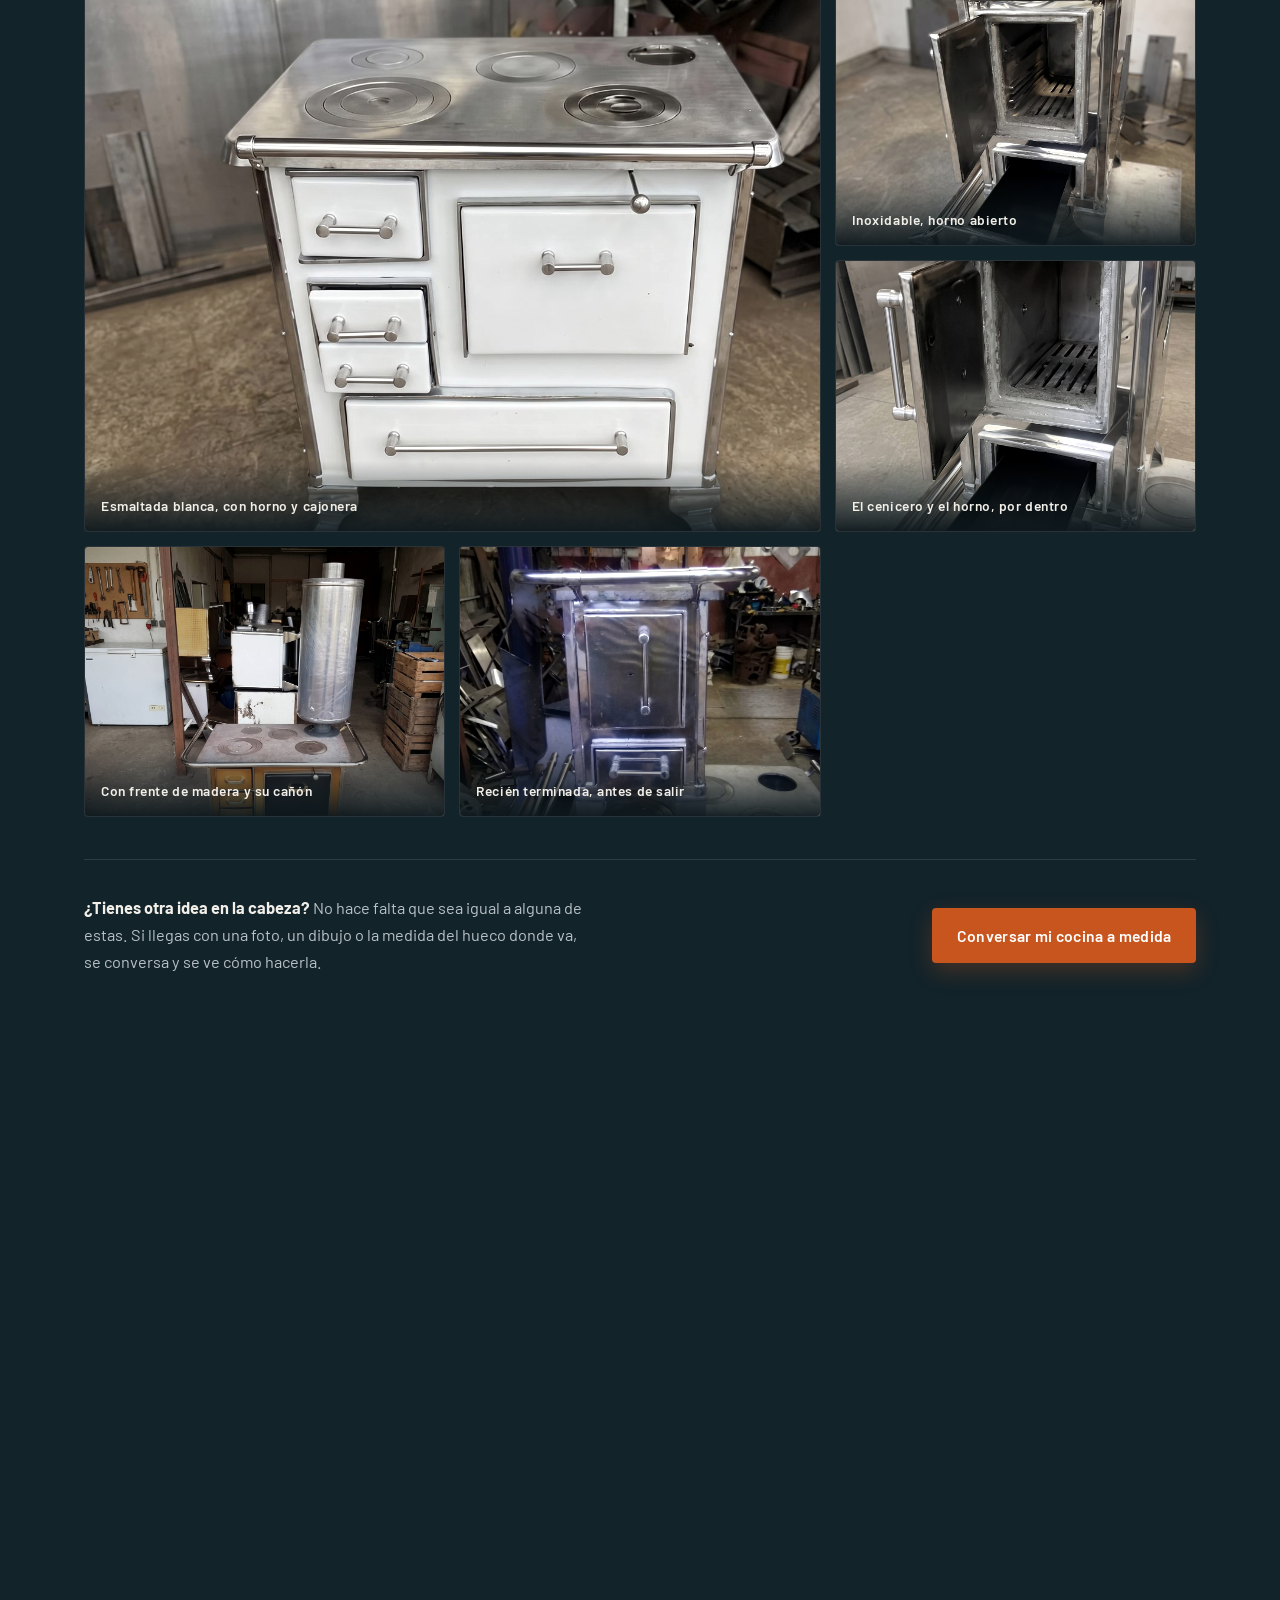
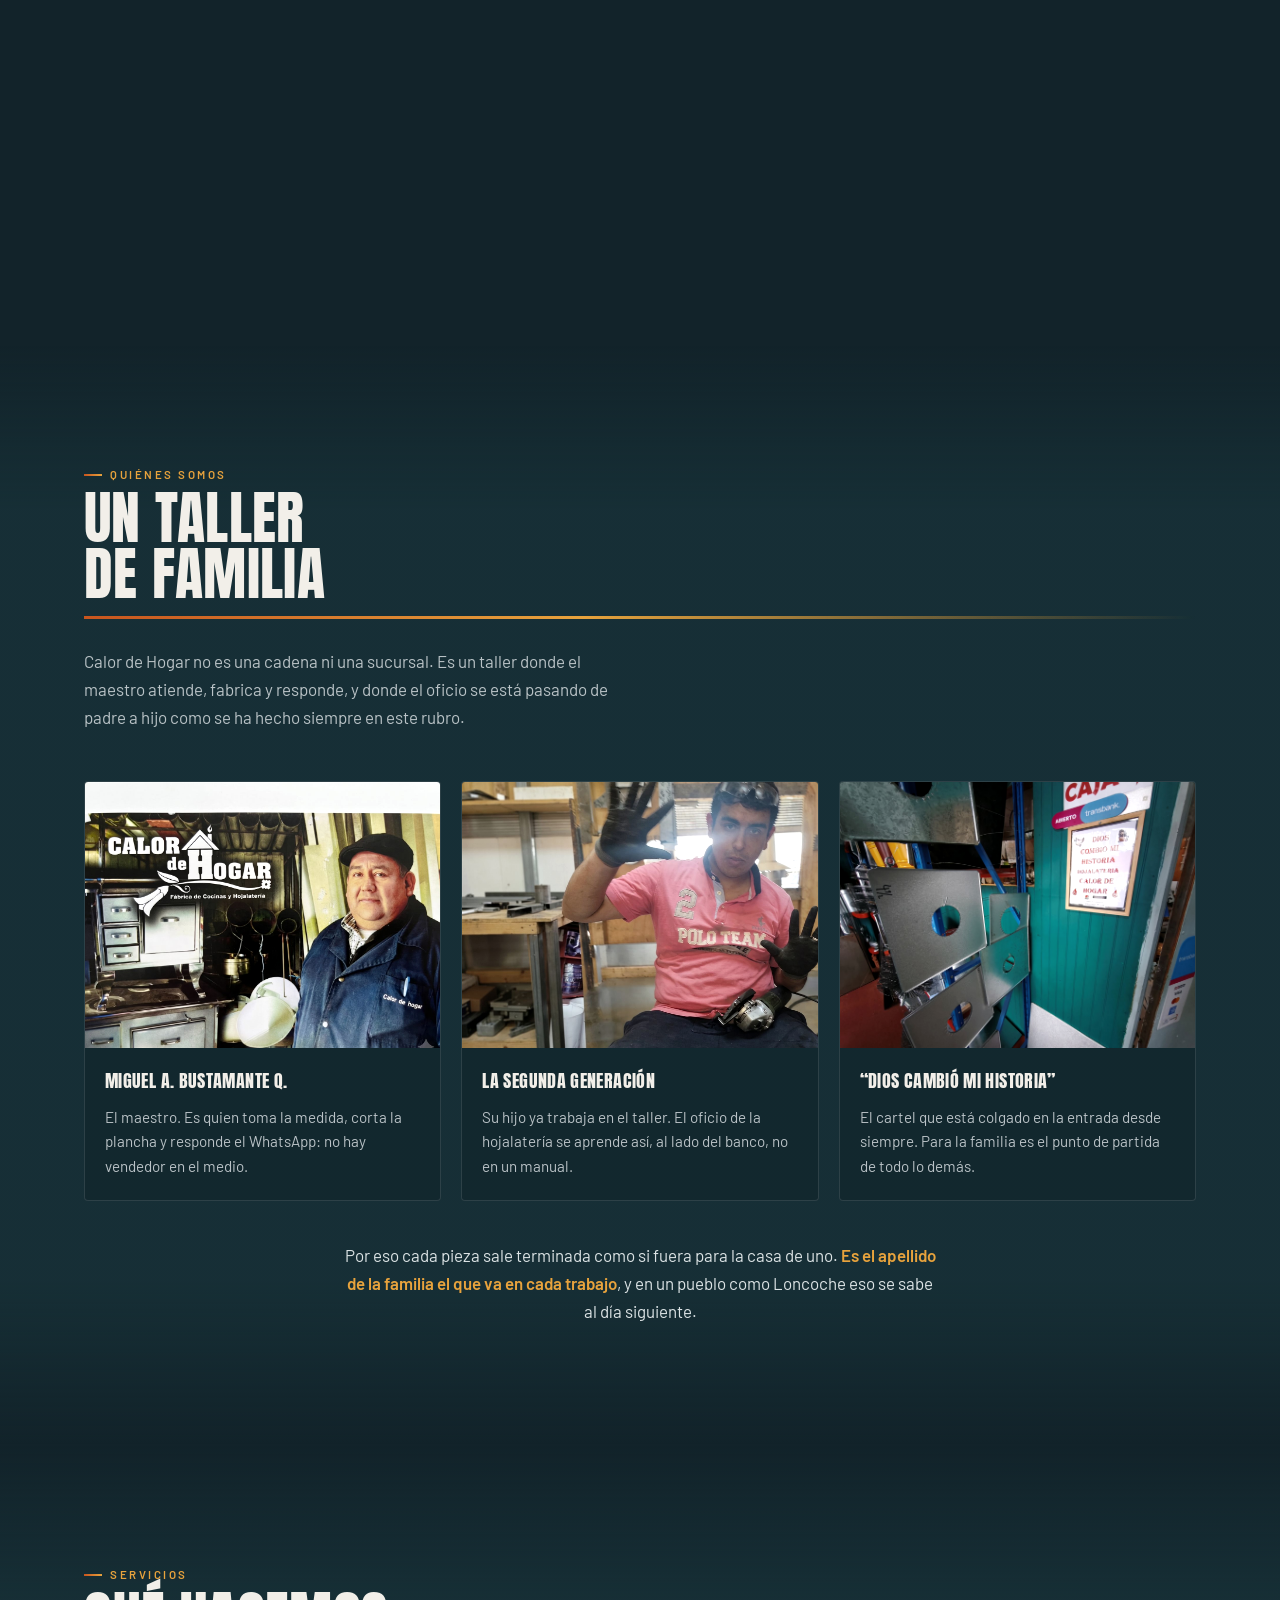
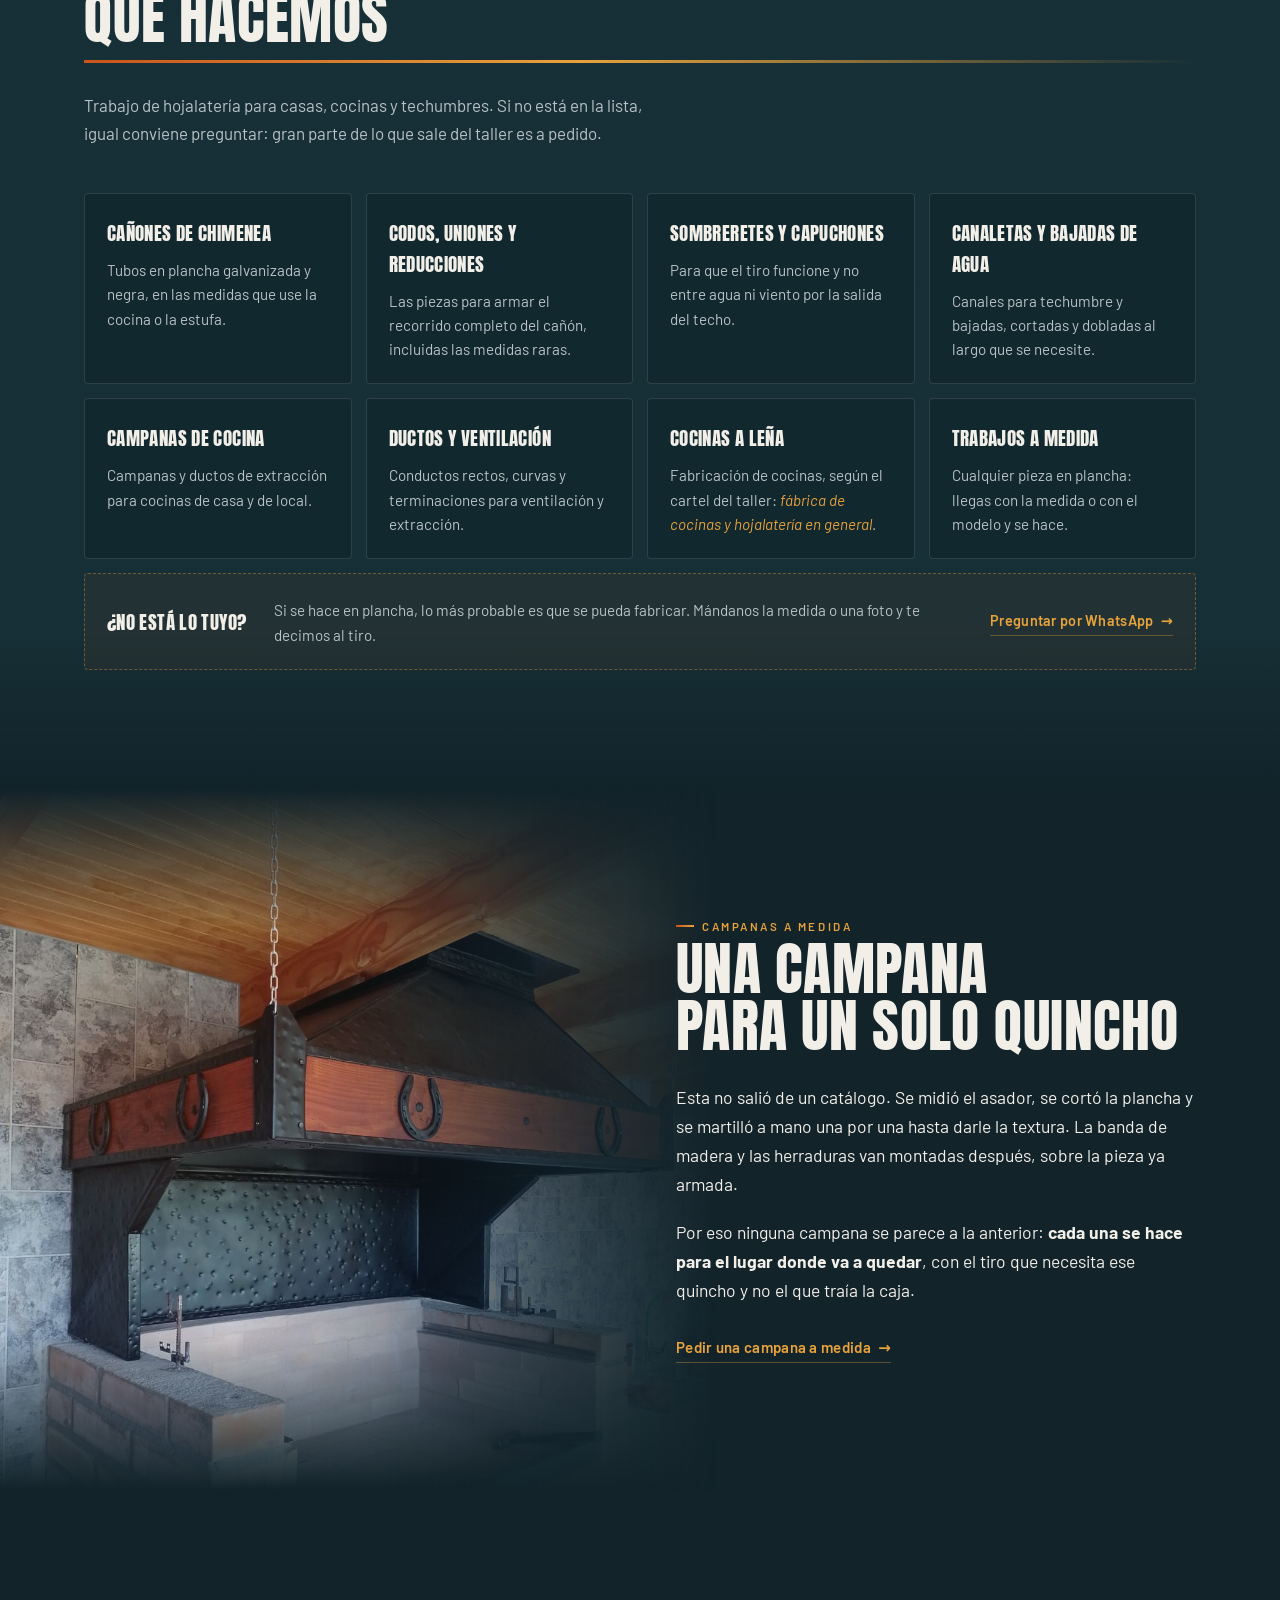
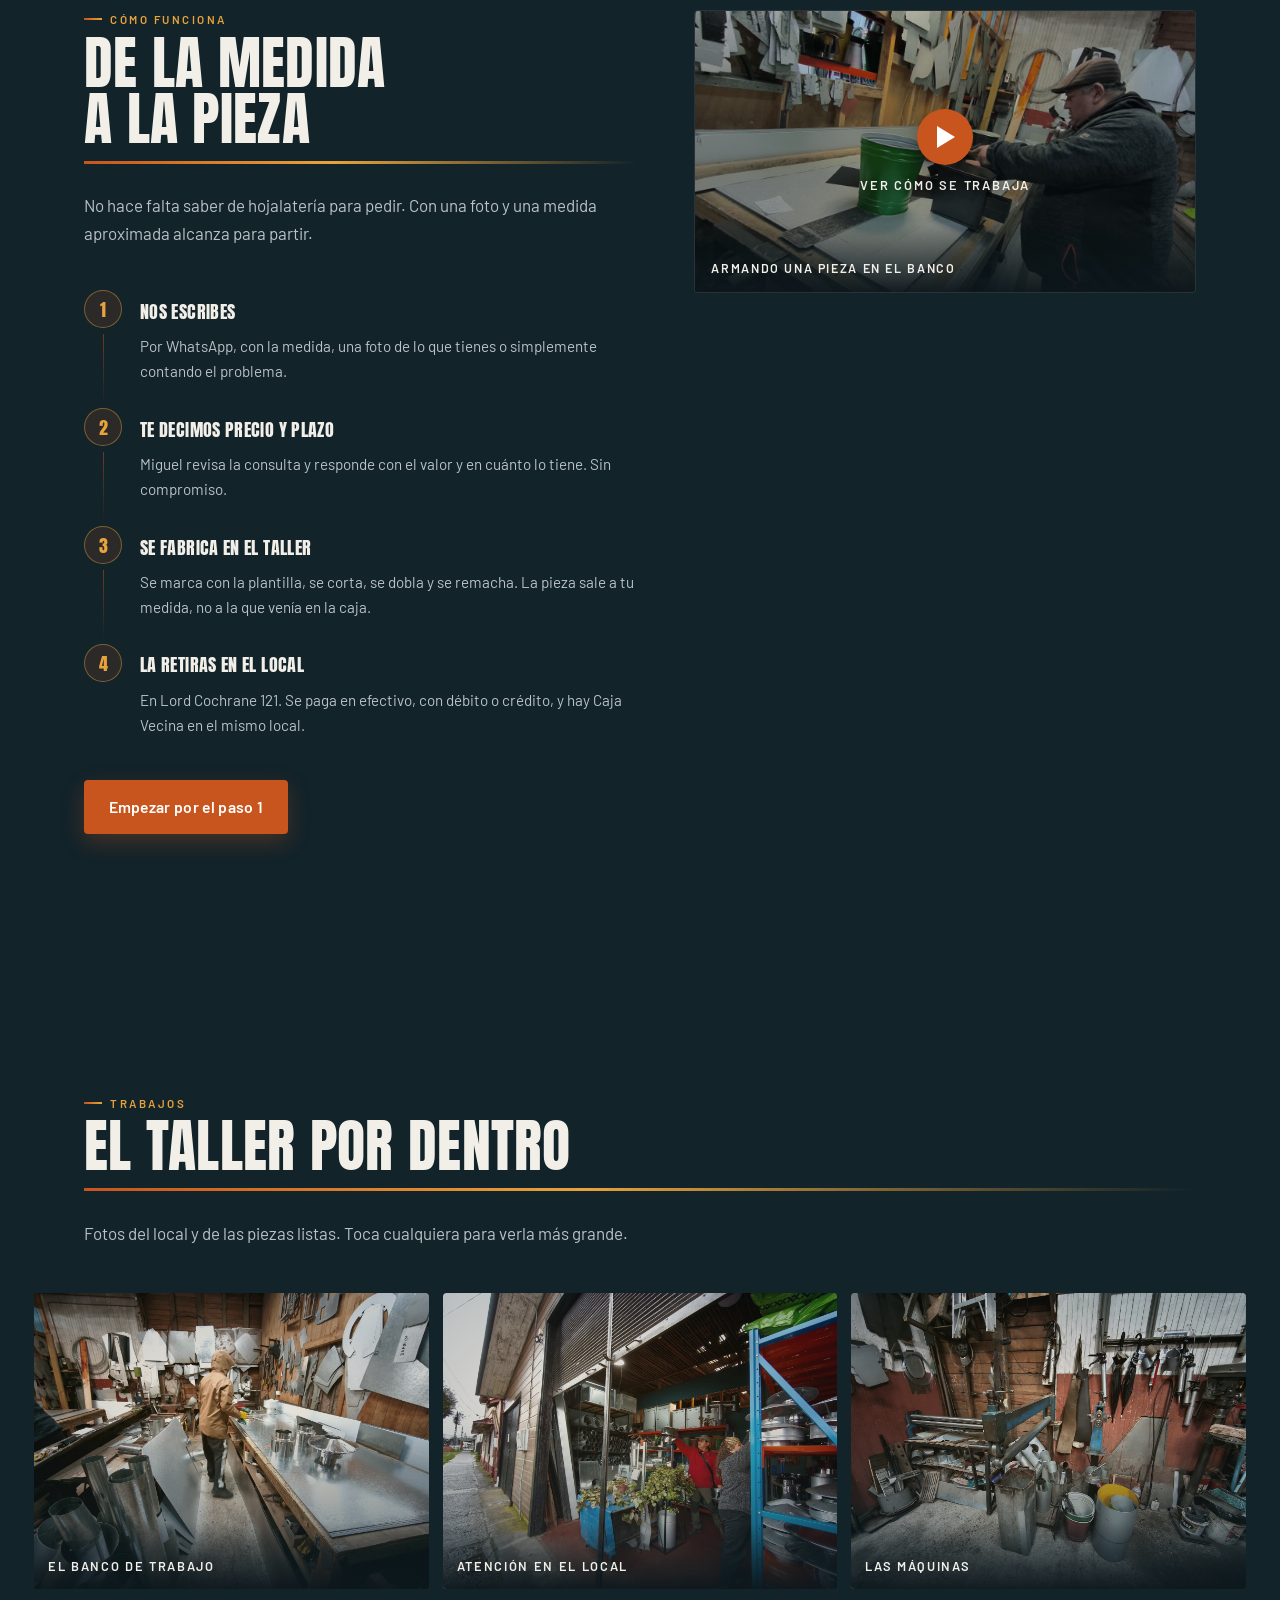
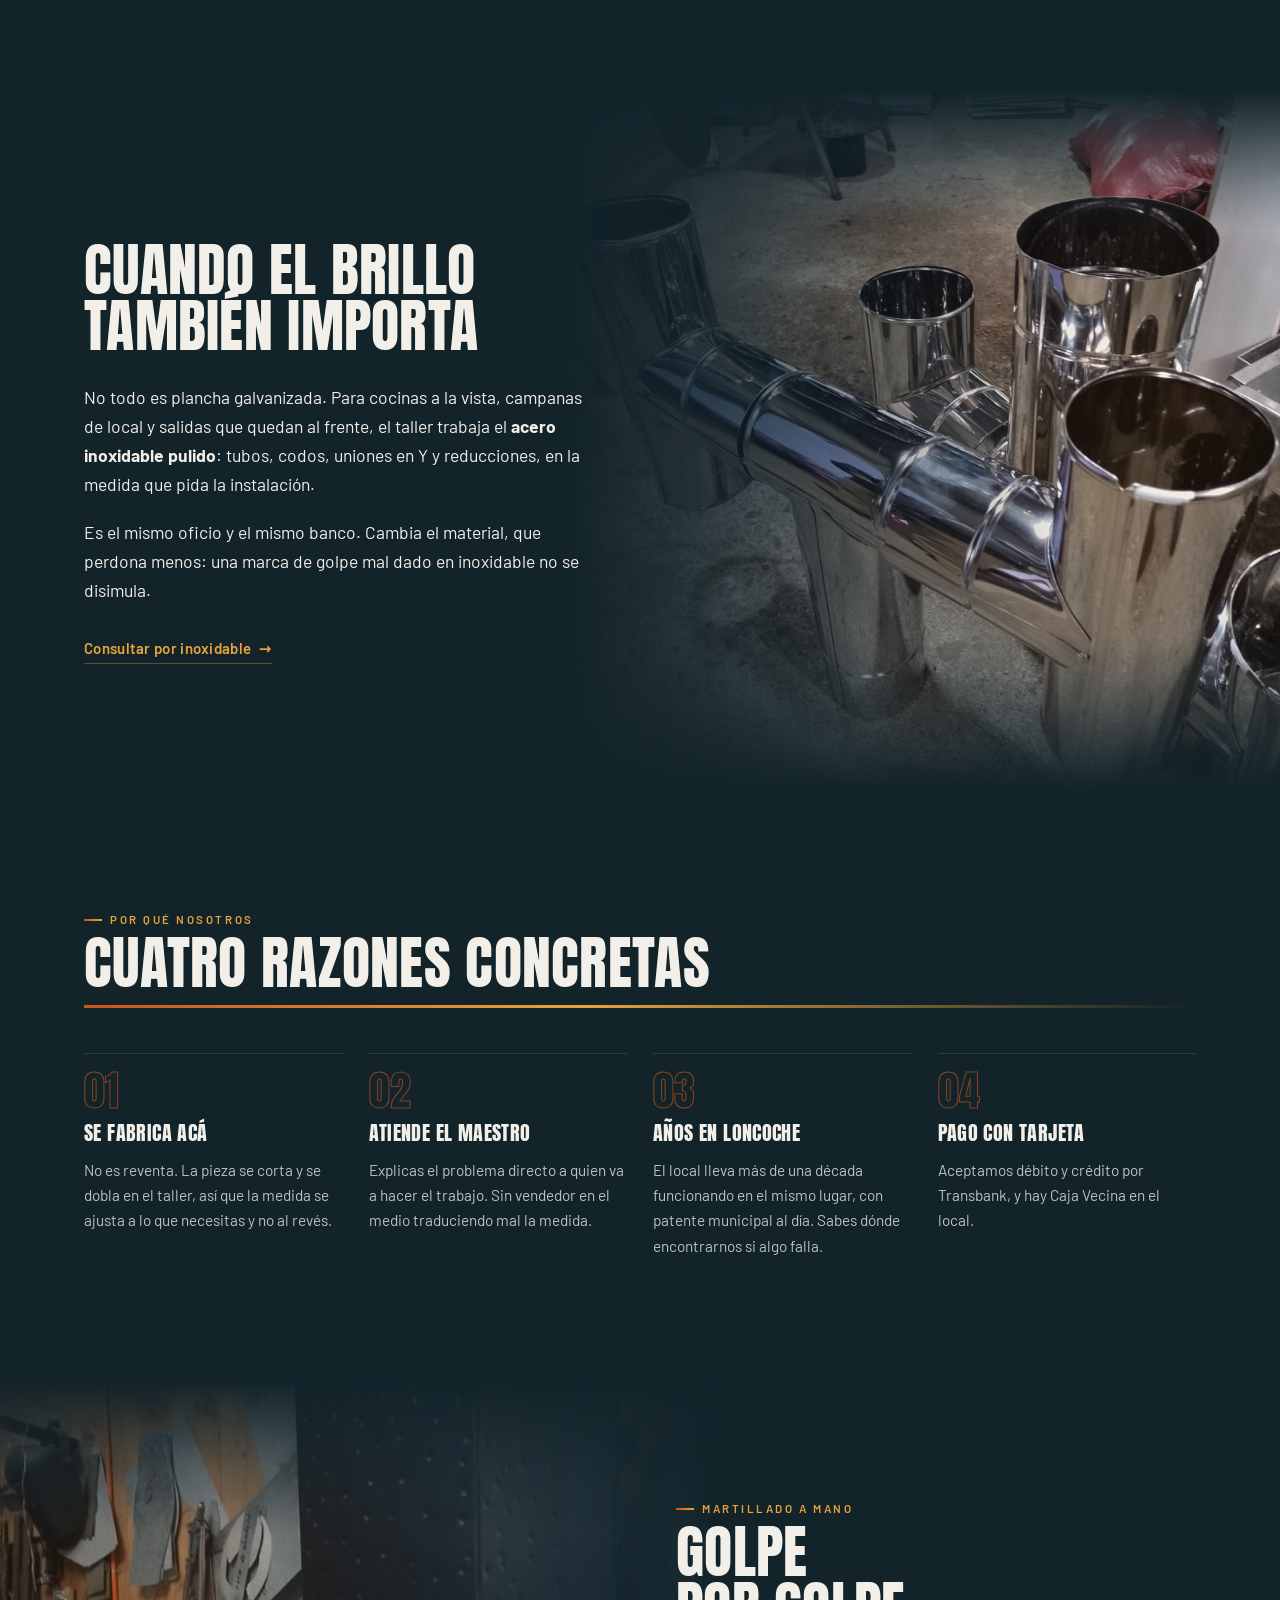
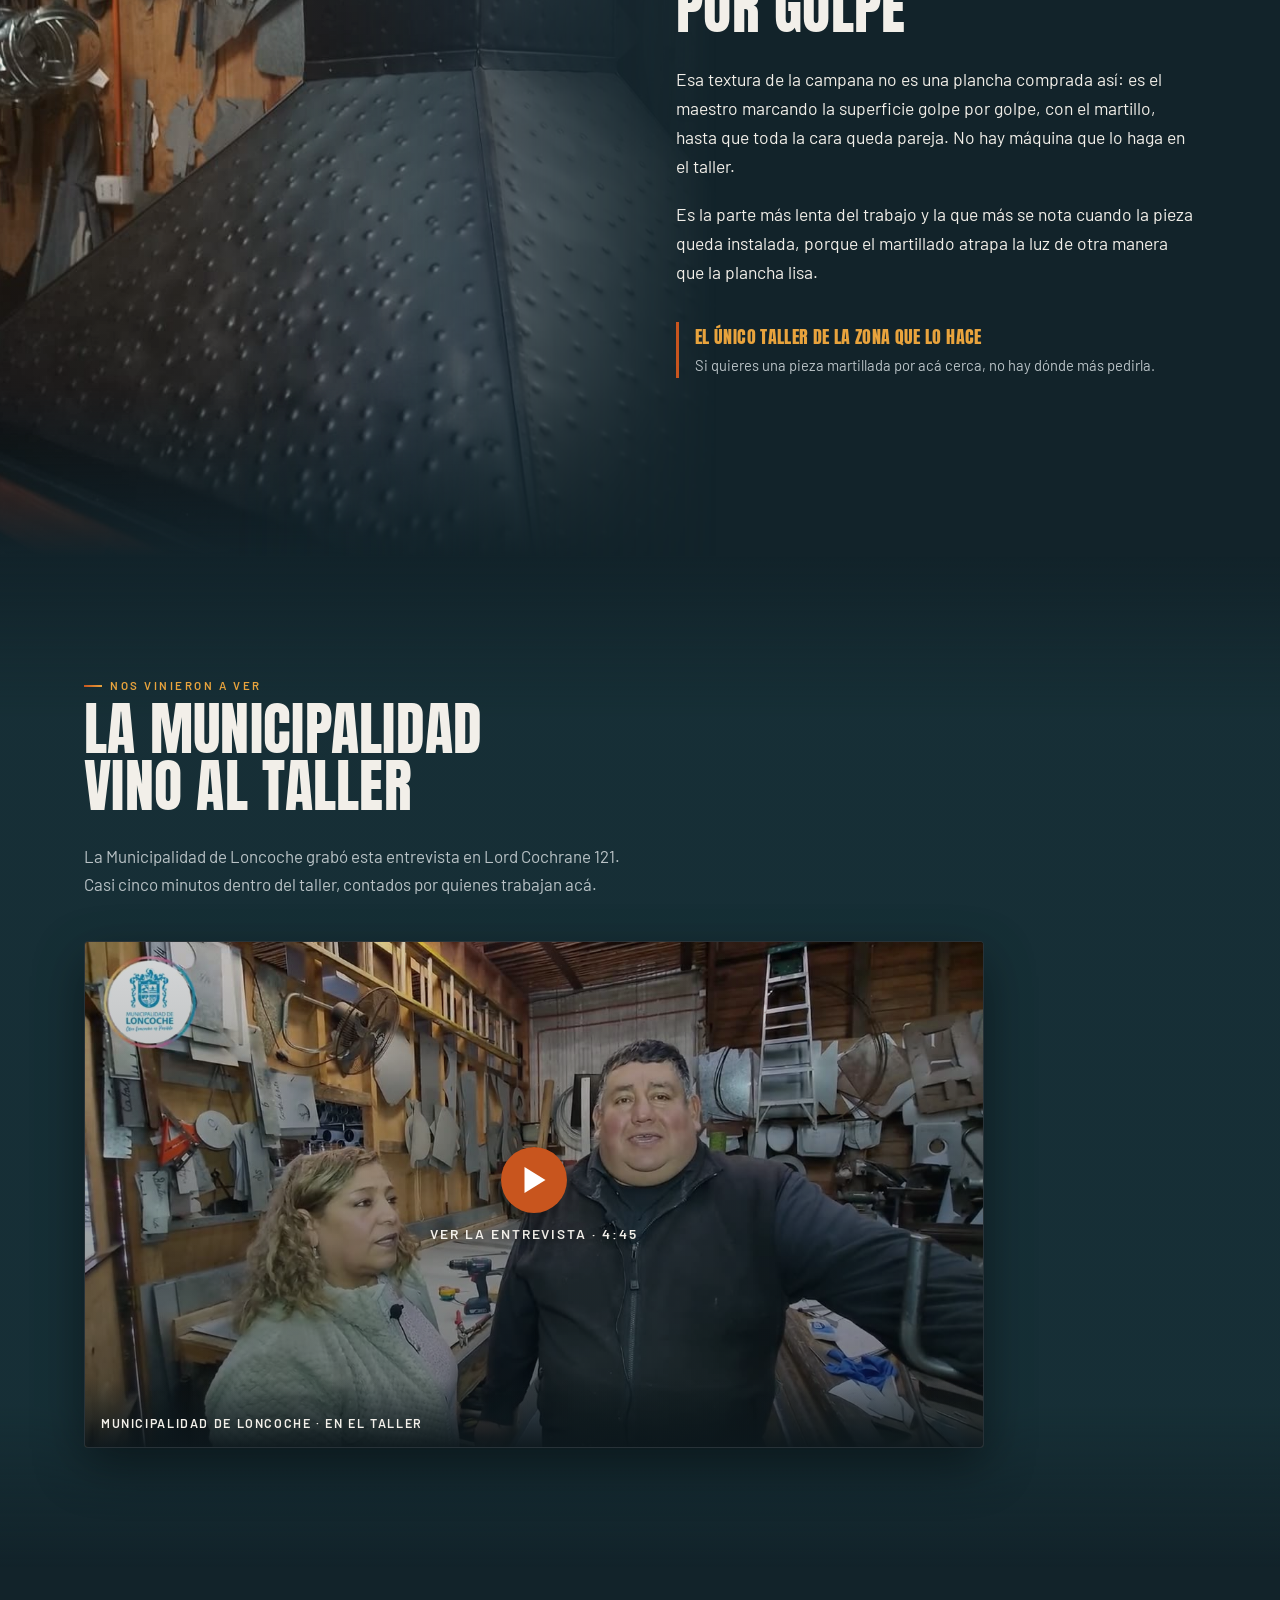
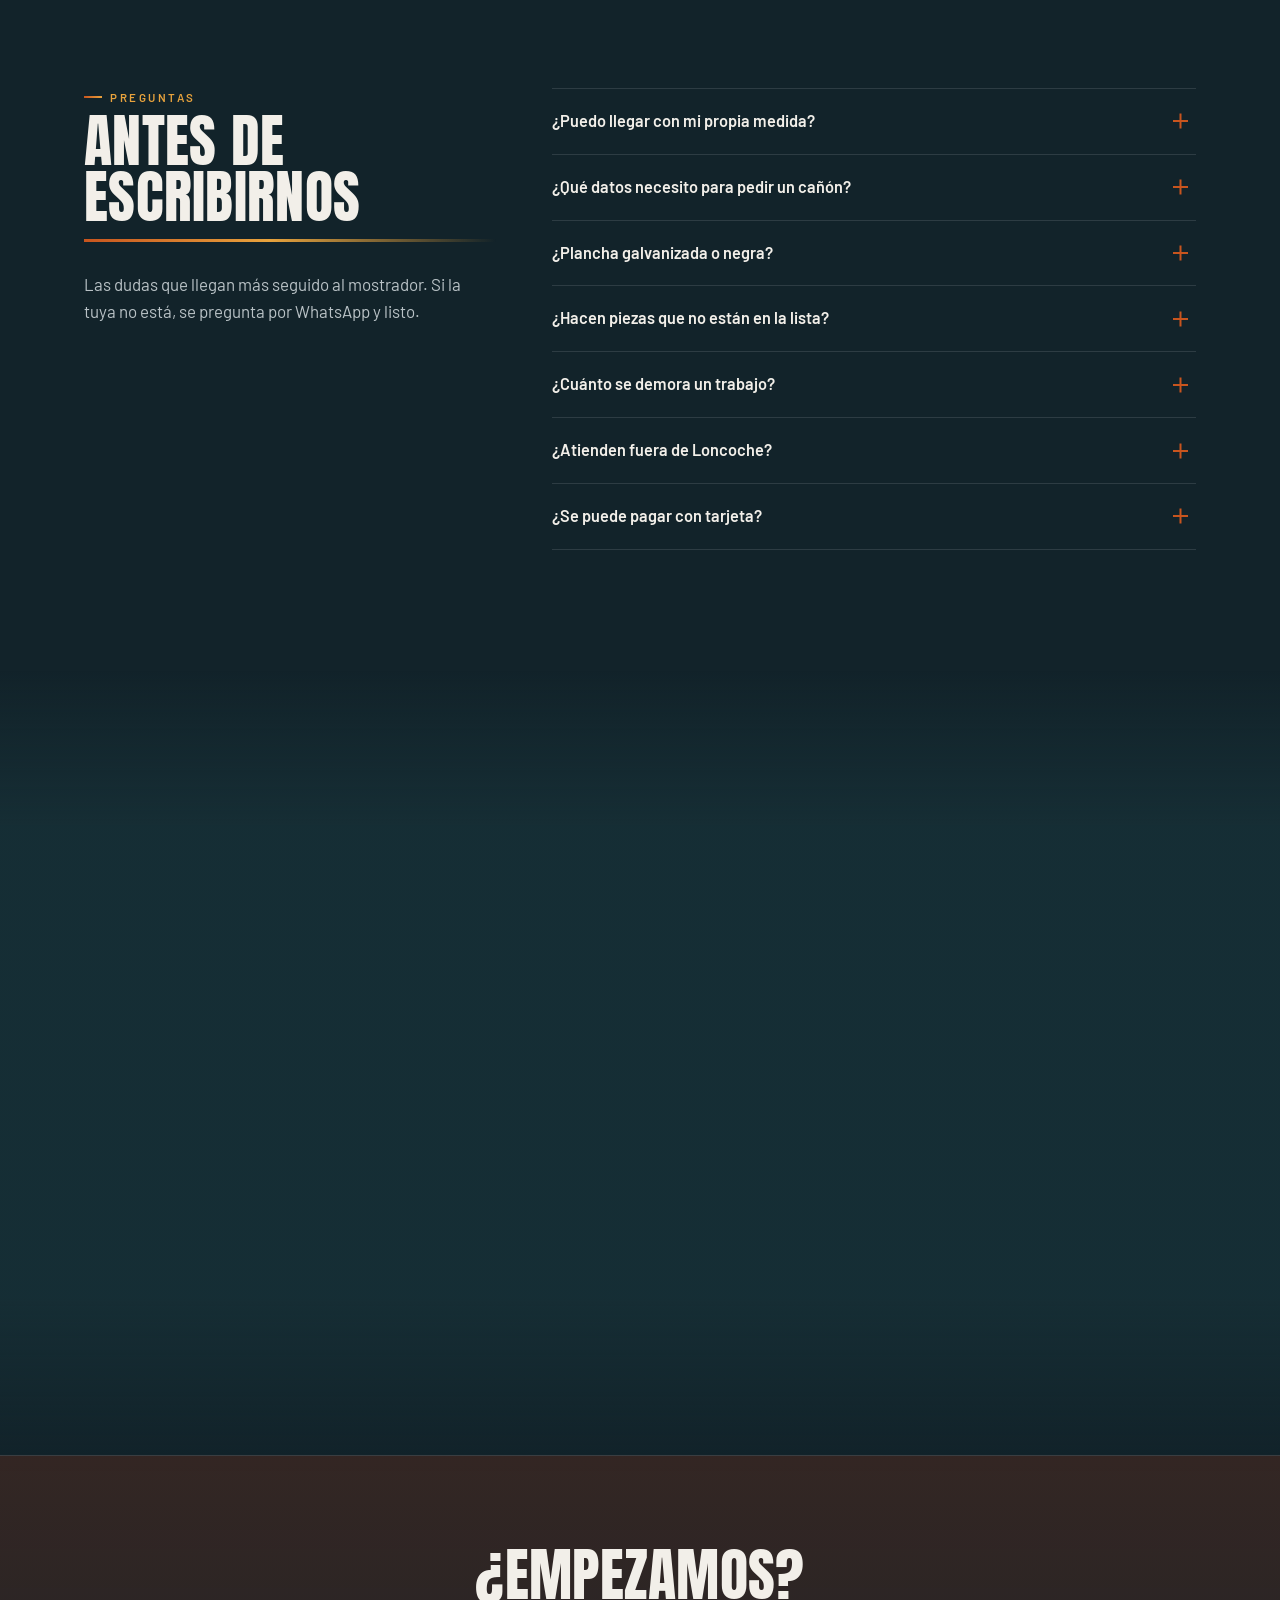
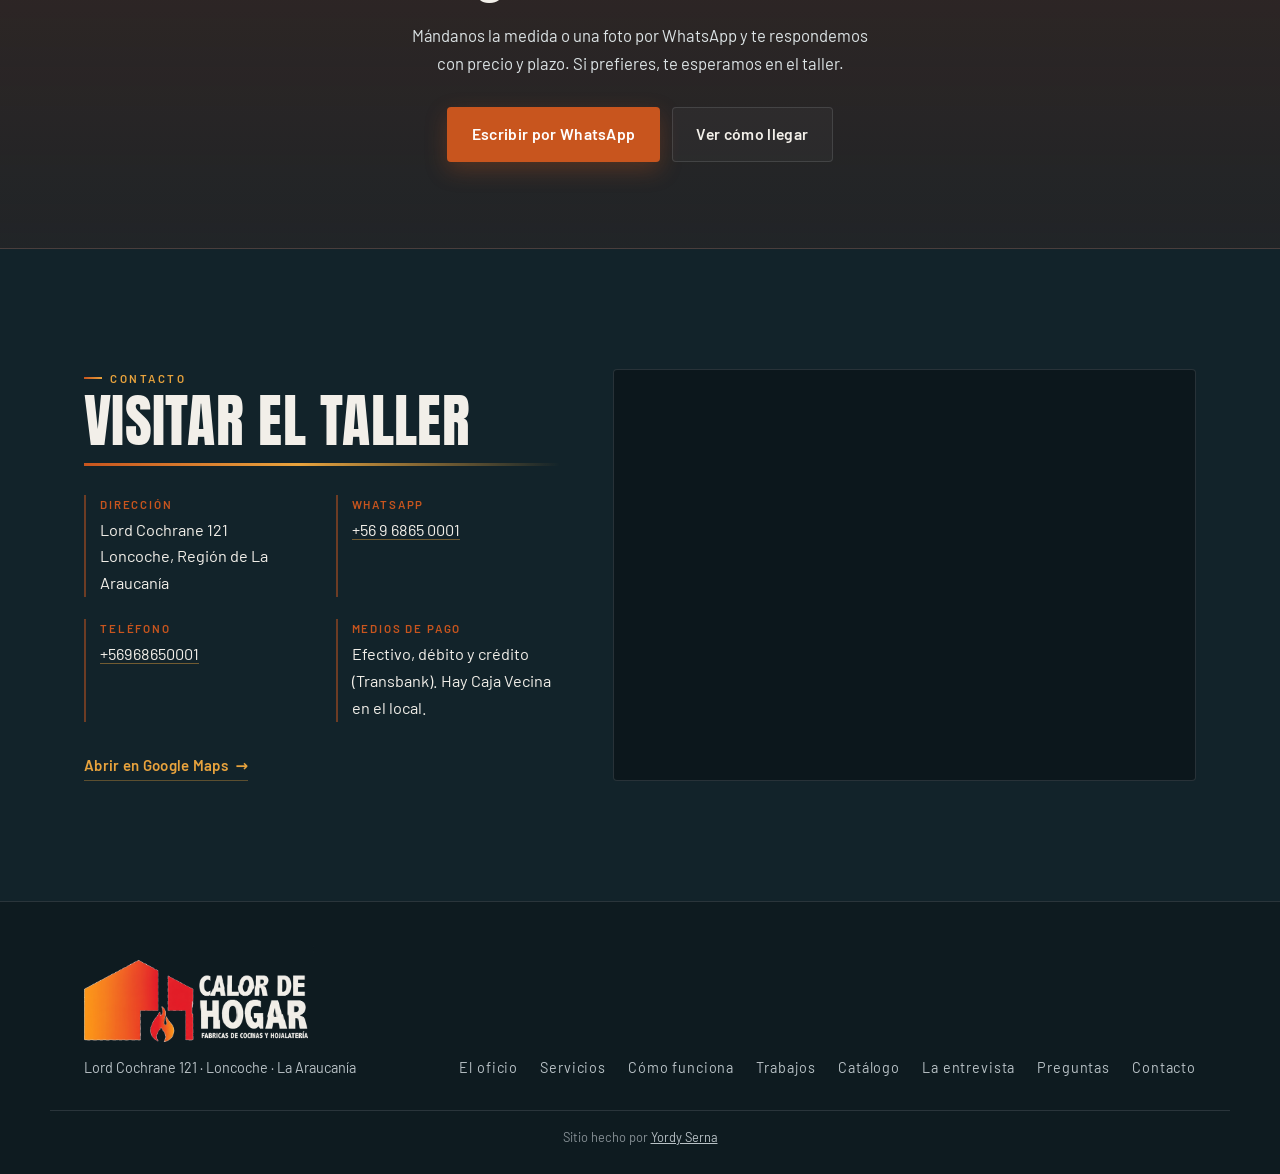
==== commit 0f1e1640: "Carga el WhatsApp real y suma las cocinas, la familia y el catalogo El numero ya esta en datos.js: l" ====
--- a/index.html
+++ b/index.html
@@ -38,7 +38,7 @@
      los navegadores lo guardan bastante más. Sin este número, quien ya visitó
      el sitio sigue viendo los estilos viejos aunque se publique una versión
      nueva. Al cambiar cualquier cosa del CSS, subir también esta fecha. -->
-<link rel="stylesheet" href="css/estilo.css?v=20260807b">
+<link rel="stylesheet" href="css/estilo.css?v=20260807c">
 
 <!-- Ficha de negocio local para Google. Es lo que hace que el local pueda
      salir en el mapa y en las búsquedas de "hojalatería Loncoche".
@@ -93,8 +93,9 @@
   </a>
 
   <nav class="nav" aria-label="Principal">
-    <a href="#oficio">El oficio</a>
-    <a href="#servicios">Servicios</a>
+    <a href="#cocinas">Cocinas</a>
+    <a href="#somos">Quiénes somos</a>
+    <a href="catalogo.html">Catálogo</a>
     <a href="#proceso">Cómo funciona</a>
     <a href="#trabajos">Trabajos</a>
     <a href="#contacto">Contacto</a>
@@ -112,7 +113,9 @@
 
 <!-- menú desplegable en móvil -->
 <nav class="nav-movil" id="nav-movil" aria-label="Principal móvil">
+  <a href="#cocinas">Cocinas a leña</a>
   <a href="#oficio">El oficio</a>
+  <a href="#somos">Quiénes somos</a>
   <a href="#servicios">Servicios</a>
   <a href="#proceso">Cómo funciona</a>
   <a href="#trabajos">Trabajos</a>
@@ -161,18 +164,23 @@
       no traídas de otra parte.
     </p>
 
+    <!-- El catálogo va en la portada, no escondido al fondo: es lo que la
+         gente quiere ver primero y estaba enterrado bajo la galería. -->
     <div class="portada__botones rev">
       <a class="btn btn--sol" href="#cotiza"
          data-wa data-wa-msg="Hola, quiero cotizar un trabajo de hojalatería.">
         Pedir cotización por WhatsApp
       </a>
-      <a class="btn btn--linea" href="#oficio">Ver el taller</a>
+      <a class="btn btn--linea" href="catalogo.html">
+        Conoce más de nuestro trabajo
+        <span aria-hidden="true">→</span>
+      </a>
     </div>
 
     <ul class="portada__sellos rev">
-      <li>Fabricación propia</li>
+      <li>Cocinas a leña desde cero</li>
+      <li>Únicos en Loncoche</li>
       <li>Trabajos a medida</li>
-      <li>Se paga con tarjeta</li>
     </ul>
   </div>
 
@@ -202,6 +210,82 @@
 
 
 <!-- ============================================================
+     COCINAS A LEÑA — el argumento más fuerte del negocio
+     Va temprano a propósito: es lo que nadie más hace en la zona.
+     El dato de "únicos en Loncoche" lo entregó la familia.
+     ============================================================ -->
+<section class="seccion cocinas" id="cocinas">
+  <div class="contenedor">
+    <p class="etiqueta rev">Cocinas a leña</p>
+    <h2 class="titulo rev t-filo">Las hacemos<br>desde cero</h2>
+
+    <div class="cocinas__intro rev">
+      <p>
+        No se arman con piezas compradas: se fabrican completas en el taller, desde
+        la plancha plana. El horno, la placa, los cajones, las puertas y los tiradores
+        salen de acá, cortados y doblados a medida.
+      </p>
+      <p class="cocinas__unico">
+        <span class="t-remache"></span>
+        <strong>Somos los únicos en Loncoche que fabrican cocinas a leña desde cero.</strong>
+        Lo demás que se vende en la zona viene armado de otra parte.
+      </p>
+    </div>
+
+    <ul class="cocinas__grid">
+      <li class="cocina rev">
+        <figure>
+          <img src="images/cocina-blanca.jpg" width="1400" height="913" loading="lazy"
+               alt="Cocina a leña esmaltada blanca con tres discos, horno y cajones, terminada en el taller">
+          <figcaption>Esmaltada blanca, con horno y cajonera</figcaption>
+        </figure>
+      </li>
+      <li class="cocina rev">
+        <figure>
+          <img src="images/cocina-inox-horno.jpg" width="1400" height="913" loading="lazy"
+               alt="Cocina a leña de acero inoxidable con el horno abierto, mostrando las parrillas interiores">
+          <figcaption>Inoxidable, horno abierto</figcaption>
+        </figure>
+      </li>
+      <li class="cocina rev">
+        <figure>
+          <img src="images/cocina-inox-abierta.jpg" width="1400" height="1624" loading="lazy"
+               alt="Cocina a leña de acero inoxidable con horno y cajón cenicero abiertos">
+          <figcaption>El cenicero y el horno, por dentro</figcaption>
+        </figure>
+      </li>
+      <li class="cocina rev">
+        <figure>
+          <img src="images/cocina-madera.jpg" width="1400" height="913" loading="lazy"
+               alt="Cocina a leña con frente de madera y cañón montado, terminada en el taller">
+          <figcaption>Con frente de madera y su cañón</figcaption>
+        </figure>
+      </li>
+      <li class="cocina rev">
+        <figure>
+          <img src="images/cocina-inox-taller.jpg" width="1400" height="1624" loading="lazy"
+               alt="Cocina a leña de acero inoxidable recién terminada, sobre el banco del taller">
+          <figcaption>Recién terminada, antes de salir</figcaption>
+        </figure>
+      </li>
+    </ul>
+
+    <div class="cocinas__pie rev">
+      <p>
+        <strong>¿Tienes otra idea en la cabeza?</strong> No hace falta que sea igual a
+        alguna de estas. Si llegas con una foto, un dibujo o la medida del hueco donde
+        va, se conversa y se ve cómo hacerla.
+      </p>
+      <a class="btn btn--sol" href="#cotiza"
+         data-wa data-wa-msg="Hola, quiero consultar por una cocina a leña hecha a medida. Les cuento lo que tengo pensado:">
+        Conversar mi cocina a medida
+      </a>
+    </div>
+  </div>
+</section>
+
+
+<!-- ============================================================
      EL OFICIO
      ============================================================ -->
 <section class="seccion oficio" id="oficio">
@@ -239,13 +323,77 @@
 
     <!-- Observamos el contenedor, no la imagen recortada: un elemento con la
          máscara cerrada nunca dispararía el IntersectionObserver.
-         Esta foto es la que sostiene todo el texto de al lado: se ven las
-         plantillas colgadas, rotuladas a mano una por una. -->
+         Acá va el maestro trabajando: el texto habla de sus manos, así que
+         la foto tiene que ser él y no un plano del mesón vacío. -->
     <div class="oficio__foto rev">
-      <img src="images/taller-banco-trabajo.jpg" width="1500" height="1125" loading="lazy"
-           alt="Banco de trabajo del taller: decenas de plantillas de zinc colgadas en la pared, rotuladas a mano, y piezas de cañón terminadas sobre el mesón">
-    </div>
-
+      <img src="images/quienes-maestro.jpg" width="1400" height="1207" loading="lazy"
+           alt="Miguel trabajando en el banco del taller, con las herramientas colgadas en la pared de madera detrás">
+    </div>
+
+  </div>
+</section>
+
+
+<!-- ============================================================
+     QUIÉNES SOMOS
+     Lo que la familia pidió que estuviera: que son un taller
+     familiar, que el hijo ya trabaja en el oficio, y la frase que
+     tienen enmarcada en la entrada. Esa frase no la ponemos por
+     decorar: es identidad del negocio y ellos la pidieron.
+     ============================================================ -->
+<section class="seccion somos" id="somos">
+  <div class="contenedor">
+    <p class="etiqueta rev">Quiénes somos</p>
+    <h2 class="titulo rev t-filo">Un taller<br>de familia</h2>
+    <p class="entrada rev">
+      Calor de Hogar no es una cadena ni una sucursal. Es un taller donde el
+      maestro atiende, fabrica y responde, y donde el oficio se está pasando
+      de padre a hijo como se ha hecho siempre en este rubro.
+    </p>
+
+    <ul class="somos__grid">
+      <li class="somos__item rev">
+        <figure>
+          <img src="images/retrato-maestro-logo.jpg" width="1400" height="913" loading="lazy"
+               alt="Miguel A. Bustamante con su overol de trabajo, junto a una cocina a leña terminada y el logo de Calor de Hogar">
+          <figcaption>
+            <strong>Miguel A. Bustamante Q.</strong>
+            <span>El maestro. Es quien toma la medida, corta la plancha y responde
+                  el WhatsApp: no hay vendedor en el medio.</span>
+          </figcaption>
+        </figure>
+      </li>
+
+      <li class="somos__item rev">
+        <figure>
+          <img src="images/quienes-hijo.jpg" width="1400" height="1207" loading="lazy"
+               alt="El hijo de Miguel trabajando en el taller con guantes y herramienta eléctrica">
+          <figcaption>
+            <strong>La segunda generación</strong>
+            <span>Su hijo ya trabaja en el taller. El oficio de la hojalatería se
+                  aprende así, al lado del banco, no en un manual.</span>
+          </figcaption>
+        </figure>
+      </li>
+
+      <li class="somos__item rev">
+        <figure>
+          <img src="images/local-cartel-identidad.jpg" width="1500" height="1125" loading="lazy"
+               alt="Cartel enmarcado en la entrada del local con la frase Dios cambió mi historia y el nombre Hojalatería Calor de Hogar">
+          <figcaption>
+            <strong>“Dios cambió mi historia”</strong>
+            <span>El cartel que está colgado en la entrada desde siempre. Para la
+                  familia es el punto de partida de todo lo demás.</span>
+          </figcaption>
+        </figure>
+      </li>
+    </ul>
+
+    <p class="somos__cierre rev">
+      Por eso cada pieza sale terminada como si fuera para la casa de uno.
+      <strong>Es el apellido de la familia el que va en cada trabajo</strong>,
+      y en un pueblo como Loncoche eso se sabe al día siguiente.
+    </p>
   </div>
 </section>
 
@@ -1015,7 +1163,7 @@
 <!-- Mismo motivo que el CSS: sin el ?v=, un visitante que ya entró seguiría
      usando el datos.js viejo y no vería el número de WhatsApp cuando se cargue.
      Al editar datos.js o main.js, subir esta fecha. -->
-<script src="js/datos.js?v=20260807b"></script>
-<script src="js/main.js?v=20260807b"></script>
+<script src="js/datos.js?v=20260807c"></script>
+<script src="js/main.js?v=20260807c"></script>
 </body>
 </html>
--- a/css/estilo.css
+++ b/css/estilo.css
@@ -1568,6 +1568,160 @@
 
   .galeria__item img{ transition:filter var(--t-rapida); }
   .galeria__item:hover img{ transform:none; }
+}
+
+
+/* ============================================================
+   COCINAS A LEÑA
+   La primera foto manda: ocupa dos columnas y el doble de alto,
+   porque una cocina terminada es lo que cierra la venta.
+   ============================================================ */
+
+.cocinas__intro{ max-width:62ch; margin-top:.4em; }
+.cocinas__intro p{ color:#DCE3E5; font-size:1.06rem; }
+
+/* el dato que la familia pidió destacar */
+.cocinas__unico{
+  border-left:3px solid var(--oxido);
+  padding:14px 0 14px 16px;
+  background:linear-gradient(to right, rgba(200,85,30,.12), transparent 80%);
+  border-radius:0 var(--radio) var(--radio) 0;
+}
+.cocinas__unico strong{
+  display:block;
+  font-family:"Anton",sans-serif;
+  font-weight:400;
+  font-size:1.2rem;
+  text-transform:uppercase;
+  letter-spacing:.02em;
+  color:var(--ambar);
+  margin-bottom:.3em;
+}
+
+.cocinas__grid{
+  list-style:none; margin:2.6em 0 0; padding:0;
+  display:grid; gap:14px;
+}
+.cocina figure{
+  margin:0;
+  position:relative;
+  overflow:hidden;
+  border-radius:var(--radio);
+  background:#0C171C;
+  border:1px solid var(--borde);
+  height:100%;
+}
+.cocina img{
+  width:100%; height:100%;
+  aspect-ratio:4/3;
+  object-fit:cover;
+  filter:saturate(.9) contrast(1.04) brightness(1.03);
+  transition:transform .8s cubic-bezier(.22,.61,.36,1);
+}
+.cocina:hover img{ transform:scale(1.05); }
+.cocina figcaption{
+  position:absolute; left:0; right:0; bottom:0;
+  padding:34px 16px 13px;
+  font-size:.86rem;
+  font-weight:600;
+  letter-spacing:.04em;
+  background:linear-gradient(to top, rgba(12,23,28,.94), transparent);
+  pointer-events:none;
+}
+
+.cocinas__pie{
+  margin-top:2.4em;
+  display:grid; gap:18px;
+  align-items:center;
+  border-top:1px solid var(--borde);
+  padding-top:2em;
+}
+.cocinas__pie p{ margin:0; color:var(--zinc); font-size:1.02rem; max-width:56ch; }
+.cocinas__pie strong{ color:var(--cal); }
+.cocinas__pie .btn{ justify-self:start; }
+
+.js .cocina:nth-child(2){ transition-delay:.07s; }
+.js .cocina:nth-child(3){ transition-delay:.14s; }
+.js .cocina:nth-child(4){ transition-delay:.21s; }
+.js .cocina:nth-child(5){ transition-delay:.28s; }
+
+@media (min-width:700px){
+  .cocinas__grid{ grid-template-columns:repeat(3,1fr); }
+  /* la esmaltada blanca es la mejor foto: manda sobre las demás */
+  .cocina:first-child{ grid-column:span 2; grid-row:span 2; }
+  .cocina:first-child img{ aspect-ratio:auto; }
+  .cocinas__pie{ grid-template-columns:1fr auto; gap:30px; }
+  .cocinas__pie .btn{ justify-self:end; }
+}
+
+
+/* ============================================================
+   QUIÉNES SOMOS
+   Tres retratos del negocio: el maestro, el hijo y el cartel de
+   la entrada. Van del mismo tamaño, sin jerarquía entre ellos,
+   porque las tres cosas pesan lo mismo para la familia.
+   ============================================================ */
+
+.somos{
+  background:linear-gradient(to bottom, transparent, rgba(27,59,66,.5) 15%, rgba(27,59,66,.5) 85%, transparent);
+}
+
+.somos__grid{
+  list-style:none; margin:2.8em 0 0; padding:0;
+  display:grid; gap:20px;
+}
+
+.somos__item figure{
+  margin:0;
+  height:100%;
+  display:flex; flex-direction:column;
+  background:rgba(18,35,42,.6);
+  border:1px solid var(--borde);
+  border-radius:var(--radio);
+  overflow:hidden;
+  transition:border-color var(--t-rapida), transform var(--t-rapida);
+}
+.somos__item:hover figure{
+  border-color:rgba(232,163,61,.4);
+  transform:translateY(-3px);
+}
+.somos__item img{
+  width:100%;
+  aspect-ratio:4/3;
+  object-fit:cover;
+  filter:saturate(.9) contrast(1.04) brightness(1.02);
+}
+/* el cartel es un cuadro colgado: se encuadra hacia arriba */
+.somos__item:last-child img{ object-position:center 38%; }
+
+.somos__item figcaption{
+  padding:18px 20px 22px;
+  display:flex; flex-direction:column; gap:.5em;
+}
+.somos__item figcaption strong{
+  font-family:"Anton",sans-serif;
+  font-weight:400;
+  font-size:1.14rem;
+  text-transform:uppercase;
+  letter-spacing:.02em;
+  color:var(--cal);
+}
+.somos__item figcaption span{ color:var(--zinc); font-size:.95rem; line-height:1.6; }
+
+.somos__cierre{
+  margin:2.4em auto 0;
+  max-width:60ch;
+  text-align:center;
+  font-size:1.06rem;
+  color:#DCE3E5;
+}
+.somos__cierre strong{ color:var(--ambar); font-weight:600; }
+
+.js .somos__item:nth-child(2){ transition-delay:.08s; }
+.js .somos__item:nth-child(3){ transition-delay:.16s; }
+
+@media (min-width:760px){
+  .somos__grid{ grid-template-columns:repeat(3,1fr); }
 }
 
 
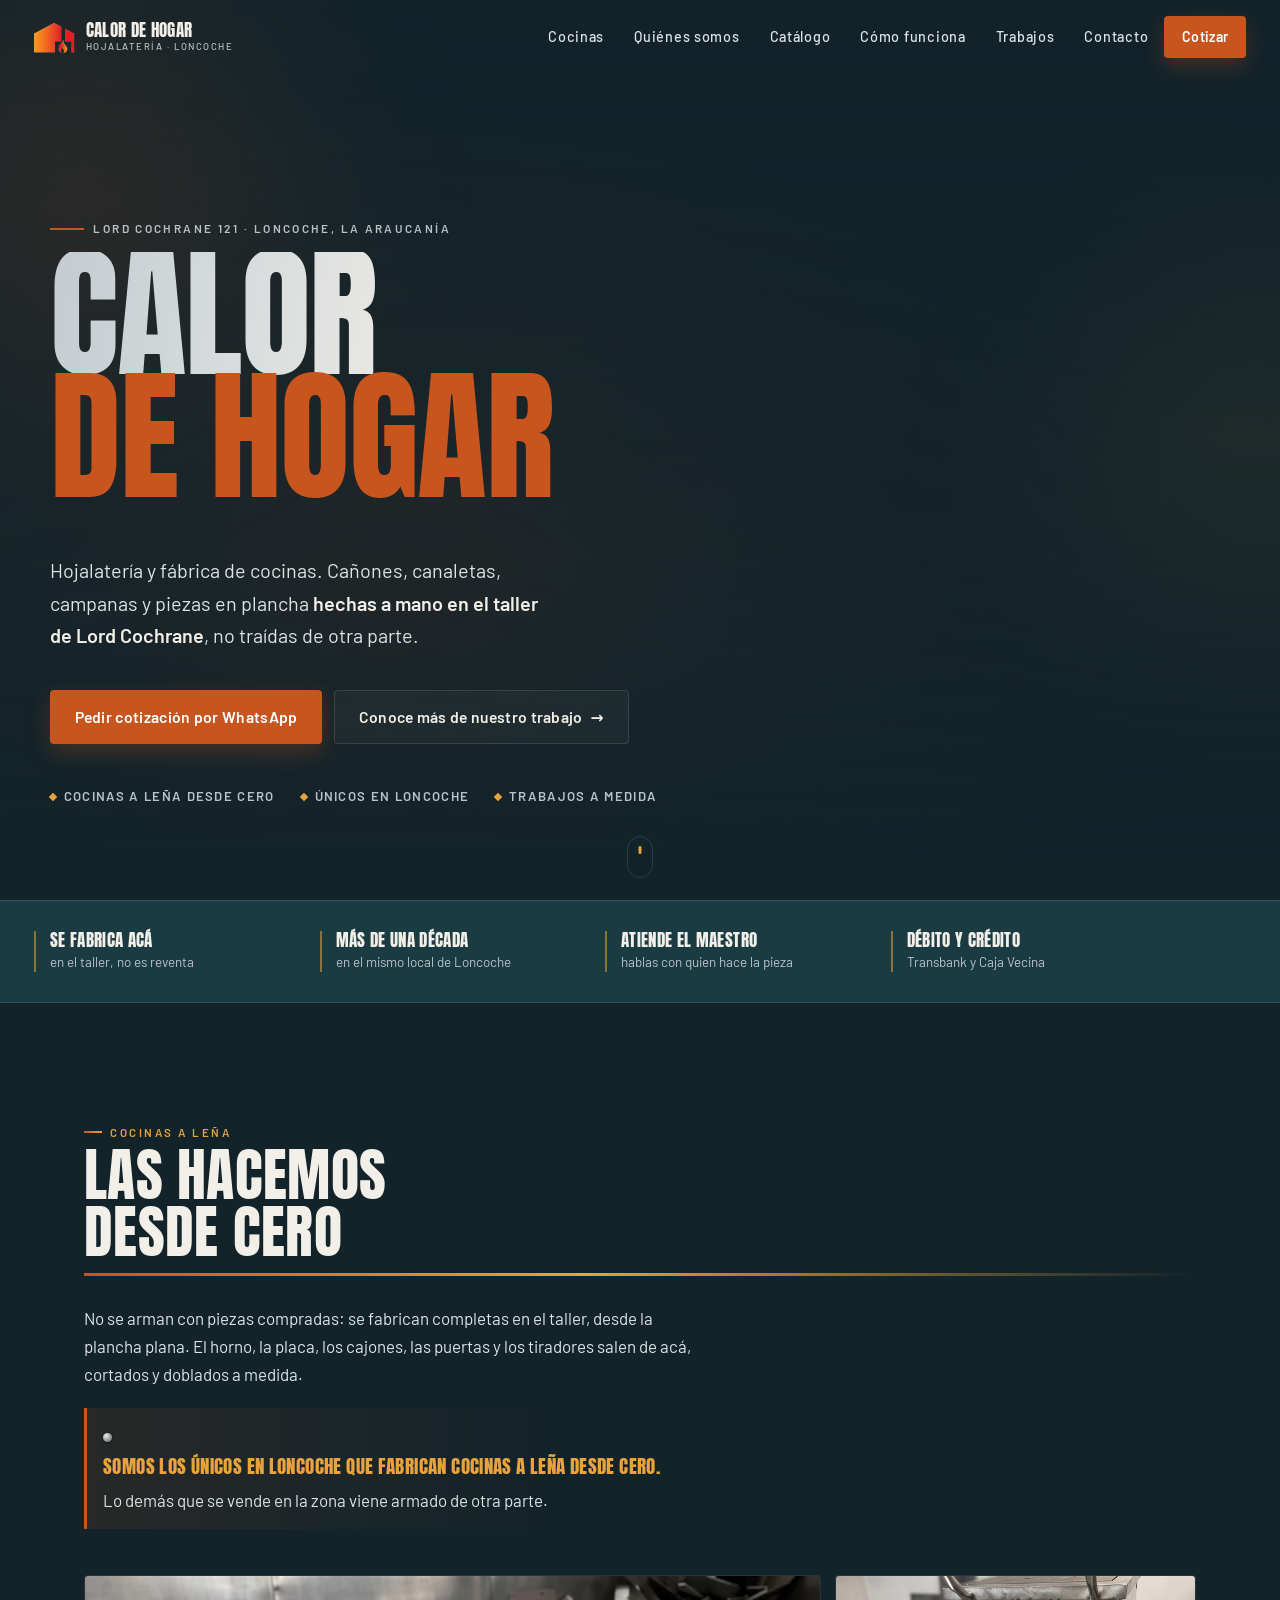
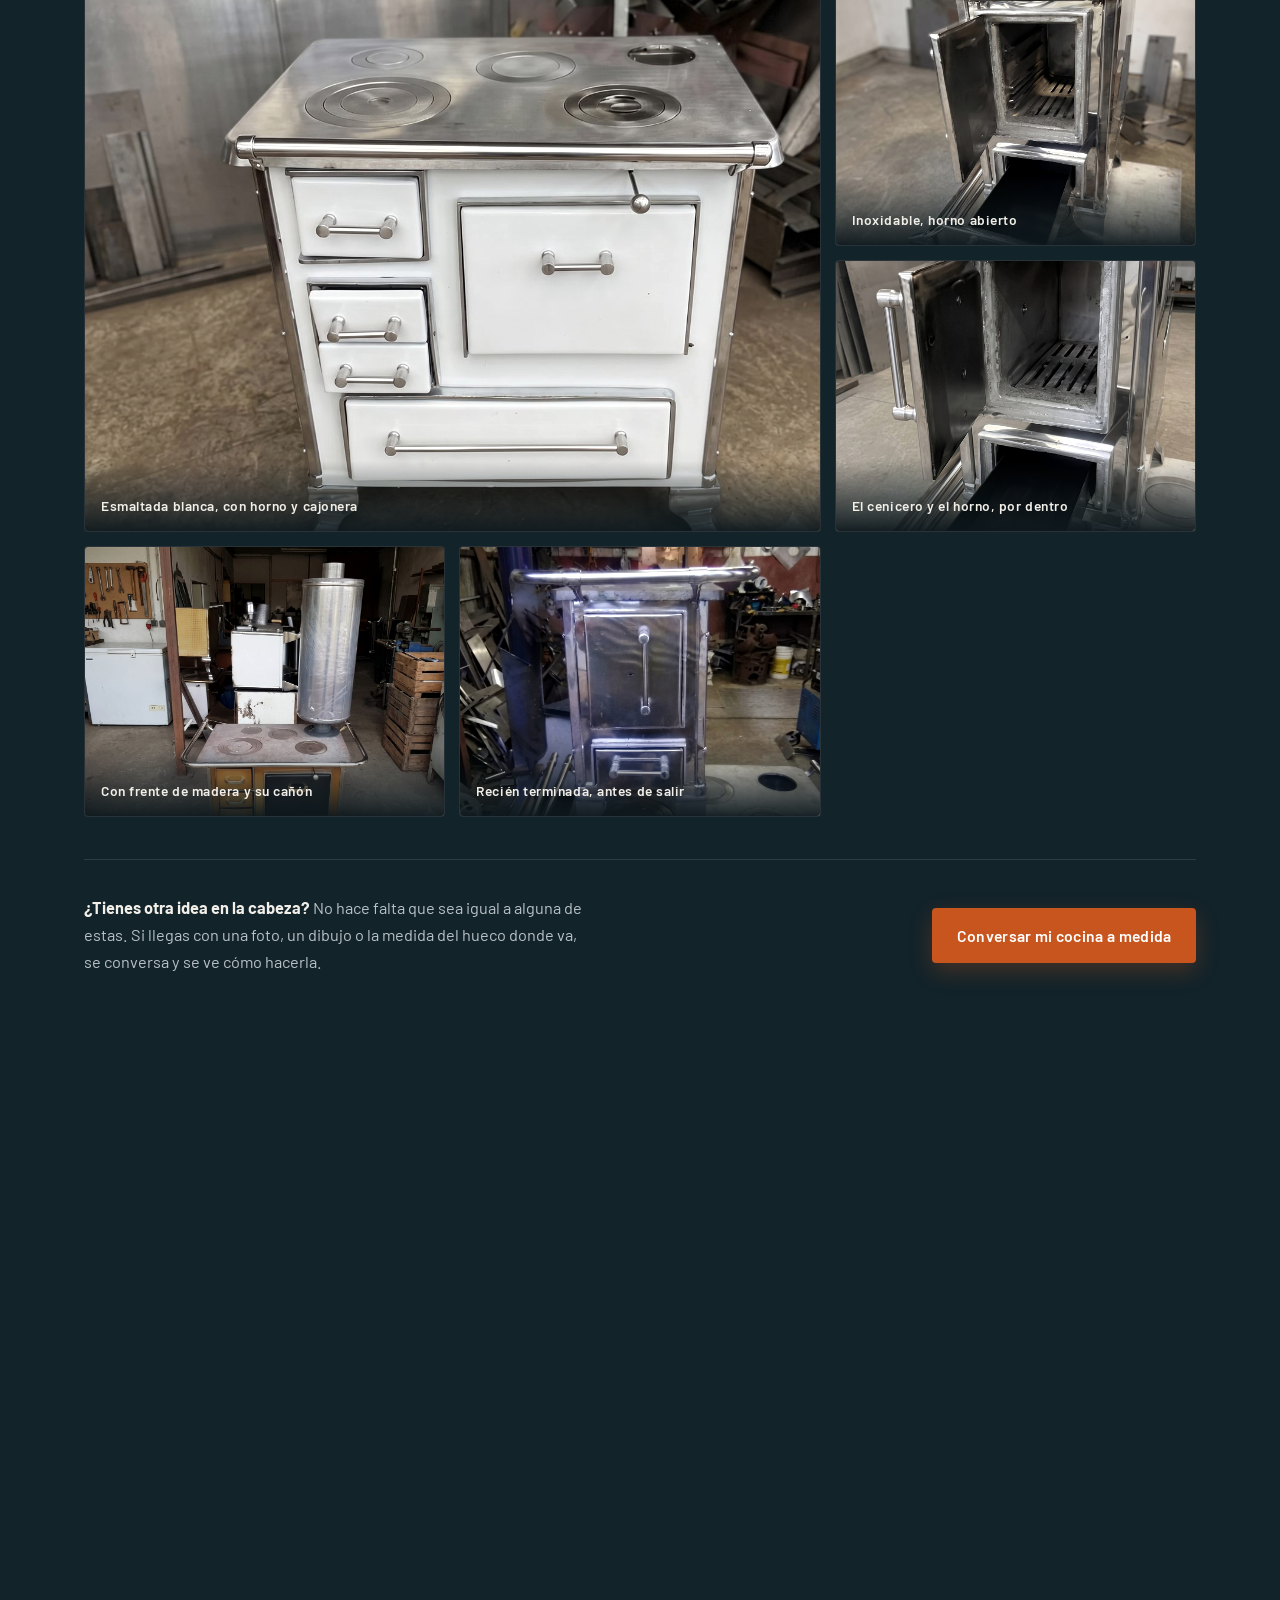
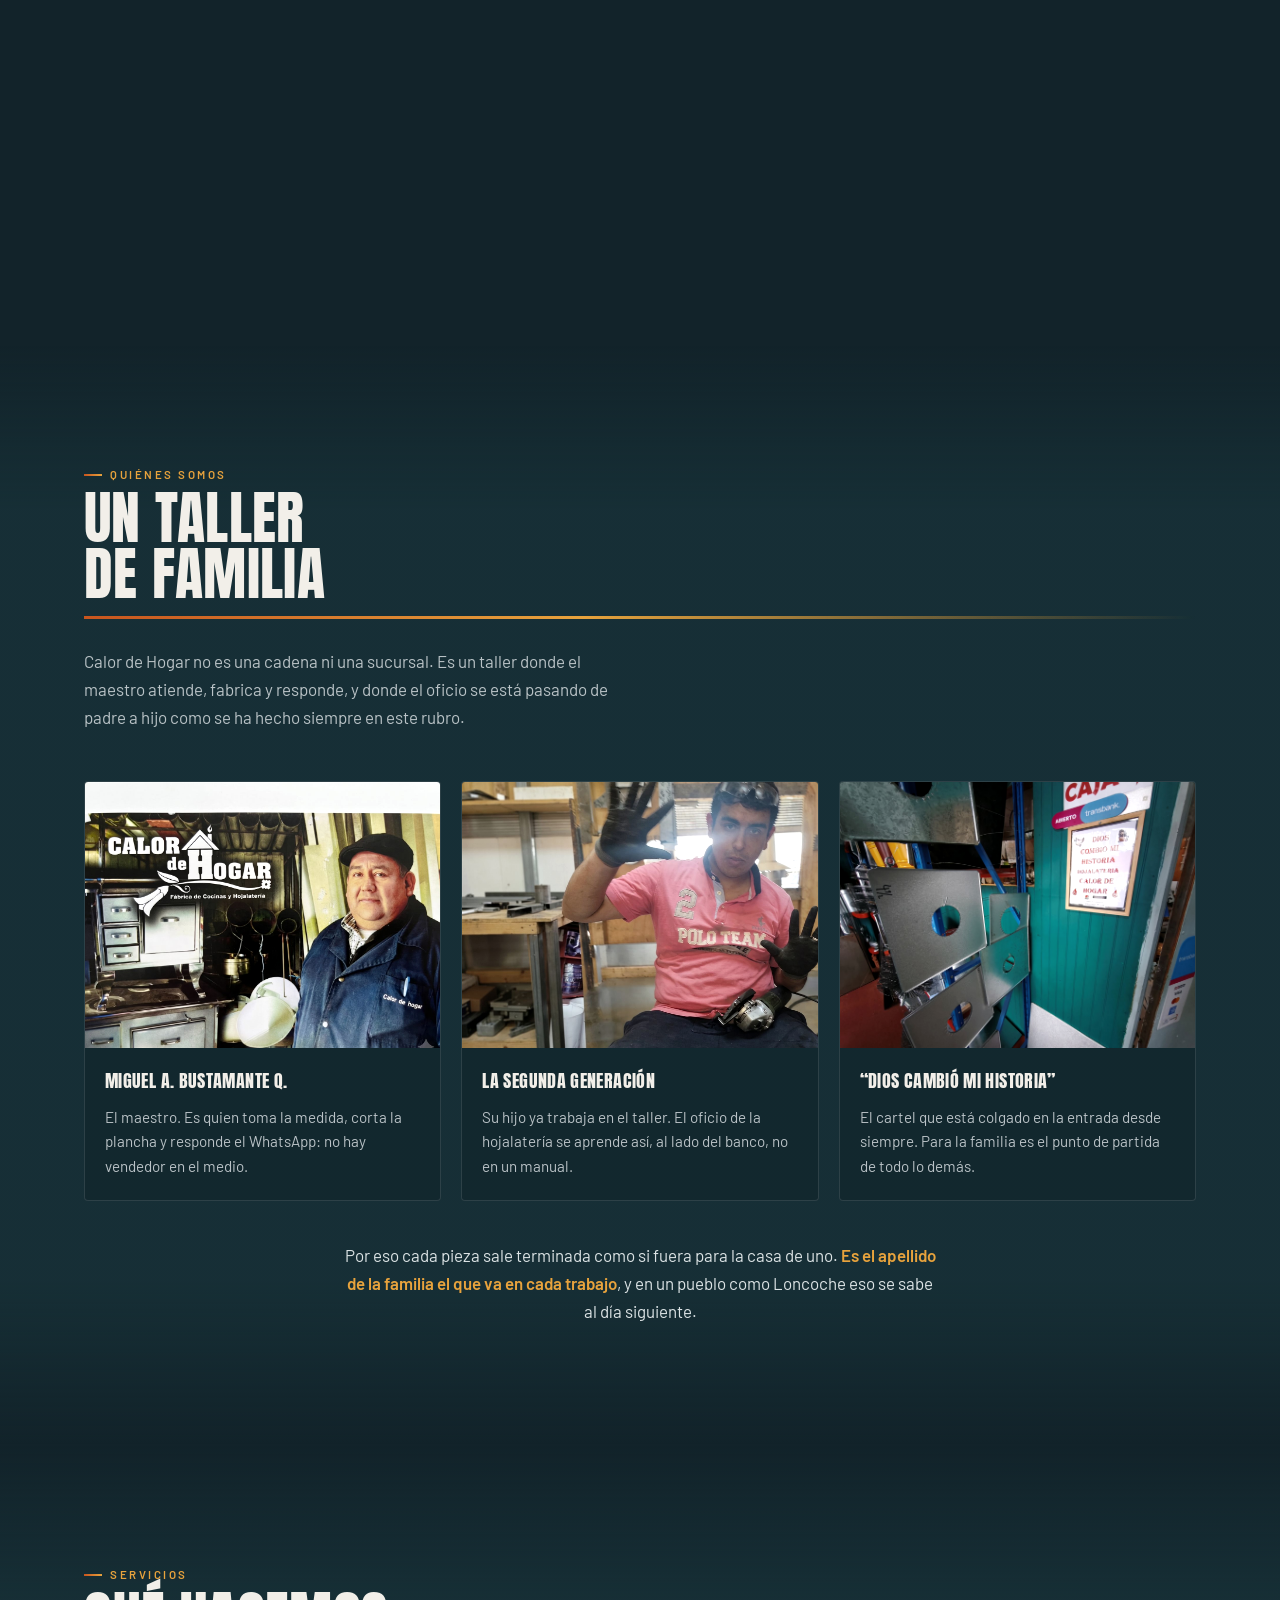
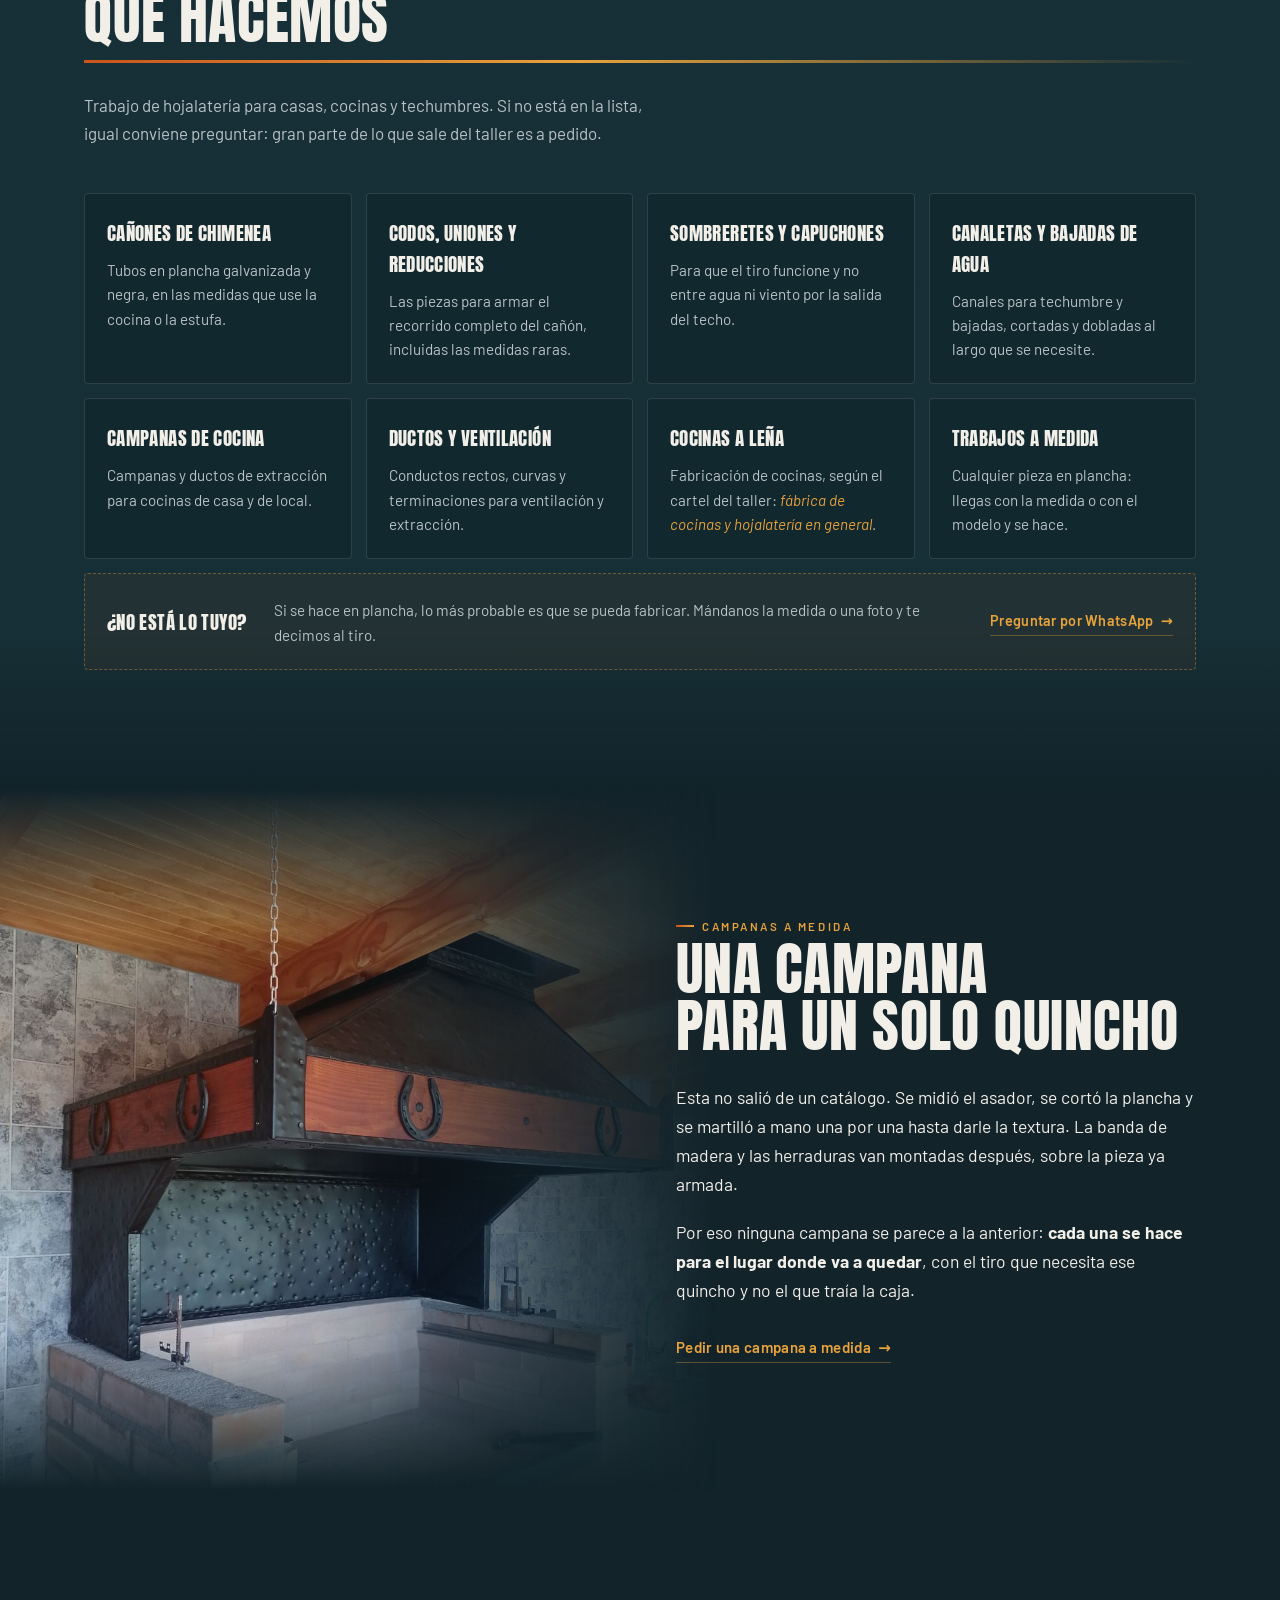
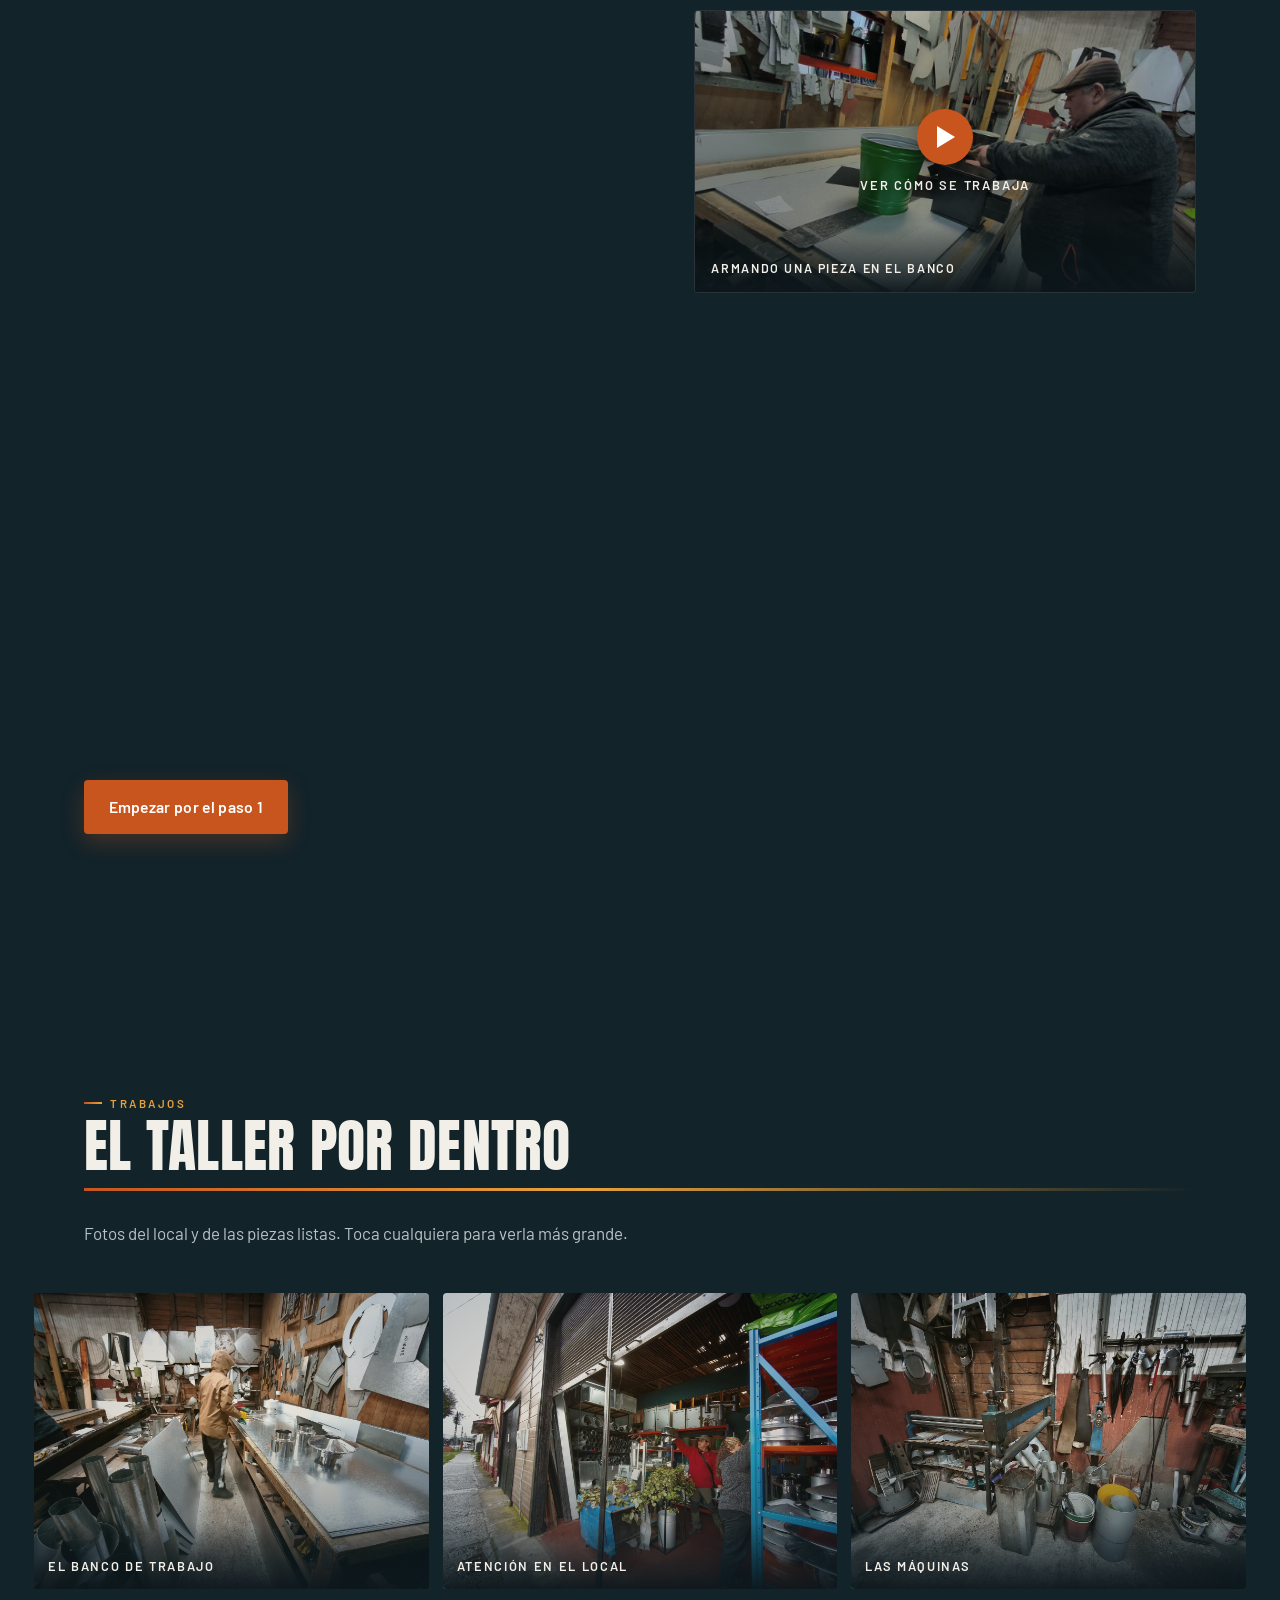
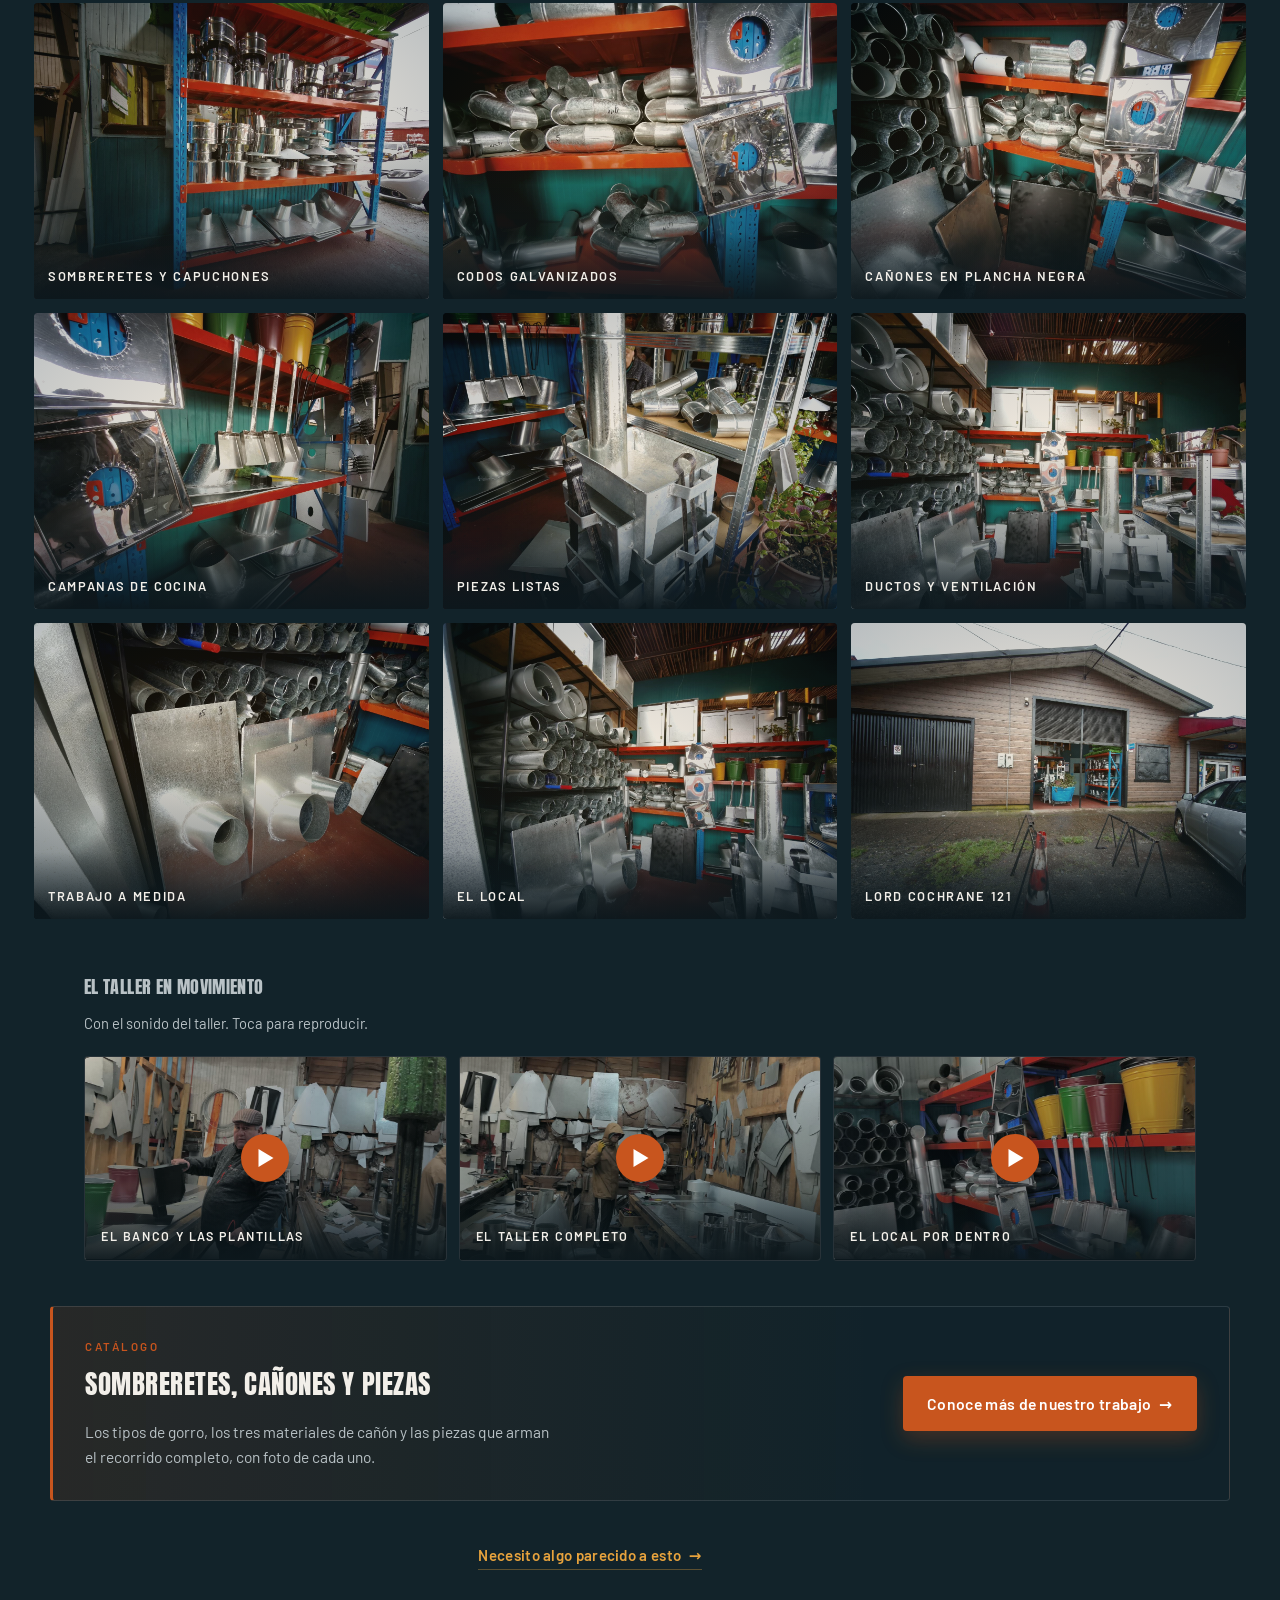
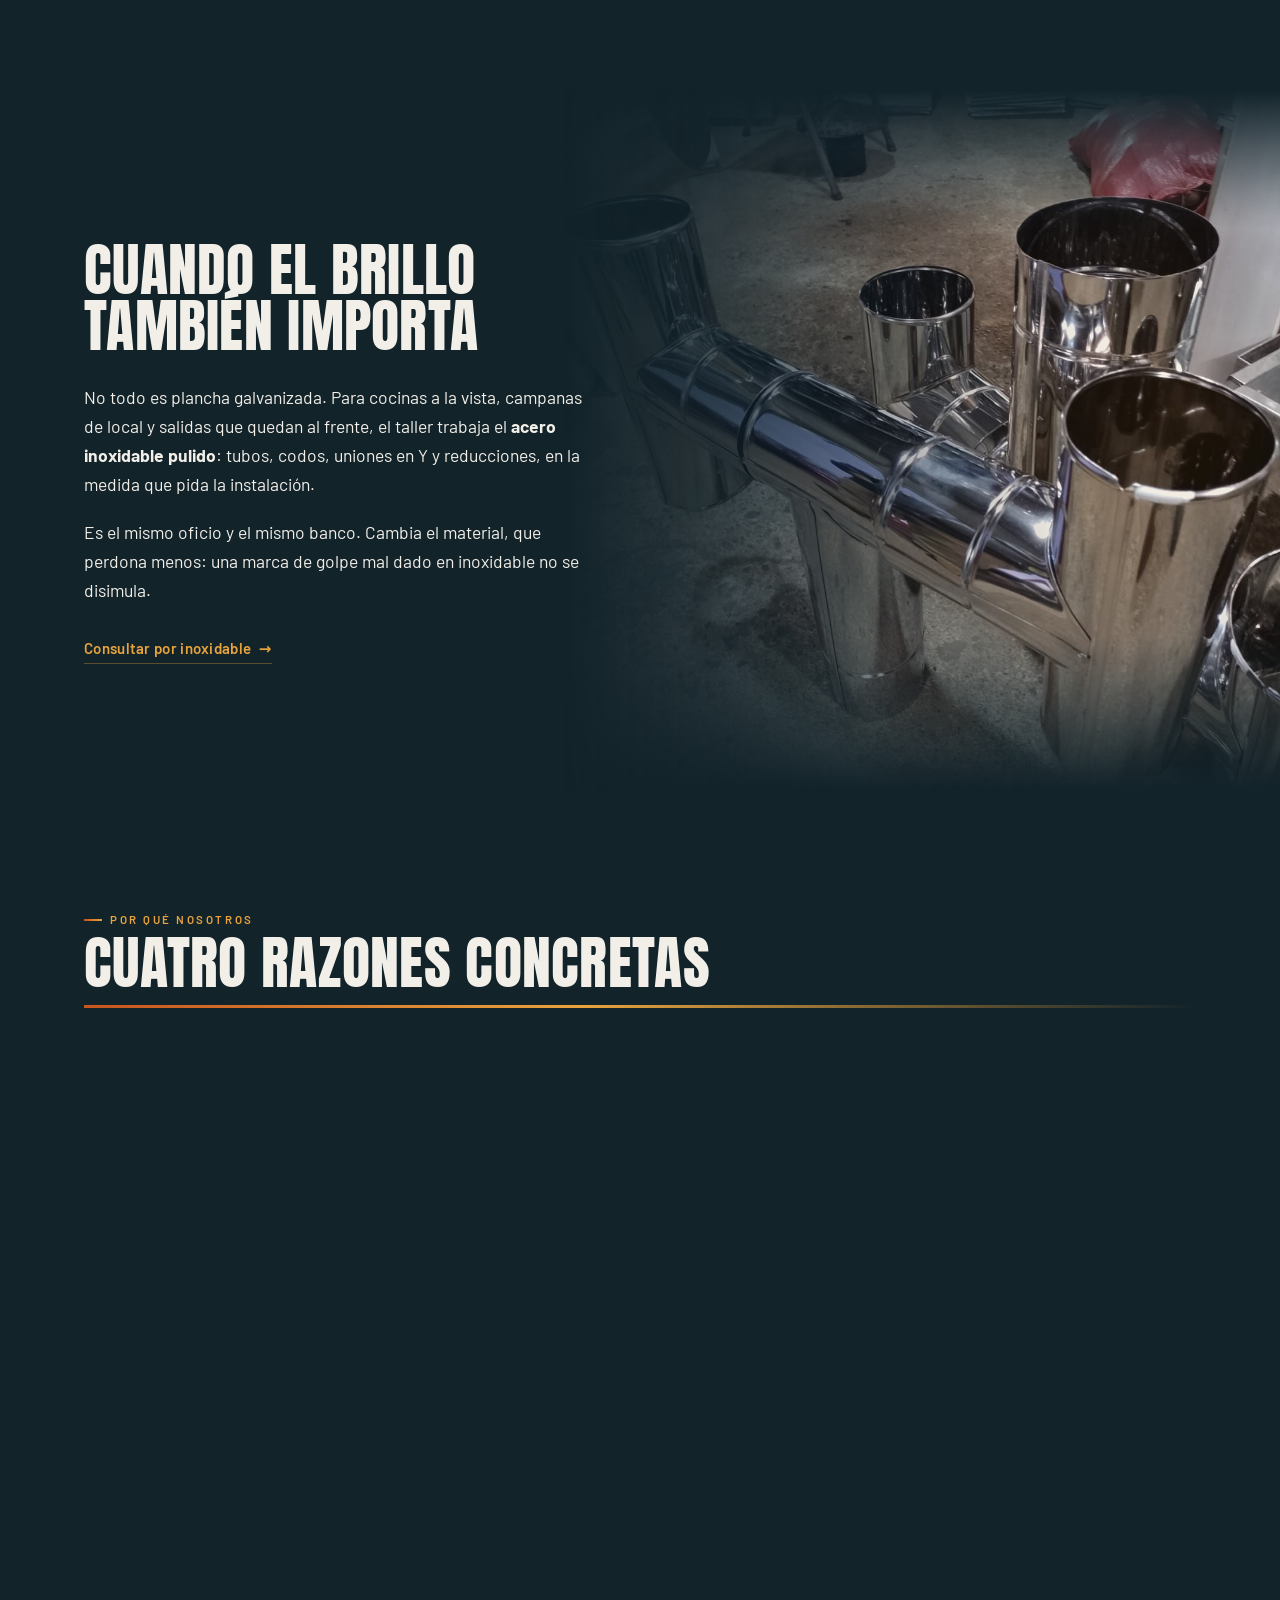
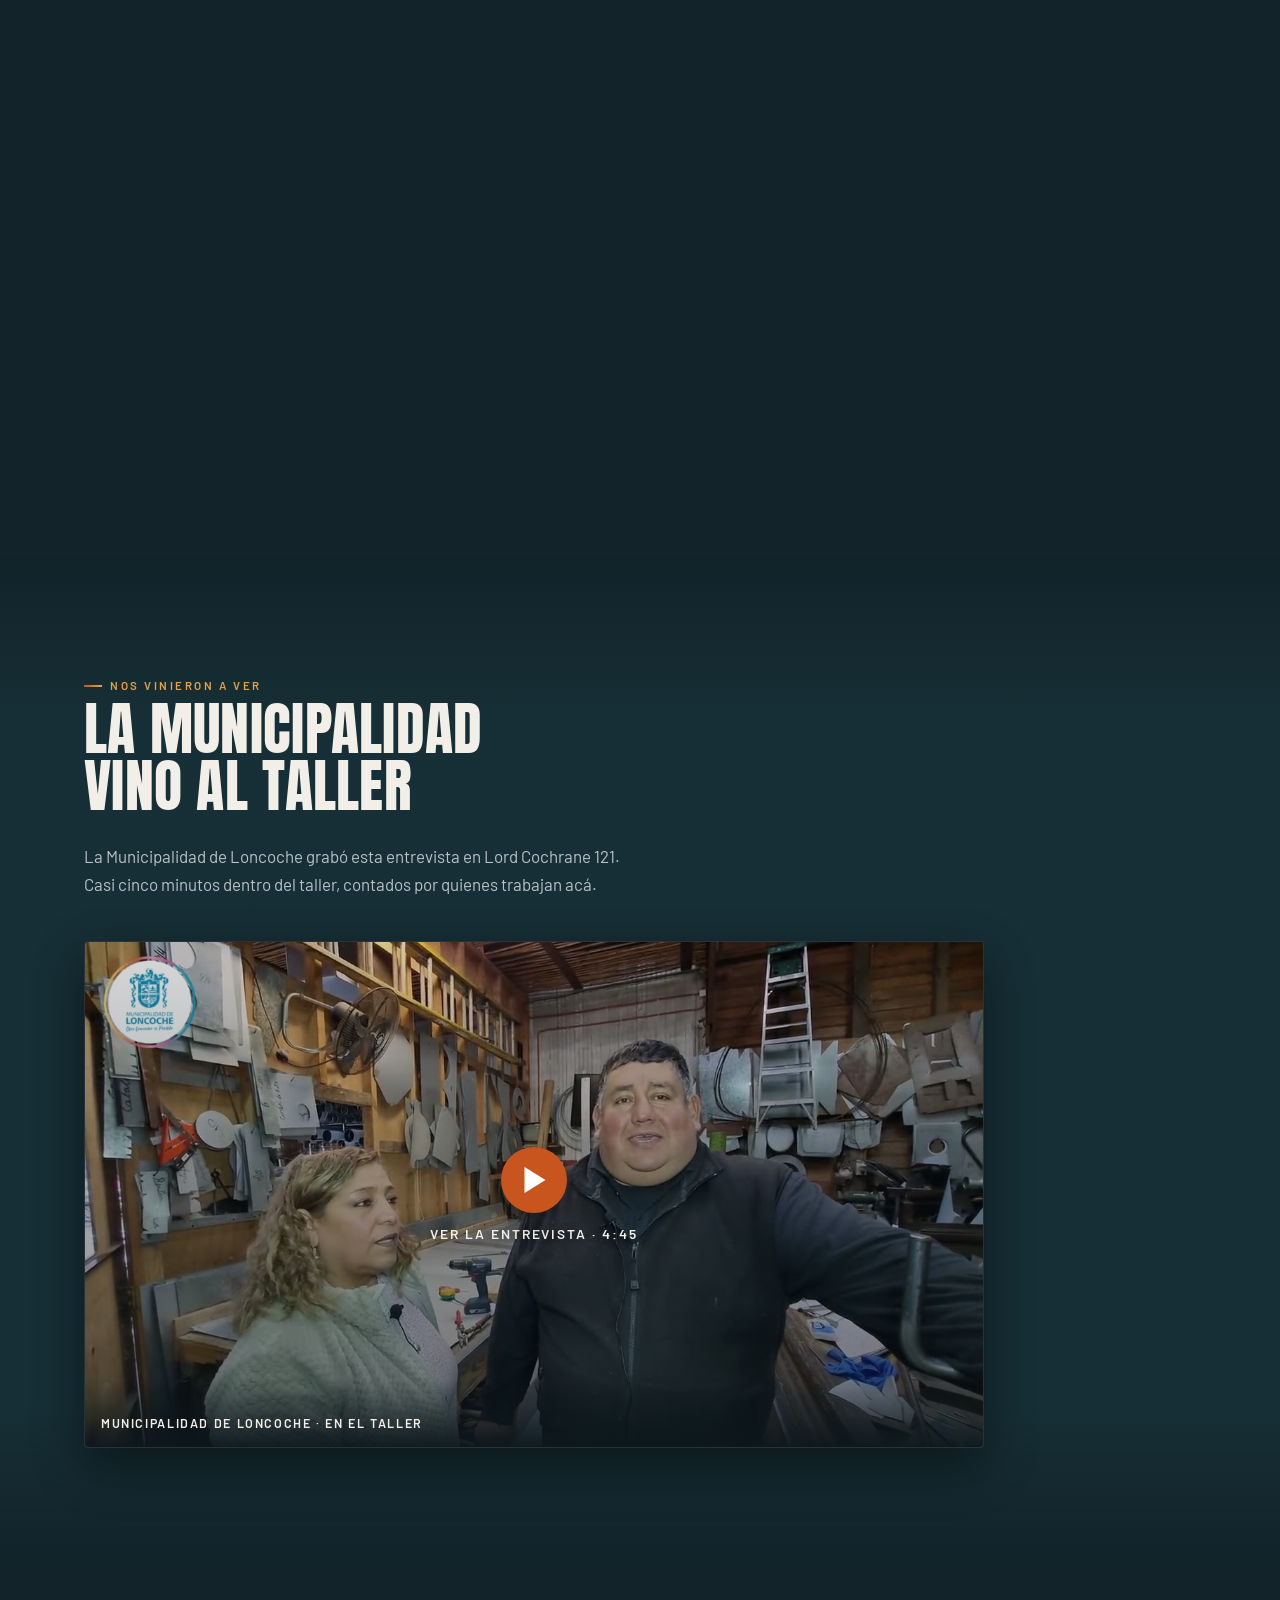
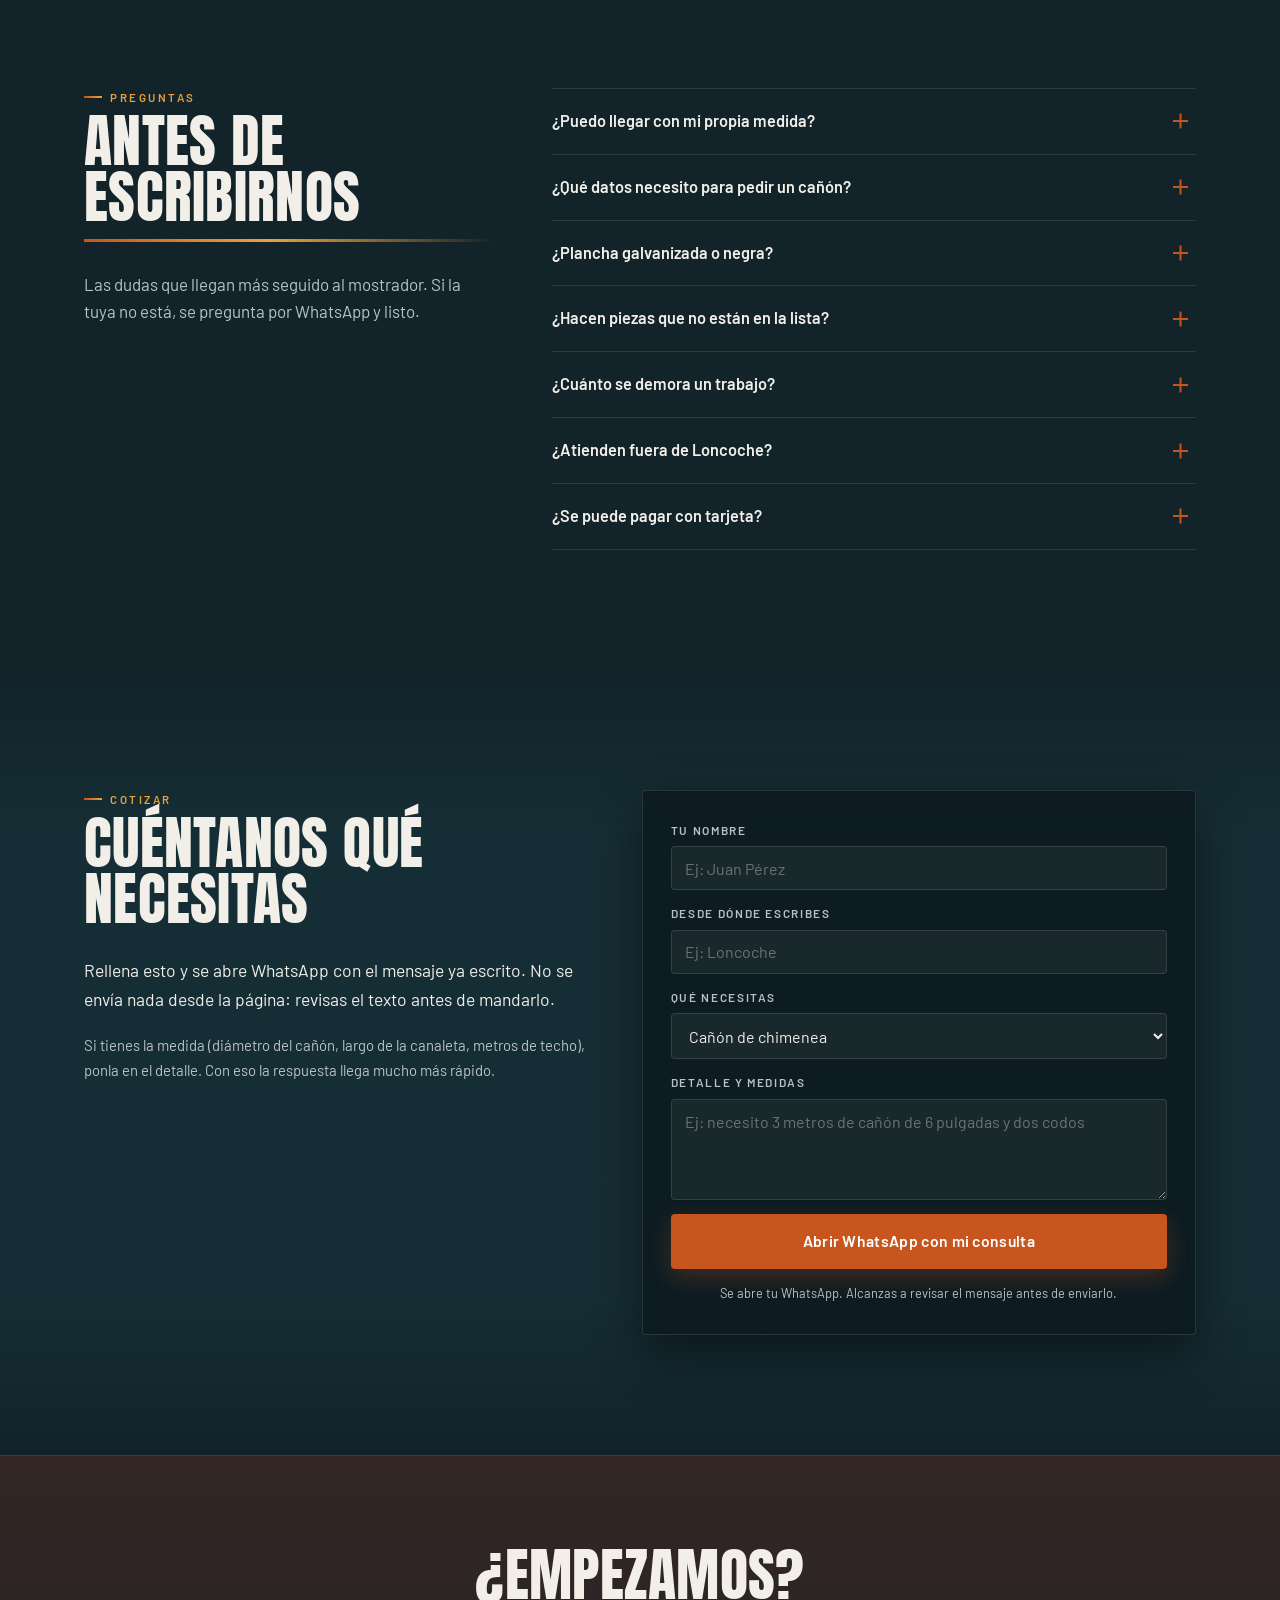
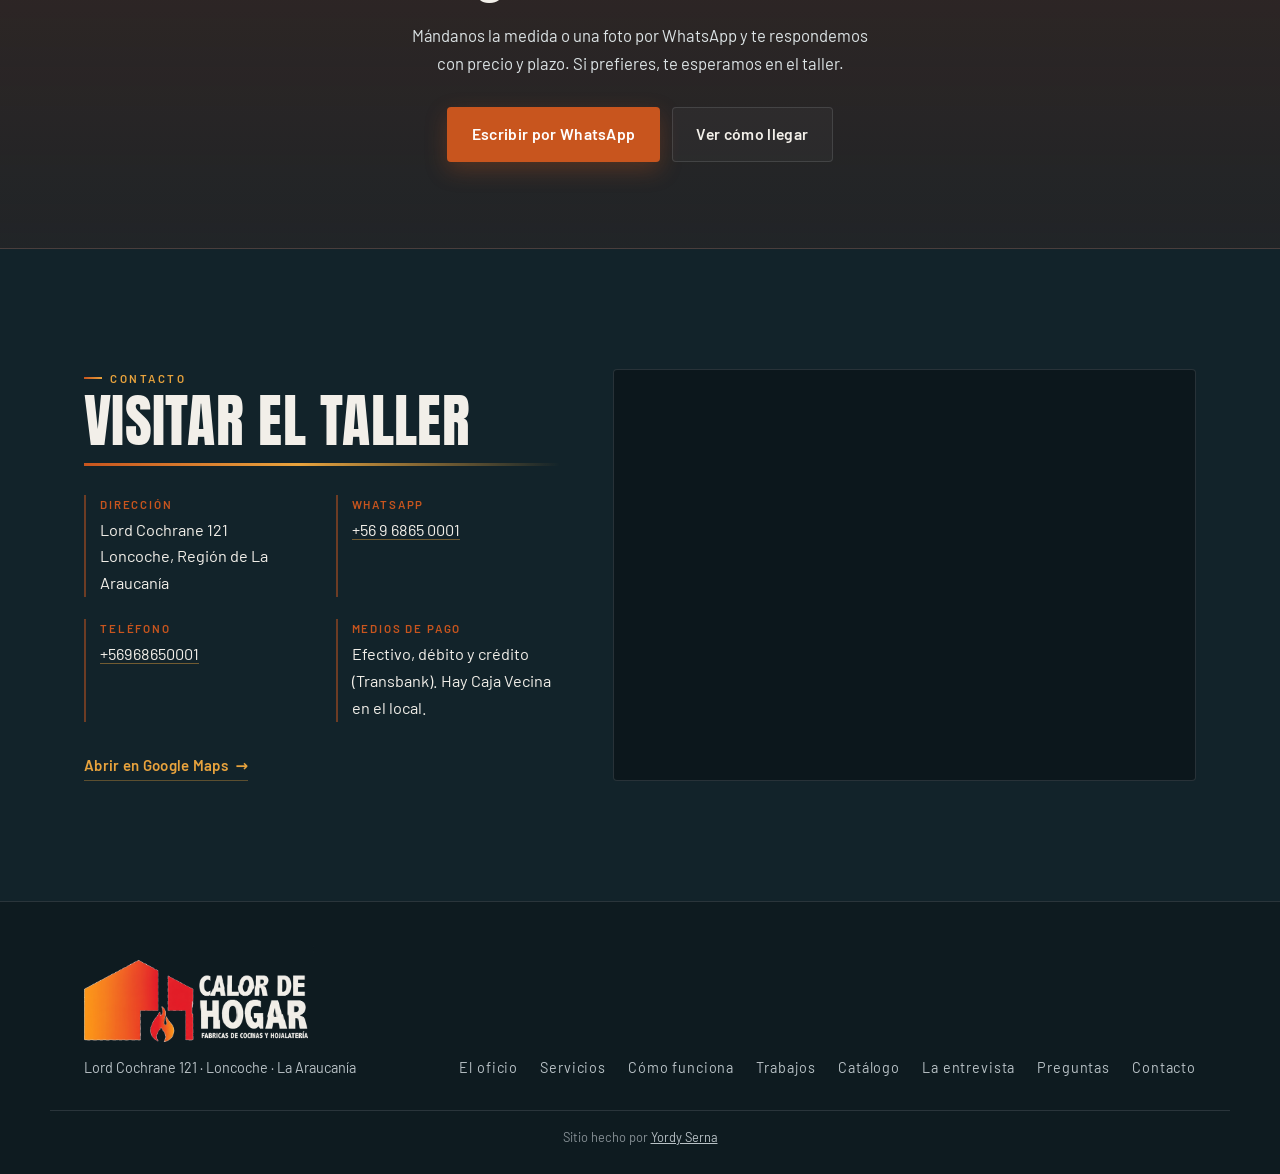
==== commit 8b1073eb: "Apunta el sitio al dominio propio calordehogarloncoche.cl El archivo CNAME le dice a GitHub que este" ====
--- a/index.html
+++ b/index.html
@@ -6,7 +6,7 @@
 <title>Hojalatería en Loncoche · Cañones, canaletas y cocinas a leña — Calor de Hogar</title>
 <meta name="description" content="Hojalatería y fábrica de cocinas en Loncoche. Cañones de chimenea, codos, sombreretes, canaletas, campanas y trabajos en plancha a medida, hechos en el taller. Lord Cochrane 121.">
 <meta name="theme-color" content="#12232A">
-<link rel="canonical" href="https://yordyserna.github.io/calor-del-hogar/">
+<link rel="canonical" href="https://calordehogarloncoche.cl/">
 
 <!-- Open Graph / vista previa al compartir por WhatsApp.
      og:image TIENE que ser una URL absoluta: con ruta relativa WhatsApp no
@@ -16,10 +16,10 @@
      de un vistazo que hay un taller real detrás, que es lo que hace clic. -->
 <meta property="og:type" content="website">
 <meta property="og:site_name" content="Hojalatería Calor de Hogar">
-<meta property="og:url" content="https://yordyserna.github.io/calor-del-hogar/">
+<meta property="og:url" content="https://calordehogarloncoche.cl/">
 <meta property="og:title" content="Hojalatería Calor de Hogar — Loncoche">
 <meta property="og:description" content="Fábrica de cocinas y hojalatería en general. Cañones, canaletas y trabajos en plancha hechos a mano en el taller de Lord Cochrane 121.">
-<meta property="og:image" content="https://yordyserna.github.io/calor-del-hogar/images/taller-banco-trabajo.jpg">
+<meta property="og:image" content="https://calordehogarloncoche.cl/images/taller-banco-trabajo.jpg">
 <meta property="og:image:width" content="1500">
 <meta property="og:image:height" content="1125">
 <meta property="og:image:alt" content="Banco de trabajo del taller con las plantillas de hojalatería colgadas en la pared">
@@ -66,10 +66,10 @@
   "currenciesAccepted": "CLP",
   "founder": { "@type": "Person", "name": "Miguel A. Bustamante Q." },
   "image": [
-    "https://yordyserna.github.io/calor-del-hogar/images/local-fachada.jpg",
-    "https://yordyserna.github.io/calor-del-hogar/images/taller-banco-trabajo.jpg"
+    "https://calordehogarloncoche.cl/images/local-fachada.jpg",
+    "https://calordehogarloncoche.cl/images/taller-banco-trabajo.jpg"
   ],
-  "url": "https://yordyserna.github.io/calor-del-hogar/"
+  "url": "https://calordehogarloncoche.cl/"
 }
 </script>
 </head>
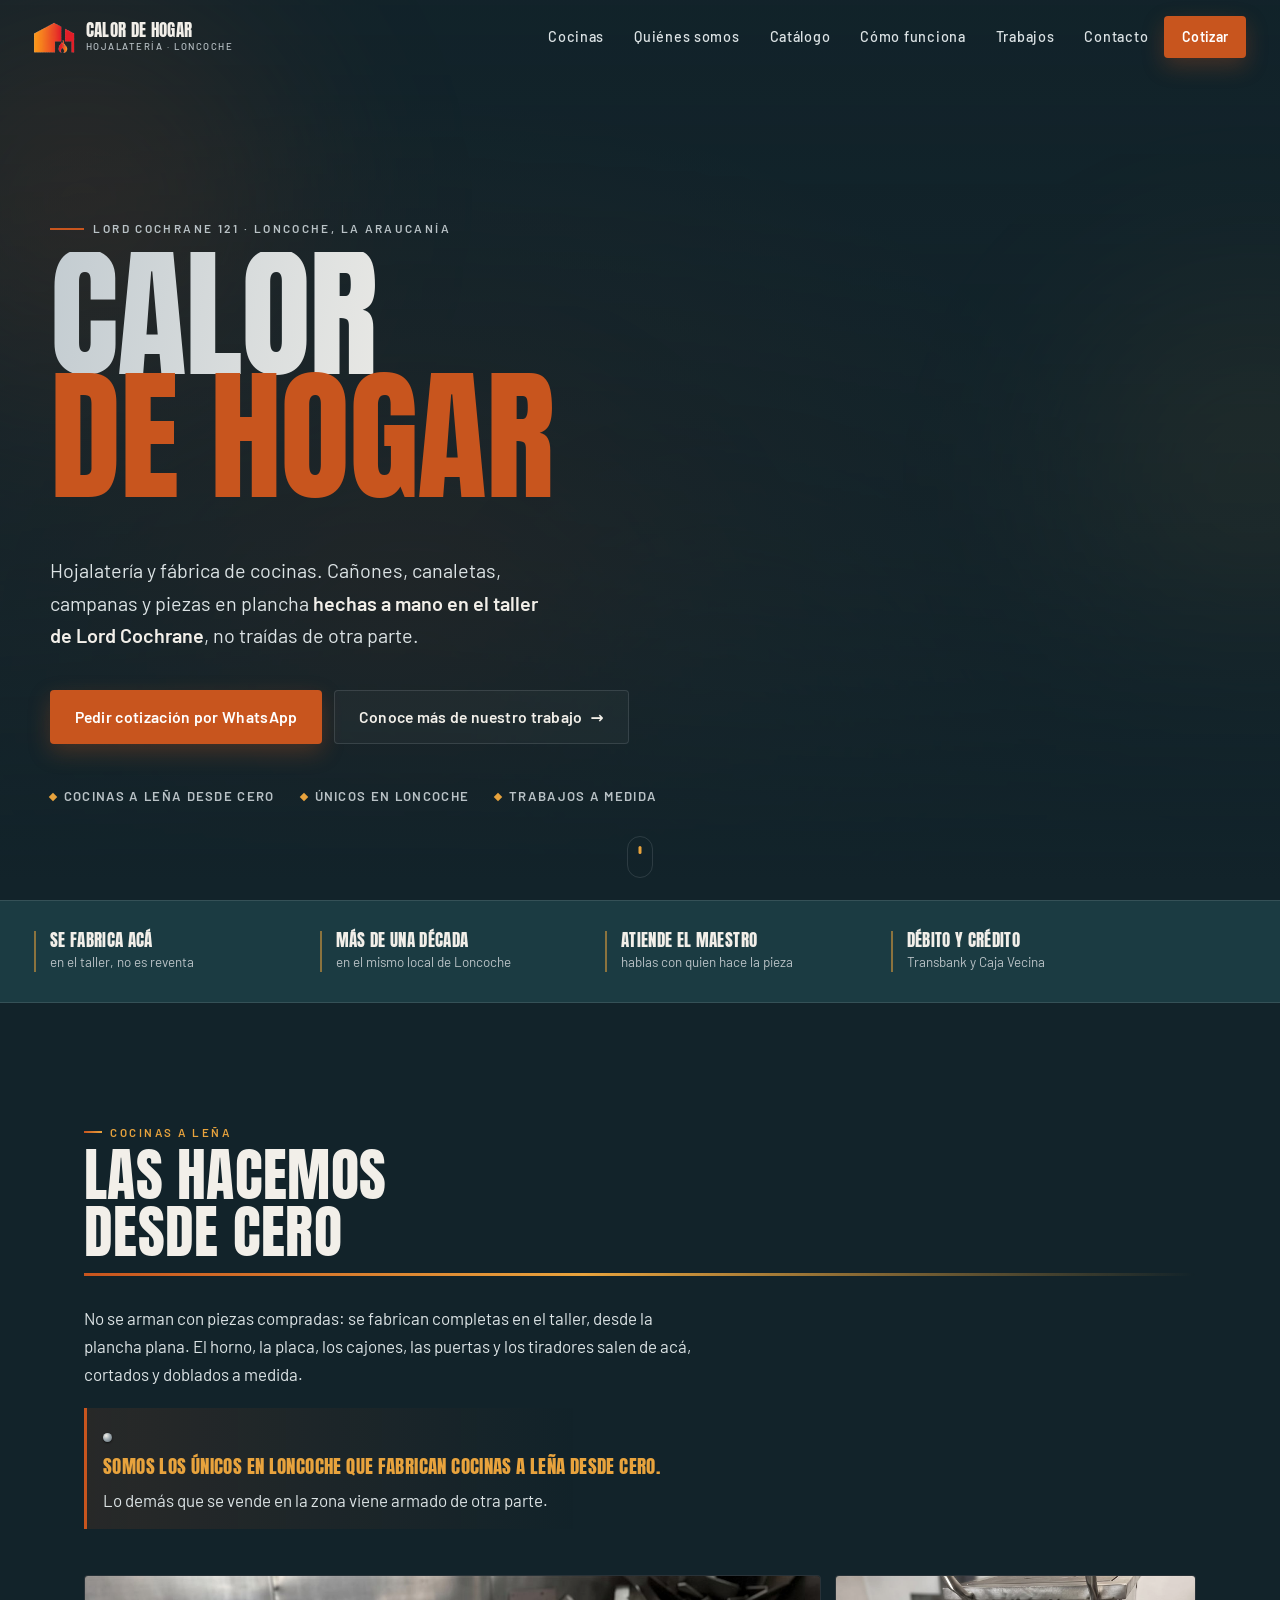
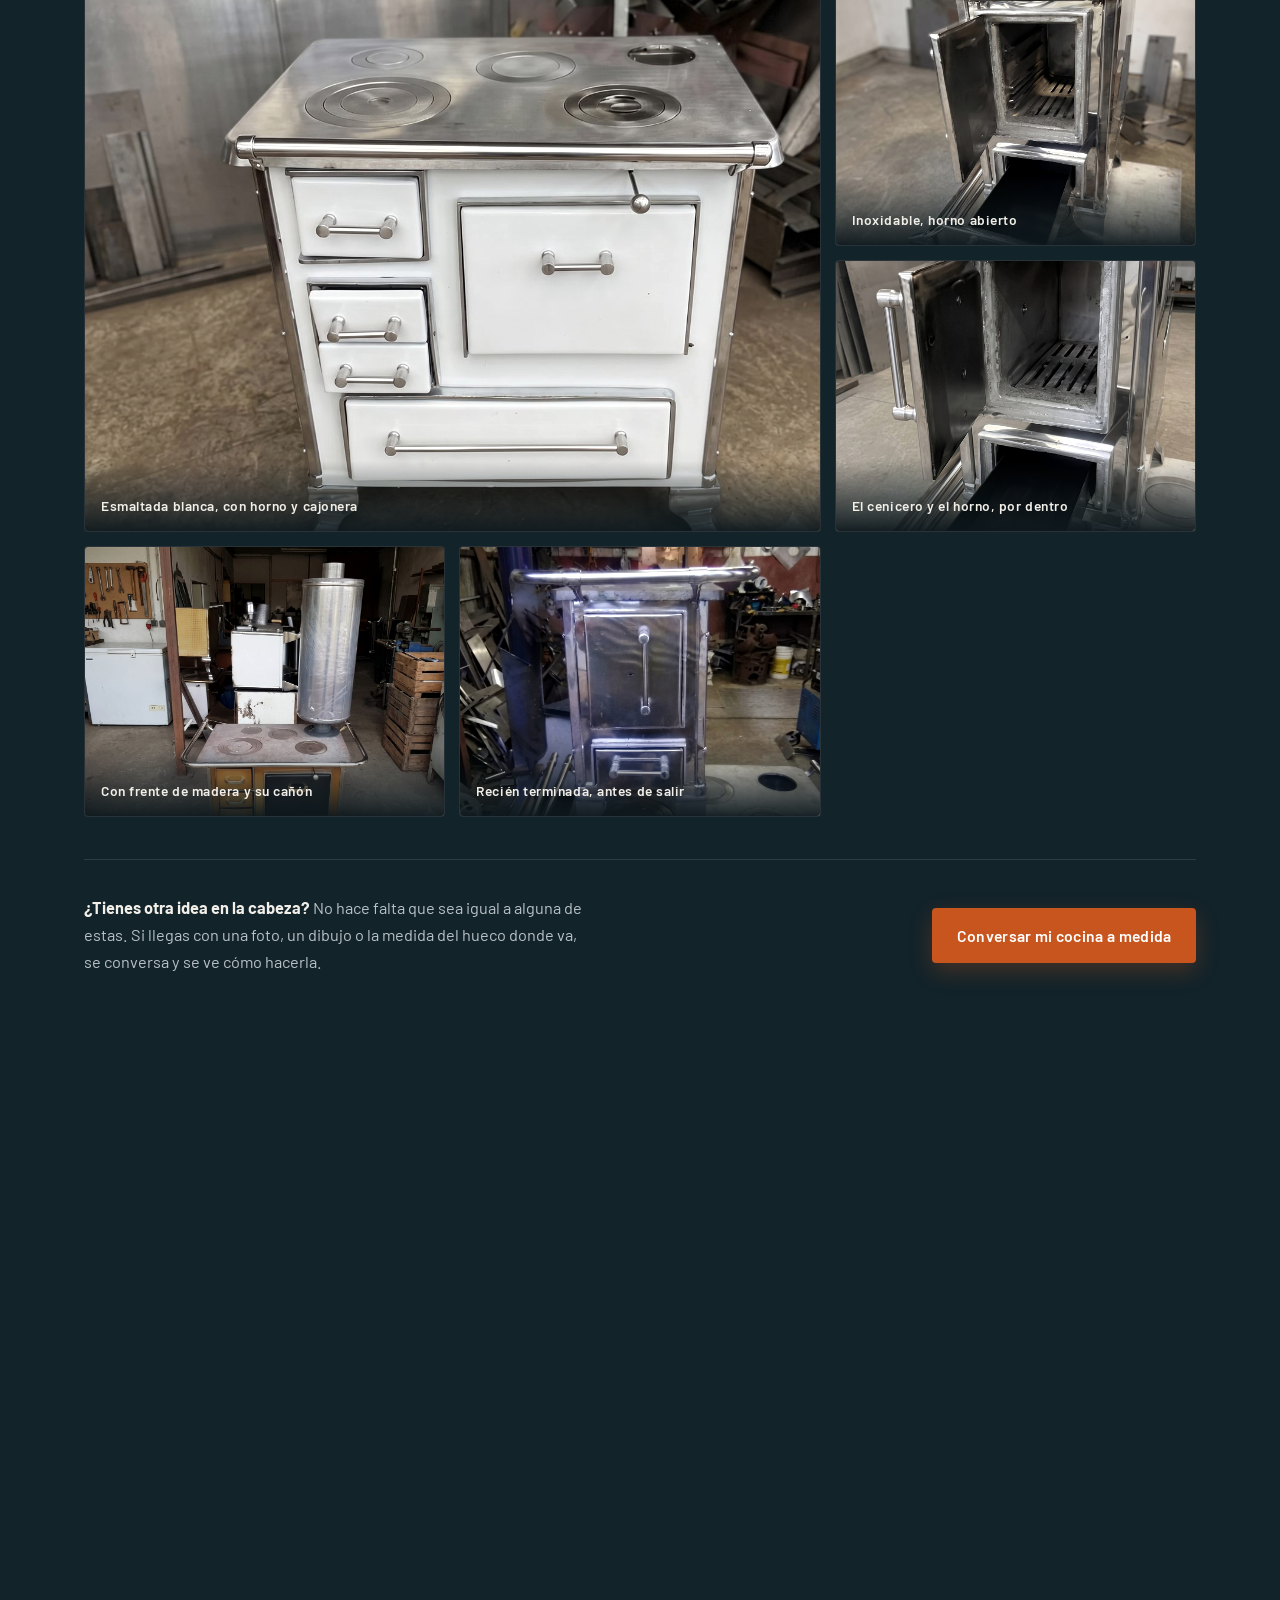
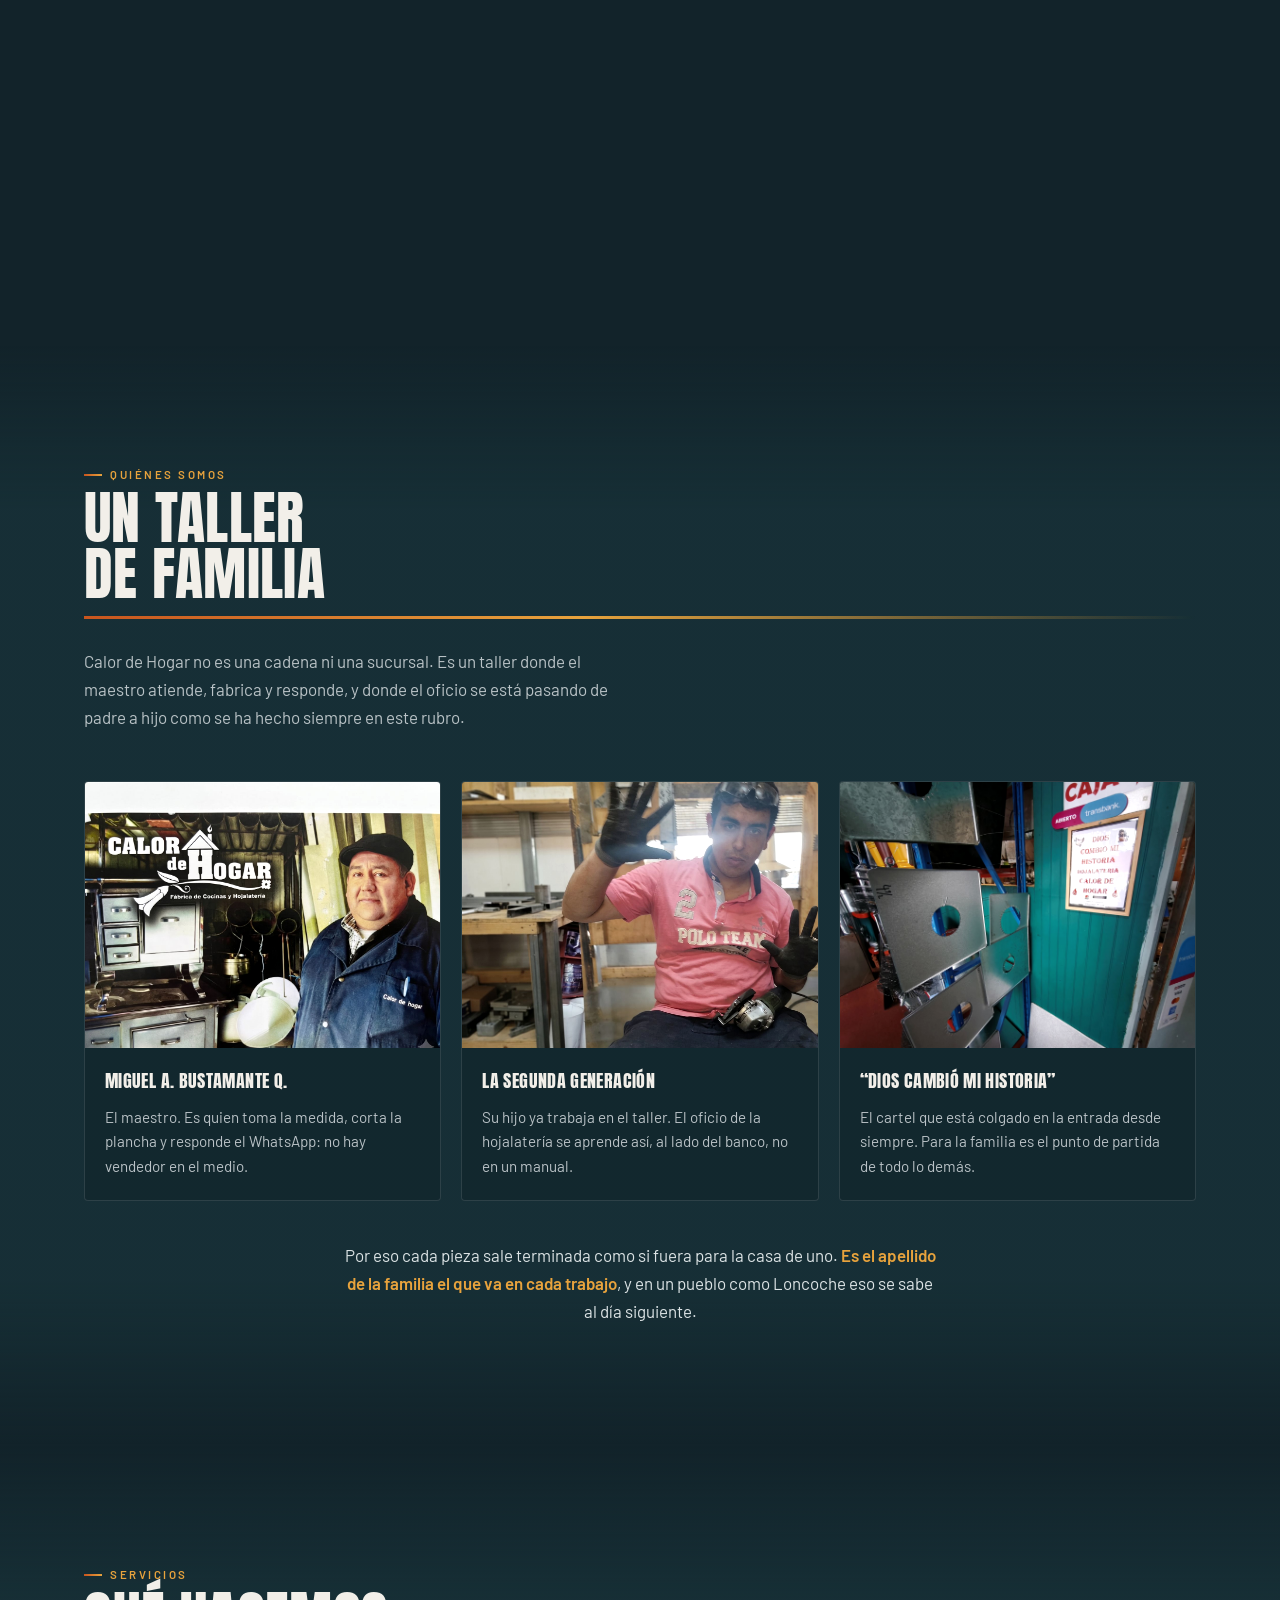
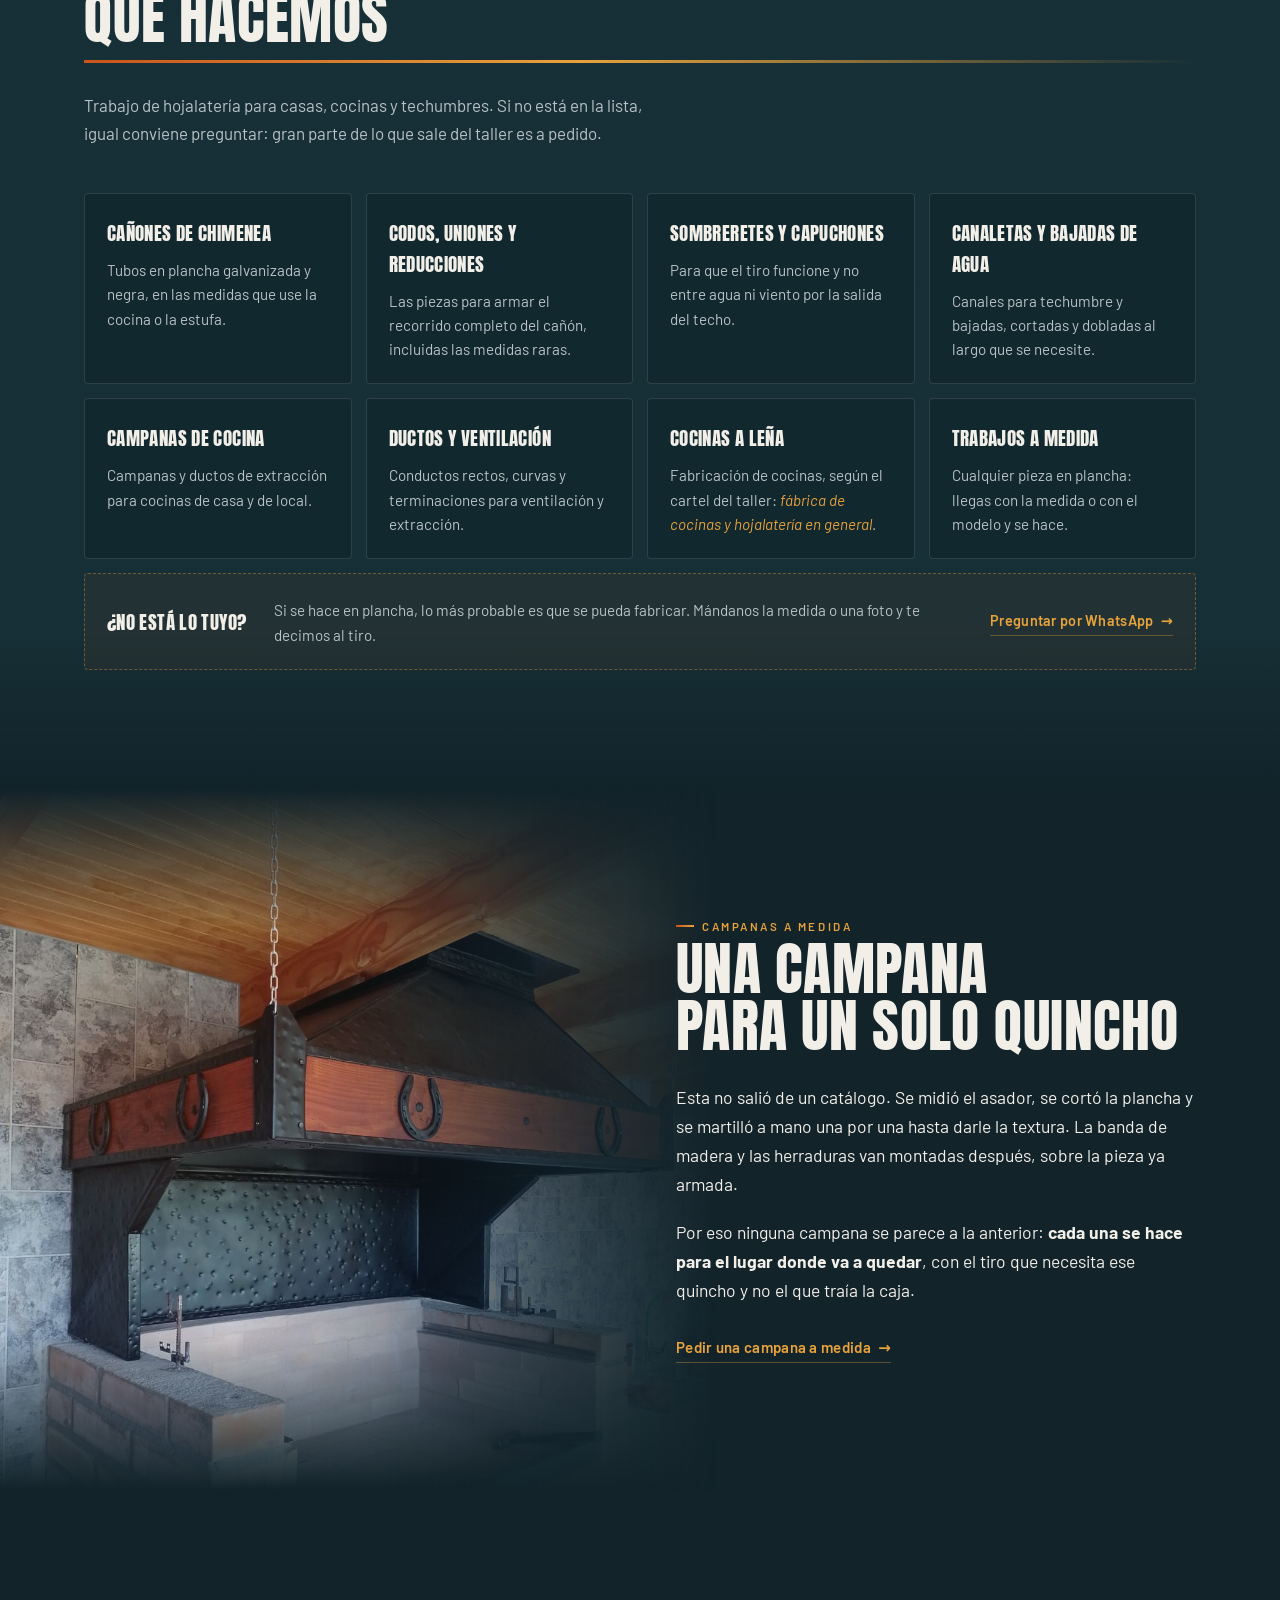
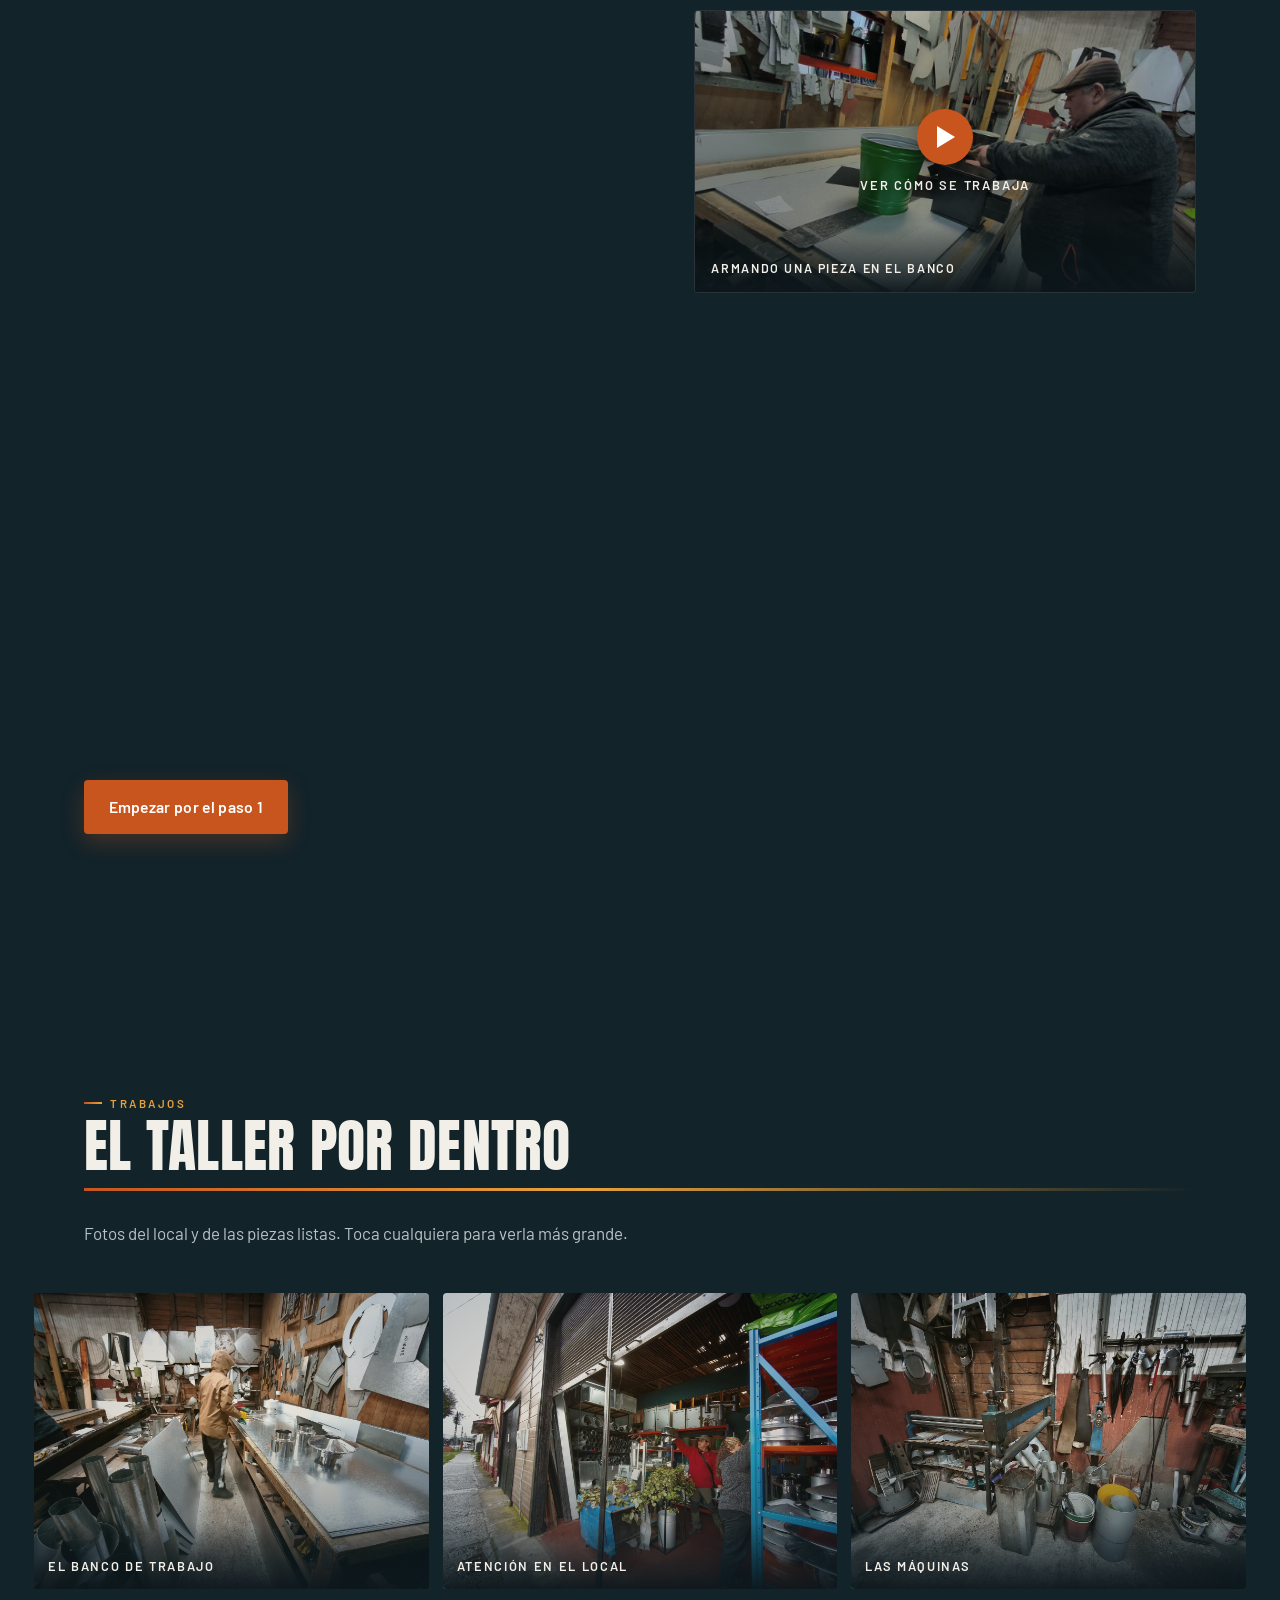
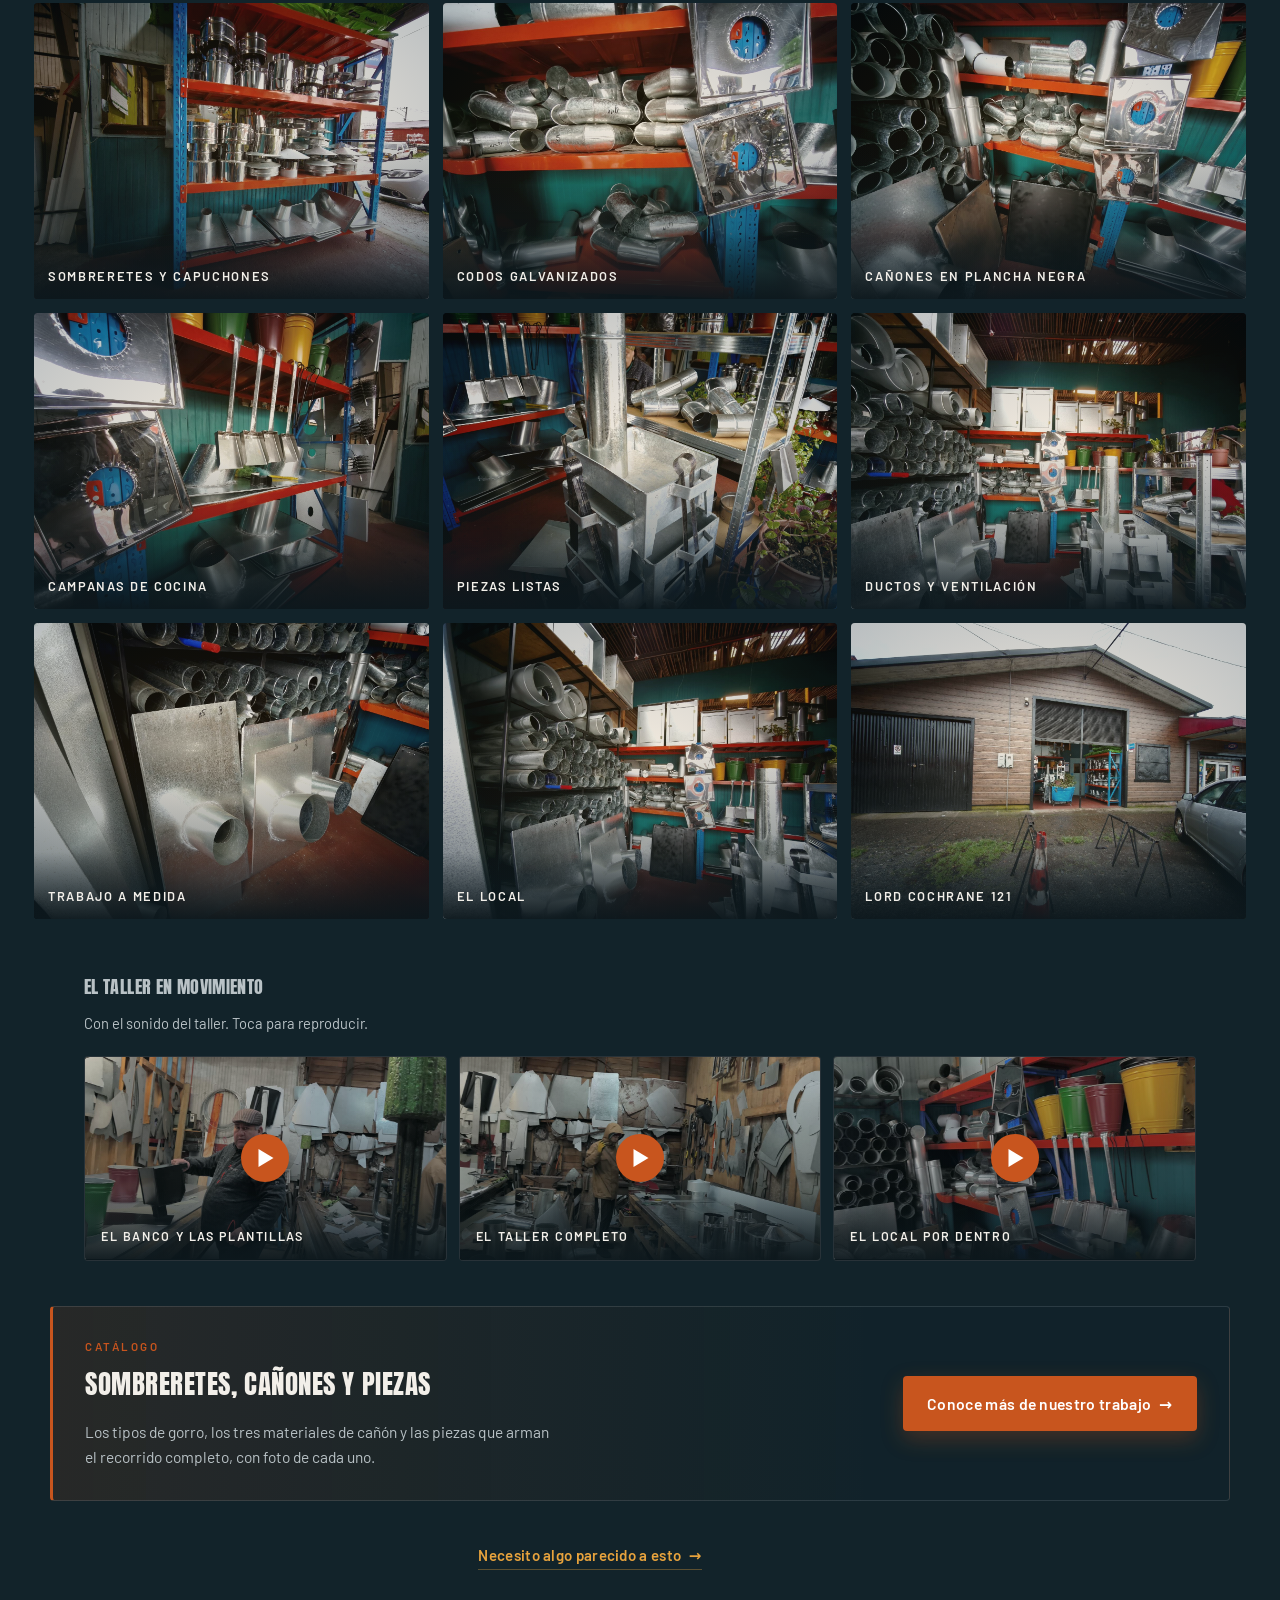
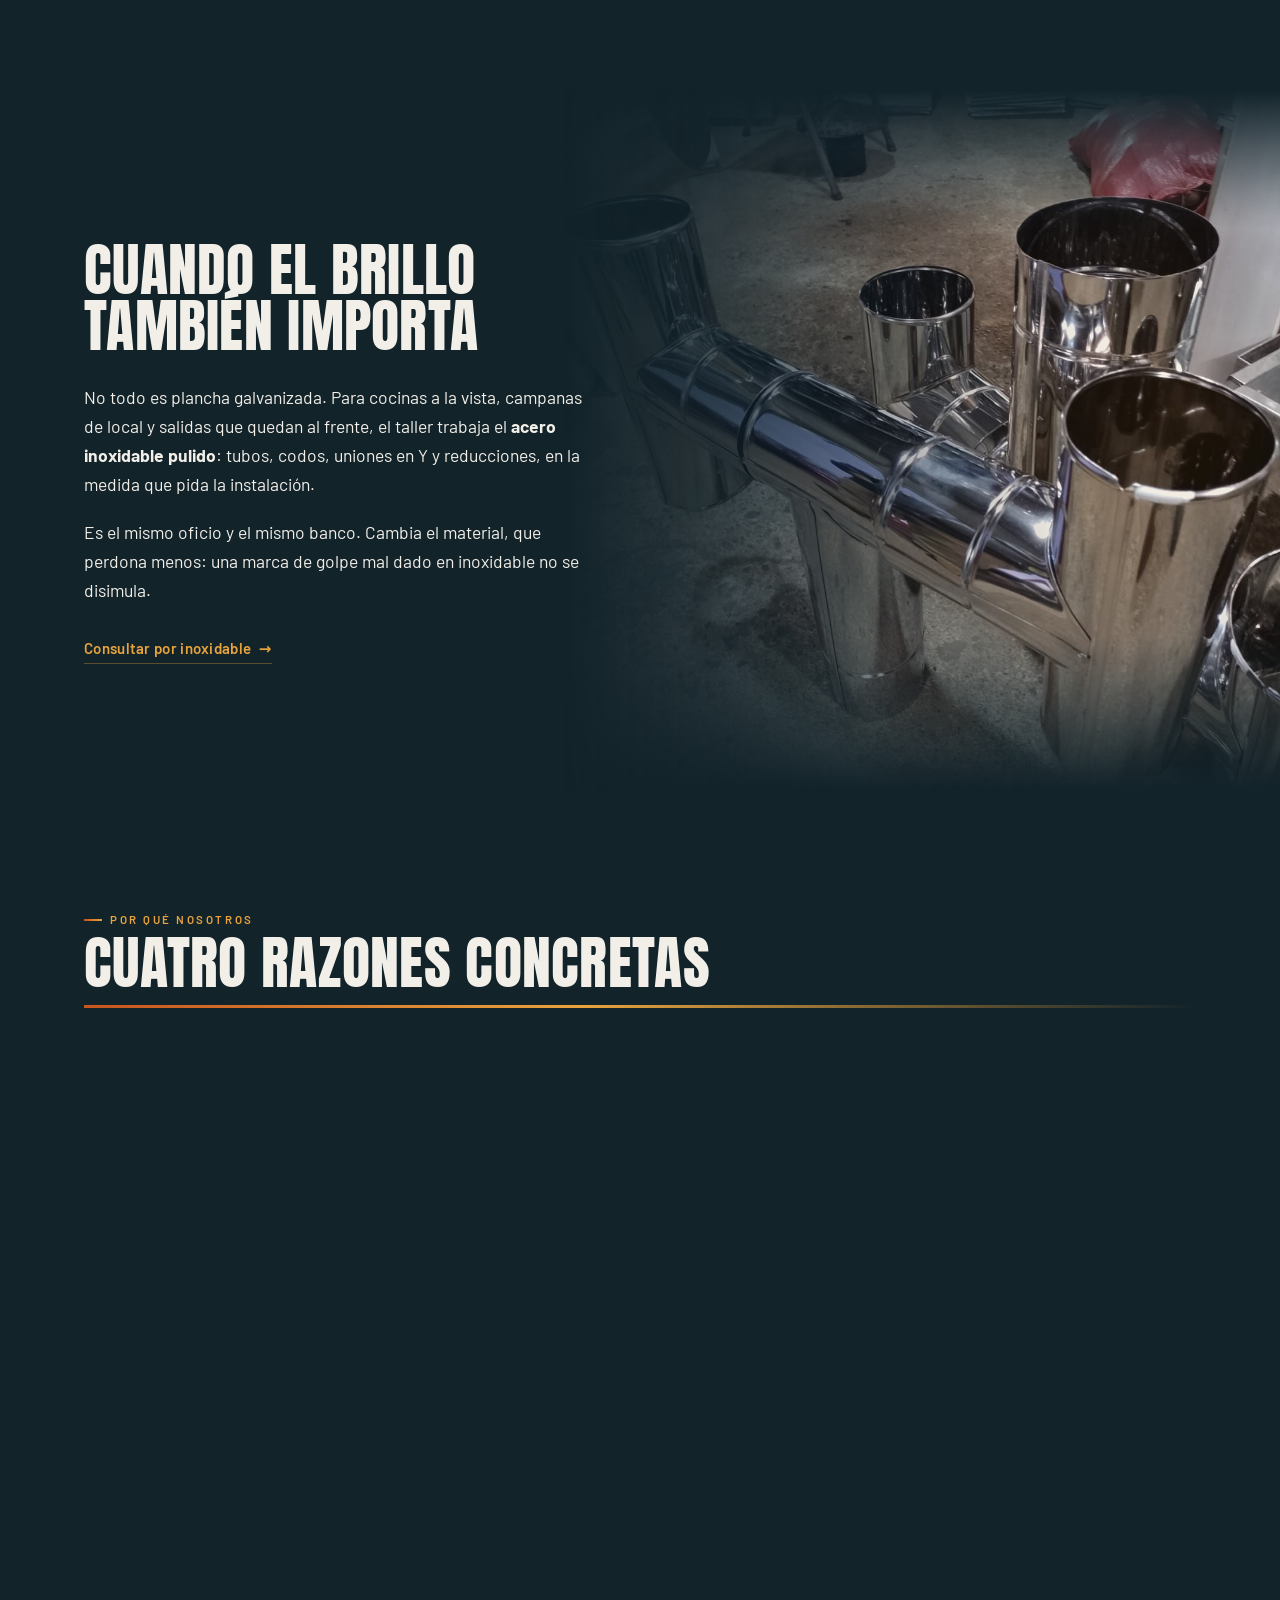
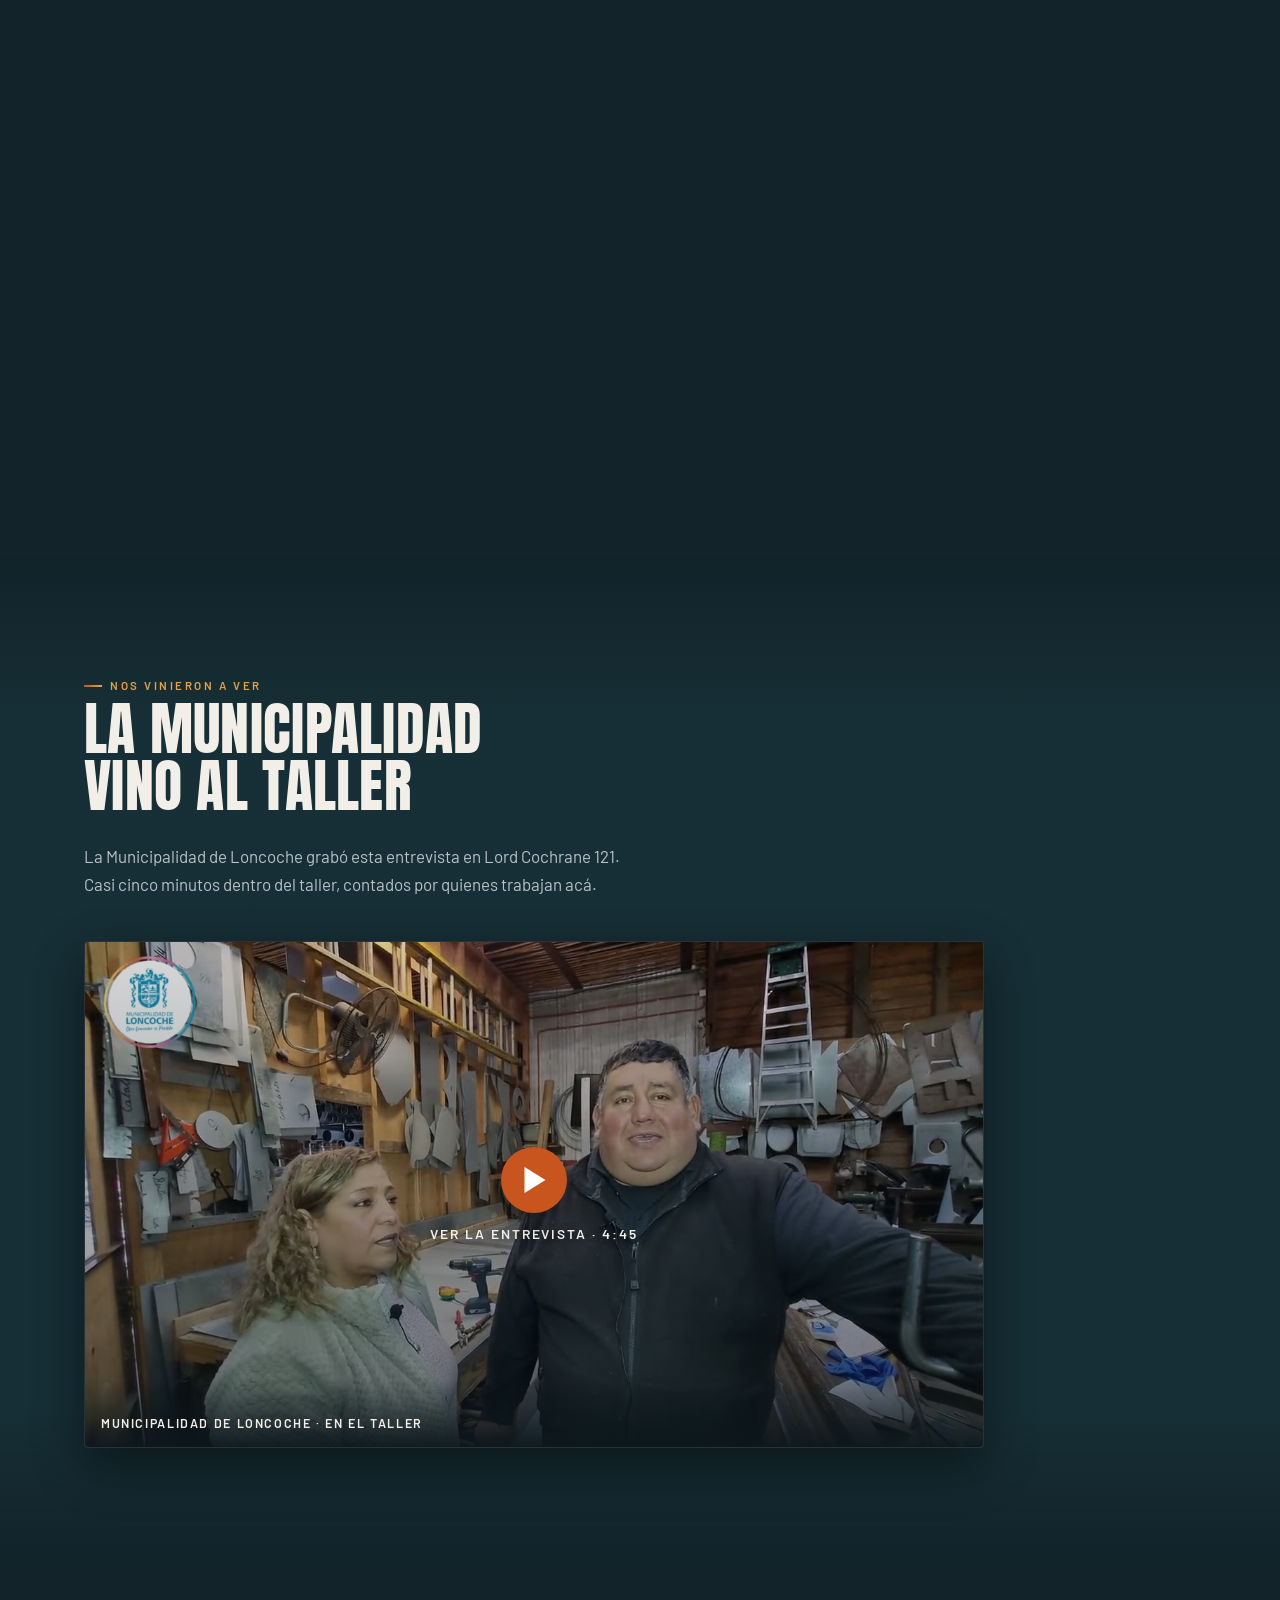
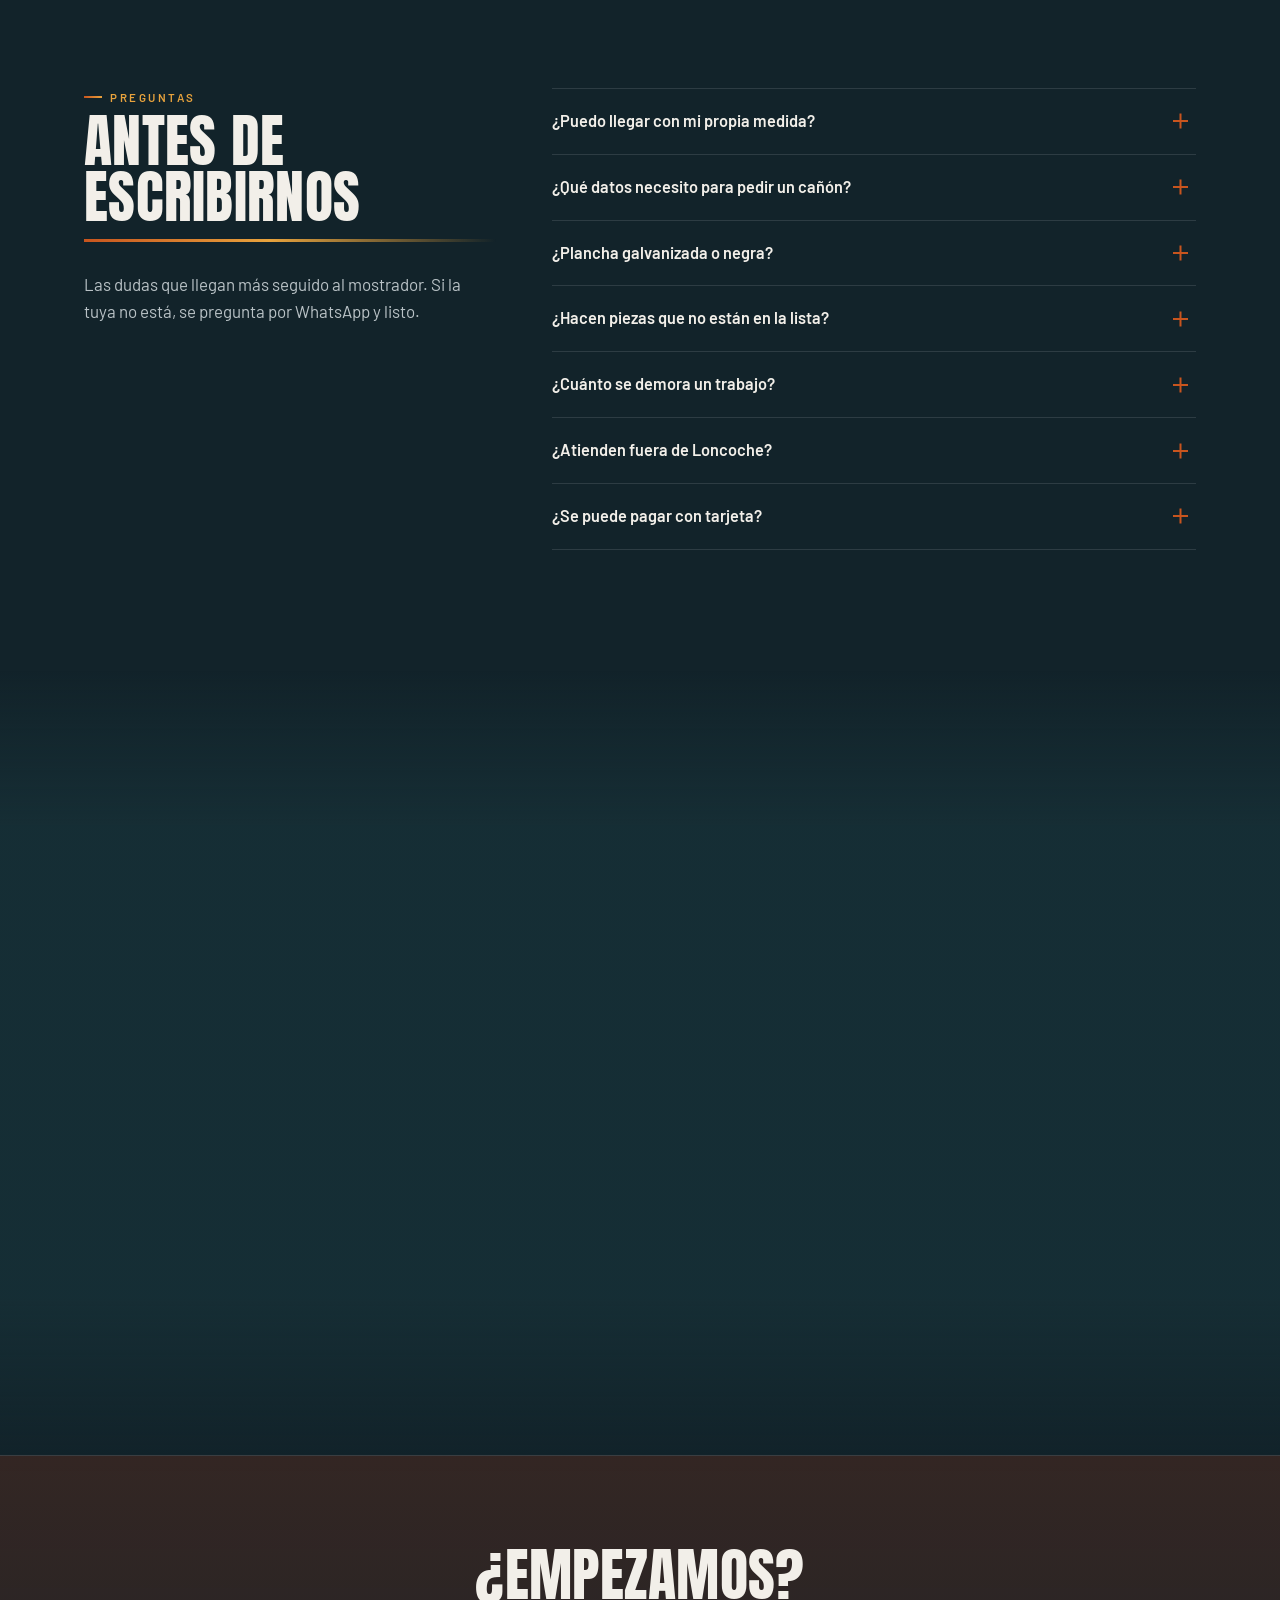
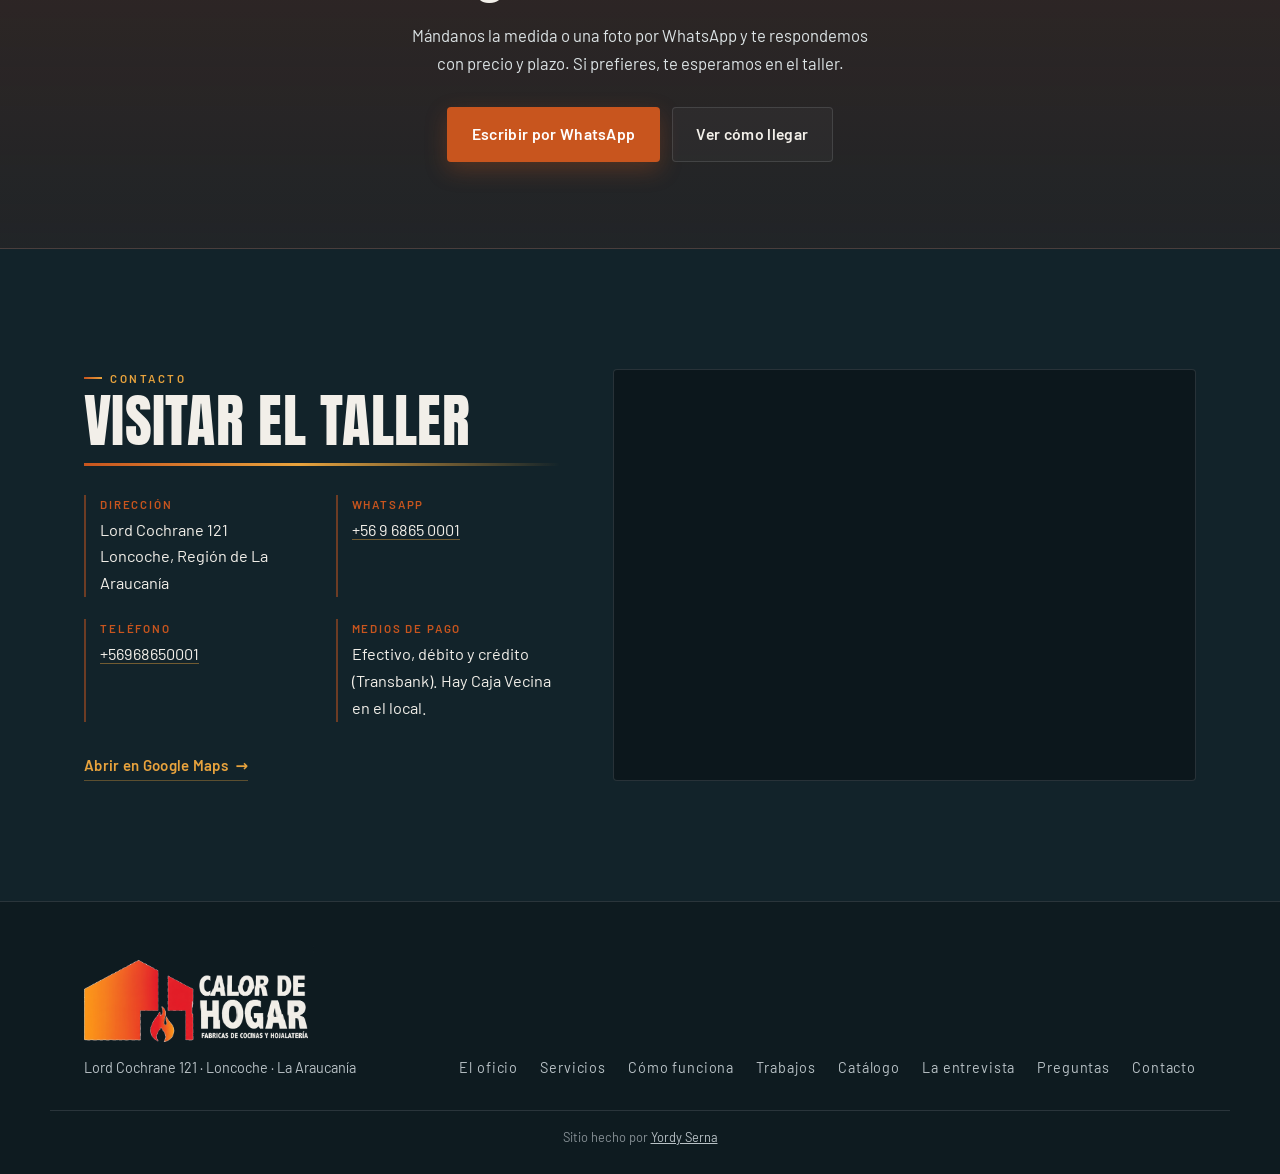
==== commit 63845c2b: "SEO local: telefono en la ficha y preguntas marcadas para Google El telefono lo ponia js/datos.js al" ====
--- a/index.html
+++ b/index.html
@@ -61,15 +61,73 @@
     "addressRegion": "Región de La Araucanía",
     "addressCountry": "CL"
   },
-  "areaServed": "Loncoche y alrededores",
+  "telephone": "+56968650001",
+  "areaServed": [
+    { "@type": "City", "name": "Loncoche" },
+    { "@type": "City", "name": "Gorbea" },
+    { "@type": "City", "name": "Pitrufquén" },
+    { "@type": "City", "name": "Villarrica" },
+    { "@type": "City", "name": "Lanco" }
+  ],
   "paymentAccepted": "Efectivo, tarjeta de débito, tarjeta de crédito",
   "currenciesAccepted": "CLP",
   "founder": { "@type": "Person", "name": "Miguel A. Bustamante Q." },
+  "makesOffer": [
+    { "@type": "Offer", "itemOffered": { "@type": "Product", "name": "Cocinas a leña fabricadas a medida" } },
+    { "@type": "Offer", "itemOffered": { "@type": "Product", "name": "Cañones de chimenea galvanizados y esmaltados" } },
+    { "@type": "Offer", "itemOffered": { "@type": "Product", "name": "Sombreretes y capuchones" } },
+    { "@type": "Offer", "itemOffered": { "@type": "Product", "name": "Canaletas y bajadas de agua" } },
+    { "@type": "Offer", "itemOffered": { "@type": "Product", "name": "Campanas de cocina y quincho" } }
+  ],
   "image": [
     "https://calordehogarloncoche.cl/images/local-fachada.jpg",
     "https://calordehogarloncoche.cl/images/taller-banco-trabajo.jpg"
   ],
   "url": "https://calordehogarloncoche.cl/"
+}
+</script>
+
+<!-- Las preguntas frecuentes, en el formato que Google entiende. Con esto
+     puede mostrarlas desplegadas debajo del resultado de búsqueda, lo que
+     ocupa más espacio en la pantalla y responde antes de que hagan clic.
+     El texto es el mismo que está escrito abajo en la sección #faq: si se
+     edita allá, hay que editarlo acá también. -->
+<script type="application/ld+json" id="ficha-preguntas">
+{
+  "@context": "https://schema.org",
+  "@type": "FAQPage",
+  "mainEntity": [
+    {
+      "@type": "Question",
+      "name": "¿Puedo llegar con mi propia medida?",
+      "acceptedAnswer": { "@type": "Answer", "text": "Sí, es lo habitual. Puedes traer la medida anotada, la pieza vieja o una foto con algo al lado que sirva de referencia. Con eso se fabrica igual." }
+    },
+    {
+      "@type": "Question",
+      "name": "¿Qué datos necesito para pedir un cañón?",
+      "acceptedAnswer": { "@type": "Answer", "text": "Principalmente dos: el diámetro que usa la cocina o la estufa, y cuántos metros de recorrido necesitas. Si además sabes cuántos codos lleva, mejor todavía." }
+    },
+    {
+      "@type": "Question",
+      "name": "¿Hacen cocinas a leña desde cero?",
+      "acceptedAnswer": { "@type": "Answer", "text": "Sí, y somos los únicos en Loncoche que las fabricamos completas en el taller: horno, placa, cajones, puertas y tiradores salen de acá. Si tienes otra idea en mente, se conversa y se ve cómo hacerla." }
+    },
+    {
+      "@type": "Question",
+      "name": "¿Hacen piezas que no están en la lista?",
+      "acceptedAnswer": { "@type": "Answer", "text": "Sí. El cartel del taller dice fábrica de cocinas y hojalatería en general, y esa es la idea: si es una pieza en plancha, se estudia. Llegas con el modelo o con la medida y se conversa." }
+    },
+    {
+      "@type": "Question",
+      "name": "¿Atienden fuera de Loncoche?",
+      "acceptedAnswer": { "@type": "Answer", "text": "El taller está en Lord Cochrane 121 y ahí se retira. Si escribes desde otra comuna, cuéntanos desde dónde y vemos cómo hacerlo llegar." }
+    },
+    {
+      "@type": "Question",
+      "name": "¿Se puede pagar con tarjeta?",
+      "acceptedAnswer": { "@type": "Answer", "text": "Sí: débito y crédito por Transbank. También hay Caja Vecina en el mismo local." }
+    }
+  ]
 }
 </script>
 </head>
